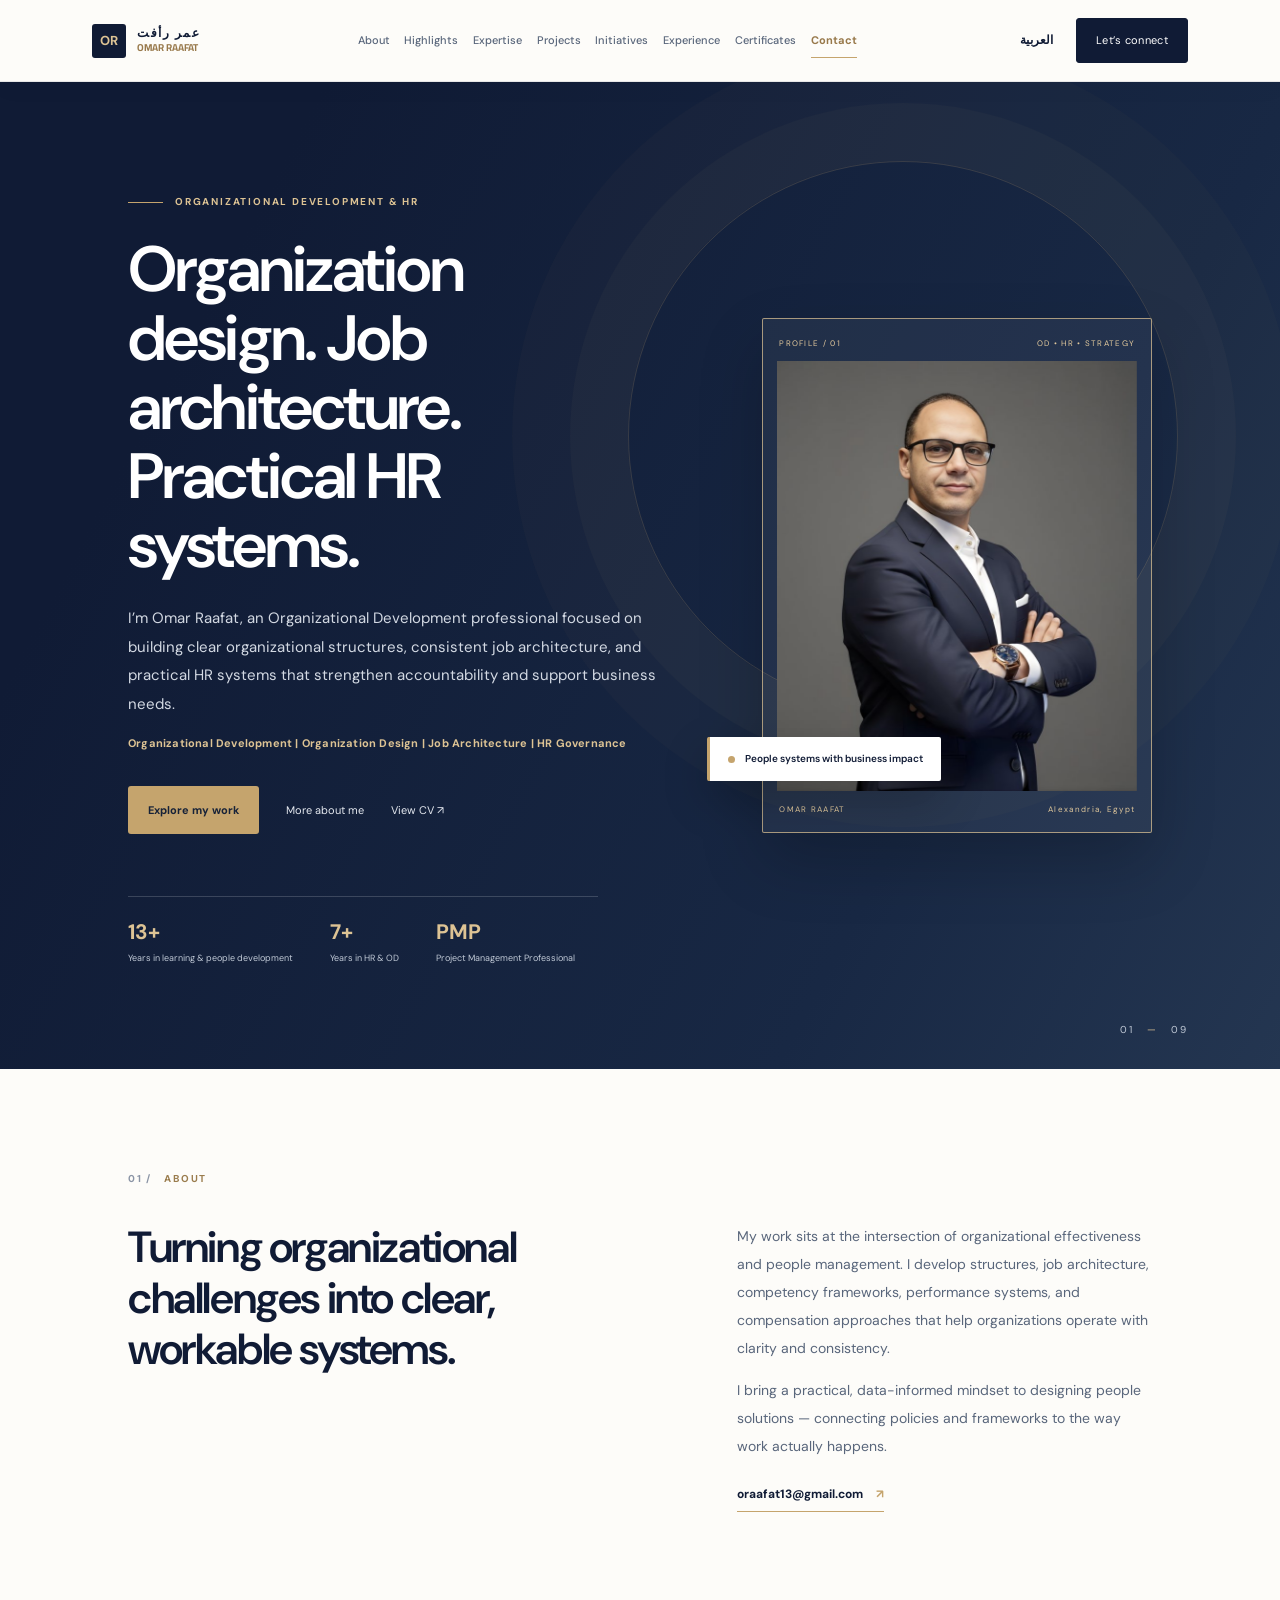
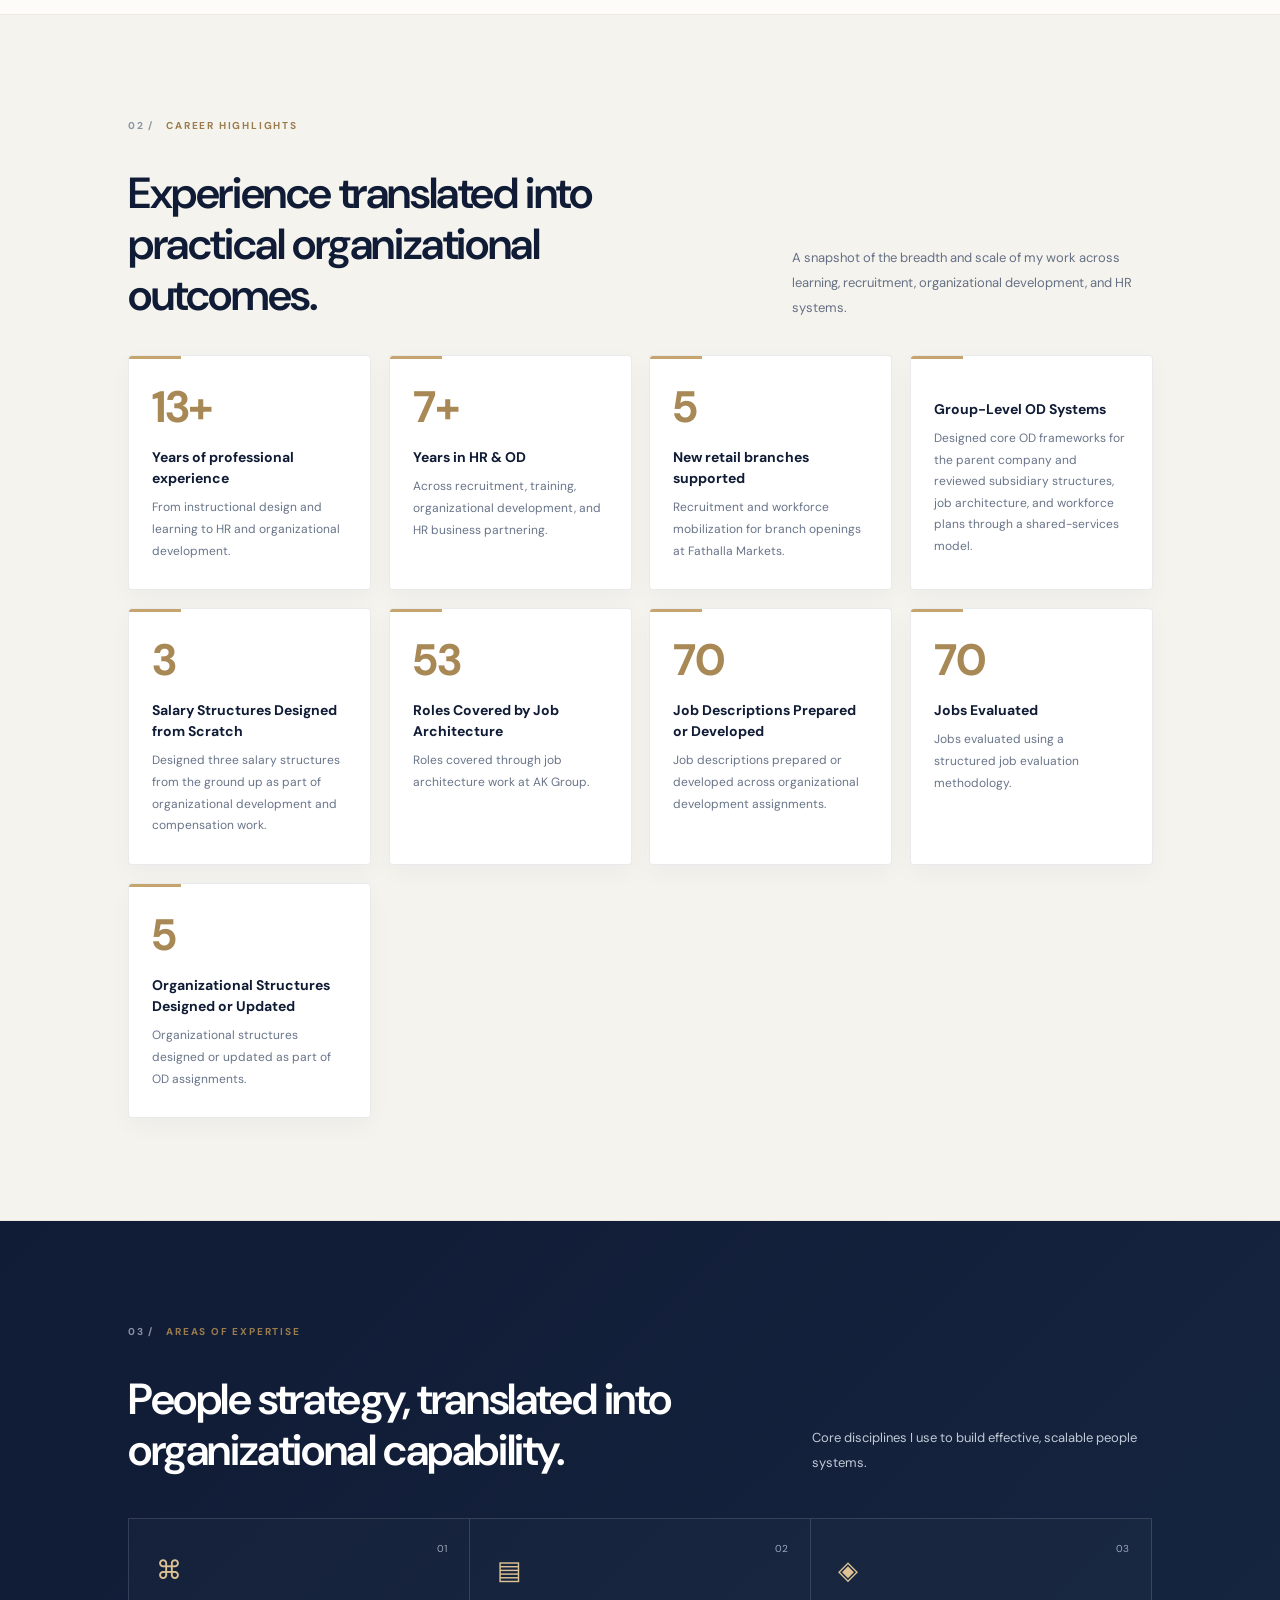
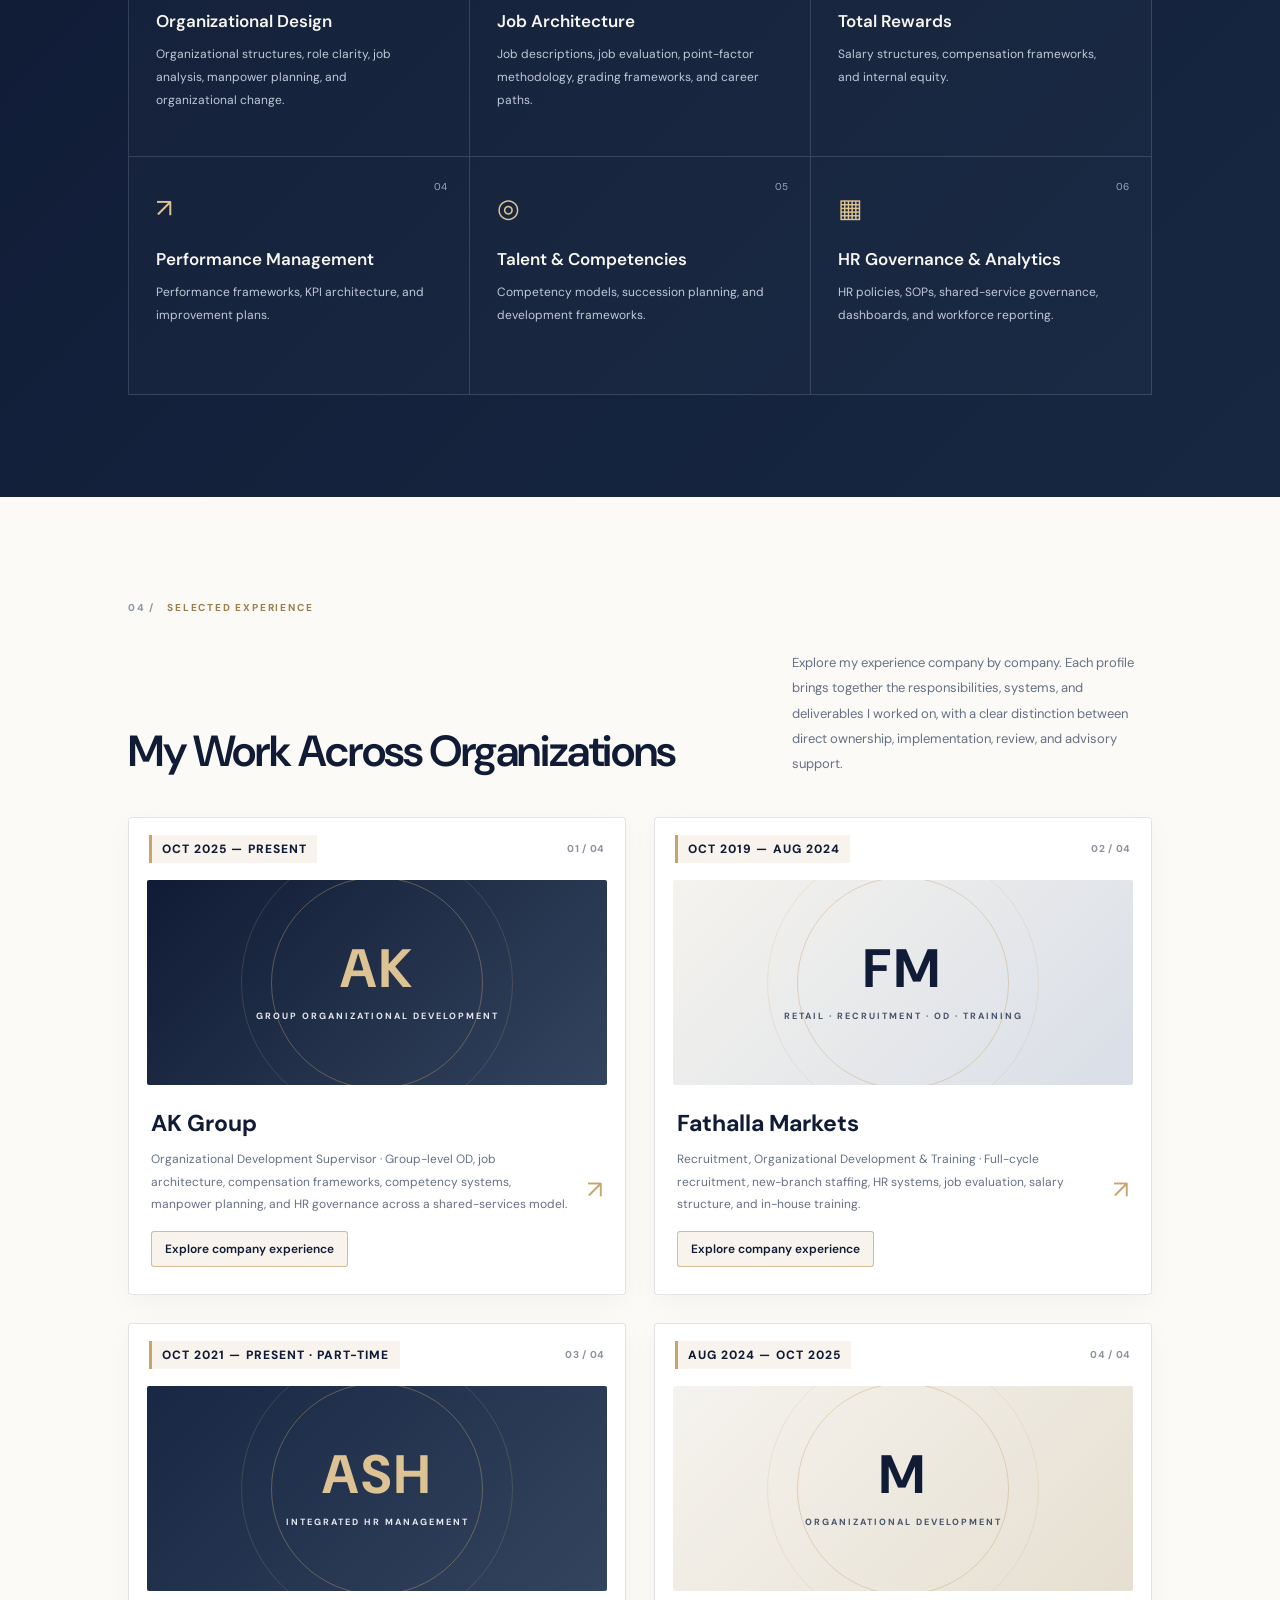
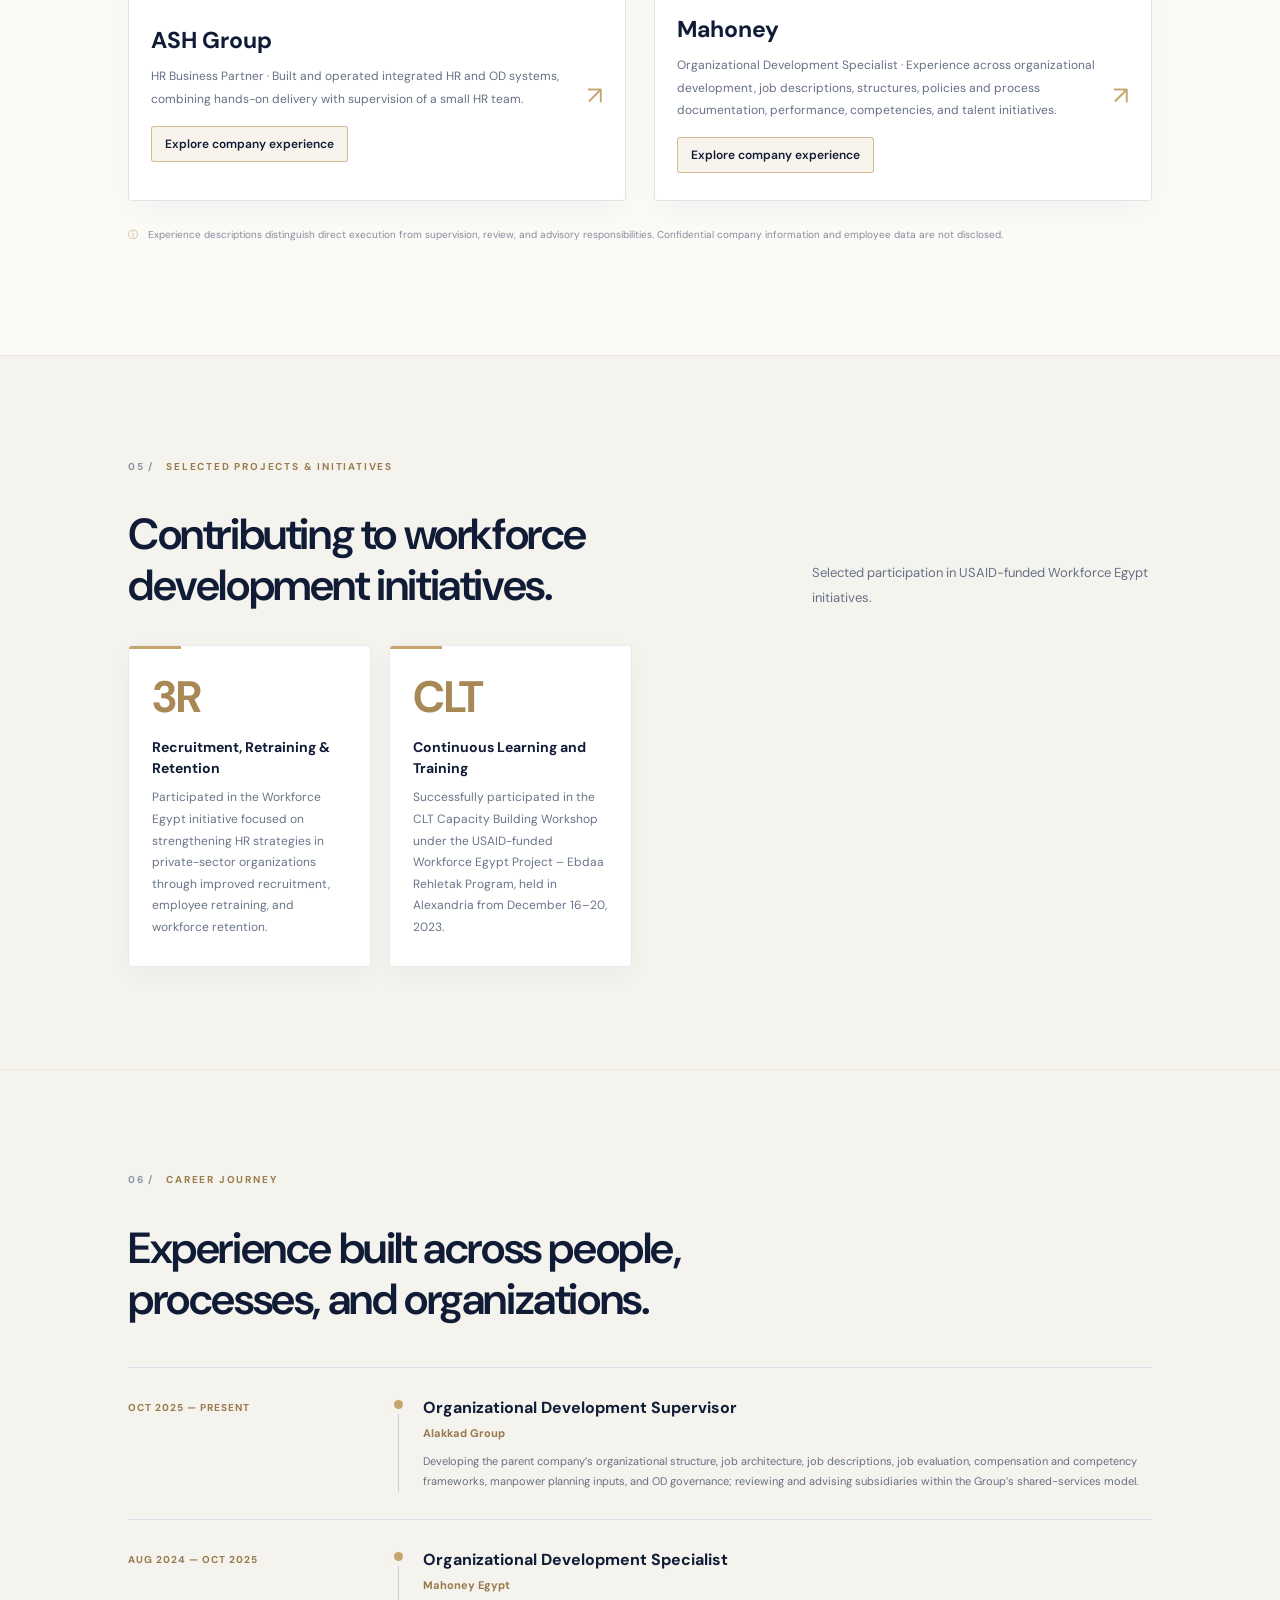
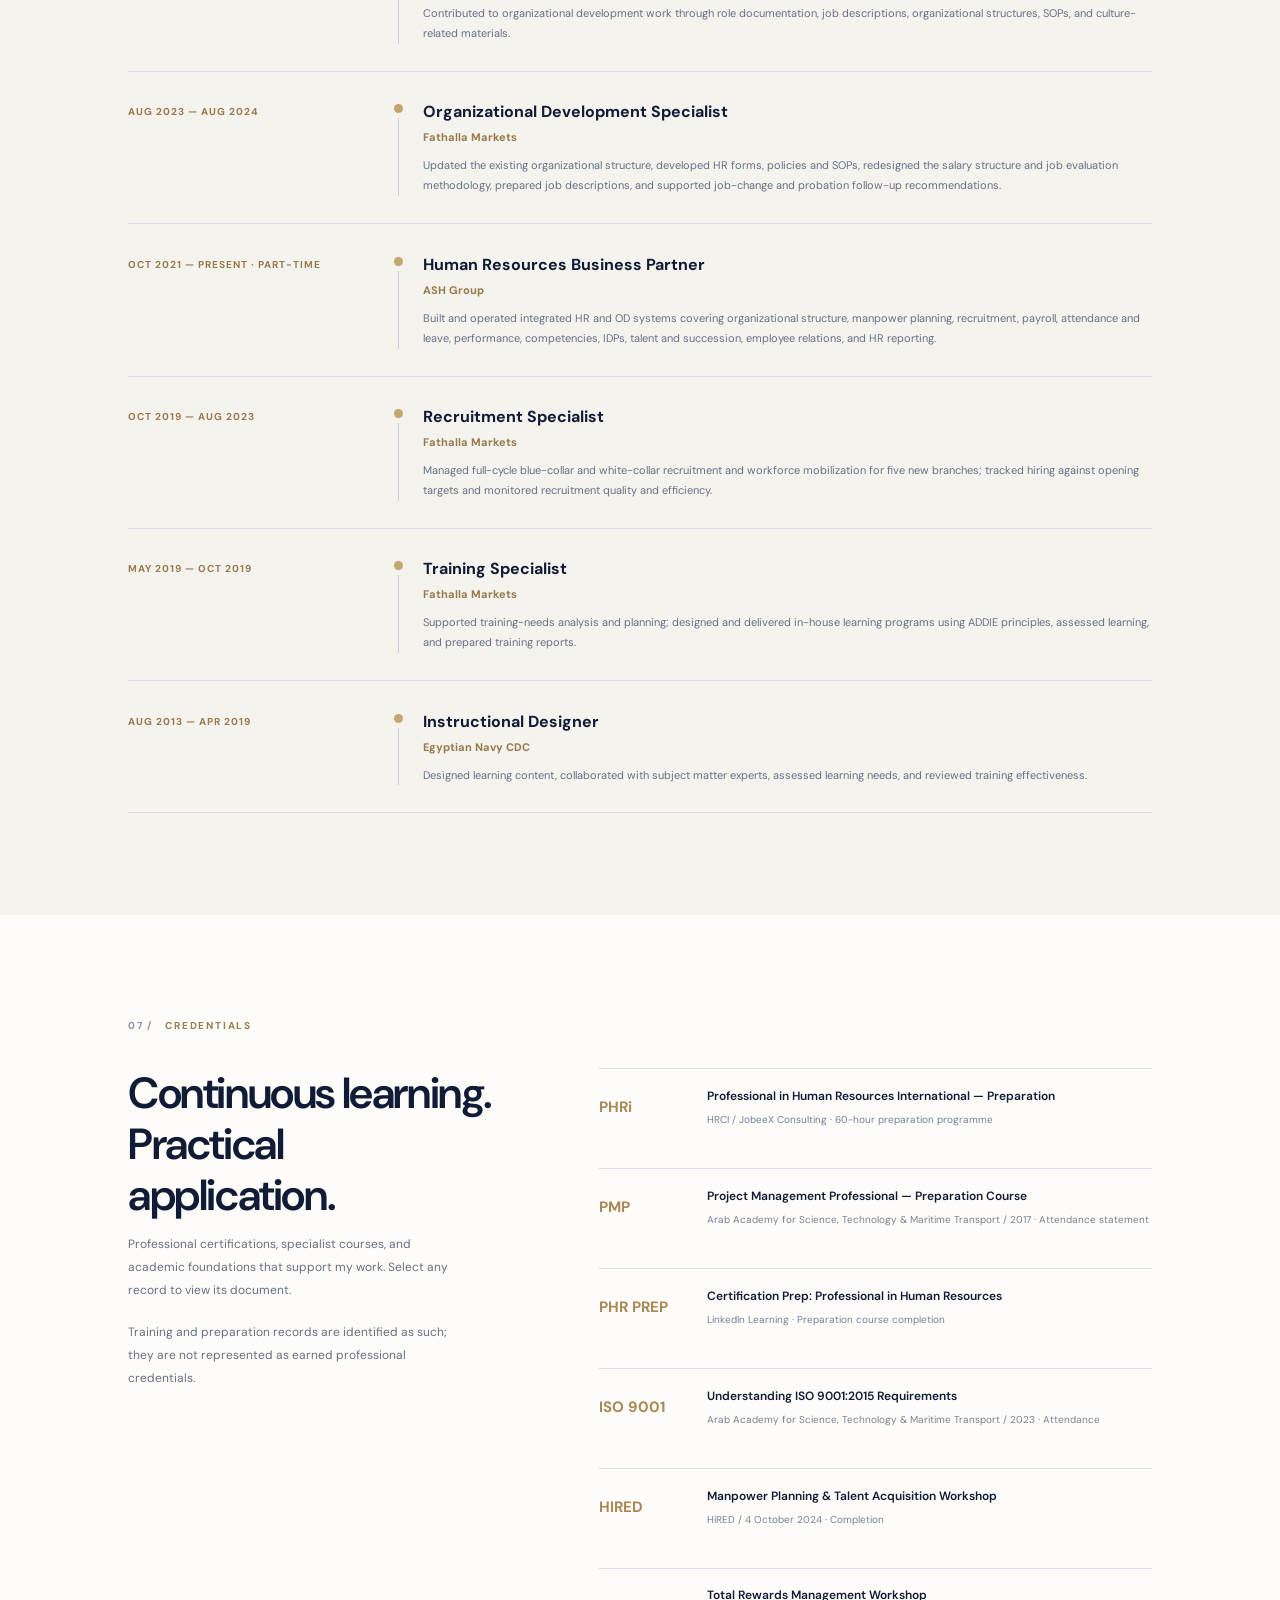
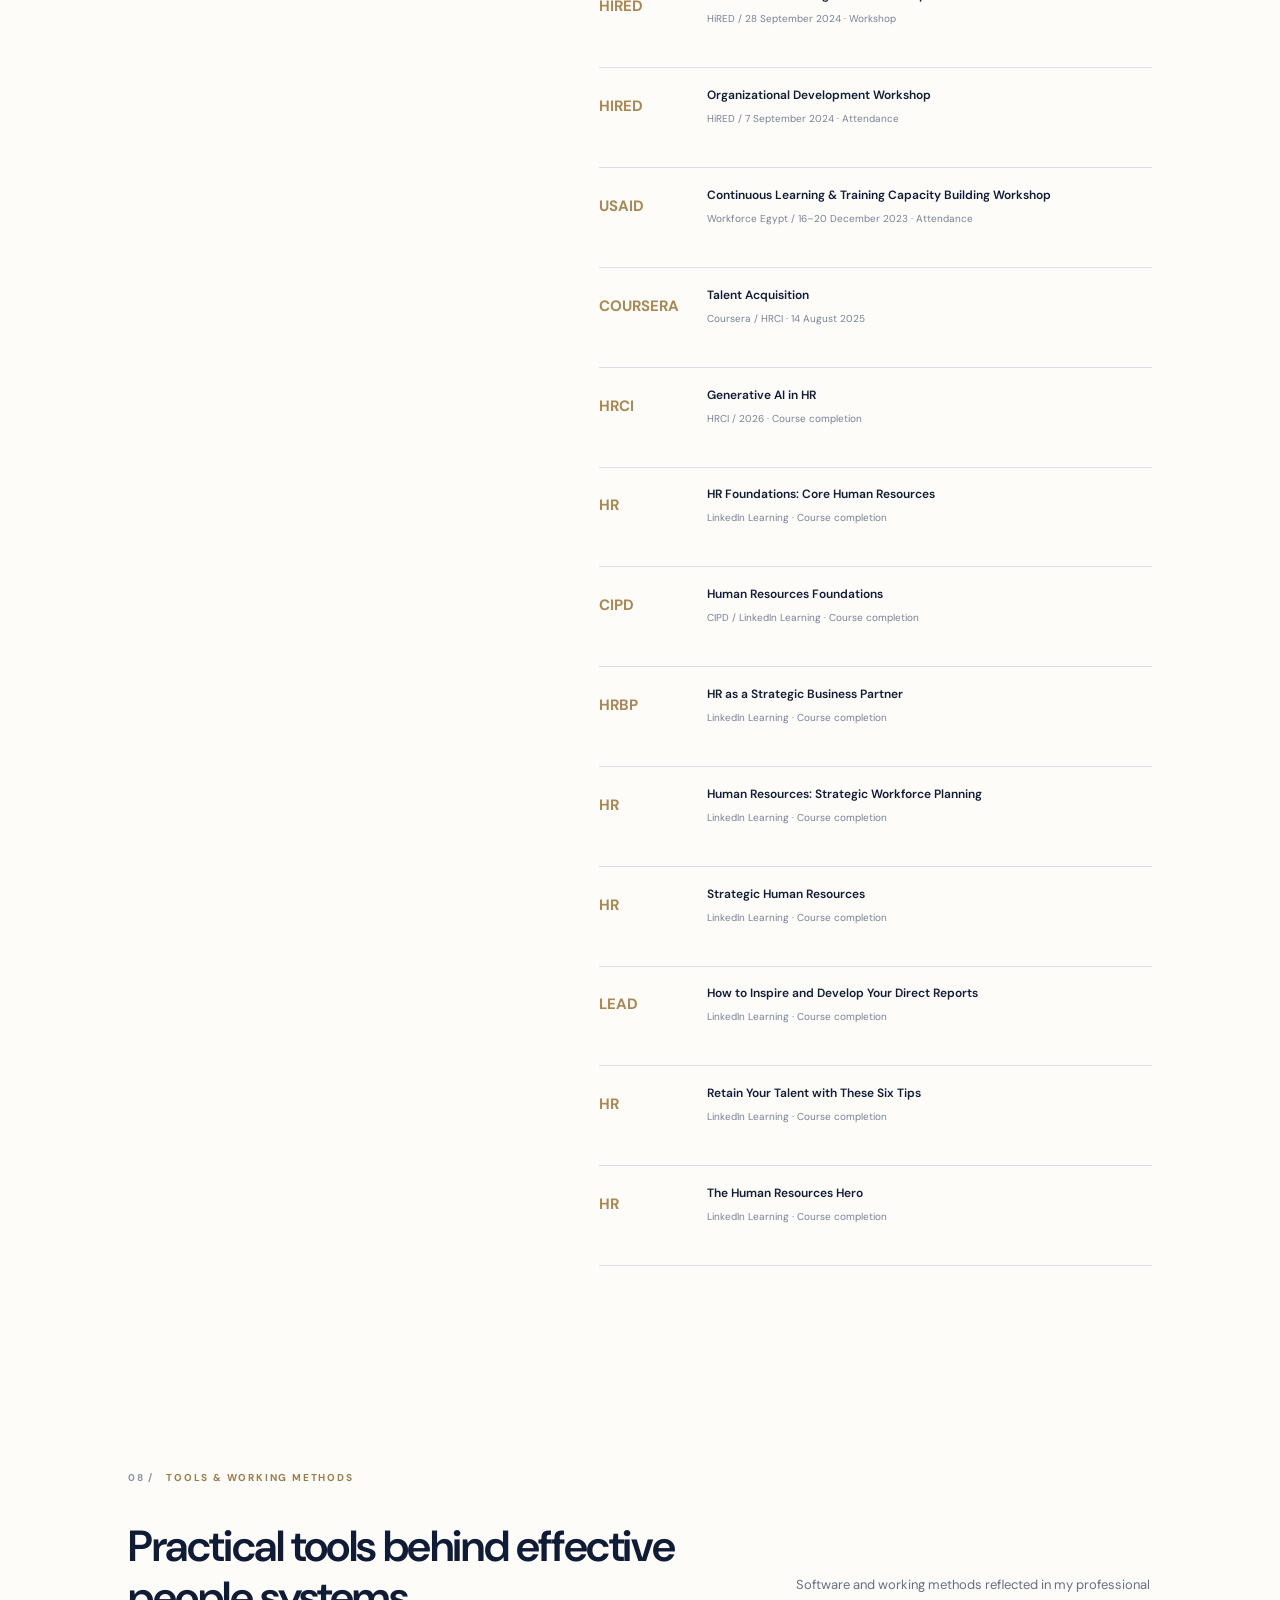
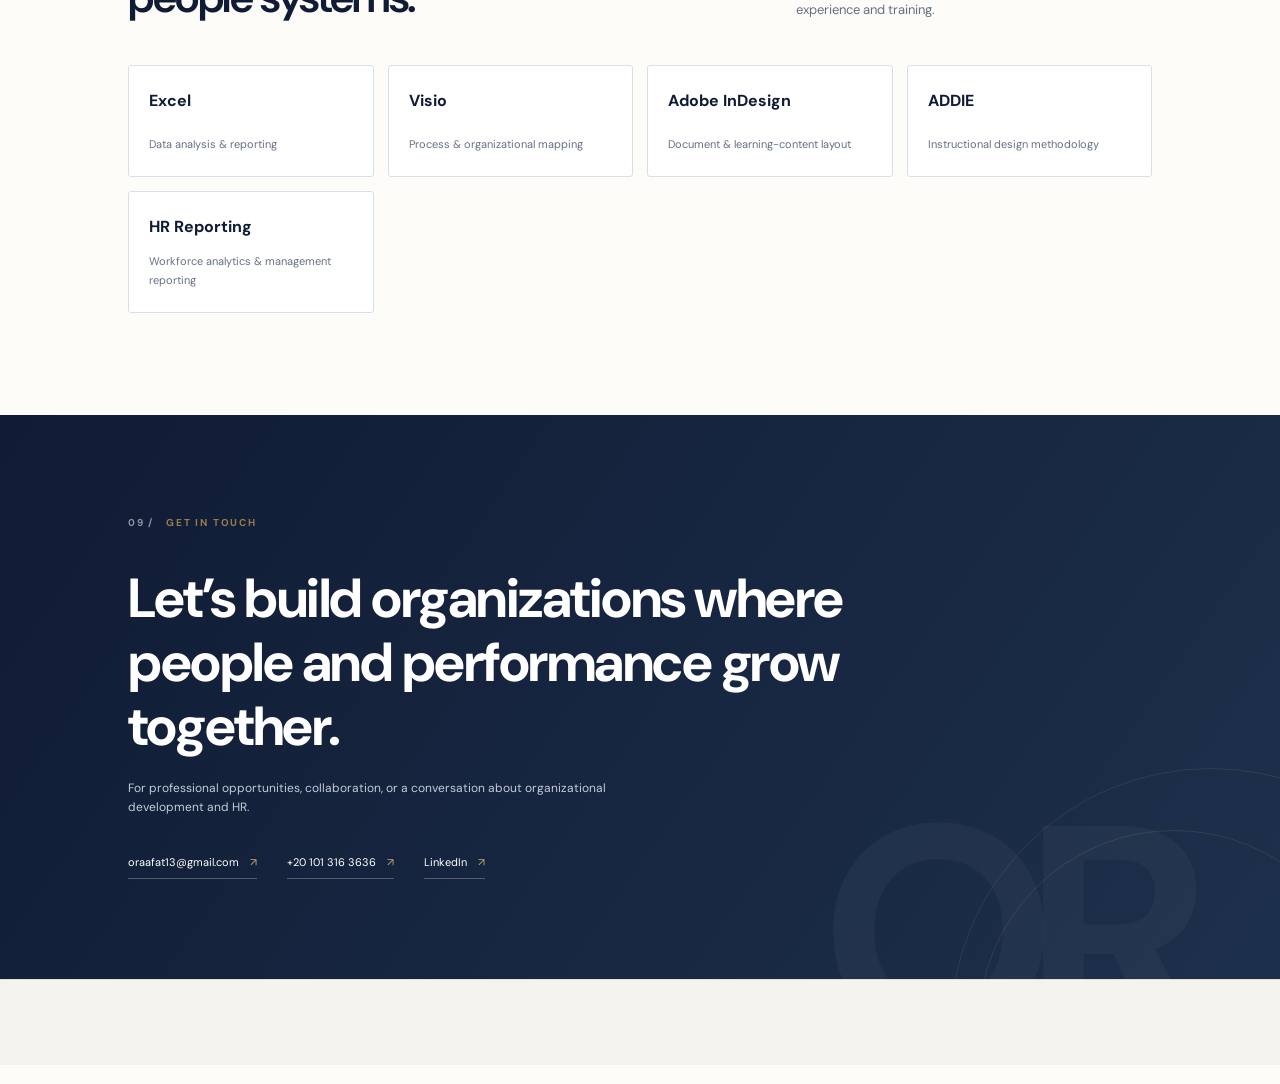
==== index.html @ c3005a19 "Remove GitHub link from contact section" ====
<!DOCTYPE html>
<html lang="en">
<head>
  <meta charset="UTF-8">
  <meta name="viewport" content="width=device-width, initial-scale=1.0">
  <meta name="description" content="Omar Raafat — Organizational Development Supervisor specializing in organization design, job architecture, compensation, workforce planning, and HR governance.">
  <meta name="theme-color" content="#101b35">
  <meta property="og:type" content="website">
  <meta property="og:title" content="Omar Raafat | Organizational Development & HR">
  <meta property="og:description" content="Organizational Development, organization design, job architecture, and practical HR systems.">
  <meta property="og:url" content="https://omar-raafat13.github.io/">
  <meta property="og:image" content="https://omar-raafat13.github.io/omar-raafat.jpg">
  <meta name="twitter:card" content="summary_large_image">
  <title>عمر رأفت | Omar Raafat — OD & HR Portfolio</title>
  <script type="application/ld+json">
  {
    "@context": "https://schema.org",
    "@type": "Person",
    "name": "Omar Raafat",
    "jobTitle": "Organizational Development Supervisor",
    "url": "https://omar-raafat13.github.io/",
    "email": "mailto:oraafat13@gmail.com",
    "sameAs": [
      "https://www.linkedin.com/in/omar-raafat-41839686/",
      "https://github.com/oraafat13-sketch"
    ],
    "address": {
      "@type": "PostalAddress",
      "addressLocality": "Alexandria",
      "addressCountry": "EG"
    }
  }
  </script>
  <link rel="preconnect" href="https://fonts.googleapis.com">
  <link rel="preconnect" href="https://fonts.gstatic.com" crossorigin>
  <link href="https://fonts.googleapis.com/css2?family=DM+Sans:wght@400;500;600;700&family=Cairo:wght@400;500;600;700;800&display=swap" rel="stylesheet">
  <link rel="stylesheet" href="styles.css?v=portfolio-v21">
</head>
<body>
  <header class="site-header">
    <a class="brand" href="#home" aria-label="عمر رأفت | Omar Raafat home"><span>OR</span><b>عمر رأفت <small>OMAR RAAFAT</small></b></a>
    <nav class="desktop-nav" aria-label="Main navigation">
      <a href="#about" data-en="About" data-ar="نبذة عني">About</a>
      <a href="#highlights" data-en="Highlights" data-ar="أبرز الإنجازات">Highlights</a>
      <a href="#expertise" data-en="Expertise" data-ar="مجالات الخبرة">Expertise</a>
      <a href="#projects" data-en="Projects" data-ar="المشروعات">Projects</a><a href="#initiatives" data-en="Initiatives" data-ar="المبادرات">Initiatives</a>
      <a href="#experience" data-en="Experience" data-ar="الخبرات">Experience</a>
      <a href="#credentials" data-en="Certificates" data-ar="الشهادات">Certificates</a>
      <a href="#contact" data-en="Contact" data-ar="تواصل">Contact</a>
    </nav>
    <details class="mobile-nav"><summary aria-label="Open navigation"><span></span><span></span><span></span></summary><nav aria-label="Mobile navigation">
      <a href="#about" data-en="About" data-ar="نبذة عني">About</a><a href="#highlights" data-en="Highlights" data-ar="أبرز الإنجازات">Highlights</a><a href="#expertise" data-en="Expertise" data-ar="مجالات الخبرة">Expertise</a><a href="#projects" data-en="Projects" data-ar="المشروعات">Projects</a><a href="#initiatives" data-en="Initiatives" data-ar="المبادرات">Initiatives</a><a href="#experience" data-en="Experience" data-ar="الخبرات">Experience</a><a href="#credentials" data-en="Certificates" data-ar="الشهادات">Certificates</a><a href="#contact" data-en="Contact" data-ar="تواصل">Contact</a>
    </nav></details>
    <div class="header-actions">
      <button class="lang-toggle" id="langToggle" type="button" aria-label="Switch language">العربية</button>
      <a class="header-cta" href="#contact" data-en="Let’s connect" data-ar="لنتواصل">Let’s connect</a>
    </div>
  </header>

  <main>
    <section class="hero" id="home">
      <div class="hero-glow"></div>
      <div class="hero-copy">
        <p class="eyebrow"><span class="eyebrow-line"></span><span data-en="ORGANIZATIONAL DEVELOPMENT & HR" data-ar="التطوير المؤسسي والموارد البشرية">ORGANIZATIONAL DEVELOPMENT & HR</span></p>
        <h1 data-en="Organization design. Job architecture. Practical HR systems." data-ar="تصميم تنظيمي أوضح، وهندسة وظائف أدق، وأنظمة موارد بشرية عملية.">Building better organizations. Enabling people to perform.</h1>
        <p class="hero-lead" data-en="I’m Omar Raafat, an Organizational Development professional focused on building clear organizational structures, consistent job architecture, and practical HR systems that strengthen accountability and support business needs." data-ar="أنا عمر رأفت، متخصص في التطوير المؤسسي، أركز على بناء هياكل تنظيمية واضحة، وهندسة وظائف متسقة، وأنظمة موارد بشرية عملية تدعم احتياجات العمل وتعزز وضوح المسؤوليات.">I’m Omar Raafat, an Organizational Development professional focused on organizational design, people systems, and practical HR solutions that support business growth.</p><p class="hero-specialties" data-en="Organizational Development | Organization Design | Job Architecture | HR Governance" data-ar="التطوير المؤسسي | التصميم التنظيمي | هندسة الوظائف | حوكمة الموارد البشرية">Organizational Development | Organization Design | Job Architecture | HR Governance</p>
        <div class="hero-actions">
          <a class="button button-gold" href="#projects" data-en="Explore my work" data-ar="استكشف أعمالي">Explore my work <span>↗</span></a>
          <a class="text-link" href="#about" data-en="More about me" data-ar="المزيد عني">More about me <span>→</span></a>
          <a class="text-link cv-link" href="cv.html" target="_blank" rel="noopener" data-en="View CV ↗" data-ar="عرض السيرة الذاتية ↗">View CV ↗</a>
        </div>
        <div class="hero-proof">
          <div><strong>13+</strong><span data-en="Years in learning & people development" data-ar="سنوات في التعلم وتطوير الأفراد">Years in learning & people development</span></div>
          <div><strong>7+</strong><span data-en="Years in HR & OD" data-ar="سنوات في الموارد البشرية والتطوير المؤسسي">Years in HR & OD</span></div>
          <div><strong>PMP</strong><span data-en="Project Management Professional" data-ar="محترف إدارة المشروعات">Project Management Professional</span></div>
        </div>
      </div>
      <div class="hero-visual">
        <div class="portrait-frame">
          <div class="portrait-topline"><span>PROFILE / 01</span><span>OD • HR • STRATEGY</span></div>
          <img src="omar-raafat.jpg" alt="Omar Raafat, Organizational Development professional">
          <div class="portrait-caption"><span>OMAR RAAFAT</span><span>Alexandria, Egypt</span></div>
        </div>
        <div class="floating-note"><span class="note-dot"></span><span data-en="People systems with business impact" data-ar="أنظمة موارد بشرية تحقق أثرًا في الأعمال">People systems with business impact</span></div>
      </div>
      <div class="hero-index">01 <span>—</span> 09</div>
    </section>

    <section class="intro section" id="about">
      <div class="section-kicker"><span>01 /</span><span data-en="ABOUT" data-ar="نبذة عني">ABOUT</span></div>
      <div class="intro-content">
        <h2 data-en="Turning organizational challenges into clear, workable systems." data-ar="تحويل التحديات التنظيمية إلى أنظمة واضحة وقابلة للتطبيق.">Turning organizational challenges into clear, workable systems.</h2>
        <div class="intro-text">
          <p data-en="My work sits at the intersection of organizational effectiveness and people management. I develop structures, job architecture, competency frameworks, performance systems, and compensation approaches that help organizations operate with clarity and consistency." data-ar="يقع عملي عند تقاطع الفاعلية المؤسسية وإدارة الموارد البشرية. أعمل على تطوير الهياكل التنظيمية، وهندسة الوظائف، وأطر الجدارات، وأنظمة إدارة الأداء، ومنهجيات التعويضات بما يساعد المؤسسات على العمل بوضوح واتساق.">My work sits at the intersection of organizational effectiveness and people management. I develop structures, job architecture, competency frameworks, performance systems, and compensation approaches that help organizations operate with clarity and consistency.</p>
          <p data-en="I bring a practical, data-informed mindset to designing people solutions — connecting policies and frameworks to the way work actually happens." data-ar="أتبنى منهجًا عمليًا قائمًا على البيانات في تصميم حلول الموارد البشرية، مع ربط السياسات والأطر التنظيمية بطريقة تنفيذ العمل فعليًا.">I bring a practical, data-informed mindset to designing people solutions — connecting policies and frameworks to the way work actually happens.</p>
          <a class="inline-link" href="mailto:oraafat13@gmail.com">oraafat13@gmail.com <span>↗</span></a>
        </div>
      </div>
    </section>

    <section class="highlights section" id="highlights">
      <div class="section-kicker"><span>02 /</span><span data-en="CAREER HIGHLIGHTS" data-ar="أبرز المحطات المهنية">CAREER HIGHLIGHTS</span></div>
      <div class="section-heading">
        <h2 data-en="Experience translated into practical organizational outcomes." data-ar="خبرة تتحول إلى نتائج تنظيمية قابلة للتطبيق.">Experience translated into practical organizational outcomes.</h2>
        <p data-en="A snapshot of the breadth and scale of my work across learning, recruitment, organizational development, and HR systems." data-ar="لمحة عن نطاق وحجم عملي عبر التعلم والتوظيف والتطوير المؤسسي وأنظمة الموارد البشرية.">A snapshot of the breadth and scale of my work across learning, recruitment, organizational development, and HR systems.</p>
      </div>
      <div class="highlights-grid">
        <article class="highlight-card"><strong>13+</strong><h3 data-en="Years of professional experience" data-ar="سنوات من الخبرة المهنية">Years of professional experience</h3><p data-en="From instructional design and learning to HR and organizational development." data-ar="من التصميم التعليمي والتعلم إلى الموارد البشرية والتطوير المؤسسي.">From instructional design and learning to HR and organizational development.</p></article>
        <article class="highlight-card"><strong>7+</strong><h3 data-en="Years in HR & OD" data-ar="سنوات في الموارد البشرية والتطوير المؤسسي">Years in HR & OD</h3><p data-en="Across recruitment, training, organizational development, and HR business partnering." data-ar="في التوظيف والتدريب والتطوير المؤسسي وشراكة أعمال الموارد البشرية.">Across recruitment, training, organizational development, and HR business partnering.</p></article>
        <article class="highlight-card"><strong>5</strong><h3 data-en="New retail branches supported" data-ar="فروع جديدة تم دعم افتتاحها">New retail branches supported</h3><p data-en="Recruitment and workforce mobilization for branch openings at Fathalla Markets." data-ar="التوظيف وتجهيز القوى العاملة لافتتاح فروع جديدة في فتح الله ماركتس.">Recruitment and workforce mobilization for branch openings at Fathalla Markets.</p></article>
        <article class="highlight-card"><h3 data-en="Group-Level OD Systems" data-ar="أنظمة التطوير المؤسسي على مستوى المجموعة">Group-Level OD Systems</h3><p data-en="Designed core OD frameworks for the parent company and reviewed subsidiary structures, job architecture, and workforce plans through a shared-services model." data-ar="تصميم أطر التطوير المؤسسي الأساسية للشركة الأم، ومراجعة هياكل الشركات التابعة وهندسة الوظائف وخطط القوى العاملة ضمن نموذج الخدمات المشتركة.">Designed core OD frameworks for the parent company and reviewed subsidiary structures, job architecture, and workforce plans through a shared-services model.</p></article>
        <article class="highlight-card"><strong>3</strong><h3 data-en="Salary Structures Designed from Scratch" data-ar="هياكل أجور تم تصميمها من الصفر">Salary Structures Designed from Scratch</h3><p data-en="Designed three salary structures from the ground up as part of organizational development and compensation work." data-ar="تصميم ثلاثة هياكل أجور من الصفر ضمن أعمال التطوير المؤسسي والتعويضات.">Designed three salary structures from the ground up as part of organizational development and compensation work.</p></article>
        <article class="highlight-card"><strong>53</strong><h3 data-en="Roles Covered by Job Architecture" data-ar="وظيفة ضمن هندسة الوظائف">Roles Covered by Job Architecture</h3><p data-en="Roles covered through job architecture work at AK Group." data-ar="وظيفة تم العمل عليها ضمن مشروع هندسة الوظائف في مجموعة العقاد.">Roles covered through job architecture work at AK Group.</p></article>
        <article class="highlight-card"><strong>70</strong><h3 data-en="Job Descriptions Prepared or Developed" data-ar="وصفًا وظيفيًا تم إعدادها أو تطويرها">Job Descriptions Prepared or Developed</h3><p data-en="Job descriptions prepared or developed across organizational development assignments." data-ar="وصف وظيفي تم إعدادها أو تطويرها ضمن أعمال التطوير المؤسسي.">Job descriptions prepared or developed across organizational development assignments.</p></article>
        <article class="highlight-card"><strong>70</strong><h3 data-en="Jobs Evaluated" data-ar="وظيفة تم تقييمها">Jobs Evaluated</h3><p data-en="Jobs evaluated using a structured job evaluation methodology." data-ar="وظيفة تم تقييمها باستخدام منهجية منظمة لتقييم الوظائف.">Jobs evaluated using a structured job evaluation methodology.</p></article>
        <article class="highlight-card"><strong>5</strong><h3 data-en="Organizational Structures Designed or Updated" data-ar="هياكل تنظيمية تم تصميمها أو تحديثها">Organizational Structures Designed or Updated</h3><p data-en="Organizational structures designed or updated as part of OD assignments." data-ar="هياكل تنظيمية تم تصميمها أو تحديثها ضمن مهام التطوير المؤسسي.">Organizational structures designed or updated as part of OD assignments.</p></article>
      </div>
    </section>

    <section class="expertise section dark-section" id="expertise">
      <div class="section-kicker light"><span>03 /</span><span data-en="AREAS OF EXPERTISE" data-ar="مجالات الخبرة">AREAS OF EXPERTISE</span></div>
      <div class="section-heading">
        <h2 data-en="People strategy, translated into organizational capability." data-ar="استراتيجية الموارد البشرية تتحول إلى قدرات مؤسسية.">People strategy, translated into organizational capability.</h2>
        <p data-en="Core disciplines I use to build effective, scalable people systems." data-ar="المجالات الأساسية التي أعمل من خلالها على بناء أنظمة موارد بشرية فعالة وقابلة للتوسع.">Core disciplines I use to build effective, scalable people systems.</p>
      </div>
      <div class="expertise-grid">
        <article class="expertise-card"><span>01</span><div class="card-icon">⌘</div><h3 data-en="Organizational Design" data-ar="التصميم التنظيمي">Organizational Design</h3><p data-en="Organizational structures, role clarity, job analysis, manpower planning, and organizational change." data-ar="الهياكل التنظيمية ووضوح الأدوار وتحليل الوظائف وتخطيط القوى العاملة والتغيير التنظيمي.">Organizational structures, role clarity, job analysis, and workforce planning.</p></article>
        <article class="expertise-card"><span>02</span><div class="card-icon">▤</div><h3 data-en="Job Architecture" data-ar="هندسة الوظائف">Job Architecture</h3><p data-en="Job descriptions, job evaluation, point-factor methodology, grading frameworks, and career paths." data-ar="الأوصاف الوظيفية وتقييم الوظائف ومنهجية العوامل والنقاط وأطر الدرجات والمسارات المهنية.">Job descriptions, job evaluation, grading frameworks, and career paths.</p></article>
        <article class="expertise-card"><span>03</span><div class="card-icon">◈</div><h3 data-en="Total Rewards" data-ar="إجمالي المكافآت">Total Rewards</h3><p data-en="Salary structures, compensation frameworks, and internal equity." data-ar="هياكل الرواتب، وأطر التعويضات، وتحقيق العدالة الداخلية.">Salary structures, compensation frameworks, and internal equity.</p></article>
        <article class="expertise-card"><span>04</span><div class="card-icon">↗</div><h3 data-en="Performance Management" data-ar="إدارة الأداء">Performance Management</h3><p data-en="Performance frameworks, KPI architecture, and improvement plans." data-ar="أطر إدارة الأداء، وهندسة مؤشرات الأداء، وخطط التحسين.">Performance frameworks, KPI architecture, and improvement plans.</p></article>
        <article class="expertise-card"><span>05</span><div class="card-icon">◎</div><h3 data-en="Talent & Competencies" data-ar="المواهب والجدارات">Talent & Competencies</h3><p data-en="Competency models, succession planning, and development frameworks." data-ar="نماذج الجدارات، وتخطيط التعاقب الوظيفي، وأطر التطوير.">Competency models, succession planning, and development frameworks.</p></article>
        <article class="expertise-card"><span>06</span><div class="card-icon">▦</div><h3 data-en="HR Governance & Analytics" data-ar="حوكمة الموارد البشرية وتحليل البيانات">HR Governance & Analytics</h3><p data-en="HR policies, SOPs, shared-service governance, dashboards, and workforce reporting." data-ar="سياسات الموارد البشرية وإجراءات التشغيل وحوكمة الخدمات المشتركة ولوحات المعلومات وتقارير القوى العاملة.">Policies, SOPs, dashboards, and workforce reporting.</p></article>
      </div>
    </section>

    <section class="projects section" id="projects">
      <div class="section-kicker"><span>04 /</span><span data-en="SELECTED EXPERIENCE" data-ar="الخبرات العملية">SELECTED EXPERIENCE</span></div>
      <div class="section-heading project-heading">
        <h2 data-en="My Work Across Organizations" data-ar="خبراتي ومساهماتي داخل الشركات">My Work Across Organizations</h2>
        <p data-en="Explore my experience company by company. Each profile brings together the responsibilities, systems, and deliverables I worked on, with a clear distinction between direct ownership, implementation, review, and advisory support." data-ar="استكشف خبراتي حسب كل شركة. يجمع كل ملف المسؤوليات والأنظمة والمخرجات التي عملت عليها، مع توضيح الفرق بين التنفيذ المباشر والملكية والمراجعة والدعم الاستشاري.">Explore my experience company by company. Each profile brings together the responsibilities, systems, and deliverables I worked on, with a clear distinction between direct ownership, implementation, review, and advisory support.</p>
      </div>
      <div class="project-grid company-grid">
        <article class="project-card company-card" data-company="0" tabindex="0" role="button" aria-haspopup="dialog">
          <div class="project-meta"><span>OCT 2025 — PRESENT</span><span>01 / 04</span></div>
          <div class="company-visual company-ak"><span class="company-monogram">AK</span><span class="company-sector">GROUP ORGANIZATIONAL DEVELOPMENT</span></div>
          <div class="project-info"><div><h3 data-en="AK Group" data-ar="مجموعة العقاد">AK Group</h3><p data-en="Organizational Development Supervisor · Group-level OD, job architecture, compensation frameworks, competency systems, manpower planning, and HR governance across a shared-services model." data-ar="مشرف التطوير المؤسسي · تطوير مؤسسي على مستوى المجموعة، وهندسة الوظائف، وأطر التعويضات، وأنظمة الجدارات، وتخطيط القوى العاملة، وحوكمة الموارد البشرية في نموذج الخدمات المشتركة.">Organizational Development Supervisor · Group-level OD, job architecture, compensation frameworks, competency systems, manpower planning, and HR governance across a shared-services model.</p><span class="project-open" data-en="Explore company experience" data-ar="استكشف الخبرة داخل الشركة">Explore company experience</span></div><span class="project-arrow">↗</span></div>
        </article>
        <article class="project-card company-card" data-company="1" tabindex="0" role="button" aria-haspopup="dialog">
          <div class="project-meta"><span>OCT 2019 — AUG 2024</span><span>02 / 04</span></div>
          <div class="company-visual company-fathalla"><span class="company-monogram">FM</span><span class="company-sector">RETAIL · RECRUITMENT · OD · TRAINING</span></div>
          <div class="project-info"><div><h3 data-en="Fathalla Markets" data-ar="فتح الله ماركتس">Fathalla Markets</h3><p data-en="Recruitment, Organizational Development & Training · Full-cycle recruitment, new-branch staffing, HR systems, job evaluation, salary structure, and in-house training." data-ar="التوظيف والتطوير المؤسسي والتدريب · دورة التوظيف الكاملة وتجهيز الفروع الجديدة وأنظمة الموارد البشرية وتقييم الوظائف وهيكل الرواتب والتدريب الداخلي.">Recruitment, Organizational Development & Training · Full-cycle recruitment, new-branch staffing, HR systems, job evaluation, salary structure, and in-house training.</p><span class="project-open" data-en="Explore company experience" data-ar="استكشف الخبرة داخل الشركة">Explore company experience</span></div><span class="project-arrow">↗</span></div>
        </article>
        <article class="project-card company-card" data-company="2" tabindex="0" role="button" aria-haspopup="dialog">
          <div class="project-meta"><span>OCT 2021 — PRESENT · PART-TIME</span><span>03 / 04</span></div>
          <div class="company-visual company-ash"><span class="company-monogram">ASH</span><span class="company-sector">INTEGRATED HR MANAGEMENT</span></div>
          <div class="project-info"><div><h3 data-en="ASH Group" data-ar="مجموعة ASH">ASH Group</h3><p data-en="HR Business Partner · Built and operated integrated HR and OD systems, combining hands-on delivery with supervision of a small HR team." data-ar="شريك أعمال الموارد البشرية · تصميم وتشغيل أنظمة متكاملة للموارد البشرية والتطوير المؤسسي، مع التنفيذ المباشر والإشراف على فريق موارد بشرية صغير.">HR Business Partner · Built and operated integrated HR and OD systems, combining hands-on delivery with supervision of a small HR team.</p><span class="project-open" data-en="Explore company experience" data-ar="استكشف الخبرة داخل الشركة">Explore company experience</span></div><span class="project-arrow">↗</span></div>
        </article>
        <article class="project-card company-card" data-company="3" tabindex="0" role="button" aria-haspopup="dialog">
          <div class="project-meta"><span>AUG 2024 — OCT 2025</span><span>04 / 04</span></div>
          <div class="company-visual company-mahoney"><span class="company-monogram">M</span><span class="company-sector">ORGANIZATIONAL DEVELOPMENT</span></div>
          <div class="project-info"><div><h3 data-en="Mahoney" data-ar="ماهوني">Mahoney</h3><p data-en="Organizational Development Specialist · Experience across organizational development, job descriptions, structures, policies and process documentation, performance, competencies, and talent initiatives." data-ar="أخصائي التطوير المؤسسي · خبرة في مجالات التطوير المؤسسي والأوصاف والهياكل التنظيمية والسياسات وتوثيق العمليات والأداء والجدارات ومبادرات إدارة المواهب.">Organizational Development Specialist · Experience across organizational development, job descriptions, structures, policies and process documentation, performance, competencies, and talent initiatives.</p><span class="project-open" data-en="Explore company experience" data-ar="استكشف الخبرة داخل الشركة">Explore company experience</span></div><span class="project-arrow">↗</span></div>
        </article>
      </div>
      <div class="project-modal" id="projectModal" aria-hidden="true">
        <div class="project-modal-backdrop" data-modal-close></div>
        <section class="project-modal-panel" role="dialog" aria-modal="true" aria-labelledby="projectModalTitle">
          <button class="project-modal-close" type="button" aria-label="Close details" data-modal-close>×</button>
          <p class="project-modal-kicker" id="projectModalKicker"></p>
          <h3 id="projectModalTitle"></h3>
          <div id="projectModalBody" class="project-modal-body"></div>
        </section>
      </div>
      <p class="confidential-note"><span>ⓘ</span><span data-en="Experience descriptions distinguish direct execution from supervision, review, and advisory responsibilities. Confidential company information and employee data are not disclosed." data-ar="توضح أوصاف الخبرات الفرق بين التنفيذ المباشر والإشراف والمراجعة والدور الاستشاري، دون الإفصاح عن معلومات الشركات السرية أو بيانات الموظفين.">Experience descriptions distinguish direct execution from supervision, review, and advisory responsibilities. Confidential company information and employee data are not disclosed.</span></p>
    </section>

    
    <section class="highlights section" id="initiatives">
      <div class="section-kicker"><span>05 /</span><span data-en="SELECTED PROJECTS & INITIATIVES" data-ar="مشروعات ومبادرات مختارة">SELECTED PROJECTS & INITIATIVES</span></div>
      <div class="section-heading">
        <h2 data-en="Contributing to workforce development initiatives." data-ar="المساهمة في مبادرات تطوير القوى العاملة.">Contributing to workforce development initiatives.</h2>
        <p data-en="Selected participation in USAID-funded Workforce Egypt initiatives." data-ar="مشاركة مختارة في مبادرات مشروع قوى عاملة مصر الممول من الوكالة الأمريكية للتنمية الدولية.">Selected participation in USAID-funded Workforce Egypt initiatives.</p>
      </div>
      <div class="highlights-grid">
        <article class="highlight-card">
          <strong>3R</strong>
          <h3 data-en="Recruitment, Retraining & Retention" data-ar="التوظيف وإعادة التدريب واستبقاء العمالة">Recruitment, Retraining & Retention</h3>
          <p data-en="Participated in the Workforce Egypt initiative focused on strengthening HR strategies in private-sector organizations through improved recruitment, employee retraining, and workforce retention." data-ar="المشاركة في مبادرة قوى عاملة مصر التي تستهدف تعزيز استراتيجيات الموارد البشرية في مؤسسات القطاع الخاص من خلال تحسين التوظيف وإعادة تدريب العاملين واستبقاء القوى العاملة.">Participated in the Workforce Egypt initiative focused on strengthening HR strategies in private-sector organizations through improved recruitment, employee retraining, and workforce retention.</p>
        </article>
        <article class="highlight-card">
          <strong>CLT</strong>
          <h3 data-en="Continuous Learning and Training" data-ar="التعلم والتدريب المستمر">Continuous Learning and Training</h3>
          <p data-en="Successfully participated in the CLT Capacity Building Workshop under the USAID-funded Workforce Egypt Project – Ebdaa Rehletak Program, held in Alexandria from December 16–20, 2023." data-ar="المشاركة بنجاح في ورشة بناء القدرات الخاصة ببرنامج التعلم والتدريب المستمر ضمن مشروع قوى عاملة مصر – برنامج ابدأ رحلتك، والممول من الوكالة الأمريكية للتنمية الدولية، بالإسكندرية من 16 إلى 20 ديسمبر 2023.">Successfully attended the CLT Capacity Building Workshop under the USAID-funded Workforce Egypt Project – Ebdaa Rehletak Program, held in Alexandria from December 16–20, 2023.</p>
        </article>
      </div>
    </section>

    <section class="experience section soft-section" id="experience">
      <div class="section-kicker"><span>06 /</span><span data-en="CAREER JOURNEY" data-ar="المسيرة المهنية">CAREER JOURNEY</span></div>
      <div class="section-heading"><h2 data-en="Experience built across people, processes, and organizations." data-ar="خبرة ممتدة عبر الأفراد والعمليات والمؤسسات.">Experience built across people, processes, and organizations.</h2></div>
      <div class="timeline">
        <article class="timeline-item"><div class="timeline-date">OCT 2025 — PRESENT</div><div class="timeline-body"><h3 data-en="Organizational Development Supervisor" data-ar="مشرف التطوير المؤسسي">Organizational Development Supervisor</h3><h4>Alakkad Group</h4><p data-en="Developing the parent company’s organizational structure, job architecture, job descriptions, job evaluation, compensation and competency frameworks, manpower planning inputs, and OD governance; reviewing and advising subsidiaries within the Group’s shared-services model." data-ar="تطوير الهيكل التنظيمي للشركة الأم وهندسة الوظائف والأوصاف الوظيفية وتقييم الوظائف وأطر التعويضات والجدارات ومدخلات تخطيط القوى العاملة وحوكمة التطوير المؤسسي، مع مراجعة وتوجيه الشركات التابعة ضمن نموذج الخدمات المشتركة.">Developing the parent company’s organizational structure, job architecture, job descriptions, job evaluation, compensation and competency frameworks, manpower planning inputs, and OD governance; reviewing and advising subsidiaries within the Group’s shared-services model.</p></div></article>
        <article class="timeline-item"><div class="timeline-date">AUG 2024 — OCT 2025</div><div class="timeline-body"><h3 data-en="Organizational Development Specialist" data-ar="أخصائي تطوير مؤسسي">Organizational Development Specialist</h3><h4>Mahoney Egypt</h4><p data-en="Contributed to organizational development work through role documentation, job descriptions, organizational structures, SOPs, and culture-related materials." data-ar="المساهمة في أعمال التطوير المؤسسي من خلال توثيق الأدوار والأوصاف الوظيفية والهياكل التنظيمية وإجراءات التشغيل والمواد المرتبطة بثقافة العمل.">Supported OD initiatives and HR projects, maintained job descriptions and organizational structures, developed policies and process documentation, and contributed to performance, competency, and talent initiatives.</p></div></article>
        <article class="timeline-item"><div class="timeline-date">AUG 2023 — AUG 2024</div><div class="timeline-body"><h3 data-en="Organizational Development Specialist" data-ar="أخصائي تطوير مؤسسي">Organizational Development Specialist</h3><h4>Fathalla Markets</h4><p data-en="Updated the existing organizational structure, developed HR forms, policies and SOPs, redesigned the salary structure and job evaluation methodology, prepared job descriptions, and supported job-change and probation follow-up recommendations." data-ar="تحديث الهيكل التنظيمي القائم، وتطوير نماذج الموارد البشرية والسياسات وإجراءات التشغيل، وإعادة تصميم هيكل الرواتب ومنهجية تقييم الوظائف، وإعداد الأوصاف الوظيفية، ودعم توصيات التغييرات الوظيفية ومتابعة فترة الاختبار.">Updated the existing organizational structure, developed HR forms, policies and SOPs, redesigned the salary structure and job evaluation methodology, prepared job descriptions, and supported job-change and probation follow-up recommendations.</p></div></article>
        <article class="timeline-item"><div class="timeline-date">OCT 2021 — PRESENT · PART-TIME</div><div class="timeline-body"><h3 data-en="Human Resources Business Partner" data-ar="شريك أعمال الموارد البشرية">Human Resources Business Partner</h3><h4>ASH Group</h4><p data-en="Built and operated integrated HR and OD systems covering organizational structure, manpower planning, recruitment, payroll, attendance and leave, performance, competencies, IDPs, talent and succession, employee relations, and HR reporting." data-ar="تصميم وتشغيل أنظمة متكاملة للموارد البشرية والتطوير المؤسسي تشمل الهيكل التنظيمي وتخطيط القوى العاملة والتوظيف والرواتب والحضور والإجازات والأداء والجدارات وخطط التطوير الفردية والمواهب والتعاقب الوظيفي وعلاقات الموظفين والتقارير.">Built and operated integrated HR and OD systems covering organizational structure, manpower planning, recruitment, payroll, attendance and leave, performance, competencies, IDPs, talent and succession, employee relations, and HR reporting.</p></div></article>
        <article class="timeline-item"><div class="timeline-date">OCT 2019 — AUG 2023</div><div class="timeline-body"><h3 data-en="Recruitment Specialist" data-ar="أخصائي توظيف">Recruitment Specialist</h3><h4>Fathalla Markets</h4><p data-en="Managed full-cycle blue-collar and white-collar recruitment and workforce mobilization for five new branches; tracked hiring against opening targets and monitored recruitment quality and efficiency." data-ar="إدارة دورة التوظيف الكاملة للوظائف التشغيلية والإدارية وتجهيز القوى العاملة لخمسة فروع جديدة، ومتابعة التعيينات مقابل مستهدفات الافتتاح وجودة وكفاءة التوظيف.">Managed full-cycle blue-collar and white-collar recruitment and workforce mobilization for five new branches; tracked hiring against opening targets and monitored recruitment quality and efficiency.</p></div></article>
        <article class="timeline-item"><div class="timeline-date">MAY 2019 — OCT 2019</div><div class="timeline-body"><h3 data-en="Training Specialist" data-ar="أخصائي تدريب">Training Specialist</h3><h4>Fathalla Markets</h4><p data-en="Supported training-needs analysis and planning; designed and delivered in-house learning programs using ADDIE principles, assessed learning, and prepared training reports." data-ar="دعم تحليل الاحتياجات التدريبية والتخطيط، وتصميم وتنفيذ برامج التعلم الداخلية وفق منهجية ADDIE، وتقييم التعلم وإعداد تقارير التدريب.">Supported training-needs analysis and planning; designed and delivered in-house learning programs using ADDIE principles, assessed learning, and prepared training reports.</p></div></article>
        <article class="timeline-item"><div class="timeline-date">AUG 2013 — APR 2019</div><div class="timeline-body"><h3 data-en="Instructional Designer" data-ar="مصمم تعليمي">Instructional Designer</h3><h4>Egyptian Navy CDC</h4><p data-en="Designed learning content, collaborated with subject matter experts, assessed learning needs, and reviewed training effectiveness." data-ar="تصميم المحتوى التعليمي، والتعاون مع الخبراء، وتقييم الاحتياجات التعليمية، ومراجعة فاعلية التدريب.">Designed learning content, collaborated with subject matter experts, assessed learning needs, and reviewed training effectiveness.</p></div></article>
      </div>
    </section>

    <section class="credentials section" id="credentials">
      <div class="section-kicker"><span>07 /</span><span data-en="CREDENTIALS" data-ar="المؤهلات والشهادات">CREDENTIALS</span></div>
      <div class="credentials-layout">
        <div><h2 data-en="Continuous learning. Practical application." data-ar="تعلم مستمر، وتطبيق عملي.">Continuous learning. Practical application.</h2><p data-en="Professional certifications, specialist courses, and academic foundations that support my work. Select any record to view its document." data-ar="شهادات مهنية ودورات تخصصية وأساس أكاديمي يدعم عملي. اختر أي شهادة لعرض المستند.">Professional certifications, specialist courses, and academic foundations that support my work. Select any record to view its document.</p><p class="credential-note" data-en="Training and preparation records are identified as such; they are not represented as earned professional credentials." data-ar="يتم توضيح الدورات التحضيرية وشهادات الحضور بصفتها، ولا تُعرض باعتبارها اعتمادات مهنية مكتسبة.">Training and preparation records are identified as such; they are not represented as earned professional credentials.</p></div>
        <div class="credential-list">
          <button class="credential credential-view" type="button" data-cert="PHRI.jpeg"><b>PHRi</b><span data-en="Professional in Human Resources International — Preparation" data-ar="التحضير لشهادة الموارد البشرية الدولية PHRi">Professional in Human Resources International — Preparation</span><small>HRCI / JobeeX Consulting · 60-hour preparation programme</small><em data-en="View document ↗" data-ar="عرض المستند ↗">View document ↗</em></button>
          <button class="credential credential-view" type="button" data-cert="PMP.jpeg"><b>PMP</b><span data-en="Project Management Professional — Preparation Course" data-ar="دورة تحضيرية لإدارة المشروعات PMP">Project Management Professional — Preparation Course</span><small>Arab Academy for Science, Technology & Maritime Transport / 2017 · Attendance statement</small><em data-en="View document ↗" data-ar="عرض المستند ↗">View document ↗</em></button>
          <button class="credential credential-view" type="button" data-cert="CertificateOfCompletion_Certification Prep Professional in Human Resources PHR 2018.pdf"><b>PHR PREP</b><span data-en="Certification Prep: Professional in Human Resources" data-ar="التحضير لشهادة Professional in Human Resources">Certification Prep: Professional in Human Resources</span><small>LinkedIn Learning · Preparation course completion</small><em data-en="View document ↗" data-ar="عرض المستند ↗">View document ↗</em></button>
          <button class="credential credential-view" type="button" data-cert="ISO.jpeg"><b>ISO 9001</b><span data-en="Understanding ISO 9001:2015 Requirements" data-ar="فهم متطلبات ISO 9001:2015">Understanding ISO 9001:2015 Requirements</span><small>Arab Academy for Science, Technology & Maritime Transport / 2023 · Attendance</small><em data-en="View document ↗" data-ar="عرض المستند ↗">View document ↗</em></button>
          <button class="credential credential-view" type="button" data-cert="Manpower Planning.jpeg"><b>HIRED</b><span data-en="Manpower Planning & Talent Acquisition Workshop" data-ar="ورشة تخطيط القوى العاملة واكتساب المواهب">Manpower Planning & Talent Acquisition Workshop</span><small>HiRED / 4 October 2024 · Completion</small><em data-en="View document ↗" data-ar="عرض المستند ↗">View document ↗</em></button>
          <button class="credential credential-view" type="button" data-cert="Total Rewards Management.jpeg"><b>HIRED</b><span data-en="Total Rewards Management Workshop" data-ar="ورشة إدارة إجمالي المكافآت">Total Rewards Management Workshop</span><small>HiRED / 28 September 2024 · Workshop</small><em data-en="View document ↗" data-ar="عرض المستند ↗">View document ↗</em></button>
          <button class="credential credential-view" type="button" data-cert="OD.jpeg"><b>HIRED</b><span data-en="Organizational Development Workshop" data-ar="ورشة التطوير المؤسسي">Organizational Development Workshop</span><small>HiRED / 7 September 2024 · Attendance</small><em data-en="View document ↗" data-ar="عرض المستند ↗">View document ↗</em></button>
          <button class="credential credential-view" type="button" data-cert="Workforce Egypt.jpeg"><b>USAID</b><span data-en="Continuous Learning & Training Capacity Building Workshop" data-ar="ورشة بناء القدرات في التعلم والتدريب المستمر">Continuous Learning & Training Capacity Building Workshop</span><small>Workforce Egypt / 16–20 December 2023 · Attendance</small><em data-en="View document ↗" data-ar="عرض المستند ↗">View document ↗</em></button>
          <button class="credential credential-view" type="button" data-cert="Talent Acquisitions.png"><b>COURSERA</b><span data-en="Talent Acquisition" data-ar="اكتساب المواهب">Talent Acquisition</span><small>Coursera / HRCI · 14 August 2025</small><em data-en="View document ↗" data-ar="عرض المستند ↗">View document ↗</em></button>
          <button class="credential credential-view" type="button" data-cert="CertificateOfCompletion_Generative AI in HR.pdf"><b>HRCI</b><span data-en="Generative AI in HR" data-ar="الذكاء الاصطناعي التوليدي في الموارد البشرية">Generative AI in HR</span><small>HRCI / 2026 · Course completion</small><em data-en="View document ↗" data-ar="عرض المستند ↗">View document ↗</em></button>
          <button class="credential credential-view" type="button" data-cert="CertificateOfCompletion_HR Foundations Core Human Resources.pdf"><b>HR</b><span data-en="HR Foundations: Core Human Resources" data-ar="أساسيات الموارد البشرية">HR Foundations: Core Human Resources</span><small>LinkedIn Learning · Course completion</small><em data-en="View document ↗" data-ar="عرض المستند ↗">View document ↗</em></button>
          <button class="credential credential-view" type="button" data-cert="CertificateOfCompletion_Human Resources Foundations by the Chartered Institute of Personnel and Development CIPD and LinkedIn.pdf"><b>CIPD</b><span data-en="Human Resources Foundations" data-ar="أساسيات الموارد البشرية">Human Resources Foundations</span><small>CIPD / LinkedIn Learning · Course completion</small><em data-en="View document ↗" data-ar="عرض المستند ↗">View document ↗</em></button>
          <button class="credential credential-view" type="button" data-cert="CertificateOfCompletion_HR as a Strategic Business Partner.pdf"><b>HRBP</b><span data-en="HR as a Strategic Business Partner" data-ar="الموارد البشرية كشريك أعمال استراتيجي">HR as a Strategic Business Partner</span><small>LinkedIn Learning · Course completion</small><em data-en="View document ↗" data-ar="عرض المستند ↗">View document ↗</em></button>
          <button class="credential credential-view" type="button" data-cert="CertificateOfCompletion_Human Resources Strategic Workforce Planning 2018.pdf"><b>HR</b><span data-en="Human Resources: Strategic Workforce Planning" data-ar="التخطيط الاستراتيجي للقوى العاملة">Human Resources: Strategic Workforce Planning</span><small>LinkedIn Learning · Course completion</small><em data-en="View document ↗" data-ar="عرض المستند ↗">View document ↗</em></button>
          <button class="credential credential-view" type="button" data-cert="CertificateOfCompletion_Strategic Human Resources.pdf"><b>HR</b><span data-en="Strategic Human Resources" data-ar="الموارد البشرية الاستراتيجية">Strategic Human Resources</span><small>LinkedIn Learning · Course completion</small><em data-en="View document ↗" data-ar="عرض المستند ↗">View document ↗</em></button>
          <button class="credential credential-view" type="button" data-cert="CertificateOfCompletion_How to Inspire and Develop Your Direct Reports.pdf"><b>LEAD</b><span data-en="How to Inspire and Develop Your Direct Reports" data-ar="كيفية إلهام وتطوير فريقك المباشر">How to Inspire and Develop Your Direct Reports</span><small>LinkedIn Learning · Course completion</small><em data-en="View document ↗" data-ar="عرض المستند ↗">View document ↗</em></button>
          <button class="credential credential-view" type="button" data-cert="CertificateOfCompletion_Retain Your Talent with These Six Tips.pdf"><b>HR</b><span data-en="Retain Your Talent with These Six Tips" data-ar="الاحتفاظ بالمواهب: ست نصائح">Retain Your Talent with These Six Tips</span><small>LinkedIn Learning · Course completion</small><em data-en="View document ↗" data-ar="عرض المستند ↗">View document ↗</em></button>
          <button class="credential credential-view" type="button" data-cert="CertificateOfCompletion_The Human Resources Hero.pdf"><b>HR</b><span data-en="The Human Resources Hero" data-ar="بطل الموارد البشرية">The Human Resources Hero</span><small>LinkedIn Learning · Course completion</small><em data-en="View document ↗" data-ar="عرض المستند ↗">View document ↗</em></button>
        </div>
      </div>
    </section>
    <div class="certificate-viewer" id="certificate-viewer" aria-hidden="true">
      <div class="certificate-viewer-backdrop" data-viewer-close></div>
      <div class="certificate-viewer-panel" role="dialog" aria-modal="true" aria-label="Certificate preview">
        <button class="certificate-viewer-close" type="button" data-viewer-close aria-label="Close certificate preview">×</button>
        <div class="certificate-viewer-content" id="certificate-viewer-content"></div>
      </div>
    </div>

    <section class="tools section" id="tools">
      <div class="section-kicker"><span>08 /</span><span data-en="TOOLS & WORKING METHODS" data-ar="الأدوات ومنهجيات العمل">TOOLS & WORKING METHODS</span></div>
      <div class="section-heading"><h2 data-en="Practical tools behind effective people systems." data-ar="أدوات عملية تدعم بناء أنظمة موارد بشرية فعالة.">Practical tools behind effective people systems.</h2><p data-en="Software and working methods reflected in my professional experience and training." data-ar="برامج ومنهجيات عمل مدعومة بخبرتي المهنية وتدريبي.">Software and working methods reflected in my professional experience and training.</p></div>
      <div class="tools-grid">
        <article class="tool-card"><b>Excel</b><span data-en="Data analysis & reporting" data-ar="تحليل البيانات وإعداد التقارير">Data analysis & reporting</span></article>
        <article class="tool-card"><b>Visio</b><span data-en="Process & organizational mapping" data-ar="رسم العمليات والخرائط التنظيمية">Process & organizational mapping</span></article>
        <article class="tool-card"><b>Adobe InDesign</b><span data-en="Document & learning-content layout" data-ar="تنسيق المستندات والمحتوى التعليمي">Document & learning-content layout</span></article>
        <article class="tool-card"><b>ADDIE</b><span data-en="Instructional design methodology" data-ar="منهجية التصميم التعليمي">Instructional design methodology</span></article>
        <article class="tool-card"><b>HR Reporting</b><span data-en="Workforce analytics & management reporting" data-ar="تحليلات القوى العاملة وتقارير الإدارة">Workforce analytics & management reporting</span></article>
      </div>
    </section>

    <section class="contact-section" id="contact">
      <div class="contact-inner">
        <div class="section-kicker light"><span>09 /</span><span data-en="GET IN TOUCH" data-ar="تواصل معي">GET IN TOUCH</span></div>
        <h2 data-en="Let’s build organizations where people and performance grow together." data-ar="لنبنِ مؤسسات ينمو فيها الأفراد والأداء معًا.">Let’s build organizations where people and performance grow together.</h2>
        <p data-en="For professional opportunities, collaboration, or a conversation about organizational development and HR." data-ar="للفرص المهنية أو التعاون أو مناقشة موضوعات التطوير المؤسسي والموارد البشرية.">For professional opportunities, collaboration, or a conversation about organizational development and HR.</p>
        <div class="contact-links"><a href="mailto:oraafat13@gmail.com">oraafat13@gmail.com <span>↗</span></a><a href="https://wa.me/201013163636" target="_blank" rel="noopener noreferrer">+20 101 316 3636 <span>↗</span></a><a href="https://www.linkedin.com/in/omar-raafat-41839686/" target="_blank" rel="noopener noreferrer">LinkedIn <span>↗</span></a></div>
      </div>
      <div class="contact-mark">OR</div>
    </section>
  </main>

  <footer class="site-footer"><a class="brand footer-brand" href="#home"><span>OR</span><b>عمر رأفت <small>OMAR RAAFAT</small></b></a><p>© <span id="year"></span> عمر رأفت | Omar Raafat. <span data-en="All rights reserved." data-ar="جميع الحقوق محفوظة.">All rights reserved.</span></p><a href="#home" class="back-top" data-en="Back to top ↑" data-ar="العودة للأعلى ↑">Back to top ↑</a></footer>
  <script>
(() => {
  const viewer = document.getElementById('certificate-viewer');
  const content = document.getElementById('certificate-viewer-content');
  if (!viewer || !content) return;
  const base = 'certificates/';
  const close = () => { viewer.classList.remove('is-open'); viewer.setAttribute('aria-hidden','true'); content.replaceChildren(); document.body.classList.remove('modal-open'); };
  document.querySelectorAll('.credential-view[data-cert]').forEach(button => {
    button.addEventListener('click', () => {
      const file = button.getAttribute('data-cert');
      const ext = file.split('.').pop().toLowerCase();
      const url = base + encodeURIComponent(file).replace(/%2F/g,'/');
      content.replaceChildren();
      if (ext === 'pdf') {
        const frame = document.createElement('iframe');
        frame.src = url + '#toolbar=0&navpanes=0&scrollbar=1';
        frame.title = button.querySelector('span')?.textContent || 'Certificate preview';
        frame.setAttribute('loading','lazy');
        content.appendChild(frame);
      } else {
        const img = document.createElement('img');
        img.src = url; img.alt = button.querySelector('span')?.textContent || 'Certificate';
        content.appendChild(img);
      }
      viewer.classList.add('is-open'); viewer.setAttribute('aria-hidden','false'); document.body.classList.add('modal-open');
    });
  });
  viewer.querySelectorAll('[data-viewer-close]').forEach(el => el.addEventListener('click', close));
  document.addEventListener('keydown', e => { if (e.key === 'Escape' && viewer.classList.contains('is-open')) close(); });
})();
</script>
<script src="script.js?v=portfolio-v19"></script>
</body>
</html>
---- styles.css ----
@import url('https://fonts.googleapis.com/css2?family=DM+Sans:wght@400;500;600;700&family=Cairo:wght@400;500;600;700;800&display=swap');
:root{--navy:#0c143d;--navy2:#111d4d;--gold:#c39350;--gold2:#e0b56d;--ink:#17213d;--muted:#697187;--line:#e7e9ef;--paper:#fff;--soft:#f5f6f9;--font:"DM Sans",sans-serif}
*{box-sizing:border-box}html{scroll-behavior:smooth;scroll-padding-top:90px}body{margin:0;color:var(--ink);font-family:var(--font);background:var(--paper);line-height:1.65}a{color:inherit;text-decoration:none}button{font:inherit}.site-header{height:82px;padding:0 7.2%;display:flex;align-items:center;justify-content:space-between;background:#fff;position:sticky;top:0;z-index:20;border-bottom:1px solid rgba(12,20,61,.08)}.brand{display:flex;align-items:center;gap:11px;color:var(--navy);font-size:12px;letter-spacing:2px}.brand>span{width:34px;height:34px;background:var(--navy);color:var(--gold2);display:grid;place-items:center;font-weight:700;letter-spacing:0;font-size:13px}.desktop-nav{display:flex;gap:30px}.desktop-nav a{font-size:12px;color:#5f6679;transition:.2s}.desktop-nav a:hover,.text-link:hover{color:var(--gold)}.header-actions{display:flex;align-items:center;gap:17px}.lang-toggle{border:0;background:transparent;color:var(--navy);font-weight:700;cursor:pointer;font-size:12px}.header-cta{background:var(--navy);color:#fff;padding:11px 17px;font-size:11px;letter-spacing:.3px}.hero{background:var(--navy);color:#fff;min-height:650px;padding:95px 10% 90px;display:grid;grid-template-columns:1.12fr .88fr;align-items:center;gap:7%;position:relative;overflow:hidden}.hero:before{content:"";position:absolute;inset:0;background:linear-gradient(115deg,rgba(12,20,61,1) 25%,rgba(17,29,77,.93) 100%);pointer-events:none}.hero-glow{position:absolute;width:550px;height:550px;border-radius:50%;border:1px solid rgba(195,147,80,.15);right:8%;top:8%;box-shadow:0 0 0 55px rgba(195,147,80,.025),0 0 0 110px rgba(195,147,80,.02)}.hero-copy,.hero-visual{position:relative;z-index:1}.eyebrow,.section-kicker{display:flex;align-items:center;gap:12px;color:var(--gold);font-size:10px;font-weight:700;letter-spacing:2px}.eyebrow-line{width:35px;height:1px;background:var(--gold)}h1{font-size:clamp(40px,5vw,66px);line-height:1.09;letter-spacing:-2.6px;font-weight:600;max-width:690px;margin:24px 0}.hero-lead{color:#c6cad7;font-size:15px;line-height:1.9;max-width:550px}.hero-actions{display:flex;align-items:center;gap:27px;margin-top:32px}.button{display:inline-flex;align-items:center;gap:24px;padding:15px 20px;font-size:11px;font-weight:700}.button-gold{background:var(--gold);color:#101735}.button-gold:hover{background:var(--gold2)}.text-link{font-size:11px;color:#fff}.hero-proof{display:flex;gap:37px;margin-top:62px;padding-top:23px;border-top:1px solid rgba(255,255,255,.16);max-width:470px}.hero-proof div{display:flex;flex-direction:column}.hero-proof strong{font-size:21px;color:var(--gold2);line-height:1.2}.hero-proof span{font-size:9px;color:#b9bfd0;margin-top:6px}.portrait-frame{padding:13px;border:1px solid rgba(224,181,109,.6);position:relative;max-width:390px;margin-left:auto;background:rgba(255,255,255,.04)}.portrait-topline,.portrait-caption{display:flex;justify-content:space-between;color:#e4c18c;font-size:8px;letter-spacing:1.3px;padding:4px 2px 11px}.portrait-frame img{display:block;width:100%;height:410px;object-fit:cover;object-position:center 22%;filter:saturate(.85)}.portrait-caption{padding:12px 2px 2px;color:#d5d8e2}.floating-note{position:absolute;bottom:52px;left:-42px;background:#fff;color:var(--navy);padding:14px 18px;box-shadow:0 15px 40px #050b2580;font-size:10px;font-weight:600;display:flex;align-items:center;gap:10px}.note-dot{width:7px;height:7px;border-radius:50%;background:var(--gold)}.hero-index{position:absolute;bottom:30px;right:7.2%;font-size:10px;color:#aab0c2;letter-spacing:2px}.hero-index span{color:var(--gold);padding:0 8px}.section{padding:105px 10%}.section-kicker{margin-bottom:45px}.section-kicker>span:first-child{color:#a3a9b7}.intro-content{display:grid;grid-template-columns:1.1fr .9fr;gap:10%;align-items:start}.intro h2,.section-heading h2,.credentials h2{font-size:clamp(30px,3.5vw,46px);line-height:1.2;letter-spacing:-1.5px;font-weight:600;margin:0}.intro-text{color:var(--muted);font-size:13px;line-height:1.95}.intro-text p:first-child{margin-top:0}.inline-link{display:inline-block;color:var(--navy);font-weight:700;font-size:12px;border-bottom:1px solid var(--gold);padding-bottom:5px;margin-top:8px}.inline-link span{color:var(--gold);padding-left:10px}.dark-section{background:var(--navy);color:#fff}.light{color:var(--gold2)}.section-heading{display:flex;align-items:end;justify-content:space-between;gap:50px;margin-bottom:45px}.section-heading h2{max-width:620px}.section-heading>p{max-width:360px;color:var(--muted);font-size:12px;line-height:1.9;margin:0}.dark-section .section-heading>p{color:#aeb5c9}.expertise-grid{display:grid;grid-template-columns:repeat(3,1fr);border-top:1px solid rgba(255,255,255,.16);border-left:1px solid rgba(255,255,255,.16)}.expertise-card{padding:28px 26px 30px;min-height:230px;border-right:1px solid rgba(255,255,255,.16);border-bottom:1px solid rgba(255,255,255,.16);position:relative}.expertise-card>span{position:absolute;right:22px;top:22px;color:#7e87a5;font-size:10px}.card-icon{color:var(--gold2);font-size:26px;height:45px}.expertise-card h3{font-size:16px;font-weight:600;margin:13px 0 8px}.expertise-card p{color:#aeb5c9;font-size:11px;line-height:1.8;max-width:270px;margin:0}.project-heading{margin-bottom:38px}.project-grid{display:grid;grid-template-columns:repeat(2,1fr);gap:24px}.project-card{border:1px solid var(--line);background:#fff;transition:.25s}.project-card:hover{transform:translateY(-4px);box-shadow:0 16px 40px rgba(12,20,61,.08)}.project-meta{display:flex;justify-content:space-between;padding:17px 19px;color:#9299a9;font-size:9px;letter-spacing:1.3px}.project-art{height:190px;margin:0 18px;background:#f2f3f7;position:relative;overflow:hidden;display:flex;align-items:center;justify-content:center}.project-info{padding:21px 20px 23px;display:flex;justify-content:space-between;gap:18px}.project-info h3{font-size:16px;margin:0 0 7px;color:var(--navy)}.project-info p{font-size:11px;line-height:1.8;color:var(--muted);margin:0;max-width:490px}.project-arrow{font-size:19px;color:var(--gold);padding-top:2px}.project-featured{grid-column:span 2}.project-featured .project-art{height:225px}.art-structure{background:linear-gradient(135deg,#f0f1f6,#e7eaf1)}.org-node{background:var(--navy);color:#fff;padding:12px 25px;font-size:10px;letter-spacing:1.5px;position:absolute;top:36px}.org-branches{position:absolute;top:83px;width:52%;height:42px;border-top:1px solid var(--gold);display:flex;justify-content:space-between}.org-branches i{height:42px;border-left:1px solid var(--gold)}.org-row{position:absolute;top:126px;width:68%;display:flex;justify-content:space-between;gap:12px}.org-row b{background:#fff;border:1px solid #d6d9e2;color:var(--navy);padding:12px 18px;font-size:9px;letter-spacing:1px}.art-pay{background:#111d4d;gap:25px;flex-direction:column}.pay-bars{display:flex;align-items:end;gap:12px;height:100px}.pay-bars i{display:block;width:30px;background:var(--gold);height:35%}.pay-bars i:nth-child(2){height:52%}.pay-bars i:nth-child(3){height:68%}.pay-bars i:nth-child(4){height:82%}.pay-bars i:nth-child(5){height:100%}.pay-label{color:#d9deeb;font-size:9px;letter-spacing:2px}.art-performance{background:#f2f3f7;flex-direction:column;gap:18px}.metric{display:flex;align-items:center;gap:15px;color:var(--navy)}.metric strong{font-size:35px;color:var(--gold)}.metric span{font-size:9px;letter-spacing:1.5px}.metric-line{width:55%;height:2px;background:linear-gradient(90deg,var(--gold) 70%,#d7dbe5 70%)}.metric-dots{display:flex;gap:26px}.metric-dots i{width:12px;height:12px;border:2px solid var(--gold);border-radius:50%;background:#fff}.art-governance{background:#f3f4f8}.doc-stack{position:relative;width:150px;height:125px;background:#fff;border:1px solid #dce0e9;box-shadow:12px 10px 0 #e0e3eb,24px 20px 0 #d3d8e4;display:flex;flex-direction:column;justify-content:center;padding:20px}.doc-stack i{height:3px;background:#d6dbe5;margin:5px 0;width:80%}.doc-stack b{font-size:13px;color:var(--navy);line-height:1.35;margin-top:8px}.art-workforce{background:#111d4d;flex-direction:column;gap:20px}.people-grid{font-size:22px;line-height:1.8;letter-spacing:10px;color:var(--gold2);text-align:center}.workforce-caption{font-size:9px;letter-spacing:2px;color:#d8ddeb}.art-analytics{background:#f2f3f7;flex-direction:column;gap:18px}.chart-head{font-size:10px;letter-spacing:2px;color:var(--navy)}.chart-columns{height:100px;display:flex;align-items:end;gap:12px}.chart-columns i{width:22px;background:var(--gold);height:40%}.chart-columns i:nth-child(2){height:60%}.chart-columns i:nth-child(3){height:50%}.chart-columns i:nth-child(4){height:80%}.chart-columns i:nth-child(5){height:68%}.chart-columns i:nth-child(6){height:95%}.chart-foot{display:flex;gap:25px;color:#777f93;font-size:8px;letter-spacing:1px}.confidential-note{display:flex;gap:10px;align-items:start;margin-top:25px;color:#858c9d;font-size:10px}.confidential-note span:first-child{color:var(--gold)}.soft-section{background:var(--soft)}.timeline{border-top:1px solid #dfe2e9}.timeline-item{display:grid;grid-template-columns:220px 1fr;gap:50px;padding:27px 0;border-bottom:1px solid #dfe2e9}.timeline-date{font-size:10px;letter-spacing:1px;color:var(--gold);font-weight:700;padding-top:5px}.timeline-body{position:relative;padding-left:24px;border-left:1px solid #cbd0dc}.timeline-body:before{content:"";position:absolute;left:-5px;top:5px;width:9px;height:9px;border-radius:50%;background:var(--gold);box-shadow:0 0 0 5px var(--soft)}.timeline-body h3{font-size:16px;margin:0;color:var(--navy)}.timeline-body h4{font-size:11px;color:var(--gold);margin:3px 0 8px}.timeline-body p{font-size:11px;color:var(--muted);line-height:1.9;margin:0;max-width:760px}.credentials-layout{display:grid;grid-template-columns:.8fr 1.2fr;gap:10%}.credentials-layout>div:first-child>p{font-size:12px;color:var(--muted);max-width:330px;line-height:1.9}.credential-list{border-top:1px solid var(--line)}.credential{display:grid;grid-template-columns:90px 1fr;gap:5px 18px;padding:18px 0;border-bottom:1px solid var(--line);align-items:center}.credential>b{grid-row:span 2;color:var(--gold);font-size:15px}.credential>span{font-size:12px;color:var(--navy);font-weight:600}.credential small{font-size:10px;color:#8a91a1}.contact-section{background:var(--navy);color:#fff;padding:85px 10%;position:relative;overflow:hidden}.contact-inner{position:relative;z-index:1;max-width:800px}.contact-inner h2{font-size:clamp(32px,4.5vw,55px);line-height:1.17;letter-spacing:-1.5px;max-width:780px;margin:0 0 20px}.contact-inner>p{color:#b9c0d2;font-size:12px;max-width:500px}.contact-links{display:flex;flex-wrap:wrap;gap:14px 30px;margin-top:35px}.contact-links a{font-size:11px;color:#fff;border-bottom:1px solid rgba(255,255,255,.25);padding-bottom:7px}.contact-links a span{color:var(--gold);padding-left:8px}.contact-mark{position:absolute;right:8%;bottom:-105px;font-size:300px;line-height:1;color:rgba(255,255,255,.035);font-weight:700;letter-spacing:-25px}.site-footer{padding:24px 7.2%;display:flex;justify-content:space-between;align-items:center}.footer-brand{font-size:10px}.footer-brand>span{width:28px;height:28px}.site-footer p,.back-top{font-size:10px;color:#81889a}.back-top:hover{color:var(--gold)}
body[dir=rtl]{font-family:"Cairo",sans-serif}body[dir=rtl] .desktop-nav,body[dir=rtl] .header-actions{direction:rtl}body[dir=rtl] .hero,body[dir=rtl] .section,body[dir=rtl] .contact-section{direction:rtl}body[dir=rtl] .hero-copy,body[dir=rtl] .intro-content,body[dir=rtl] .section-heading,body[dir=rtl] .project-grid,body[dir=rtl] .timeline,body[dir=rtl] .credentials-layout{direction:rtl}body[dir=rtl] .eyebrow,body[dir=rtl] .section-kicker{letter-spacing:0}body[dir=rtl] .floating-note{left:auto;right:-42px}body[dir=rtl] .timeline-body{padding-left:0;padding-right:24px;border-left:0;border-right:1px solid #cbd0dc}body[dir=rtl] .timeline-body:before{left:auto;right:-5px}body[dir=rtl] .credential{grid-template-columns:90px 1fr}body[dir=rtl] .project-arrow{transform:scaleX(-1)}body[dir=rtl] .hero-index{right:auto;left:7.2%}
@media(max-width:900px){.site-header{padding:0 5%;height:72px}.desktop-nav{gap:14px}.desktop-nav a{font-size:10px}.hero{padding:75px 7%;gap:5%}.section{padding:80px 7%}.hero-proof{gap:22px}.portrait-frame img{height:350px}.expertise-card{padding:23px 18px}.section-heading{align-items:start;flex-direction:column;gap:15px}.timeline-item{grid-template-columns:170px 1fr;gap:25px}}
@media(max-width:650px){.site-header{height:66px}.brand{font-size:10px}.brand>span{width:30px;height:30px}.desktop-nav{display:none}.header-actions{gap:10px}.header-cta{padding:9px 11px;font-size:10px}.hero{grid-template-columns:1fr;padding:65px 7% 75px;gap:45px}.hero h1{font-size:43px;letter-spacing:-1.7px}.hero-lead{font-size:13px}.hero-proof{margin-top:38px}.hero-proof strong{font-size:18px}.hero-proof span{font-size:8px}.hero-visual{max-width:350px;width:90%;margin:auto}.portrait-frame img{height:360px}.floating-note{left:-20px;bottom:48px;font-size:9px;padding:11px 12px}.hero-index{bottom:20px}.section{padding:68px 7%}.section-kicker{margin-bottom:30px}.intro-content,.credentials-layout{grid-template-columns:1fr;gap:22px}.intro h2,.section-heading h2,.credentials h2{font-size:34px}.intro-text{font-size:12px}.expertise-grid{grid-template-columns:1fr 1fr}.expertise-card{min-height:215px;padding:20px 15px}.expertise-card h3{font-size:14px}.expertise-card p{font-size:10px}.project-grid{grid-template-columns:1fr}.project-featured{grid-column:auto}.project-featured .project-art,.project-art{height:180px}.project-info h3{font-size:14px}.timeline-item{grid-template-columns:1fr;gap:10px;padding:22px 0}.timeline-date{padding-left:24px}.timeline-body p{font-size:10px}.credential{grid-template-columns:62px 1fr;gap:4px 12px}.credential>b{font-size:13px}.credential>span{font-size:11px}.contact-section{padding:70px 7%}.contact-inner h2{font-size:36px}.contact-links{gap:15px 20px}.site-footer{padding:20px 7%;flex-wrap:wrap;gap:12px}.site-footer p{order:3;width:100%;margin:0}body[dir=rtl] .floating-note{right:-20px;left:auto}body[dir=rtl] .timeline-date{padding-left:0;padding-right:24px}}


/* ===== Premium motion layer ===== */
:root{--motion-ease:cubic-bezier(.22,.68,0,1);--motion-fast:220ms;--motion-medium:650ms}
html{scroll-behavior:smooth}
.site-header{transition:box-shadow .3s ease,background-color .3s ease}
.site-header.is-scrolled{box-shadow:0 8px 28px rgba(12,20,61,.08);background:rgba(255,255,255,.96);backdrop-filter:blur(12px)}
.desktop-nav a{position:relative}
.desktop-nav a:after{content:"";position:absolute;left:0;right:0;bottom:-8px;height:1px;background:var(--gold);transform:scaleX(0);transform-origin:left;transition:transform .28s var(--motion-ease)}
.desktop-nav a:hover:after,.desktop-nav a.is-active:after{transform:scaleX(1)}
.hero-copy>*{animation:hero-rise .8s var(--motion-ease) both}
.hero-copy>.eyebrow{animation-delay:.08s}
.hero-copy>h1{animation-delay:.18s}
.hero-copy>.hero-lead{animation-delay:.28s}
.hero-copy>.hero-actions{animation-delay:.38s}
.hero-copy>.hero-proof{animation-delay:.48s}
.hero-visual{animation:hero-visual-in 1s .22s var(--motion-ease) both}
.hero-glow{animation:glow-breathe 12s ease-in-out infinite alternate}
.floating-note{animation:note-float 5s ease-in-out infinite}
.portrait-frame{transition:transform .6s var(--motion-ease),box-shadow .6s ease}
.portrait-frame:hover{transform:translateY(-5px);box-shadow:0 24px 60px rgba(0,0,0,.18)}
.button,.header-cta,.inline-link,.project-arrow{transition:transform .25s var(--motion-ease),background-color .25s ease,color .25s ease,box-shadow .25s ease}
.button:hover,.header-cta:hover{transform:translateY(-3px);box-shadow:0 10px 24px rgba(195,147,80,.2)}
.expertise-card,.project-card{will-change:transform}
.expertise-card{transition:background-color .35s ease,transform .35s var(--motion-ease),box-shadow .35s ease}
.expertise-card:hover{background:rgba(255,255,255,.045);transform:translateY(-5px)}
.expertise-card .card-icon{transition:transform .35s var(--motion-ease),color .35s ease}
.expertise-card:hover .card-icon{transform:translateY(-4px) scale(1.08);color:#f0c77e}
.project-card{transition:transform .35s var(--motion-ease),box-shadow .35s ease,border-color .35s ease}
.project-card:hover{transform:translateY(-7px);box-shadow:0 22px 48px rgba(12,20,61,.12);border-color:rgba(195,147,80,.5)}
.project-art>div,.project-art .doc-stack,.project-art .pay-bars i,.project-art .chart-columns i{transition:transform .5s var(--motion-ease)}
.project-card:hover .org-node,.project-card:hover .doc-stack{transform:translateY(-4px)}
.project-card:hover .pay-bars i,.project-card:hover .chart-columns i{transform:scaleY(1.06);transform-origin:bottom}
.timeline-body:before{transition:box-shadow .3s ease,transform .3s ease}
.timeline-item:hover .timeline-body:before{transform:scale(1.3);box-shadow:0 0 0 7px rgba(195,147,80,.13)}
.credential{transition:padding .3s var(--motion-ease),background-color .3s ease}
.credential:hover{padding-left:10px;background:rgba(195,147,80,.045)}
body[dir=rtl] .credential:hover{padding-left:0;padding-right:10px}
.back-top{transition:color .25s ease,transform .25s ease}
.back-top:hover{transform:translateY(-3px)}
.motion-progress{position:fixed;z-index:50;top:0;left:0;height:2px;width:100%;pointer-events:none;background:transparent}
.motion-progress span{display:block;width:100%;height:100%;background:var(--gold);transform:scaleX(0);transform-origin:left center}
body[dir=rtl] .motion-progress span{transform-origin:right center}
.motion-ready [data-reveal]{opacity:0;transform:translateY(24px);transition:opacity .72s var(--motion-ease),transform .72s var(--motion-ease);transition-delay:var(--reveal-delay,0ms)}
.motion-ready [data-reveal="left"]{transform:translateX(-28px)}
.motion-ready [data-reveal="right"]{transform:translateX(28px)}
.motion-ready [data-reveal].is-visible{opacity:1;transform:translate(0,0)}
@keyframes hero-rise{from{opacity:0;transform:translateY(22px)}to{opacity:1;transform:translateY(0)}}
@keyframes hero-visual-in{from{opacity:0;transform:translateY(20px) scale(.975)}to{opacity:1;transform:translateY(0) scale(1)}}
@keyframes glow-breathe{from{transform:scale(.96);opacity:.7}to{transform:scale(1.05);opacity:1}}
@keyframes note-float{0%,100%{transform:translateY(0)}50%{transform:translateY(-8px)}}
@media(prefers-reduced-motion:reduce){html{scroll-behavior:auto}*,*:before,*:after{animation-duration:.01ms!important;animation-iteration-count:1!important;transition-duration:.01ms!important;scroll-behavior:auto!important}.motion-ready [data-reveal]{opacity:1!important;transform:none!important}}


/* ===== Enhanced, more visible motion pass ===== */
:root{--reveal-distance:42px;--reveal-duration:900ms}
.motion-ready [data-reveal]{
  opacity:0;
  transform:translate3d(0,var(--reveal-distance),0) scale(.985);
  transition:opacity var(--reveal-duration) cubic-bezier(.16,1,.3,1),
             transform var(--reveal-duration) cubic-bezier(.16,1,.3,1);
  transition-delay:var(--reveal-delay,0ms);
  will-change:opacity,transform
}
.motion-ready [data-reveal="left"]{transform:translate3d(-48px,0,0) scale(.985)}
.motion-ready [data-reveal="right"]{transform:translate3d(48px,0,0) scale(.985)}
.motion-ready [data-reveal].is-visible{opacity:1;transform:translate3d(0,0,0) scale(1)}
.hero-visual{perspective:1000px}
.portrait-frame{transform-style:preserve-3d}
.portrait-frame img{animation:portrait-settle 1.4s .25s cubic-bezier(.16,1,.3,1) both}
.floating-note{animation:note-float 3.4s ease-in-out infinite;box-shadow:0 18px 45px rgba(5,11,37,.34)}
.hero-glow{animation:glow-breathe 6s ease-in-out infinite alternate}
.hero-proof strong{display:inline-block;transition:color .3s ease,transform .3s ease}
.hero-proof div:hover strong{color:#fff;transform:translateY(-4px) scale(1.08)}
.section-kicker>span:first-child{display:inline-block;transition:transform .4s ease,color .4s ease}
.section-kicker:hover>span:first-child{transform:translateX(6px);color:var(--gold)}
.expertise-card{transition:background-color .4s ease,transform .5s cubic-bezier(.16,1,.3,1),box-shadow .5s ease}
.expertise-card:hover{transform:translateY(-10px) scale(1.015);box-shadow:0 18px 38px rgba(0,0,0,.16)}
.project-card{overflow:hidden;transition:transform .55s cubic-bezier(.16,1,.3,1),box-shadow .55s ease,border-color .4s ease}
.project-card:hover{transform:translateY(-10px) scale(1.012)}
.project-art{transition:background-position .8s ease}
.project-card:hover .project-art{background-position:100% 100%}
.org-node{animation:node-bob 4s ease-in-out infinite}
.org-branches{animation:branch-glow 3s ease-in-out infinite alternate}
.pay-bars i{animation:bar-breathe 2.2s ease-in-out infinite alternate;transform-origin:bottom}
.pay-bars i:nth-child(2),.chart-columns i:nth-child(2){animation-delay:.18s}
.pay-bars i:nth-child(3),.chart-columns i:nth-child(3){animation-delay:.36s}
.pay-bars i:nth-child(4),.chart-columns i:nth-child(4){animation-delay:.54s}
.pay-bars i:nth-child(5),.chart-columns i:nth-child(5){animation-delay:.72s}
.chart-columns i{animation:bar-breathe 2.4s ease-in-out infinite alternate;transform-origin:bottom}
.metric-line{transform-origin:left center;animation:line-sweep 3.5s ease-in-out infinite}
.metric-dots i{animation:dot-pulse 2.4s ease-in-out infinite}
.metric-dots i:nth-child(2){animation-delay:.3s}.metric-dots i:nth-child(3){animation-delay:.6s}.metric-dots i:nth-child(4){animation-delay:.9s}
.doc-stack{animation:doc-hover 4s ease-in-out infinite}
.people-grid{animation:people-glow 3s ease-in-out infinite alternate}
.timeline-body:before{animation:timeline-pulse 3s ease-in-out infinite}
.contact-mark{animation:mark-drift 9s ease-in-out infinite alternate}
@keyframes portrait-settle{from{opacity:.45;transform:scale(1.055);filter:saturate(.5)}to{opacity:1;transform:scale(1);filter:saturate(.85)}}
@keyframes node-bob{0%,100%{transform:translateY(0)}50%{transform:translateY(-6px)}}
@keyframes branch-glow{from{filter:drop-shadow(0 0 0 rgba(195,147,80,0))}to{filter:drop-shadow(0 0 5px rgba(195,147,80,.55))}}
@keyframes bar-breathe{from{transform:scaleY(.82);opacity:.72}to{transform:scaleY(1);opacity:1}}
@keyframes line-sweep{0%,100%{transform:scaleX(.55);opacity:.55}50%{transform:scaleX(1);opacity:1}}
@keyframes dot-pulse{0%,100%{transform:scale(1);background:#fff}50%{transform:scale(1.28);background:#f0c77e}}
@keyframes doc-hover{0%,100%{transform:translateY(0) rotate(0)}50%{transform:translateY(-5px) rotate(-1deg)}}
@keyframes people-glow{from{filter:drop-shadow(0 0 0 rgba(195,147,80,0))}to{filter:drop-shadow(0 0 8px rgba(195,147,80,.45))}}
@keyframes timeline-pulse{0%,100%{box-shadow:0 0 0 5px var(--soft)}50%{box-shadow:0 0 0 9px rgba(195,147,80,.16)}}
@keyframes mark-drift{from{transform:translateY(0) rotate(-3deg)}to{transform:translateY(-18px) rotate(2deg)}}
@media(prefers-reduced-motion:reduce){.pay-bars i,.chart-columns i,.org-node,.org-branches,.metric-line,.metric-dots i,.doc-stack,.people-grid,.timeline-body:before,.contact-mark,.floating-note,.portrait-frame img{animation:none!important}}


/* ===== Global motion system ===== */
:root{--global-motion:cubic-bezier(.16,1,.3,1);--global-duration:780ms}
body{animation:site-enter .65s var(--global-motion) both}
.site-header{transition:height .45s var(--global-motion),padding .45s var(--global-motion),box-shadow .35s ease,background .35s ease}
.site-header.is-scrolled{height:68px}
.hero{isolation:isolate}
.hero:after{content:"";position:absolute;z-index:-1;inset:0;pointer-events:none;background:linear-gradient(115deg,transparent 35%,rgba(255,255,255,.035) 48%,transparent 61%);transform:translateX(-110%);animation:hero-sheen 1.5s .55s var(--global-motion) forwards}
.section{position:relative}
.section:not(.dark-section):not(.contact-section):before{content:"";position:absolute;top:0;left:10%;right:10%;height:1px;background:linear-gradient(90deg,transparent,rgba(195,147,80,.3),transparent);transform:scaleX(0);transform-origin:center;transition:transform 1.1s var(--global-motion)}
.section.motion-in-view:before{transform:scaleX(1)}
.section-kicker,.eyebrow{overflow:hidden}
.section-kicker>span,.eyebrow>span{display:inline-block}
.motion-ready .section-heading h2,.motion-ready .intro-content h2,.motion-ready .contact-inner h2{transition:letter-spacing .8s var(--global-motion)}
.motion-ready .section.motion-in-view .section-heading h2,.motion-ready .section.motion-in-view .intro-content h2{letter-spacing:-.025em}
.expertise-card,.project-card,.timeline-item,.credential{transition-delay:0ms}
.expertise-card.is-visible,.project-card.is-visible{transition-delay:var(--reveal-delay,0ms)}
.project-card .project-art:after{content:"";position:absolute;inset:0;pointer-events:none;background:linear-gradient(110deg,transparent 25%,rgba(255,255,255,.2) 48%,transparent 70%);transform:translateX(-130%);transition:transform 1s var(--global-motion)}
.project-card:hover .project-art:after{transform:translateX(130%)}
.project-art{position:relative;overflow:hidden}
.timeline-item .timeline-body{transition:transform .65s var(--global-motion)}
.timeline-item:hover .timeline-body{transform:translateX(5px)}
body[dir=rtl] .timeline-item:hover .timeline-body{transform:translateX(-5px)}
.contact-section:after{content:"";position:absolute;inset:auto -15% -55% auto;width:520px;height:520px;border:1px solid rgba(195,147,80,.13);border-radius:50%;pointer-events:none;animation:orbit-breathe 12s ease-in-out infinite alternate}
.contact-section:before{content:"";position:absolute;inset:auto -7% -43% auto;width:390px;height:390px;border:1px solid rgba(195,147,80,.1);border-radius:50%;pointer-events:none;animation:orbit-breathe 9s ease-in-out infinite alternate-reverse}
.motion-overlay{position:fixed;inset:0;z-index:1000;background:var(--navy);display:grid;place-items:center;pointer-events:none;opacity:0;visibility:hidden;transition:opacity .45s ease,visibility .45s ease}
.motion-overlay.is-active{opacity:1;visibility:visible}
.motion-overlay-mark{color:var(--gold);font-size:24px;letter-spacing:5px;font-weight:700;transform:translateY(14px);opacity:0;transition:transform .45s var(--global-motion),opacity .45s ease}
.motion-overlay.is-active .motion-overlay-mark{transform:translateY(0);opacity:1}
@keyframes site-enter{from{opacity:.75}to{opacity:1}}
@keyframes hero-sheen{to{transform:translateX(110%)}}
@keyframes orbit-breathe{from{transform:scale(.92) rotate(-8deg);opacity:.45}to{transform:scale(1.08) rotate(8deg);opacity:1}}
@media(max-width:650px){.site-header.is-scrolled{height:62px}.section:not(.dark-section):not(.contact-section):before{left:7%;right:7%}.contact-section:after{width:300px;height:300px}.contact-section:before{width:220px;height:220px}}
@media(prefers-reduced-motion:reduce){body{animation:none}.hero:after,.contact-section:before,.contact-section:after{animation:none!important}.section:before{transition:none!important;transform:scaleX(1)}}


/* Motion v3 — reliable global reveal and interaction layer */
.brand b{display:flex;flex-direction:column;gap:1px;line-height:1.25;letter-spacing:1.5px}
.brand b small{font-family:"Cairo",sans-serif;font-size:10px;letter-spacing:0;color:var(--gold);font-weight:700}
html.motion-enabled{scroll-behavior:smooth}
html.motion-enabled .motion-reveal,html.motion-enabled .motion-hero-item{opacity:0;transform:translate3d(0,46px,0) scale(.985);transition:opacity .85s cubic-bezier(.16,1,.3,1),transform .85s cubic-bezier(.16,1,.3,1);transition-delay:var(--motion-delay,0ms);will-change:opacity,transform}
html.motion-enabled .motion-hero-item{transform:translate3d(0,30px,0)}
html.motion-enabled .motion-visible{opacity:1;transform:translate3d(0,0,0) scale(1)}
html.motion-enabled .motion-section-visible:after{animation:section-glow-in 1.1s ease both}
.hero-copy .motion-hero-item:nth-child(2){transition-delay:180ms}
.hero-copy .motion-hero-item:nth-child(3){transition-delay:300ms}
.hero-copy .motion-hero-item:nth-child(4){transition-delay:420ms}
.hero-copy .motion-hero-item:nth-child(5){transition-delay:540ms}
.hero-visual.motion-hero-item{transition-delay:380ms}
.project-card:hover,.expertise-card:hover{transition:transform .4s cubic-bezier(.16,1,.3,1),box-shadow .4s ease;transform:translateY(-12px)}
.desktop-nav a.is-active{color:var(--gold);font-weight:700}
.motion-progress{position:fixed;top:0;left:0;right:0;height:3px;z-index:1000;pointer-events:none;background:transparent}
.motion-progress span{display:block;width:100%;height:100%;background:linear-gradient(90deg,var(--gold),var(--gold2));transform:scaleX(0);transform-origin:left;box-shadow:0 0 10px rgba(195,147,80,.5)}
body[dir=rtl] .motion-progress span{transform-origin:right}
@keyframes section-glow-in{0%{filter:brightness(.92)}100%{filter:brightness(1)}}
@media(prefers-reduced-motion:reduce){html.motion-enabled .motion-reveal,html.motion-enabled .motion-hero-item{opacity:1!important;transform:none!important;transition:none!important}.motion-progress{display:none}}


/* Project case-study cards and bilingual detail dialog */
.project-card{cursor:default}
.project-symbol{font-size:54px;line-height:1;color:var(--gold);font-weight:700;letter-spacing:2px}
.project-open{display:inline-flex;align-items:center;gap:8px;margin-top:14px;padding:9px 13px;border:1px solid rgba(195,147,80,.55);border-radius:3px;background:transparent;color:var(--navy);font:600 12px "DM Sans",sans-serif;cursor:pointer;transition:background .25s ease,color .25s ease,transform .25s ease}
.project-open:hover{background:var(--navy);color:#fff;transform:translateY(-2px)}
body[dir=rtl] .project-open{font-family:"Cairo",sans-serif}
.project-modal{position:fixed;inset:0;z-index:2000;display:flex;align-items:center;justify-content:center;padding:24px;opacity:0;visibility:hidden;transition:opacity .28s ease,visibility .28s ease}
.project-modal.is-open{opacity:1;visibility:visible}
.project-modal-backdrop{position:absolute;inset:0;background:rgba(5,10,31,.78);backdrop-filter:blur(7px)}
.project-modal-panel{position:relative;width:min(860px,100%);max-height:min(84vh,900px);overflow:auto;background:#fff;color:var(--navy);padding:clamp(24px,4vw,46px);border-top:4px solid var(--gold);box-shadow:0 30px 90px rgba(0,0,0,.3);transform:translateY(18px) scale(.985);transition:transform .35s cubic-bezier(.16,1,.3,1)}
.project-modal.is-open .project-modal-panel{transform:translateY(0) scale(1)}
.project-modal-close{position:sticky;float:right;top:0;width:38px;height:38px;border:1px solid rgba(12,20,61,.16);background:#fff;color:var(--navy);font-size:26px;line-height:1;cursor:pointer;z-index:2}
body[dir=rtl] .project-modal-close{float:left}
.project-modal-kicker{margin:0 48px 12px 0;color:#a87935;font-size:11px;font-weight:700;letter-spacing:1.4px;text-transform:uppercase}
body[dir=rtl] .project-modal-kicker{margin:0 0 12px 48px;letter-spacing:0;font-family:"Cairo",sans-serif}
.project-modal-panel h3{margin:0 0 26px;font-size:clamp(23px,3vw,34px);line-height:1.25;color:var(--navy)}
.project-modal-body{display:grid;grid-template-columns:1fr 1fr;gap:22px 30px}
.project-detail-group{padding-top:16px;border-top:1px solid rgba(12,20,61,.13)}
.project-detail-group h4{margin:0 0 12px;color:var(--navy);font-size:15px}
.project-detail-group ul{margin:0;padding-left:19px}
body[dir=rtl] .project-detail-group ul{padding-left:0;padding-right:19px}
.project-detail-group li{margin:0 0 10px;color:#4d5367;font-size:13px;line-height:1.75}
body[dir=rtl] .project-modal-panel{font-family:"Cairo",sans-serif}
body[dir=rtl] .project-modal-panel h3{line-height:1.5}
body.modal-open{overflow:hidden}
@media(max-width:680px){.project-modal{padding:10px}.project-modal-panel{max-height:92vh;padding:22px 18px}.project-modal-body{grid-template-columns:1fr;gap:16px}.project-modal-panel h3{font-size:23px}.project-open{font-size:11px}}
@media(prefers-reduced-motion:reduce){.project-modal,.project-modal-panel,.project-open{transition:none!important}}


/* Project card labels — stronger visual hierarchy */
.project-meta{
  align-items:center;
  gap:12px;
  padding:16px 19px 13px;
  color:#7a8295;
  font-size:10px;
  letter-spacing:1px;
}
.project-meta span:first-child{
  display:inline-flex;
  align-items:center;
  min-height:28px;
  padding:5px 10px;
  border-left:3px solid var(--gold);
  background:rgba(195,147,80,.11);
  color:var(--navy);
  font-size:12px;
  line-height:1.35;
  font-weight:800;
  letter-spacing:1.05px;
}
.project-meta span:last-child{
  flex:0 0 auto;
  color:#8b91a0;
  font-size:10px;
  font-weight:700;
  letter-spacing:.7px;
}
.project-info h3{
  font-size:18px;
  line-height:1.4;
  font-weight:700;
}
body[dir="rtl"] .project-meta span:first-child{
  border-left:0;
  border-right:3px solid var(--gold);
  font-family:"Cairo",sans-serif;
  letter-spacing:0;
  font-size:13px;
}
body[dir="rtl"] .project-meta span:last-child{
  font-family:"DM Sans",sans-serif;
}
@media(max-width:650px){
  .project-meta{padding:14px 15px 11px;gap:8px}
  .project-meta span:first-child{font-size:11px;min-height:27px;padding:5px 8px;letter-spacing:.65px}
  body[dir="rtl"] .project-meta span:first-child{font-size:12px;letter-spacing:0}
  .project-meta span:last-child{font-size:9px}
  .project-info h3{font-size:16px;line-height:1.45}
}


/* Company-based portfolio cards */
.company-grid{grid-template-columns:repeat(2,minmax(0,1fr));gap:28px}
.company-card{cursor:pointer;border-color:rgba(12,20,61,.12);display:flex;flex-direction:column;min-height:100%}
.company-card:focus-visible{outline:3px solid var(--gold);outline-offset:4px}
.company-visual{height:205px;margin:0 18px;position:relative;overflow:hidden;display:flex;align-items:center;justify-content:center;flex-direction:column;gap:13px}
.company-visual:before,.company-visual:after{content:"";position:absolute;border:1px solid rgba(195,147,80,.35);border-radius:50%;width:210px;height:210px}
.company-visual:after{width:270px;height:270px;opacity:.5}
.company-ak{background:linear-gradient(135deg,#0c143d,#19295f)}
.company-fathalla{background:linear-gradient(135deg,#f0f1f6,#dfe4ee)}
.company-ash{background:linear-gradient(135deg,#111d4d,#293968)}
.company-mahoney{background:linear-gradient(135deg,#f3f1ed,#e5dfd5)}
.company-monogram{position:relative;z-index:1;font-size:54px;line-height:1;font-weight:700;letter-spacing:3px;color:var(--gold)}
.company-fathalla .company-monogram,.company-mahoney .company-monogram{color:var(--navy)}
.company-sector{position:relative;z-index:1;color:#d9deeb;font-size:9px;letter-spacing:2px;font-weight:700;text-align:center}
.company-fathalla .company-sector,.company-mahoney .company-sector{color:#4f5870}
.company-card .project-info{flex:1;align-items:center;padding:24px 22px 27px}
.company-card .project-info h3{font-size:23px;font-weight:700;line-height:1.3;margin-bottom:9px}
.company-card .project-info p{font-size:12px;line-height:1.9}
.company-card .project-open{margin-top:15px}
.company-card .project-arrow{font-size:25px}
.company-card .project-meta{padding:17px 20px}
@media(max-width:650px){.company-grid{grid-template-columns:1fr;gap:20px}.company-visual{height:175px}.company-card .project-info{padding:20px 17px}.company-card .project-info h3{font-size:20px}.company-card .project-info p{font-size:11px}.company-sector{font-size:8px;letter-spacing:1.2px}}


/* Career highlights and responsive navigation */
.highlights{background:#f7f7f9}
.highlights .section-heading{margin-bottom:34px}
.highlights-grid{display:grid;grid-template-columns:repeat(4,minmax(0,1fr));gap:16px}
.highlight-card{background:#fff;border:1px solid rgba(12,20,61,.1);padding:25px 21px 23px;min-height:205px;position:relative;overflow:hidden;transition:transform .3s ease,box-shadow .3s ease}
.highlight-card:before{content:"";position:absolute;top:0;left:0;width:42px;height:3px;background:var(--gold)}
.highlight-card:hover{transform:translateY(-6px);box-shadow:0 16px 35px rgba(12,20,61,.08)}
.highlight-card>strong{display:block;color:var(--gold);font-size:clamp(32px,3.5vw,44px);line-height:1.1;font-weight:700;letter-spacing:-1.5px}
.highlight-card h3{font-size:14px;line-height:1.5;color:var(--navy);margin:16px 0 8px}
.highlight-card p{font-size:11px;line-height:1.8;color:var(--muted);margin:0}
body[dir=rtl] .highlight-card:before{left:auto;right:0}
.mobile-nav{display:none;position:relative}
.mobile-nav summary{list-style:none;width:38px;height:38px;display:flex;flex-direction:column;align-items:center;justify-content:center;gap:5px;border:1px solid rgba(12,20,61,.15);cursor:pointer}
.mobile-nav summary::-webkit-details-marker{display:none}
.mobile-nav summary span{display:block;width:16px;height:1.5px;background:var(--navy)}
.mobile-nav nav{position:absolute;top:48px;right:0;min-width:205px;background:#fff;border:1px solid rgba(12,20,61,.12);box-shadow:0 18px 38px rgba(12,20,61,.14);padding:9px;display:flex;flex-direction:column;z-index:30}
.mobile-nav nav a{padding:10px 12px;font-size:12px;color:var(--navy);border-bottom:1px solid rgba(12,20,61,.07)}
.mobile-nav nav a:last-child{border-bottom:0}
body[dir=rtl] .mobile-nav nav{right:auto;left:0}
@media(max-width:900px){.highlights-grid{grid-template-columns:repeat(2,minmax(0,1fr))}}
@media(max-width:650px){.mobile-nav{display:block}.desktop-nav{display:none}.highlights-grid{grid-template-columns:1fr 1fr;gap:10px}.highlight-card{padding:19px 15px;min-height:190px}.highlight-card>strong{font-size:34px}.highlight-card h3{font-size:12px}.highlight-card p{font-size:10px}}
@media(max-width:380px){.highlights-grid{grid-template-columns:1fr}.highlight-card{min-height:0}}

.hero-specialties{margin:12px 0 0;color:#e0bd86;font-size:10px;font-weight:700;letter-spacing:.35px;line-height:1.8;max-width:570px}.tools-grid{display:grid;grid-template-columns:repeat(4,1fr);gap:14px}.tool-card{border:1px solid var(--line);padding:22px 20px;min-height:112px;background:#fff;display:flex;flex-direction:column;justify-content:space-between;gap:12px}.tool-card b{color:var(--navy);font-size:16px}.tool-card span{color:var(--muted);font-size:11px;line-height:1.7}.tools-grid .tool-card{transition:transform .25s ease,border-color .25s ease}.tools-grid .tool-card:hover{transform:translateY(-4px);border-color:var(--gold)}body[dir=rtl] .hero-specialties{letter-spacing:0}body[dir=rtl] .tool-card{text-align:right}@media(max-width:900px){.tools-grid{grid-template-columns:repeat(2,1fr)}}@media(max-width:560px){.tools-grid{grid-template-columns:1fr}.hero-specialties{font-size:9px}}

/* Accessibility and layout refinements */
.company-card .project-open{cursor:pointer;user-select:none}
.company-card:focus-visible .project-open{background:var(--navy);color:#fff}
#selected-projects .credential-row{align-items:flex-start;break-inside:avoid}
#selected-projects .credential-row b{flex:0 0 42%;line-height:1.5}
#selected-projects .credential-row span{flex:1;line-height:1.6}
@media(max-width:700px){
  #selected-projects .credential-row{flex-direction:column;gap:3px}
  #selected-projects .credential-row b,#selected-projects .credential-row span{max-width:100%;text-align:left}
  body[dir=rtl] #selected-projects .credential-row b,
  body[dir=rtl] #selected-projects .credential-row span{text-align:right}
}
@media print{
  #selected-projects .credential-row{break-inside:avoid}
}


/* ===== Executive Navy & Champagne redesign =====
   Visual-only layer. Company card markup, data attributes, event handling,
   project detail content, and modal behavior remain untouched.
*/
:root{
  --navy:#101b35;
  --navy2:#34445e;
  --gold:#c5a46d;
  --gold2:#ddc394;
  --ink:#18243a;
  --muted:#657084;
  --line:#d9dee7;
  --paper:#fdfcf9;
  --soft:#f5f3ee;
  --font:"DM Sans",sans-serif;
  --champagne-wash:rgba(197,164,109,.13);
}
html{scroll-padding-top:82px}
body{background:var(--paper);color:var(--ink);font-size:15px}
.site-header{
  min-height:82px;background:rgba(253,252,249,.96);
  border-bottom:1px solid rgba(16,27,53,.09);
  box-shadow:0 5px 24px rgba(16,27,53,.035);
  backdrop-filter:blur(14px)
}
.brand{color:var(--navy);letter-spacing:1.6px}
.brand>span{background:var(--navy);color:var(--gold2);border-radius:3px}
.brand b small{color:#98794b}
.desktop-nav{gap:clamp(15px,2.1vw,30px)}
.desktop-nav a{color:#59667b;font-weight:500}
.desktop-nav a:hover,.desktop-nav a.is-active,.text-link:hover{color:#98794b}
.header-cta{background:var(--navy);border:1px solid var(--navy);border-radius:3px;padding:12px 19px;transition:background .25s ease,color .25s ease}
.header-cta:hover{background:transparent;color:var(--navy)}
.lang-toggle{color:var(--navy)}
.hero{
  min-height:690px;
  padding:clamp(76px,8vw,112px) 10% clamp(78px,8vw,105px);
  background:var(--navy);
  grid-template-columns:minmax(0,1.08fr) minmax(300px,.82fr);
  gap:clamp(42px,7vw,100px)
}
.hero:before{background:linear-gradient(118deg,#101b35 18%,#182844 72%,#243651 100%)}
.hero-glow{border-color:rgba(197,164,109,.2);box-shadow:0 0 0 58px rgba(197,164,109,.035),0 0 0 116px rgba(197,164,109,.022)}
.eyebrow,.section-kicker{color:var(--gold2);letter-spacing:1.8px}
.eyebrow-line{background:var(--gold)}
h1{font-size:clamp(42px,5vw,68px);line-height:1.08;letter-spacing:-2.2px;font-weight:600}
.hero-lead{color:#d3d9e3;font-size:15px;max-width:570px}
.hero-specialties{color:var(--gold2);font-size:11px;letter-spacing:.2px}
.button-gold{background:var(--gold);color:#172238;border-radius:3px}
.button-gold:hover{background:var(--gold2)}
.text-link{color:#e4e8ef}
.hero-proof{border-top-color:rgba(217,222,231,.2)}
.hero-proof strong{color:var(--gold2)}
.hero-proof span{color:#c0c9d6}
.portrait-frame{border:1px solid rgba(221,195,148,.72);background:rgba(255,255,255,.055);padding:14px;border-radius:2px;box-shadow:0 28px 65px rgba(0,0,0,.2)}
.portrait-frame img{filter:saturate(.9);height:430px}
.portrait-topline,.portrait-caption{color:#e2c99d}
.floating-note{border-left:3px solid var(--gold);border-radius:2px;color:var(--navy);box-shadow:0 18px 45px rgba(0,0,0,.22)}
.note-dot{background:var(--gold)}
.hero-index{color:#c0c9d6}
.hero-index span{color:var(--gold2)}
.section{padding:clamp(76px,8vw,112px) 10%}
.section-kicker{margin-bottom:34px;color:#9a7c4d}
.section-kicker>span:first-child{color:#8a94a5}
.intro,.projects,.credentials,.tools-section{background:var(--paper)}
.intro-content{gap:clamp(40px,8vw,112px)}
.intro h2,.section-heading h2,.credentials h2{color:var(--navy);font-size:clamp(30px,3.4vw,45px);line-height:1.17;letter-spacing:-1.4px}
.intro-text{color:#59667b;font-size:14px;line-height:2}
.inline-link{color:var(--navy);border-bottom-color:var(--gold)}
.highlights{background:var(--soft);border-top:1px solid #ece8df;border-bottom:1px solid #ece8df}
.section-heading{gap:clamp(28px,5vw,70px);margin-bottom:42px}
.section-heading>p{color:#657084;line-height:1.95;font-size:13px}
.highlights-grid{gap:18px}
.highlight-card{background:#fff;border:1px solid rgba(16,27,53,.09);border-radius:4px;padding:27px 23px;box-shadow:0 8px 25px rgba(16,27,53,.035)}
.highlight-card:before{background:var(--gold);width:52px;height:3px}
.highlight-card>strong{color:#a88956}
.highlight-card h3{color:var(--navy);font-size:14px}
.highlight-card p{color:#687488;font-size:12px}
.dark-section{background:linear-gradient(135deg,#101b35 0%,#172742 100%);color:#fff}
.dark-section .section-heading h2{color:#fff}
.dark-section .section-heading>p{color:#c1cad7}
.expertise-grid{border-color:rgba(217,222,231,.17)}
.expertise-card{background:rgba(255,255,255,.018);border-color:rgba(217,222,231,.17);padding:30px 27px;min-height:238px}
.expertise-card>span{color:#9ca9bc}
.card-icon{color:var(--gold2)}
.expertise-card h3{color:#f7f5ef;font-size:17px}
.expertise-card p{color:#c1cad7;font-size:12px;line-height:1.9}
.expertise-card:hover{background:rgba(197,164,109,.075)}
.projects{background:#fbfaf7}
.project-heading{margin-bottom:40px}
.project-grid{gap:25px}
.project-card{border:1px solid rgba(16,27,53,.11);border-radius:4px;background:#fff;box-shadow:0 8px 28px rgba(16,27,53,.035)}
.project-card:hover{border-color:rgba(197,164,109,.65);box-shadow:0 20px 42px rgba(16,27,53,.09)}
.project-meta{color:#7d8797}
.project-meta span:first-child{border-color:var(--gold);background:var(--champagne-wash);color:var(--navy)}
.project-info h3{color:var(--navy)}
.project-info p{color:#657084}
.project-open{border-color:rgba(197,164,109,.75);color:var(--navy);border-radius:3px}
.project-open:hover{background:var(--navy);color:#fff}
.company-grid{gap:28px}
.company-card{border-color:rgba(16,27,53,.12);background:#fff}
.company-visual{border-radius:2px}
.company-ak{background:linear-gradient(135deg,#101b35,#34445e)}
.company-fathalla{background:linear-gradient(135deg,#f5f3ee,#d9dee7)}
.company-ash{background:linear-gradient(135deg,#182844,#34445e)}
.company-mahoney{background:linear-gradient(135deg,#f5f3ee,#e6dfd1)}
.company-visual:before,.company-visual:after{border-color:rgba(197,164,109,.4)}
.company-monogram{color:var(--gold2)}
.company-fathalla .company-monogram,.company-mahoney .company-monogram{color:var(--navy)}
.company-sector{color:#e4e9f0}
.company-fathalla .company-sector,.company-mahoney .company-sector{color:#46536a}
.company-card .project-info h3{color:var(--navy)}
.company-card .project-info p{color:#657084}
.company-card .project-open{background:var(--champagne-wash);border-color:rgba(197,164,109,.7);color:var(--navy)}
.company-card .project-open:hover{background:var(--navy);color:#fff}
.company-card:focus-visible{outline-color:var(--gold);outline-offset:5px}
.soft-section{background:var(--soft)}
.timeline{border-top-color:var(--line)}
.timeline-item{border-bottom-color:var(--line)}
.timeline-date{color:#98794b}
.timeline-body{border-left-color:#c7ced9}
.timeline-body:before{background:var(--gold);box-shadow:0 0 0 5px var(--soft)}
.timeline-body h3{color:var(--navy)}
.timeline-body h4{color:#98794b}
.timeline-body p{color:#657084}
.credentials-layout>div:first-child>p{color:#657084}
.credential-list{border-top-color:var(--line)}
.credential{border-bottom-color:var(--line)}
.credential>b{color:#a88956}
.credential>span{color:var(--navy)}
.credential small{color:#778296}
.tool-card{background:#fff;border-color:var(--line);border-radius:3px}
.tool-card b{color:var(--navy)}
.tool-card span{color:#657084}
.tool-card:hover{border-color:var(--gold)}
.contact-section{background:linear-gradient(125deg,#101b35,#1d304b);padding:clamp(72px,8vw,100px) 10%}
.contact-inner h2{color:#fff}
.contact-inner>p{color:#c4ccd8}
.contact-links a{border-bottom-color:rgba(217,222,231,.3)}
.contact-links a:hover{color:var(--gold2)}
.contact-mark{color:rgba(255,255,255,.035)}
.site-footer{background:#f5f3ee;border-top:1px solid #e5e0d6}
.site-footer p,.back-top{color:#687488}
.back-top:hover{color:#98794b}
.project-modal{background:rgba(16,27,53,.08)}
.project-modal-backdrop{background:rgba(9,17,34,.82)}
.project-modal-panel{border-top-color:var(--gold);box-shadow:0 30px 90px rgba(0,0,0,.34)}
.project-modal-kicker{color:#98794b}
.project-detail-group{border-top-color:rgba(16,27,53,.14)}
.project-detail-group h4{color:var(--navy)}
.project-detail-group li{color:#566277}
.project-modal-close{border-color:var(--line);color:var(--navy)}
.motion-progress span{background:linear-gradient(90deg,#c5a46d,#ddc394);box-shadow:0 0 10px rgba(197,164,109,.35)}
.section:not(.dark-section):not(.contact-section):before{background:linear-gradient(90deg,transparent,rgba(197,164,109,.36),transparent)}
.contact-section:after,.contact-section:before{border-color:rgba(197,164,109,.14)}
.hero-specialties{line-height:1.9}
@media(max-width:900px){
  .hero{min-height:0;gap:42px;padding-top:78px;padding-bottom:82px}
  .section{padding-top:78px;padding-bottom:78px}
  .desktop-nav{gap:14px}
}
@media(max-width:650px){
  .site-header{padding-left:5%;padding-right:5%;min-height:70px}
  .hero{grid-template-columns:1fr;padding:66px 7% 72px;gap:38px}
  .hero-copy{order:1}
  .hero-visual{order:2;max-width:390px;width:100%;margin:0 auto}
  .portrait-frame{margin:0 auto;max-width:340px}
  .portrait-frame img{height:360px}
  .floating-note{left:-8px;bottom:48px}
  .hero-proof{gap:20px;margin-top:42px}
  .section{padding:68px 7%}
  .section-heading{align-items:flex-start;flex-direction:column;gap:15px}
  .intro-content{grid-template-columns:1fr;gap:22px}
  .expertise-grid{grid-template-columns:1fr}
  .expertise-card{min-height:0}
  .company-grid{grid-template-columns:1fr;gap:20px}
  .company-visual{height:175px}
  .highlights-grid{grid-template-columns:repeat(2,minmax(0,1fr))}
  .contact-section{padding:68px 7%}
}
@media(max-width:390px){
  .hero-proof{gap:13px}
  .hero-proof strong{font-size:19px}
  .hero-proof span{font-size:8px}
  .highlights-grid{grid-template-columns:1fr}
}
@media(prefers-reduced-motion:reduce){
  .project-card,.expertise-card,.highlight-card,.tool-card{transition:none!important}
}

/* Certificate gallery and in-page preview */
.credential-view{width:100%;font:inherit;text-align:left;color:inherit;background:transparent;border:0;border-bottom:1px solid var(--line);cursor:pointer;position:relative;transition:padding .25s ease,background-color .25s ease}
.credential-view:hover,.credential-view:focus-visible{padding-left:10px;background:rgba(195,147,80,.055);outline:none}
.credential-view em{grid-column:2;font-size:10px;font-style:normal;font-weight:700;color:#98794b;opacity:0;transition:opacity .2s ease}
.credential-view:hover em,.credential-view:focus-visible em{opacity:1}
.credential-note{font-size:10px;line-height:1.8;color:#8a91a1;max-width:350px;margin-top:20px}
.certificate-viewer{position:fixed;inset:0;z-index:3000;display:flex;align-items:center;justify-content:center;padding:22px;opacity:0;visibility:hidden;transition:opacity .25s ease,visibility .25s ease}
.certificate-viewer.is-open{opacity:1;visibility:visible}
.certificate-viewer-backdrop{position:absolute;inset:0;background:rgba(5,10,25,.86);backdrop-filter:blur(8px)}
.certificate-viewer-panel{position:relative;width:min(1040px,100%);height:min(88vh,900px);background:#111a2f;border:1px solid rgba(255,255,255,.15);box-shadow:0 30px 100px rgba(0,0,0,.4);padding:52px 18px 18px;overflow:hidden}
.certificate-viewer-close{position:absolute;right:12px;top:10px;width:36px;height:36px;border:1px solid rgba(255,255,255,.25);background:transparent;color:white;font-size:27px;line-height:1;cursor:pointer;z-index:2}
.certificate-viewer-content{width:100%;height:100%;display:flex;align-items:center;justify-content:center;overflow:auto}
.certificate-viewer-content img{display:block;max-width:100%;max-height:100%;object-fit:contain}
.certificate-viewer-content iframe{width:100%;height:100%;border:0;background:white}
body[dir=rtl] .credential-view{text-align:right}
body[dir=rtl] .credential-view:hover,body[dir=rtl] .credential-view:focus-visible{padding-left:0;padding-right:10px}
body[dir=rtl] .credential-view em{font-family:"Cairo",sans-serif}
@media(max-width:680px){.certificate-viewer{padding:8px}.certificate-viewer-panel{height:90vh;padding:48px 8px 8px}.credential-view em{opacity:1}}
@media(prefers-reduced-motion:reduce){.certificate-viewer,.credential-view,.credential-view em{transition:none!important}}


/* Navigation spacing after adding the Certificates tab */
@media(min-width:901px){
  .desktop-nav{gap:clamp(10px,1.15vw,18px)}
  .desktop-nav a{font-size:11px;white-space:nowrap}
}
#credentials{scroll-margin-top:96px}
.credential-view{display:grid;grid-template-columns:90px minmax(0,1fr);gap:5px 18px;align-items:center}
.credential-view>b{grid-row:span 2}
.credential-view>em{grid-column:2}
@media(max-width:650px){
  .credentials-layout{grid-template-columns:1fr;gap:28px}
  .credential-view{grid-template-columns:72px minmax(0,1fr);gap:5px 12px}
}
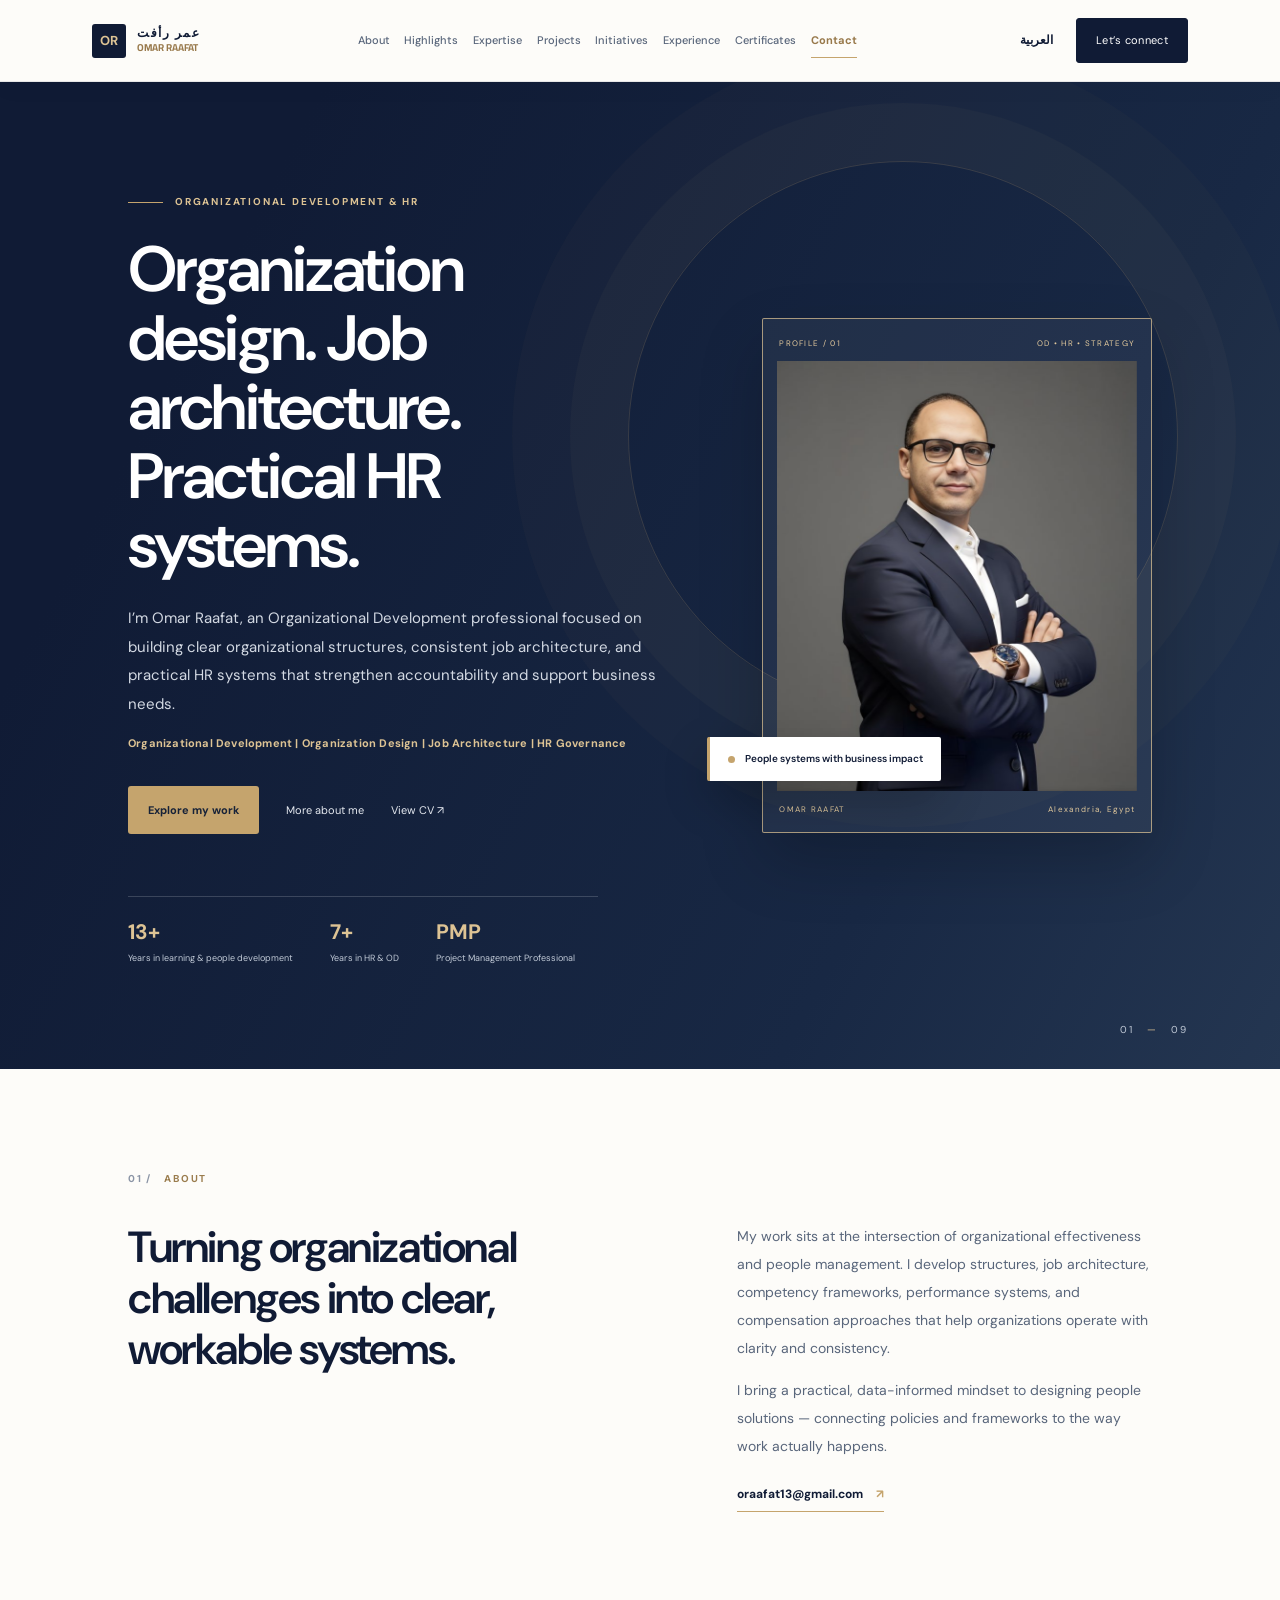
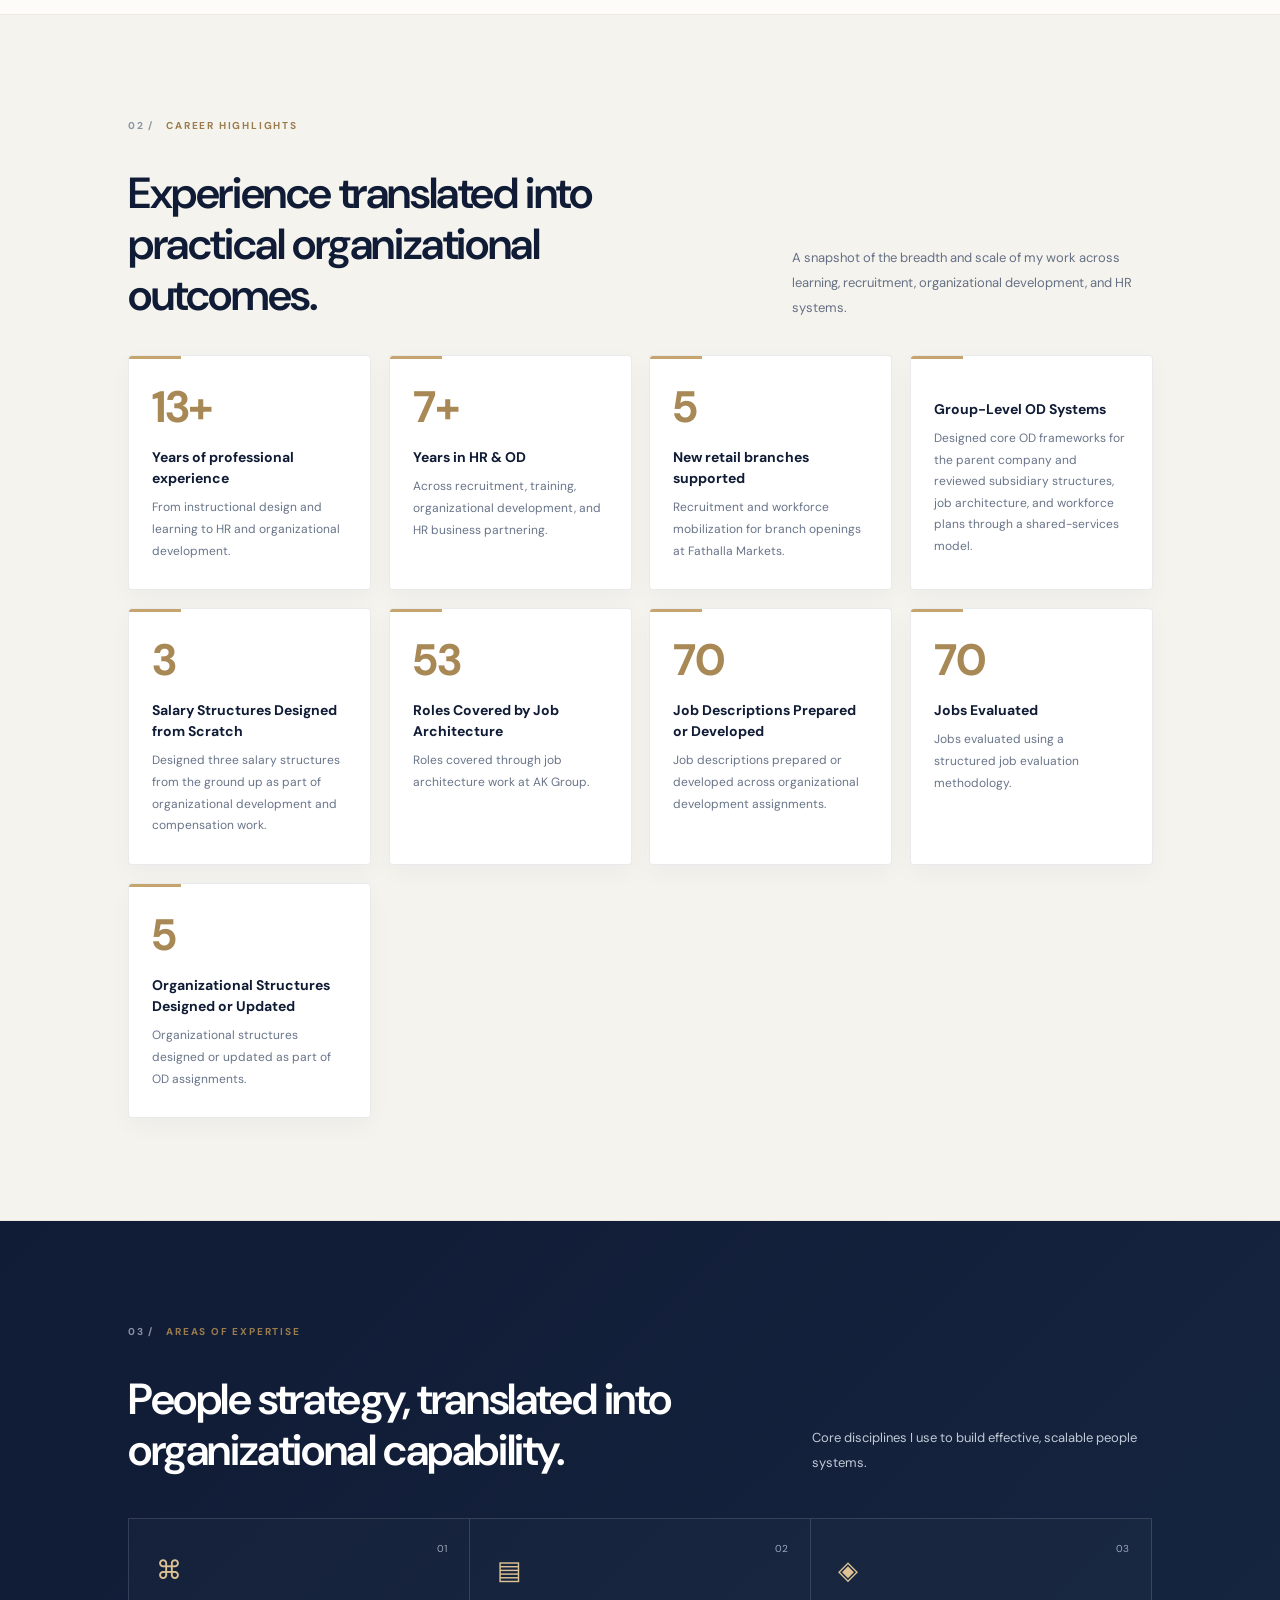
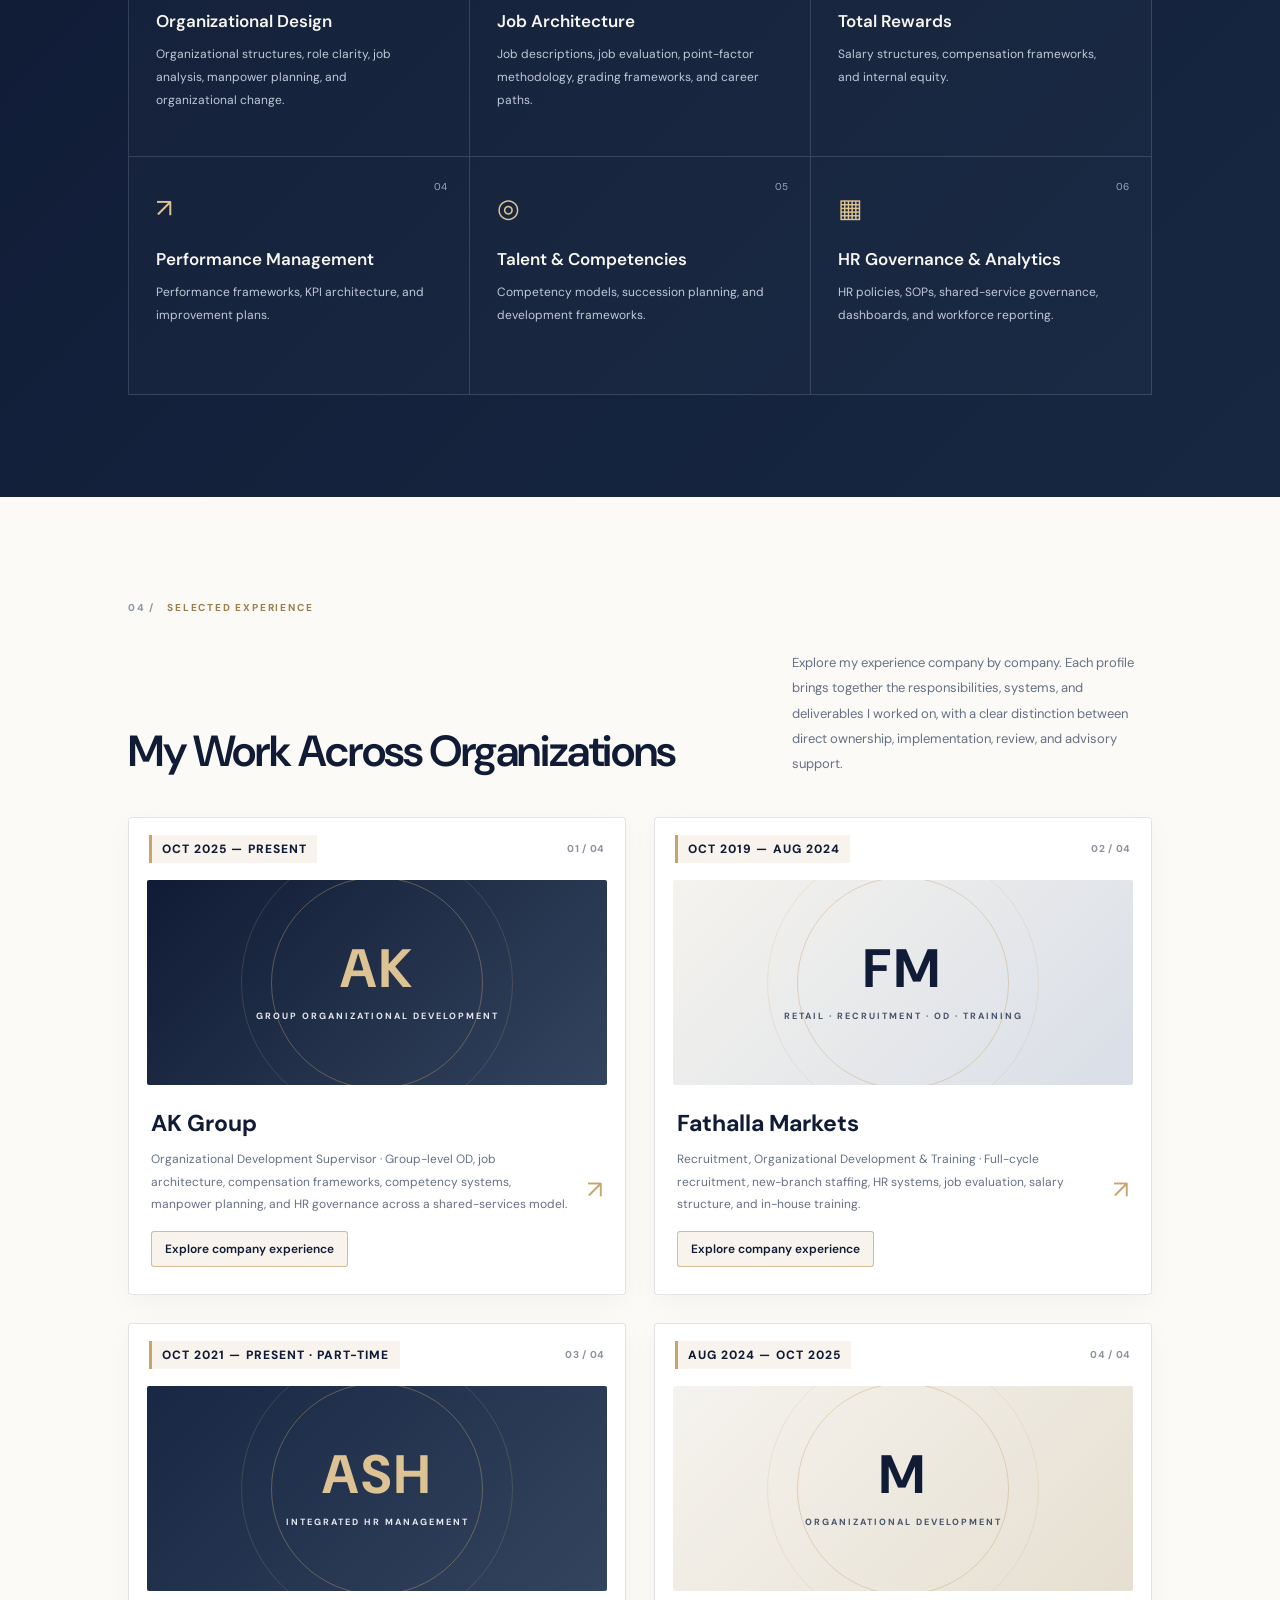
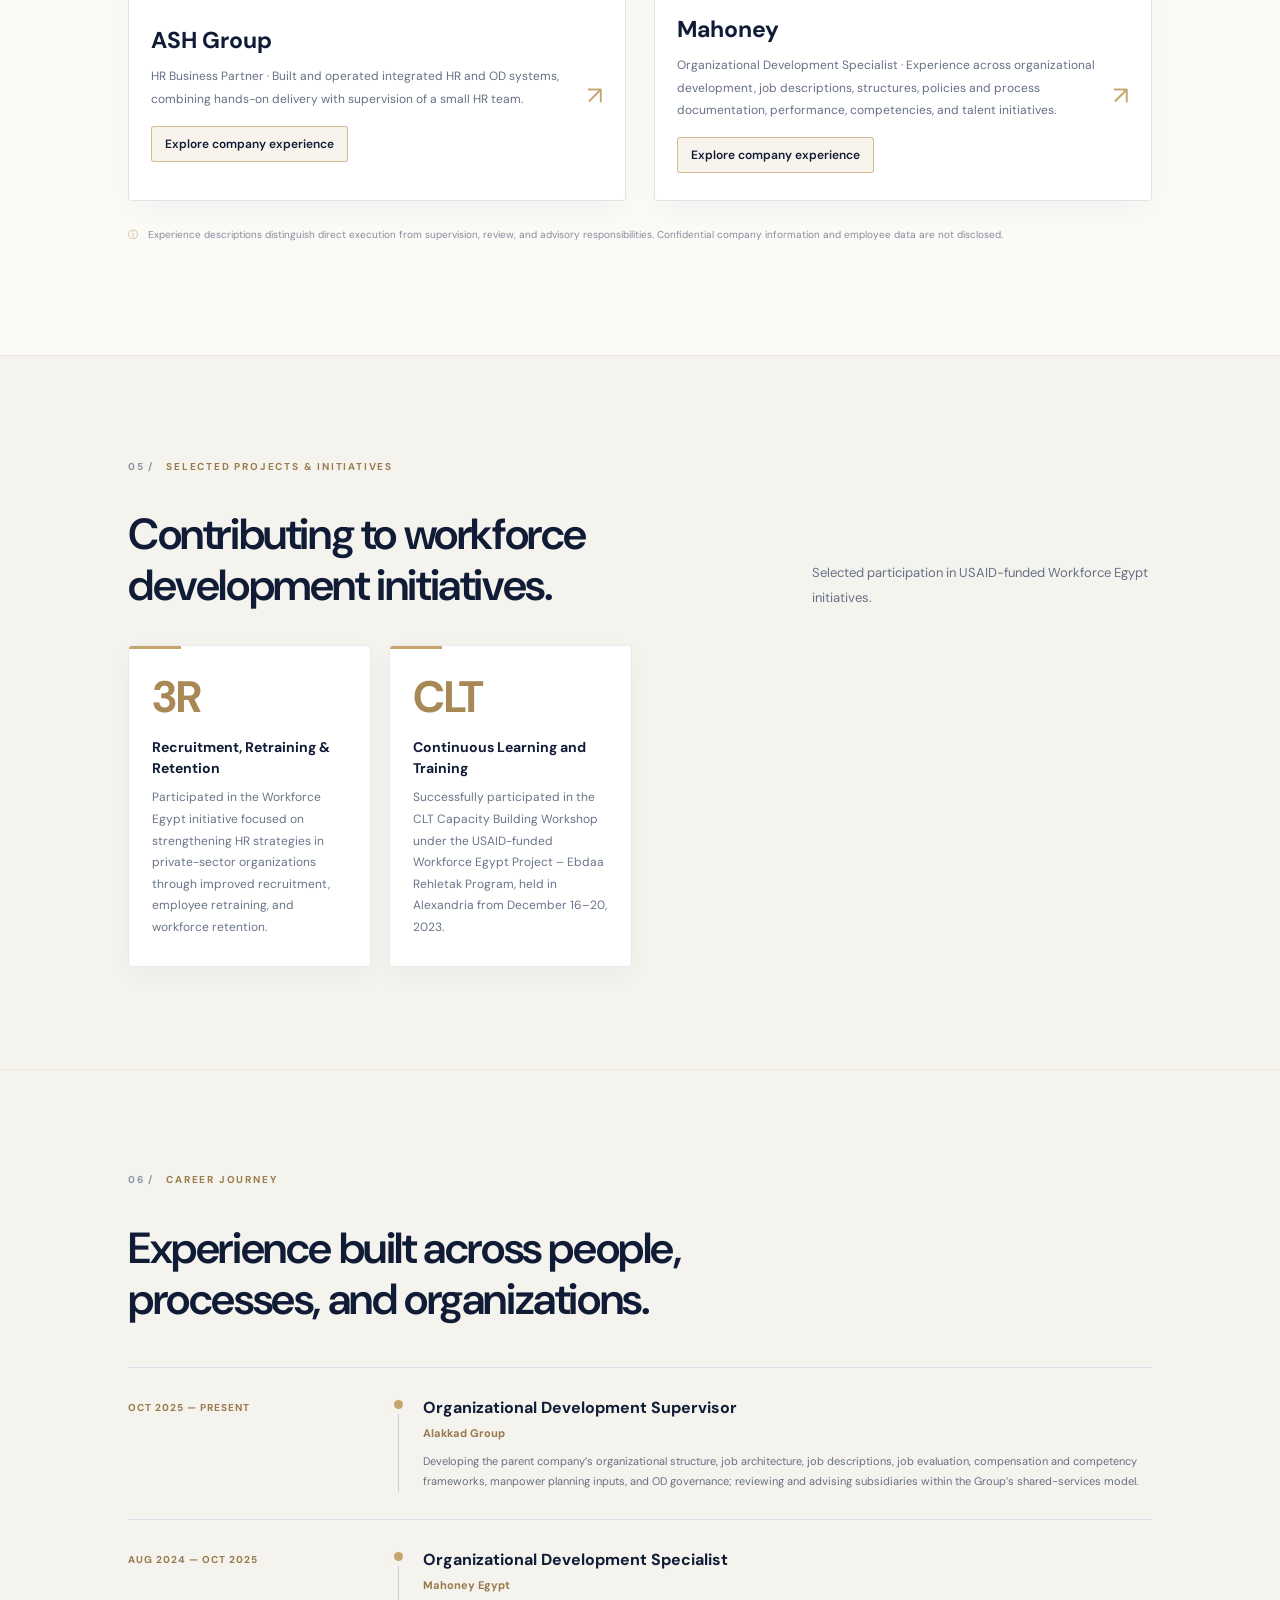
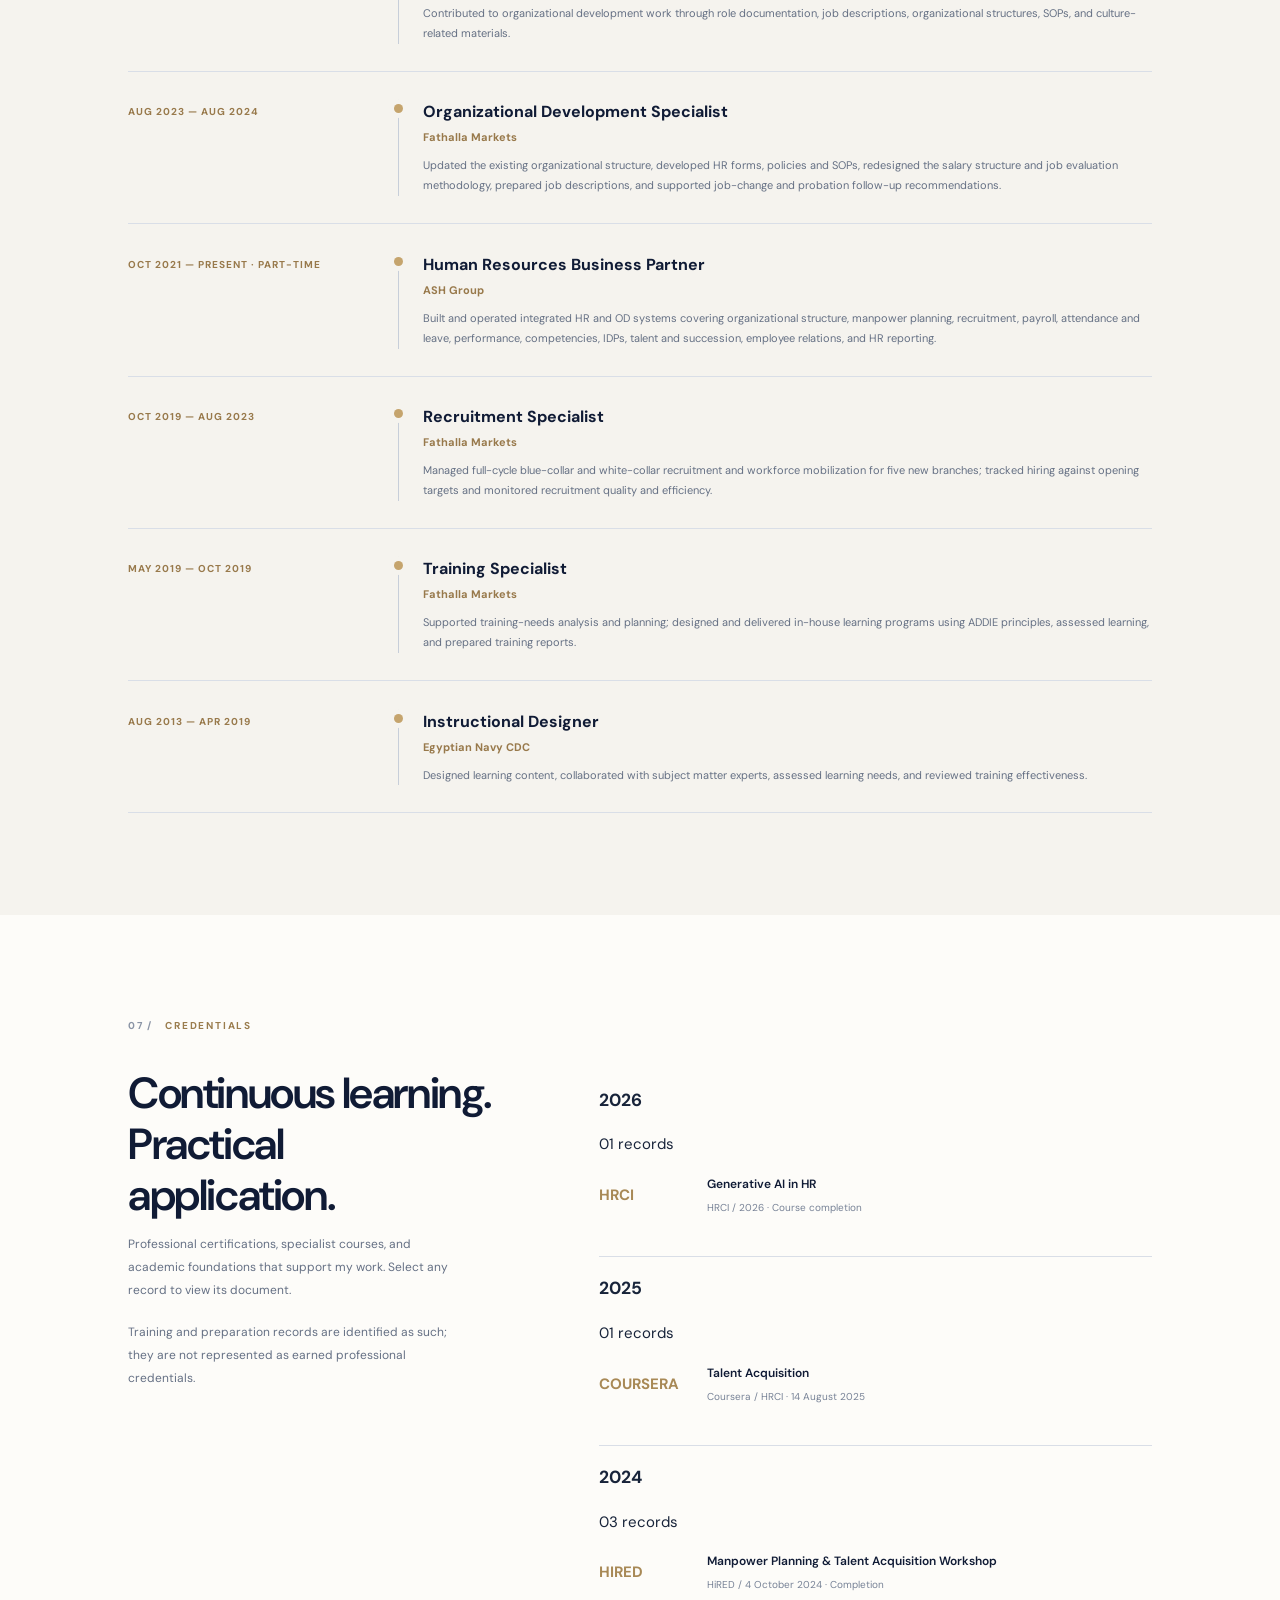
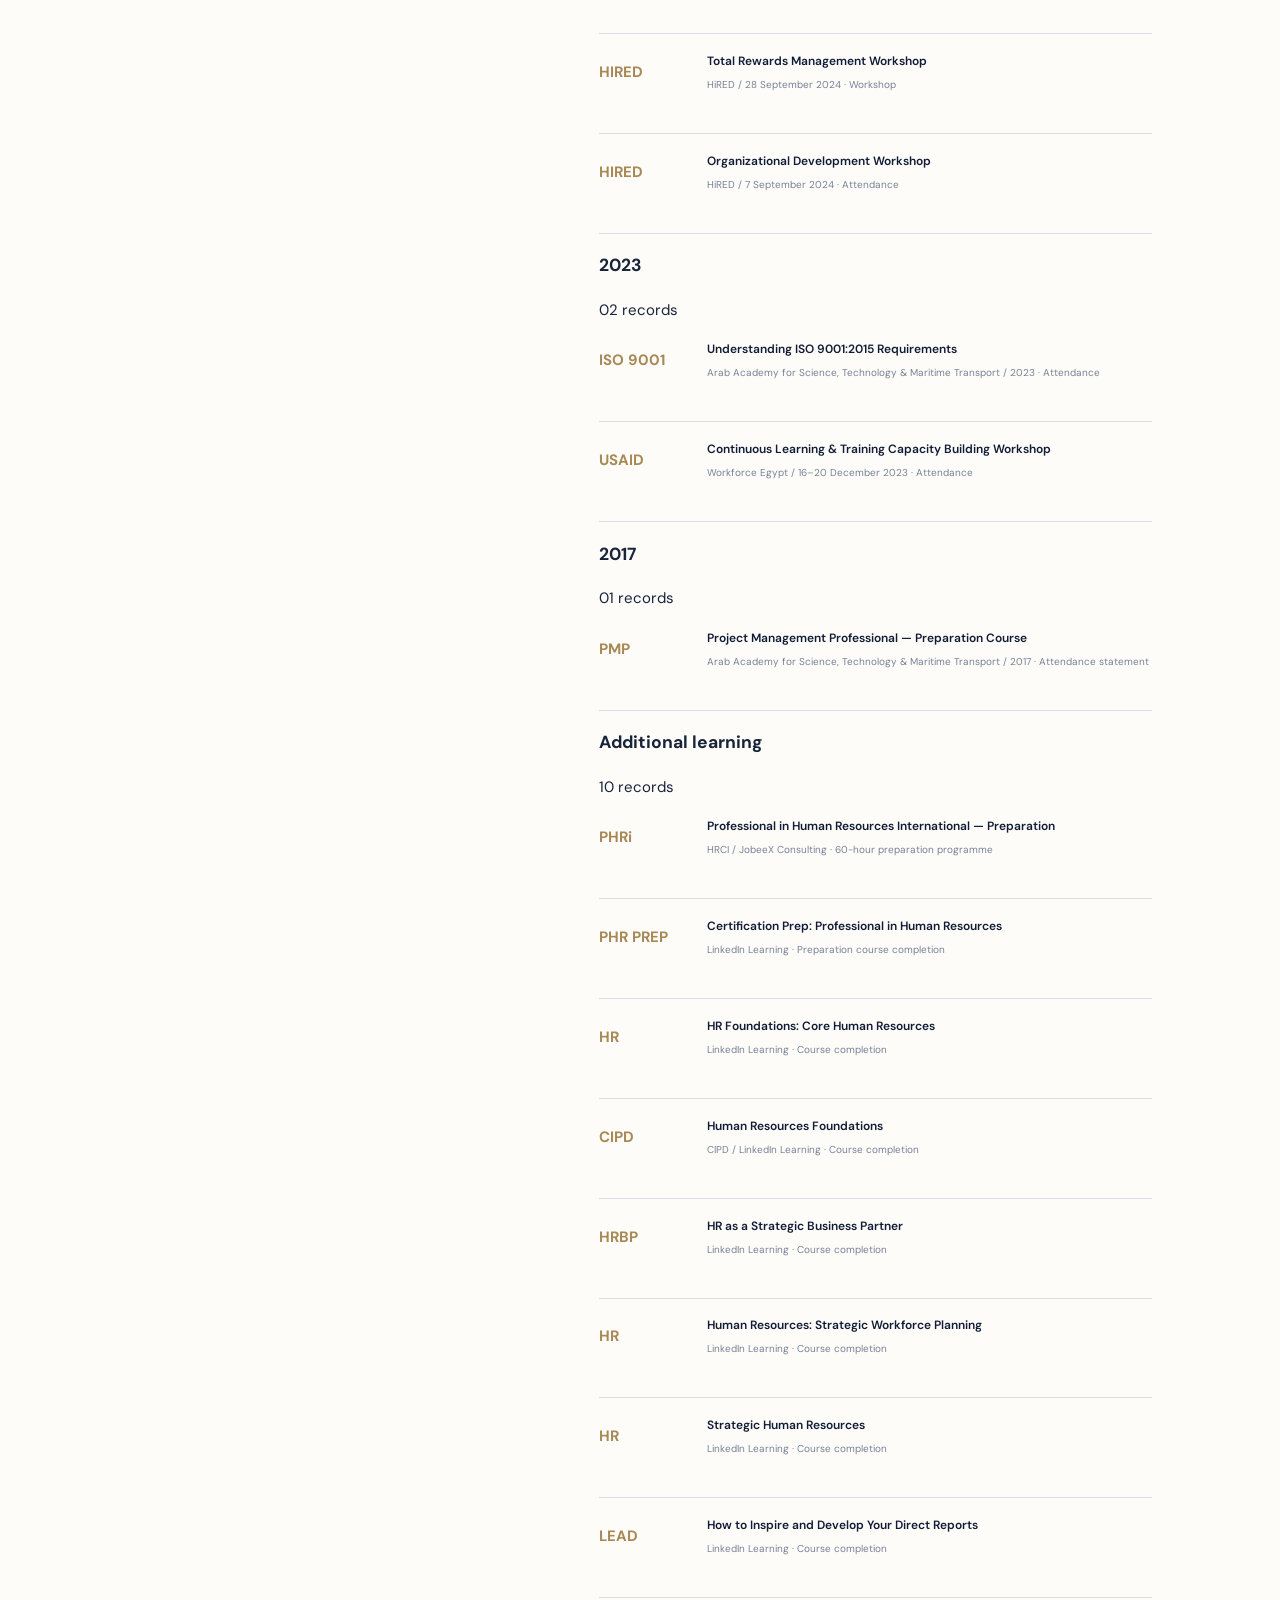
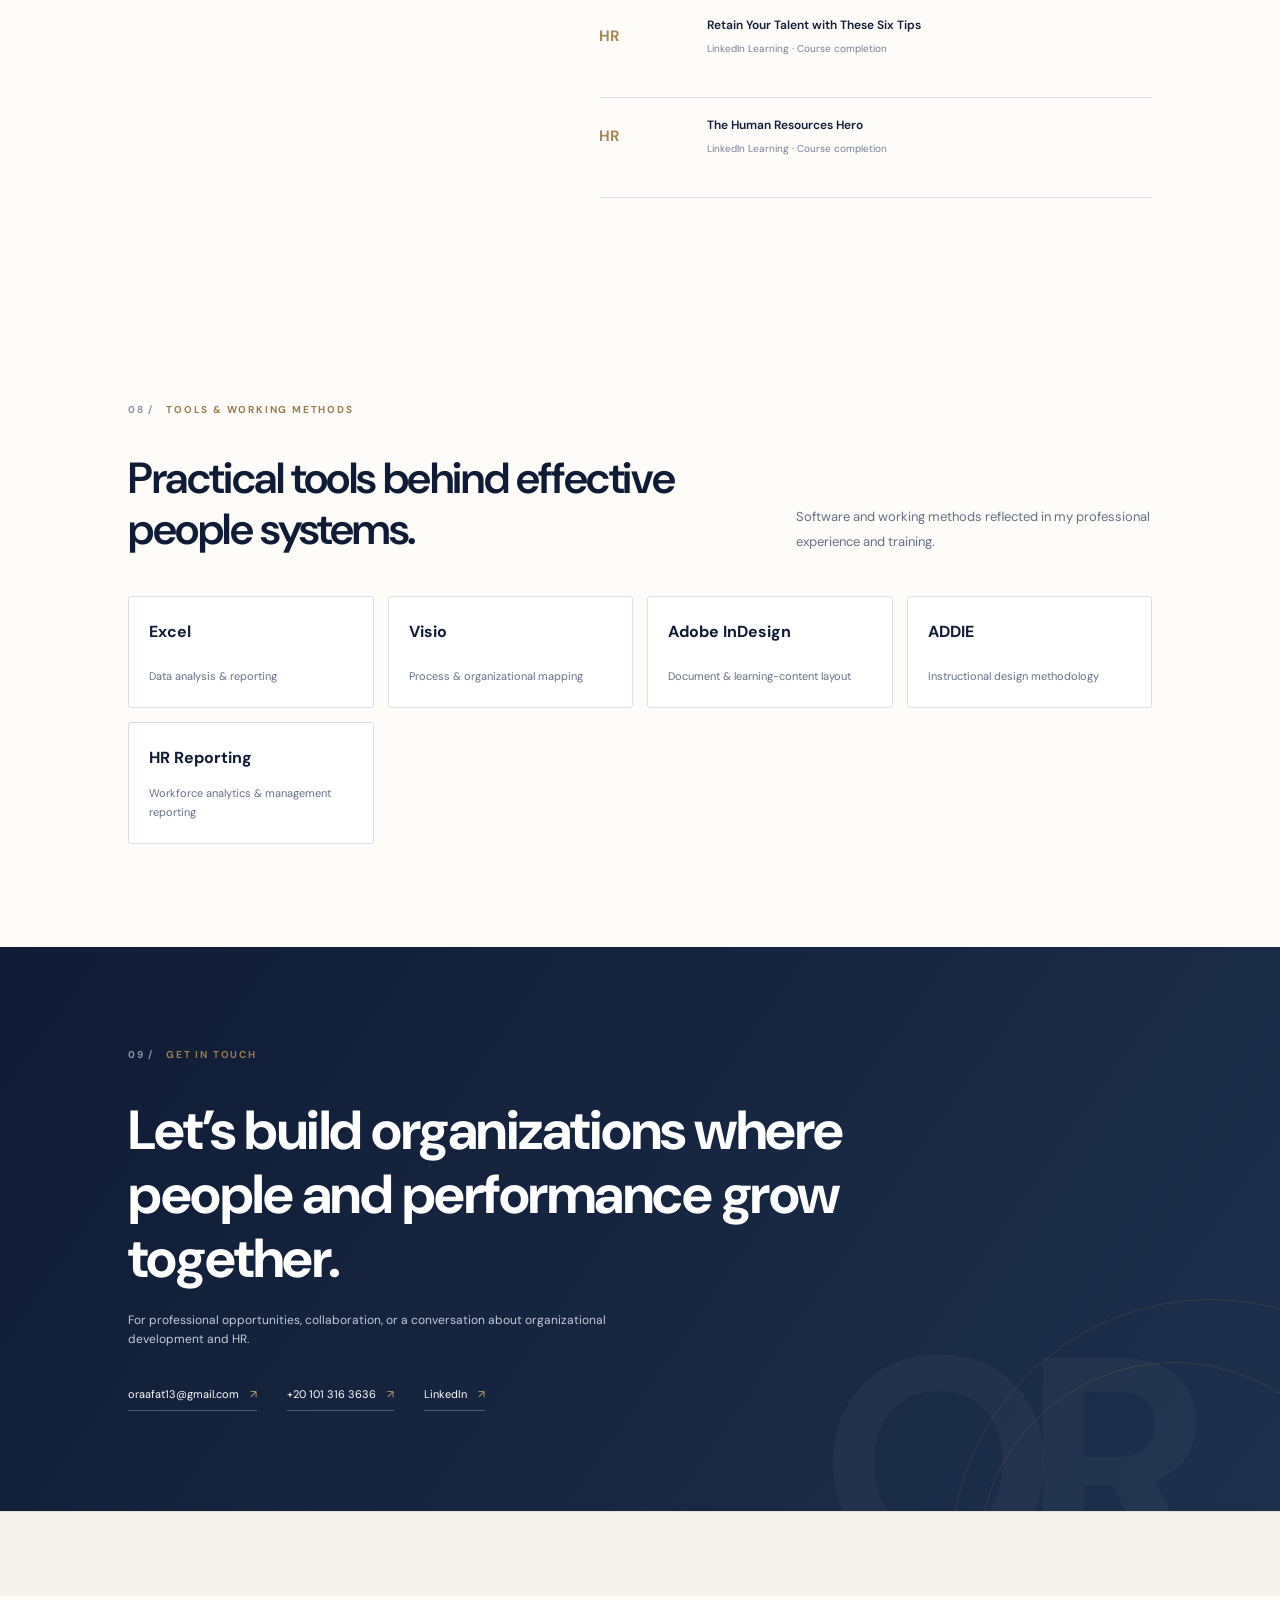
==== commit 0df34ac5: "Group credentials by year" ====
--- a/index.html
+++ b/index.html
@@ -212,25 +212,55 @@
       <div class="section-kicker"><span>07 /</span><span data-en="CREDENTIALS" data-ar="المؤهلات والشهادات">CREDENTIALS</span></div>
       <div class="credentials-layout">
         <div><h2 data-en="Continuous learning. Practical application." data-ar="تعلم مستمر، وتطبيق عملي.">Continuous learning. Practical application.</h2><p data-en="Professional certifications, specialist courses, and academic foundations that support my work. Select any record to view its document." data-ar="شهادات مهنية ودورات تخصصية وأساس أكاديمي يدعم عملي. اختر أي شهادة لعرض المستند.">Professional certifications, specialist courses, and academic foundations that support my work. Select any record to view its document.</p><p class="credential-note" data-en="Training and preparation records are identified as such; they are not represented as earned professional credentials." data-ar="يتم توضيح الدورات التحضيرية وشهادات الحضور بصفتها، ولا تُعرض باعتبارها اعتمادات مهنية مكتسبة.">Training and preparation records are identified as such; they are not represented as earned professional credentials.</p></div>
-        <div class="credential-list">
-          <button class="credential credential-view" type="button" data-cert="PHRI.jpeg"><b>PHRi</b><span data-en="Professional in Human Resources International — Preparation" data-ar="التحضير لشهادة الموارد البشرية الدولية PHRi">Professional in Human Resources International — Preparation</span><small>HRCI / JobeeX Consulting · 60-hour preparation programme</small><em data-en="View document ↗" data-ar="عرض المستند ↗">View document ↗</em></button>
-          <button class="credential credential-view" type="button" data-cert="PMP.jpeg"><b>PMP</b><span data-en="Project Management Professional — Preparation Course" data-ar="دورة تحضيرية لإدارة المشروعات PMP">Project Management Professional — Preparation Course</span><small>Arab Academy for Science, Technology & Maritime Transport / 2017 · Attendance statement</small><em data-en="View document ↗" data-ar="عرض المستند ↗">View document ↗</em></button>
-          <button class="credential credential-view" type="button" data-cert="CertificateOfCompletion_Certification Prep Professional in Human Resources PHR 2018.pdf"><b>PHR PREP</b><span data-en="Certification Prep: Professional in Human Resources" data-ar="التحضير لشهادة Professional in Human Resources">Certification Prep: Professional in Human Resources</span><small>LinkedIn Learning · Preparation course completion</small><em data-en="View document ↗" data-ar="عرض المستند ↗">View document ↗</em></button>
-          <button class="credential credential-view" type="button" data-cert="ISO.jpeg"><b>ISO 9001</b><span data-en="Understanding ISO 9001:2015 Requirements" data-ar="فهم متطلبات ISO 9001:2015">Understanding ISO 9001:2015 Requirements</span><small>Arab Academy for Science, Technology & Maritime Transport / 2023 · Attendance</small><em data-en="View document ↗" data-ar="عرض المستند ↗">View document ↗</em></button>
-          <button class="credential credential-view" type="button" data-cert="Manpower Planning.jpeg"><b>HIRED</b><span data-en="Manpower Planning & Talent Acquisition Workshop" data-ar="ورشة تخطيط القوى العاملة واكتساب المواهب">Manpower Planning & Talent Acquisition Workshop</span><small>HiRED / 4 October 2024 · Completion</small><em data-en="View document ↗" data-ar="عرض المستند ↗">View document ↗</em></button>
-          <button class="credential credential-view" type="button" data-cert="Total Rewards Management.jpeg"><b>HIRED</b><span data-en="Total Rewards Management Workshop" data-ar="ورشة إدارة إجمالي المكافآت">Total Rewards Management Workshop</span><small>HiRED / 28 September 2024 · Workshop</small><em data-en="View document ↗" data-ar="عرض المستند ↗">View document ↗</em></button>
-          <button class="credential credential-view" type="button" data-cert="OD.jpeg"><b>HIRED</b><span data-en="Organizational Development Workshop" data-ar="ورشة التطوير المؤسسي">Organizational Development Workshop</span><small>HiRED / 7 September 2024 · Attendance</small><em data-en="View document ↗" data-ar="عرض المستند ↗">View document ↗</em></button>
-          <button class="credential credential-view" type="button" data-cert="Workforce Egypt.jpeg"><b>USAID</b><span data-en="Continuous Learning & Training Capacity Building Workshop" data-ar="ورشة بناء القدرات في التعلم والتدريب المستمر">Continuous Learning & Training Capacity Building Workshop</span><small>Workforce Egypt / 16–20 December 2023 · Attendance</small><em data-en="View document ↗" data-ar="عرض المستند ↗">View document ↗</em></button>
-          <button class="credential credential-view" type="button" data-cert="Talent Acquisitions.png"><b>COURSERA</b><span data-en="Talent Acquisition" data-ar="اكتساب المواهب">Talent Acquisition</span><small>Coursera / HRCI · 14 August 2025</small><em data-en="View document ↗" data-ar="عرض المستند ↗">View document ↗</em></button>
-          <button class="credential credential-view" type="button" data-cert="CertificateOfCompletion_Generative AI in HR.pdf"><b>HRCI</b><span data-en="Generative AI in HR" data-ar="الذكاء الاصطناعي التوليدي في الموارد البشرية">Generative AI in HR</span><small>HRCI / 2026 · Course completion</small><em data-en="View document ↗" data-ar="عرض المستند ↗">View document ↗</em></button>
-          <button class="credential credential-view" type="button" data-cert="CertificateOfCompletion_HR Foundations Core Human Resources.pdf"><b>HR</b><span data-en="HR Foundations: Core Human Resources" data-ar="أساسيات الموارد البشرية">HR Foundations: Core Human Resources</span><small>LinkedIn Learning · Course completion</small><em data-en="View document ↗" data-ar="عرض المستند ↗">View document ↗</em></button>
-          <button class="credential credential-view" type="button" data-cert="CertificateOfCompletion_Human Resources Foundations by the Chartered Institute of Personnel and Development CIPD and LinkedIn.pdf"><b>CIPD</b><span data-en="Human Resources Foundations" data-ar="أساسيات الموارد البشرية">Human Resources Foundations</span><small>CIPD / LinkedIn Learning · Course completion</small><em data-en="View document ↗" data-ar="عرض المستند ↗">View document ↗</em></button>
-          <button class="credential credential-view" type="button" data-cert="CertificateOfCompletion_HR as a Strategic Business Partner.pdf"><b>HRBP</b><span data-en="HR as a Strategic Business Partner" data-ar="الموارد البشرية كشريك أعمال استراتيجي">HR as a Strategic Business Partner</span><small>LinkedIn Learning · Course completion</small><em data-en="View document ↗" data-ar="عرض المستند ↗">View document ↗</em></button>
-          <button class="credential credential-view" type="button" data-cert="CertificateOfCompletion_Human Resources Strategic Workforce Planning 2018.pdf"><b>HR</b><span data-en="Human Resources: Strategic Workforce Planning" data-ar="التخطيط الاستراتيجي للقوى العاملة">Human Resources: Strategic Workforce Planning</span><small>LinkedIn Learning · Course completion</small><em data-en="View document ↗" data-ar="عرض المستند ↗">View document ↗</em></button>
-          <button class="credential credential-view" type="button" data-cert="CertificateOfCompletion_Strategic Human Resources.pdf"><b>HR</b><span data-en="Strategic Human Resources" data-ar="الموارد البشرية الاستراتيجية">Strategic Human Resources</span><small>LinkedIn Learning · Course completion</small><em data-en="View document ↗" data-ar="عرض المستند ↗">View document ↗</em></button>
-          <button class="credential credential-view" type="button" data-cert="CertificateOfCompletion_How to Inspire and Develop Your Direct Reports.pdf"><b>LEAD</b><span data-en="How to Inspire and Develop Your Direct Reports" data-ar="كيفية إلهام وتطوير فريقك المباشر">How to Inspire and Develop Your Direct Reports</span><small>LinkedIn Learning · Course completion</small><em data-en="View document ↗" data-ar="عرض المستند ↗">View document ↗</em></button>
-          <button class="credential credential-view" type="button" data-cert="CertificateOfCompletion_Retain Your Talent with These Six Tips.pdf"><b>HR</b><span data-en="Retain Your Talent with These Six Tips" data-ar="الاحتفاظ بالمواهب: ست نصائح">Retain Your Talent with These Six Tips</span><small>LinkedIn Learning · Course completion</small><em data-en="View document ↗" data-ar="عرض المستند ↗">View document ↗</em></button>
-          <button class="credential credential-view" type="button" data-cert="CertificateOfCompletion_The Human Resources Hero.pdf"><b>HR</b><span data-en="The Human Resources Hero" data-ar="بطل الموارد البشرية">The Human Resources Hero</span><small>LinkedIn Learning · Course completion</small><em data-en="View document ↗" data-ar="عرض المستند ↗">View document ↗</em></button>
+        <div class="credential-years">
+          <div class="credential-year-group">
+            <div class="credential-year-heading"><h3>2026</h3><span>01 <span data-en="records" data-ar="سجلات">records</span></span></div>
+            <div class="credential-grid">
+              <button class="credential credential-view" type="button" data-cert="CertificateOfCompletion_Generative AI in HR.pdf"><b>HRCI</b><span data-en="Generative AI in HR" data-ar="الذكاء الاصطناعي التوليدي في الموارد البشرية">Generative AI in HR</span><small>HRCI / 2026 · Course completion</small><em data-en="View document ↗" data-ar="عرض المستند ↗">View document ↗</em></button>
+            </div>
+          </div>
+          <div class="credential-year-group">
+            <div class="credential-year-heading"><h3>2025</h3><span>01 <span data-en="records" data-ar="سجلات">records</span></span></div>
+            <div class="credential-grid">
+              <button class="credential credential-view" type="button" data-cert="Talent Acquisitions.png"><b>COURSERA</b><span data-en="Talent Acquisition" data-ar="اكتساب المواهب">Talent Acquisition</span><small>Coursera / HRCI · 14 August 2025</small><em data-en="View document ↗" data-ar="عرض المستند ↗">View document ↗</em></button>
+            </div>
+          </div>
+          <div class="credential-year-group">
+            <div class="credential-year-heading"><h3>2024</h3><span>03 <span data-en="records" data-ar="سجلات">records</span></span></div>
+            <div class="credential-grid">
+              <button class="credential credential-view" type="button" data-cert="Manpower Planning.jpeg"><b>HIRED</b><span data-en="Manpower Planning & Talent Acquisition Workshop" data-ar="ورشة تخطيط القوى العاملة واكتساب المواهب">Manpower Planning & Talent Acquisition Workshop</span><small>HiRED / 4 October 2024 · Completion</small><em data-en="View document ↗" data-ar="عرض المستند ↗">View document ↗</em></button>
+              <button class="credential credential-view" type="button" data-cert="Total Rewards Management.jpeg"><b>HIRED</b><span data-en="Total Rewards Management Workshop" data-ar="ورشة إدارة إجمالي المكافآت">Total Rewards Management Workshop</span><small>HiRED / 28 September 2024 · Workshop</small><em data-en="View document ↗" data-ar="عرض المستند ↗">View document ↗</em></button>
+              <button class="credential credential-view" type="button" data-cert="OD.jpeg"><b>HIRED</b><span data-en="Organizational Development Workshop" data-ar="ورشة التطوير المؤسسي">Organizational Development Workshop</span><small>HiRED / 7 September 2024 · Attendance</small><em data-en="View document ↗" data-ar="عرض المستند ↗">View document ↗</em></button>
+            </div>
+          </div>
+          <div class="credential-year-group">
+            <div class="credential-year-heading"><h3>2023</h3><span>02 <span data-en="records" data-ar="سجلات">records</span></span></div>
+            <div class="credential-grid">
+              <button class="credential credential-view" type="button" data-cert="ISO.jpeg"><b>ISO 9001</b><span data-en="Understanding ISO 9001:2015 Requirements" data-ar="فهم متطلبات ISO 9001:2015">Understanding ISO 9001:2015 Requirements</span><small>Arab Academy for Science, Technology & Maritime Transport / 2023 · Attendance</small><em data-en="View document ↗" data-ar="عرض المستند ↗">View document ↗</em></button>
+              <button class="credential credential-view" type="button" data-cert="Workforce Egypt.jpeg"><b>USAID</b><span data-en="Continuous Learning & Training Capacity Building Workshop" data-ar="ورشة بناء القدرات في التعلم والتدريب المستمر">Continuous Learning & Training Capacity Building Workshop</span><small>Workforce Egypt / 16–20 December 2023 · Attendance</small><em data-en="View document ↗" data-ar="عرض المستند ↗">View document ↗</em></button>
+            </div>
+          </div>
+          <div class="credential-year-group">
+            <div class="credential-year-heading"><h3>2017</h3><span>01 <span data-en="records" data-ar="سجلات">records</span></span></div>
+            <div class="credential-grid">
+              <button class="credential credential-view" type="button" data-cert="PMP.jpeg"><b>PMP</b><span data-en="Project Management Professional — Preparation Course" data-ar="دورة تحضيرية لإدارة المشروعات PMP">Project Management Professional — Preparation Course</span><small>Arab Academy for Science, Technology & Maritime Transport / 2017 · Attendance statement</small><em data-en="View document ↗" data-ar="عرض المستند ↗">View document ↗</em></button>
+            </div>
+          </div>
+          <div class="credential-year-group">
+            <div class="credential-year-heading"><h3><span data-en="Additional learning" data-ar="تعلم إضافي">Additional learning</span></h3><span>10 <span data-en="records" data-ar="سجلات">records</span></span></div>
+            <div class="credential-grid">
+              <button class="credential credential-view" type="button" data-cert="PHRI.jpeg"><b>PHRi</b><span data-en="Professional in Human Resources International — Preparation" data-ar="التحضير لشهادة الموارد البشرية الدولية PHRi">Professional in Human Resources International — Preparation</span><small>HRCI / JobeeX Consulting · 60-hour preparation programme</small><em data-en="View document ↗" data-ar="عرض المستند ↗">View document ↗</em></button>
+              <button class="credential credential-view" type="button" data-cert="CertificateOfCompletion_Certification Prep Professional in Human Resources PHR 2018.pdf"><b>PHR PREP</b><span data-en="Certification Prep: Professional in Human Resources" data-ar="التحضير لشهادة Professional in Human Resources">Certification Prep: Professional in Human Resources</span><small>LinkedIn Learning · Preparation course completion</small><em data-en="View document ↗" data-ar="عرض المستند ↗">View document ↗</em></button>
+              <button class="credential credential-view" type="button" data-cert="CertificateOfCompletion_HR Foundations Core Human Resources.pdf"><b>HR</b><span data-en="HR Foundations: Core Human Resources" data-ar="أساسيات الموارد البشرية">HR Foundations: Core Human Resources</span><small>LinkedIn Learning · Course completion</small><em data-en="View document ↗" data-ar="عرض المستند ↗">View document ↗</em></button>
+              <button class="credential credential-view" type="button" data-cert="CertificateOfCompletion_Human Resources Foundations by the Chartered Institute of Personnel and Development CIPD and LinkedIn.pdf"><b>CIPD</b><span data-en="Human Resources Foundations" data-ar="أساسيات الموارد البشرية">Human Resources Foundations</span><small>CIPD / LinkedIn Learning · Course completion</small><em data-en="View document ↗" data-ar="عرض المستند ↗">View document ↗</em></button>
+              <button class="credential credential-view" type="button" data-cert="CertificateOfCompletion_HR as a Strategic Business Partner.pdf"><b>HRBP</b><span data-en="HR as a Strategic Business Partner" data-ar="الموارد البشرية كشريك أعمال استراتيجي">HR as a Strategic Business Partner</span><small>LinkedIn Learning · Course completion</small><em data-en="View document ↗" data-ar="عرض المستند ↗">View document ↗</em></button>
+              <button class="credential credential-view" type="button" data-cert="CertificateOfCompletion_Human Resources Strategic Workforce Planning 2018.pdf"><b>HR</b><span data-en="Human Resources: Strategic Workforce Planning" data-ar="التخطيط الاستراتيجي للقوى العاملة">Human Resources: Strategic Workforce Planning</span><small>LinkedIn Learning · Course completion</small><em data-en="View document ↗" data-ar="عرض المستند ↗">View document ↗</em></button>
+              <button class="credential credential-view" type="button" data-cert="CertificateOfCompletion_Strategic Human Resources.pdf"><b>HR</b><span data-en="Strategic Human Resources" data-ar="الموارد البشرية الاستراتيجية">Strategic Human Resources</span><small>LinkedIn Learning · Course completion</small><em data-en="View document ↗" data-ar="عرض المستند ↗">View document ↗</em></button>
+              <button class="credential credential-view" type="button" data-cert="CertificateOfCompletion_How to Inspire and Develop Your Direct Reports.pdf"><b>LEAD</b><span data-en="How to Inspire and Develop Your Direct Reports" data-ar="كيفية إلهام وتطوير فريقك المباشر">How to Inspire and Develop Your Direct Reports</span><small>LinkedIn Learning · Course completion</small><em data-en="View document ↗" data-ar="عرض المستند ↗">View document ↗</em></button>
+              <button class="credential credential-view" type="button" data-cert="CertificateOfCompletion_Retain Your Talent with These Six Tips.pdf"><b>HR</b><span data-en="Retain Your Talent with These Six Tips" data-ar="الاحتفاظ بالمواهب: ست نصائح">Retain Your Talent with These Six Tips</span><small>LinkedIn Learning · Course completion</small><em data-en="View document ↗" data-ar="عرض المستند ↗">View document ↗</em></button>
+              <button class="credential credential-view" type="button" data-cert="CertificateOfCompletion_The Human Resources Hero.pdf"><b>HR</b><span data-en="The Human Resources Hero" data-ar="بطل الموارد البشرية">The Human Resources Hero</span><small>LinkedIn Learning · Course completion</small><em data-en="View document ↗" data-ar="عرض المستند ↗">View document ↗</em></button>
+            </div>
+          </div>
         </div>
       </div>
     </section>
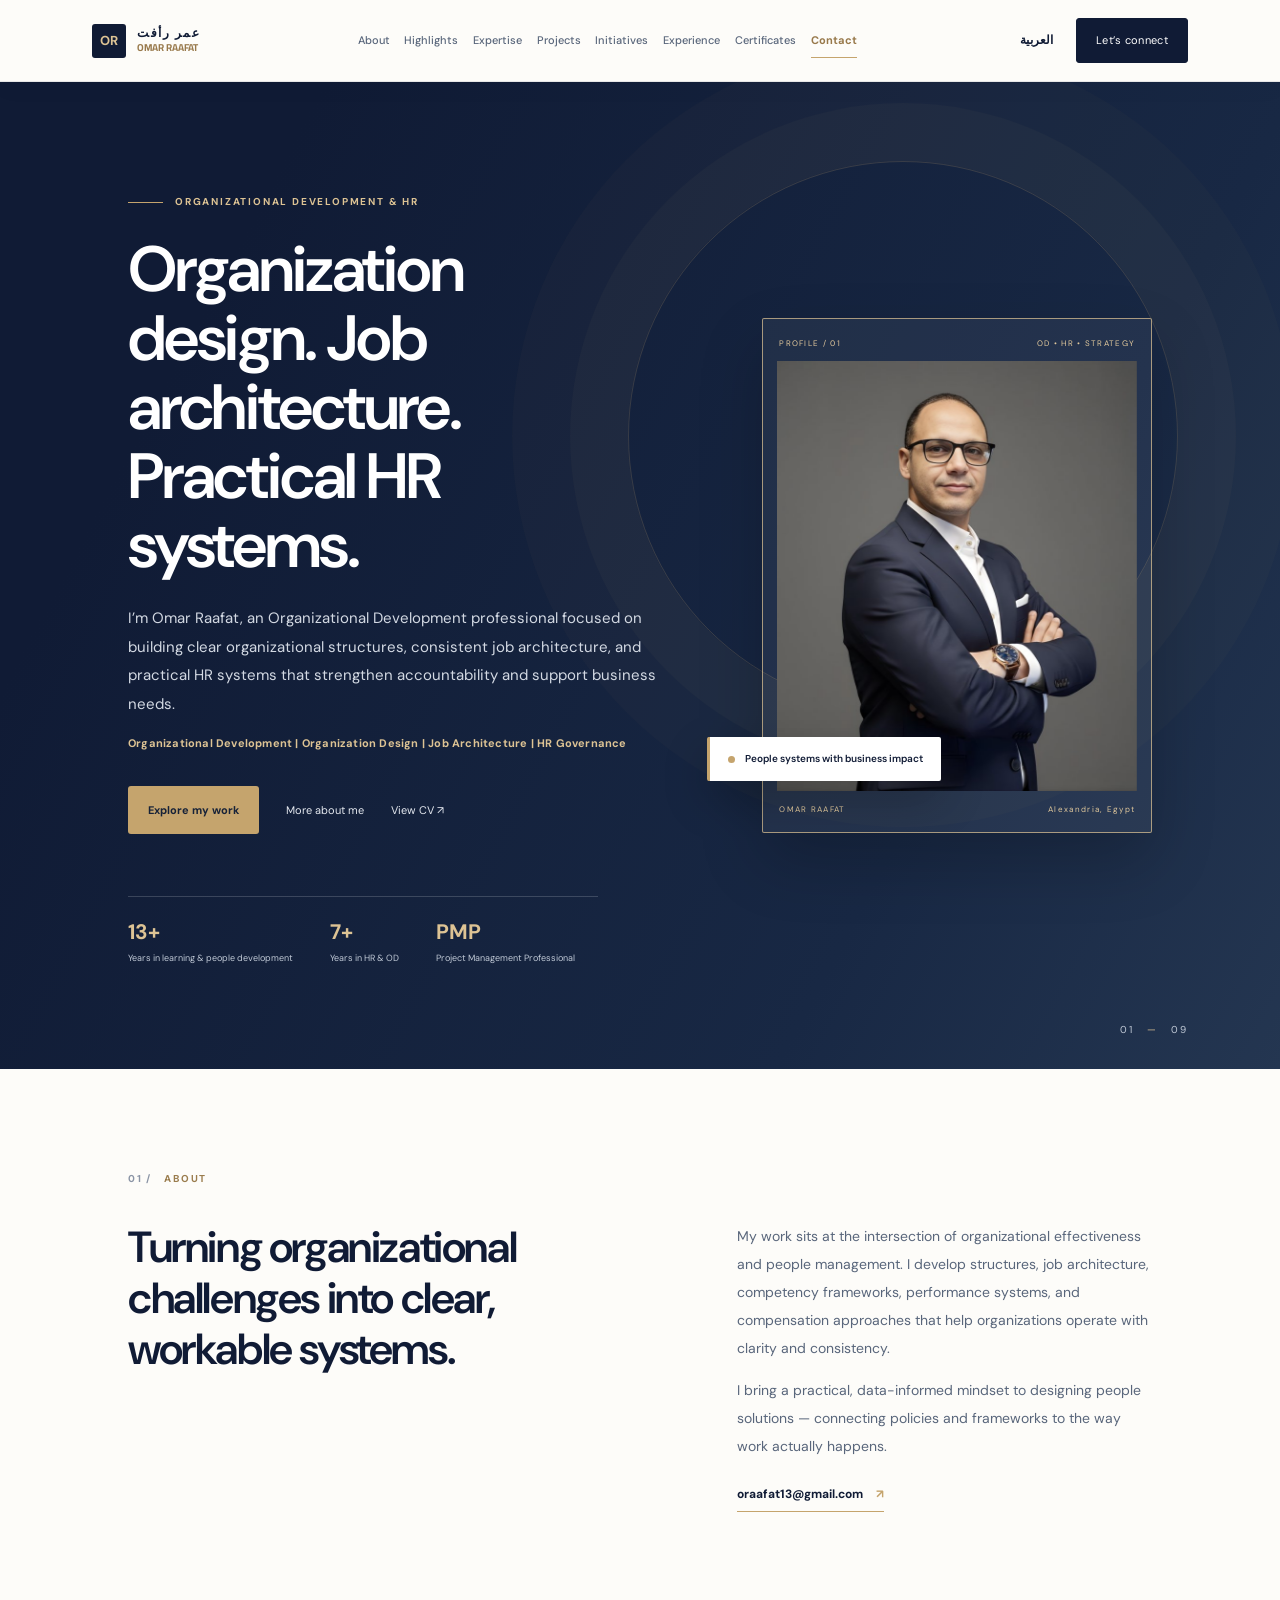
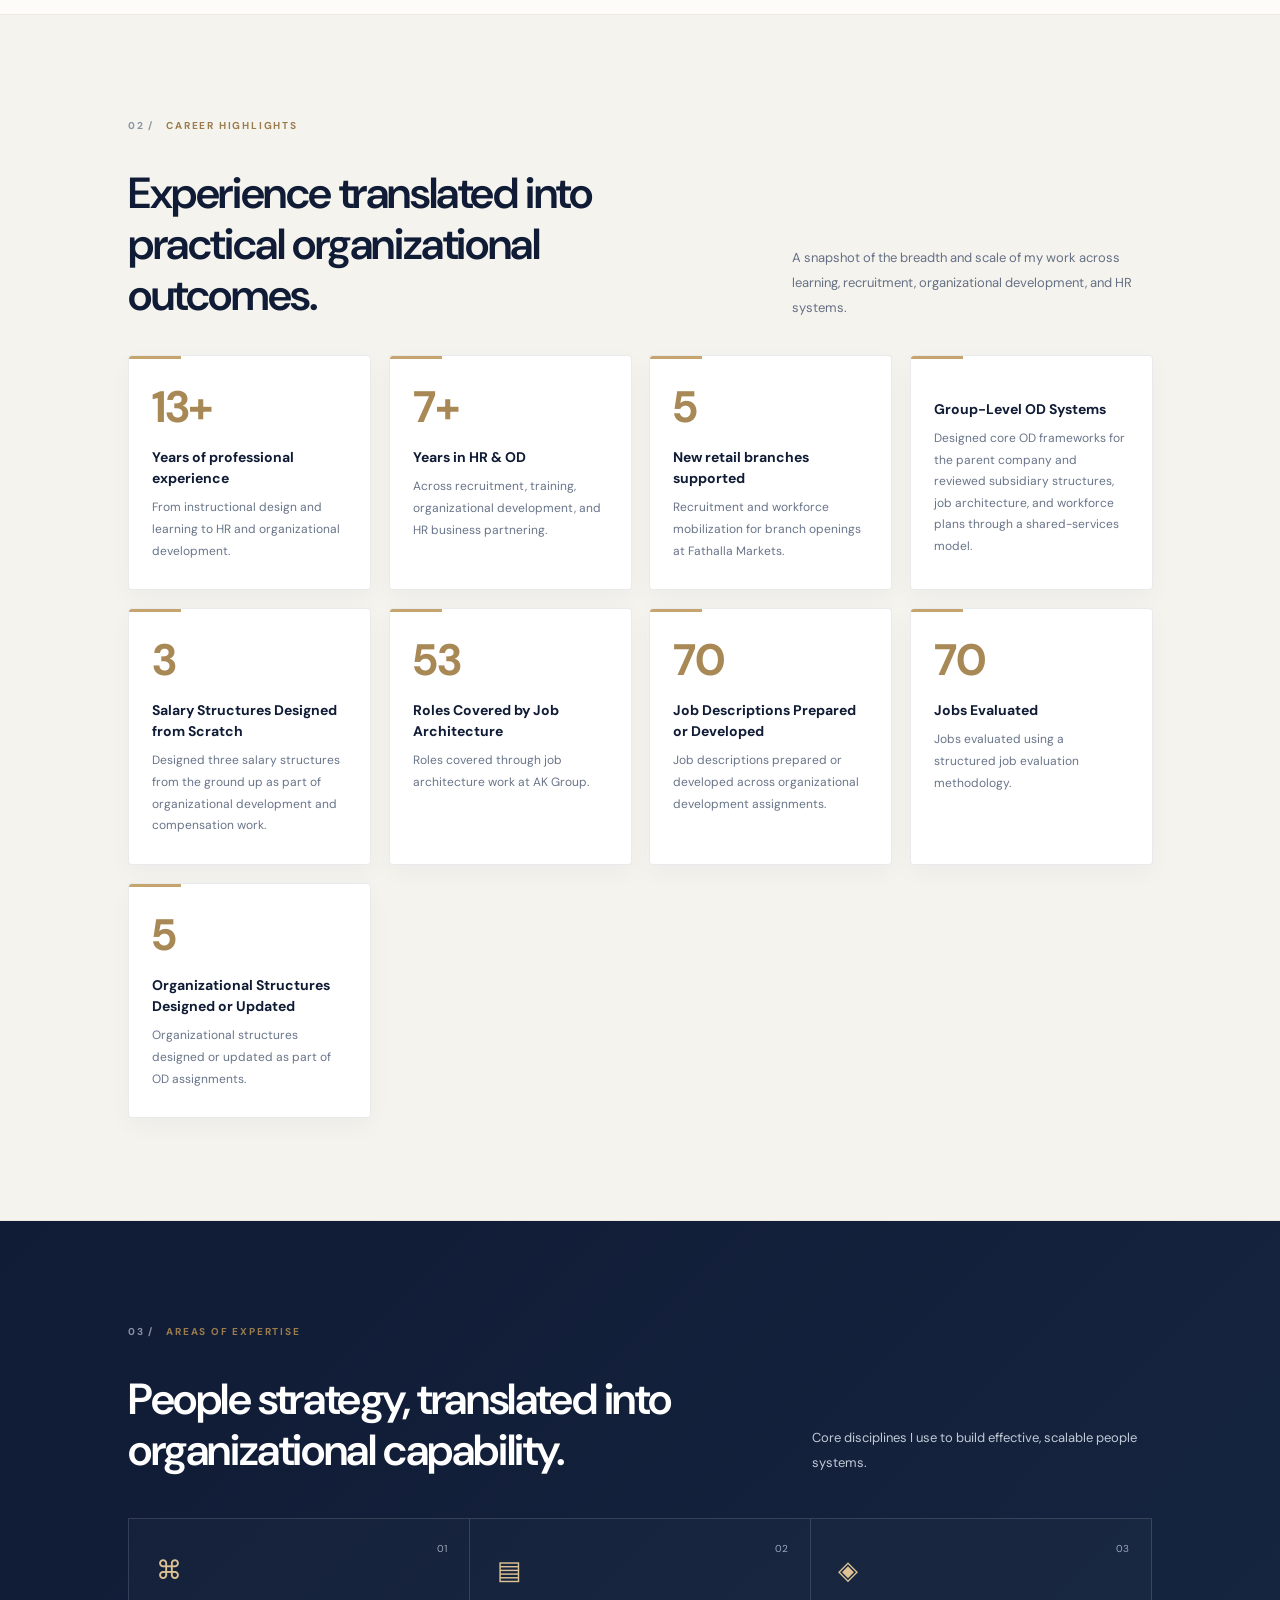
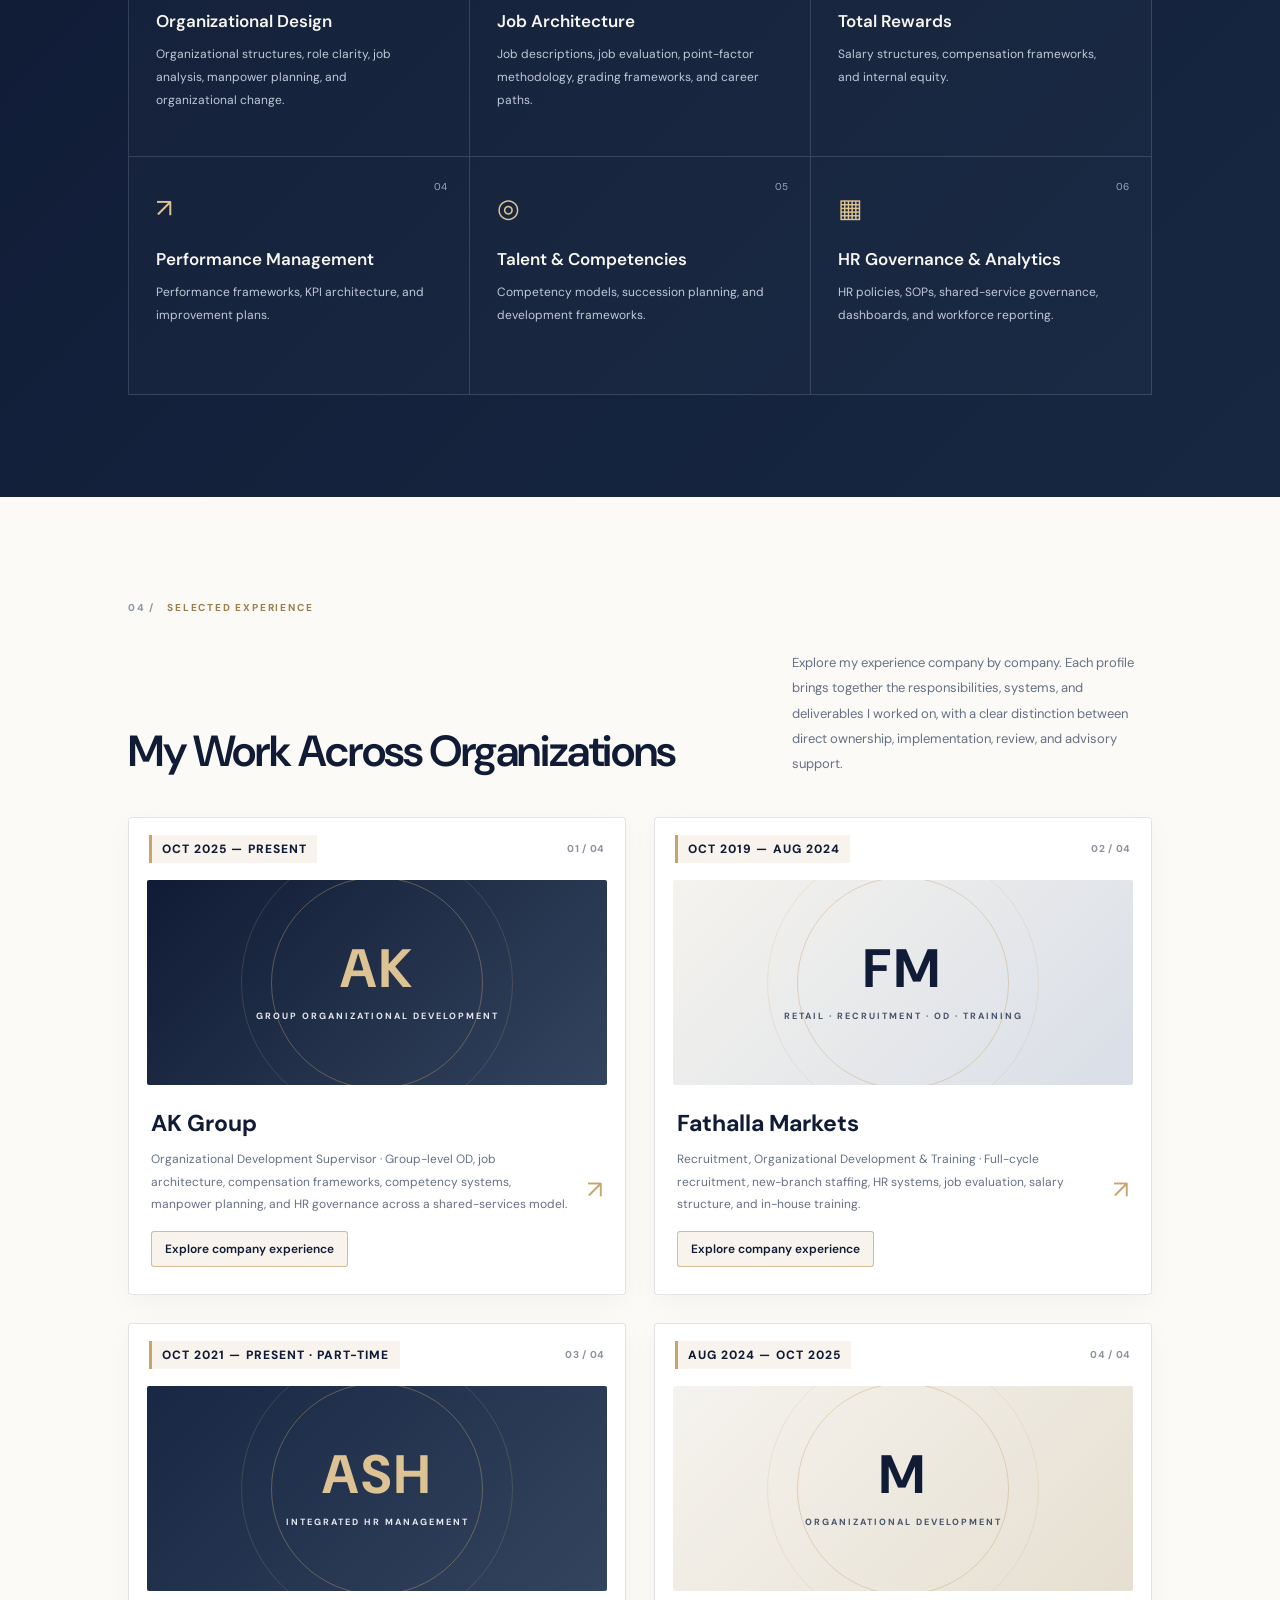
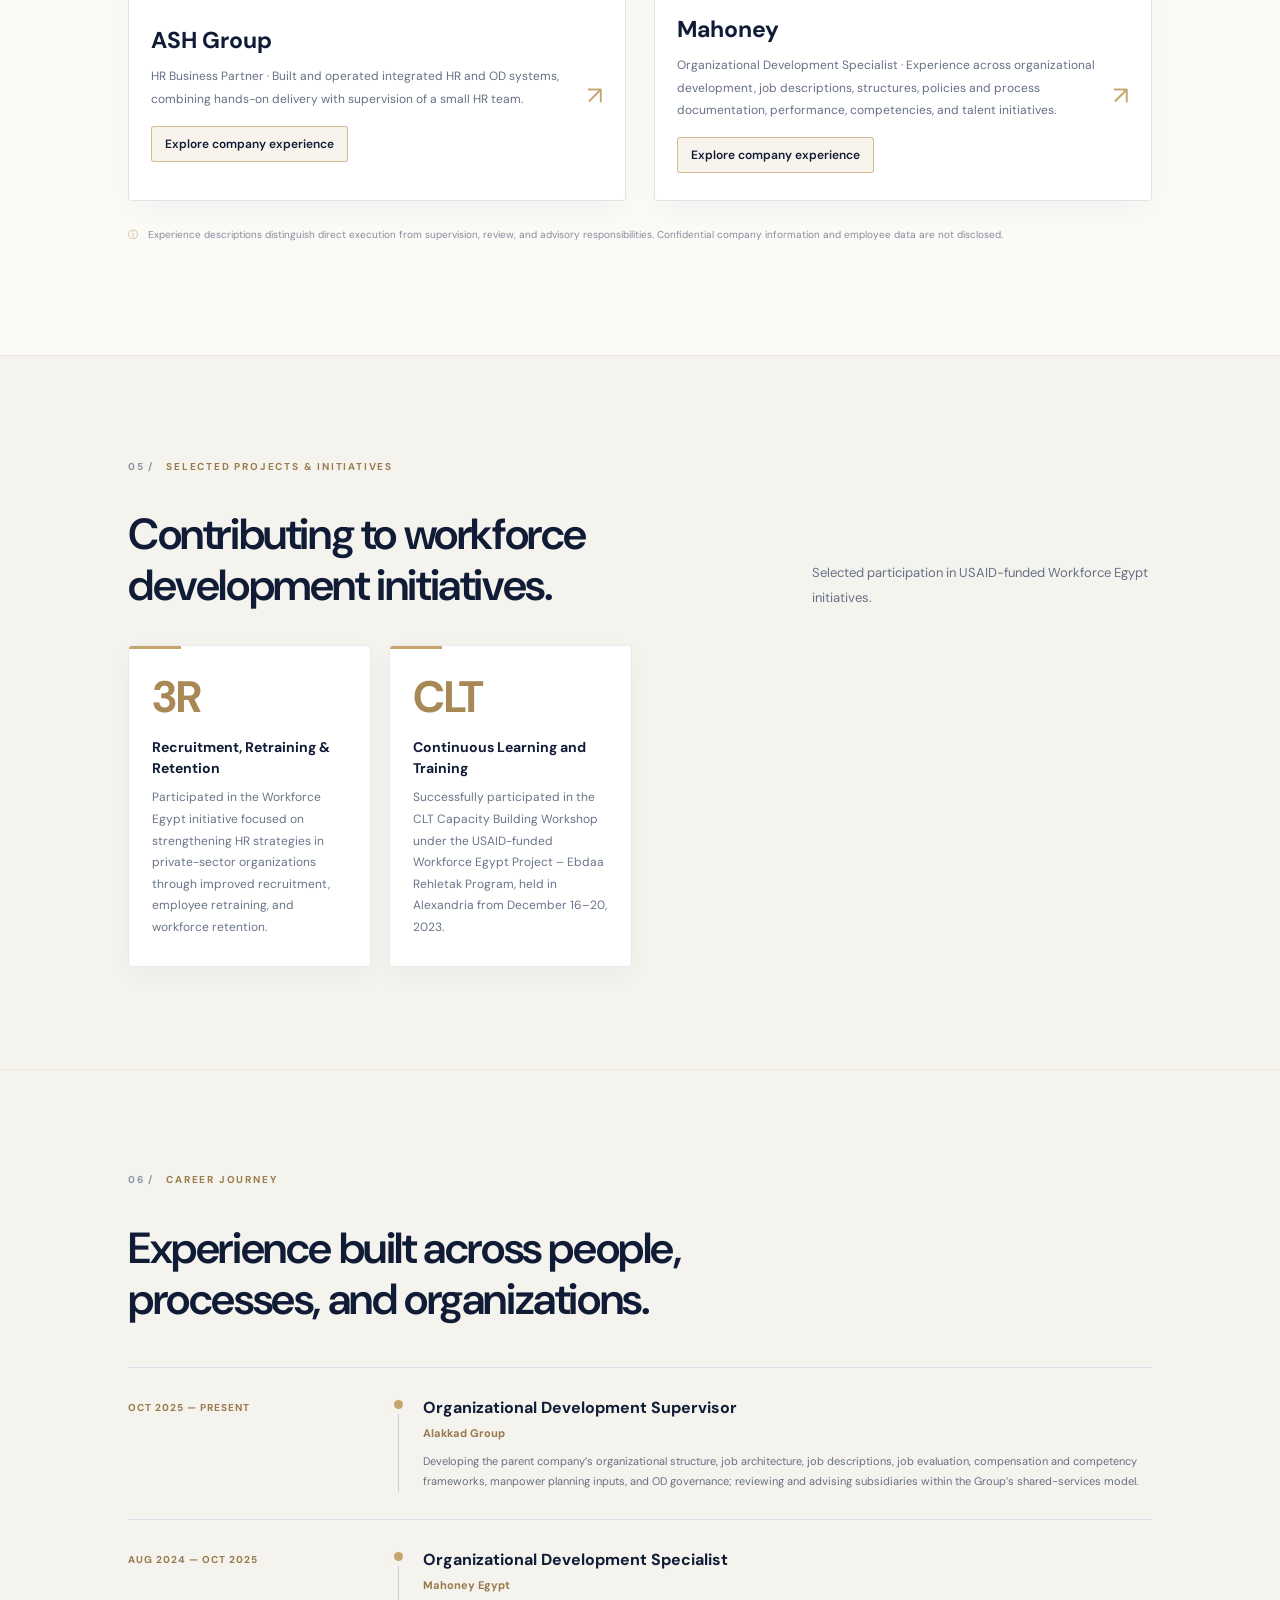
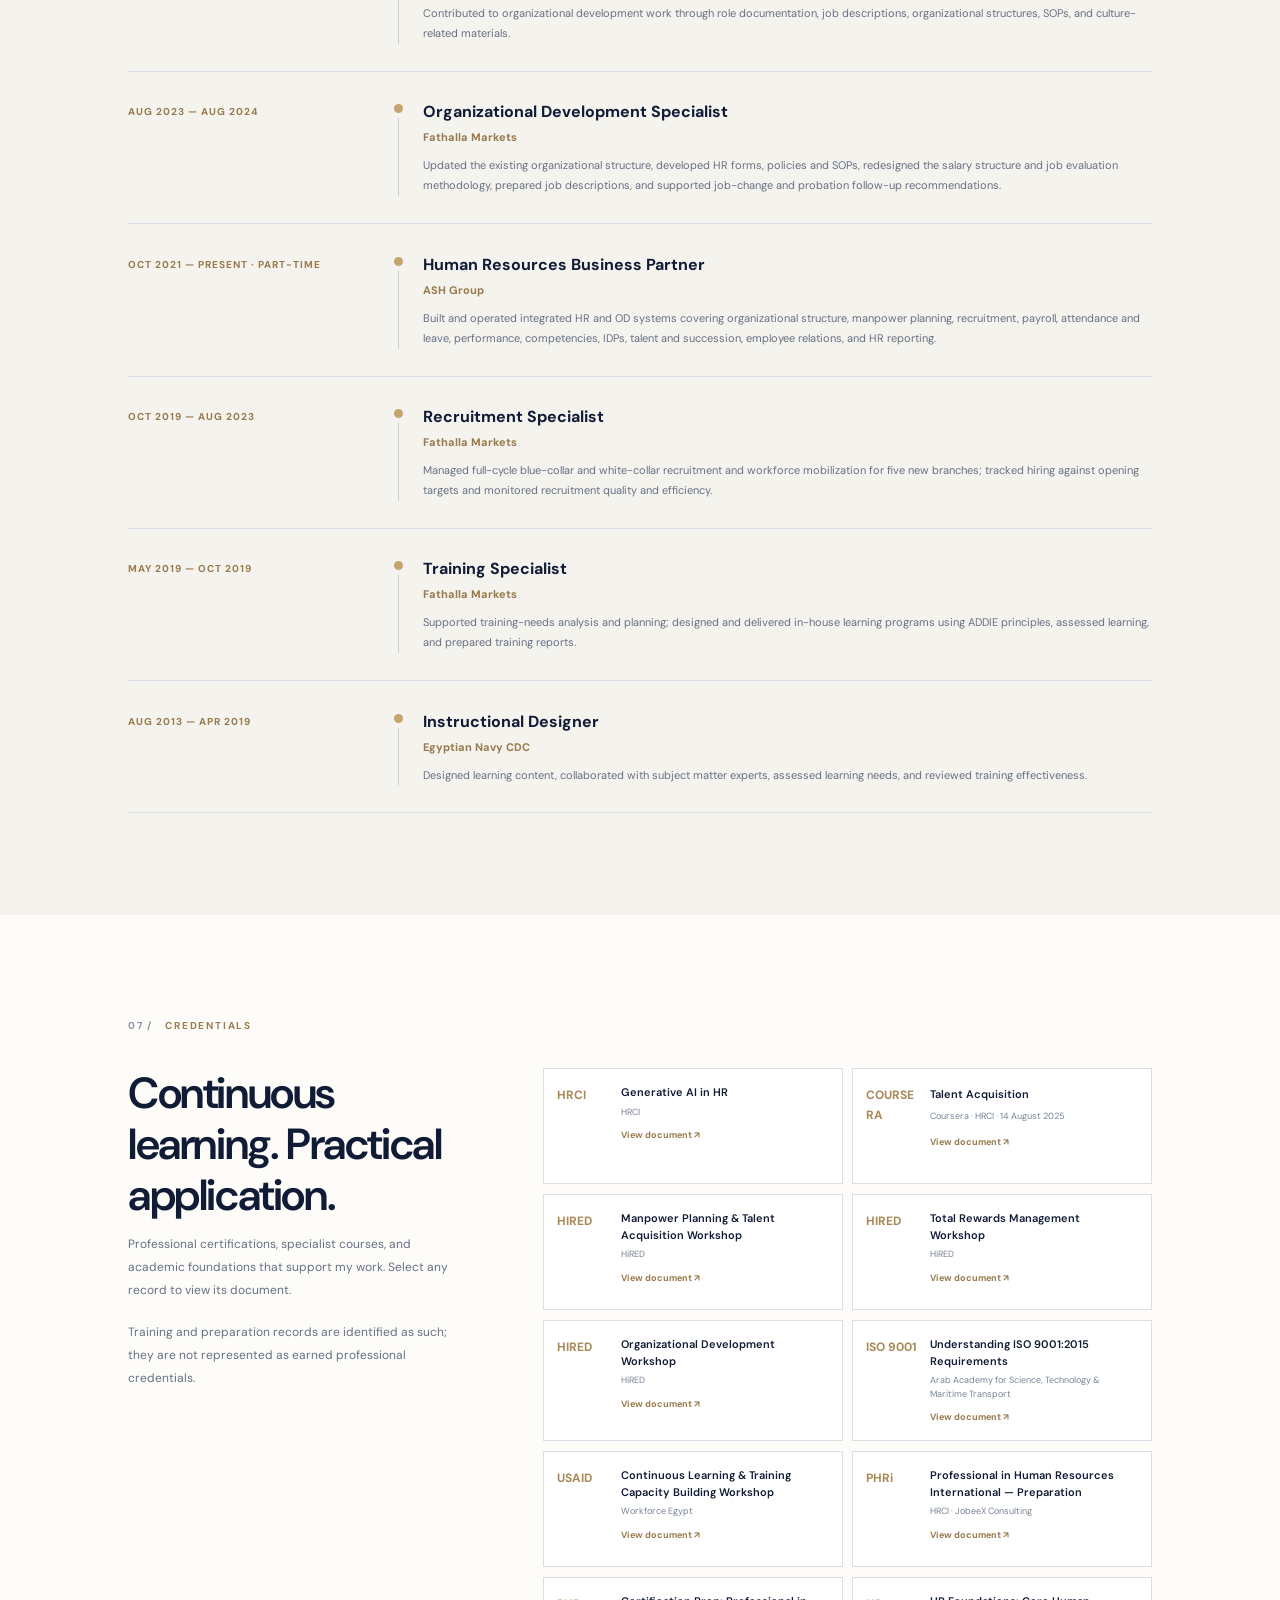
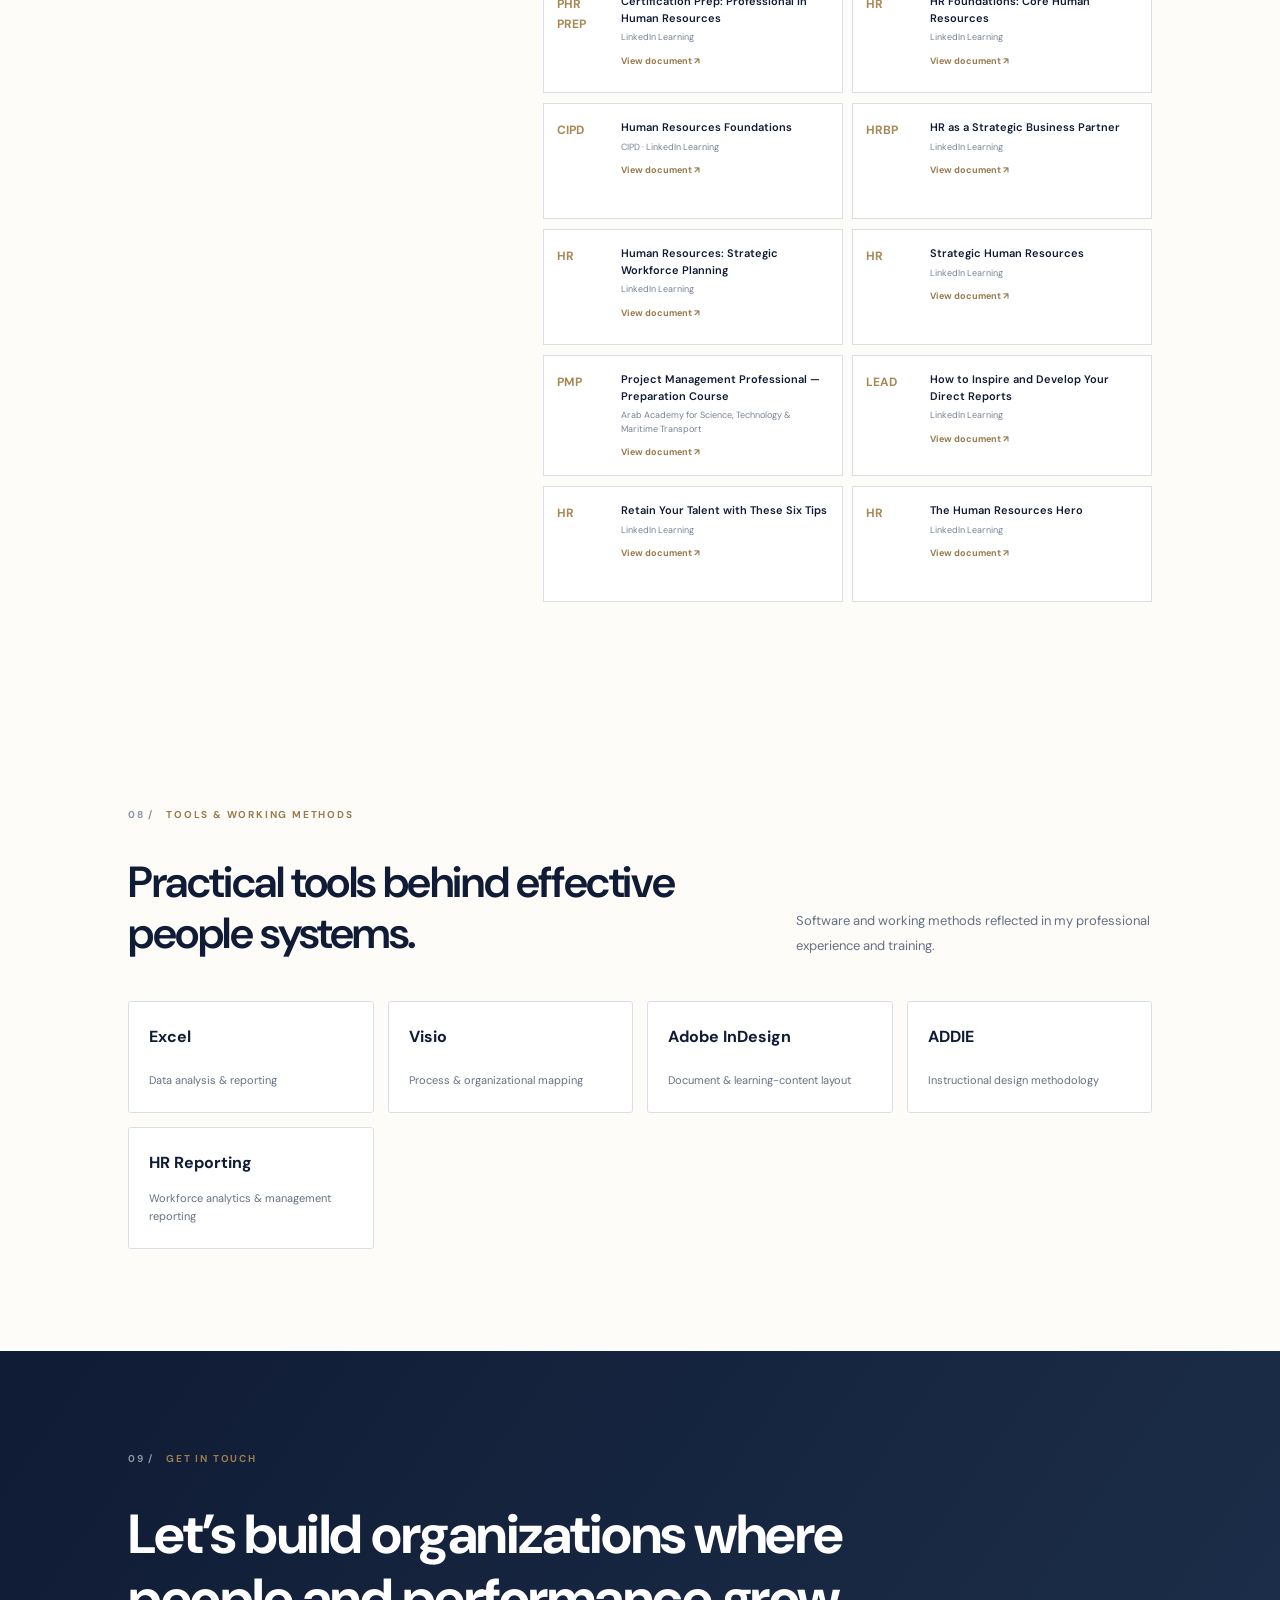
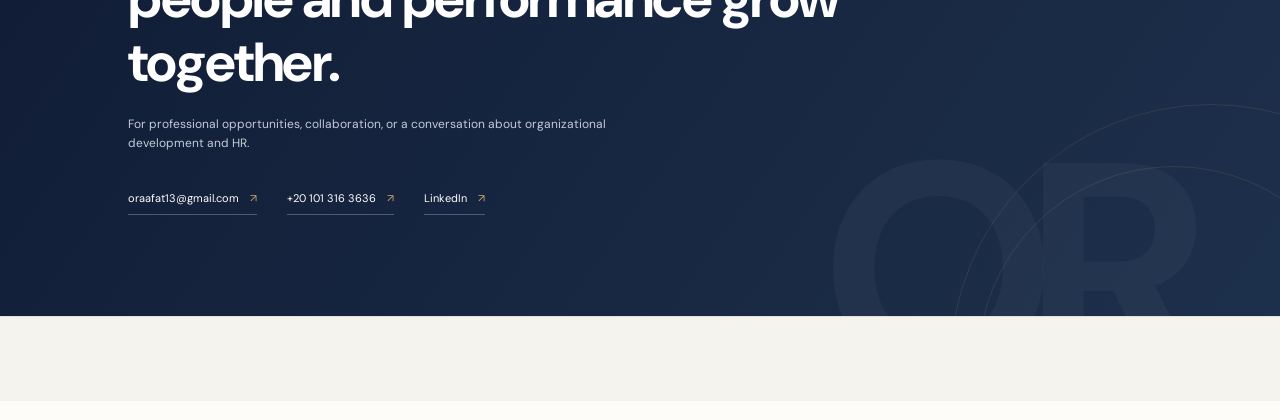
==== commit 989491b2: "Replace credential timeline with unified grid" ====
--- a/index.html
+++ b/index.html
@@ -212,55 +212,25 @@
       <div class="section-kicker"><span>07 /</span><span data-en="CREDENTIALS" data-ar="المؤهلات والشهادات">CREDENTIALS</span></div>
       <div class="credentials-layout">
         <div><h2 data-en="Continuous learning. Practical application." data-ar="تعلم مستمر، وتطبيق عملي.">Continuous learning. Practical application.</h2><p data-en="Professional certifications, specialist courses, and academic foundations that support my work. Select any record to view its document." data-ar="شهادات مهنية ودورات تخصصية وأساس أكاديمي يدعم عملي. اختر أي شهادة لعرض المستند.">Professional certifications, specialist courses, and academic foundations that support my work. Select any record to view its document.</p><p class="credential-note" data-en="Training and preparation records are identified as such; they are not represented as earned professional credentials." data-ar="يتم توضيح الدورات التحضيرية وشهادات الحضور بصفتها، ولا تُعرض باعتبارها اعتمادات مهنية مكتسبة.">Training and preparation records are identified as such; they are not represented as earned professional credentials.</p></div>
-        <div class="credential-years">
-          <div class="credential-year-group">
-            <div class="credential-year-heading"><h3>2026</h3><span>01 <span data-en="records" data-ar="سجلات">records</span></span></div>
-            <div class="credential-grid">
-              <button class="credential credential-view" type="button" data-cert="CertificateOfCompletion_Generative AI in HR.pdf"><b>HRCI</b><span data-en="Generative AI in HR" data-ar="الذكاء الاصطناعي التوليدي في الموارد البشرية">Generative AI in HR</span><small>HRCI / 2026 · Course completion</small><em data-en="View document ↗" data-ar="عرض المستند ↗">View document ↗</em></button>
-            </div>
-          </div>
-          <div class="credential-year-group">
-            <div class="credential-year-heading"><h3>2025</h3><span>01 <span data-en="records" data-ar="سجلات">records</span></span></div>
-            <div class="credential-grid">
-              <button class="credential credential-view" type="button" data-cert="Talent Acquisitions.png"><b>COURSERA</b><span data-en="Talent Acquisition" data-ar="اكتساب المواهب">Talent Acquisition</span><small>Coursera / HRCI · 14 August 2025</small><em data-en="View document ↗" data-ar="عرض المستند ↗">View document ↗</em></button>
-            </div>
-          </div>
-          <div class="credential-year-group">
-            <div class="credential-year-heading"><h3>2024</h3><span>03 <span data-en="records" data-ar="سجلات">records</span></span></div>
-            <div class="credential-grid">
-              <button class="credential credential-view" type="button" data-cert="Manpower Planning.jpeg"><b>HIRED</b><span data-en="Manpower Planning & Talent Acquisition Workshop" data-ar="ورشة تخطيط القوى العاملة واكتساب المواهب">Manpower Planning & Talent Acquisition Workshop</span><small>HiRED / 4 October 2024 · Completion</small><em data-en="View document ↗" data-ar="عرض المستند ↗">View document ↗</em></button>
-              <button class="credential credential-view" type="button" data-cert="Total Rewards Management.jpeg"><b>HIRED</b><span data-en="Total Rewards Management Workshop" data-ar="ورشة إدارة إجمالي المكافآت">Total Rewards Management Workshop</span><small>HiRED / 28 September 2024 · Workshop</small><em data-en="View document ↗" data-ar="عرض المستند ↗">View document ↗</em></button>
-              <button class="credential credential-view" type="button" data-cert="OD.jpeg"><b>HIRED</b><span data-en="Organizational Development Workshop" data-ar="ورشة التطوير المؤسسي">Organizational Development Workshop</span><small>HiRED / 7 September 2024 · Attendance</small><em data-en="View document ↗" data-ar="عرض المستند ↗">View document ↗</em></button>
-            </div>
-          </div>
-          <div class="credential-year-group">
-            <div class="credential-year-heading"><h3>2023</h3><span>02 <span data-en="records" data-ar="سجلات">records</span></span></div>
-            <div class="credential-grid">
-              <button class="credential credential-view" type="button" data-cert="ISO.jpeg"><b>ISO 9001</b><span data-en="Understanding ISO 9001:2015 Requirements" data-ar="فهم متطلبات ISO 9001:2015">Understanding ISO 9001:2015 Requirements</span><small>Arab Academy for Science, Technology & Maritime Transport / 2023 · Attendance</small><em data-en="View document ↗" data-ar="عرض المستند ↗">View document ↗</em></button>
-              <button class="credential credential-view" type="button" data-cert="Workforce Egypt.jpeg"><b>USAID</b><span data-en="Continuous Learning & Training Capacity Building Workshop" data-ar="ورشة بناء القدرات في التعلم والتدريب المستمر">Continuous Learning & Training Capacity Building Workshop</span><small>Workforce Egypt / 16–20 December 2023 · Attendance</small><em data-en="View document ↗" data-ar="عرض المستند ↗">View document ↗</em></button>
-            </div>
-          </div>
-          <div class="credential-year-group">
-            <div class="credential-year-heading"><h3>2017</h3><span>01 <span data-en="records" data-ar="سجلات">records</span></span></div>
-            <div class="credential-grid">
-              <button class="credential credential-view" type="button" data-cert="PMP.jpeg"><b>PMP</b><span data-en="Project Management Professional — Preparation Course" data-ar="دورة تحضيرية لإدارة المشروعات PMP">Project Management Professional — Preparation Course</span><small>Arab Academy for Science, Technology & Maritime Transport / 2017 · Attendance statement</small><em data-en="View document ↗" data-ar="عرض المستند ↗">View document ↗</em></button>
-            </div>
-          </div>
-          <div class="credential-year-group">
-            <div class="credential-year-heading"><h3><span data-en="Additional learning" data-ar="تعلم إضافي">Additional learning</span></h3><span>10 <span data-en="records" data-ar="سجلات">records</span></span></div>
-            <div class="credential-grid">
-              <button class="credential credential-view" type="button" data-cert="PHRI.jpeg"><b>PHRi</b><span data-en="Professional in Human Resources International — Preparation" data-ar="التحضير لشهادة الموارد البشرية الدولية PHRi">Professional in Human Resources International — Preparation</span><small>HRCI / JobeeX Consulting · 60-hour preparation programme</small><em data-en="View document ↗" data-ar="عرض المستند ↗">View document ↗</em></button>
-              <button class="credential credential-view" type="button" data-cert="CertificateOfCompletion_Certification Prep Professional in Human Resources PHR 2018.pdf"><b>PHR PREP</b><span data-en="Certification Prep: Professional in Human Resources" data-ar="التحضير لشهادة Professional in Human Resources">Certification Prep: Professional in Human Resources</span><small>LinkedIn Learning · Preparation course completion</small><em data-en="View document ↗" data-ar="عرض المستند ↗">View document ↗</em></button>
-              <button class="credential credential-view" type="button" data-cert="CertificateOfCompletion_HR Foundations Core Human Resources.pdf"><b>HR</b><span data-en="HR Foundations: Core Human Resources" data-ar="أساسيات الموارد البشرية">HR Foundations: Core Human Resources</span><small>LinkedIn Learning · Course completion</small><em data-en="View document ↗" data-ar="عرض المستند ↗">View document ↗</em></button>
-              <button class="credential credential-view" type="button" data-cert="CertificateOfCompletion_Human Resources Foundations by the Chartered Institute of Personnel and Development CIPD and LinkedIn.pdf"><b>CIPD</b><span data-en="Human Resources Foundations" data-ar="أساسيات الموارد البشرية">Human Resources Foundations</span><small>CIPD / LinkedIn Learning · Course completion</small><em data-en="View document ↗" data-ar="عرض المستند ↗">View document ↗</em></button>
-              <button class="credential credential-view" type="button" data-cert="CertificateOfCompletion_HR as a Strategic Business Partner.pdf"><b>HRBP</b><span data-en="HR as a Strategic Business Partner" data-ar="الموارد البشرية كشريك أعمال استراتيجي">HR as a Strategic Business Partner</span><small>LinkedIn Learning · Course completion</small><em data-en="View document ↗" data-ar="عرض المستند ↗">View document ↗</em></button>
-              <button class="credential credential-view" type="button" data-cert="CertificateOfCompletion_Human Resources Strategic Workforce Planning 2018.pdf"><b>HR</b><span data-en="Human Resources: Strategic Workforce Planning" data-ar="التخطيط الاستراتيجي للقوى العاملة">Human Resources: Strategic Workforce Planning</span><small>LinkedIn Learning · Course completion</small><em data-en="View document ↗" data-ar="عرض المستند ↗">View document ↗</em></button>
-              <button class="credential credential-view" type="button" data-cert="CertificateOfCompletion_Strategic Human Resources.pdf"><b>HR</b><span data-en="Strategic Human Resources" data-ar="الموارد البشرية الاستراتيجية">Strategic Human Resources</span><small>LinkedIn Learning · Course completion</small><em data-en="View document ↗" data-ar="عرض المستند ↗">View document ↗</em></button>
-              <button class="credential credential-view" type="button" data-cert="CertificateOfCompletion_How to Inspire and Develop Your Direct Reports.pdf"><b>LEAD</b><span data-en="How to Inspire and Develop Your Direct Reports" data-ar="كيفية إلهام وتطوير فريقك المباشر">How to Inspire and Develop Your Direct Reports</span><small>LinkedIn Learning · Course completion</small><em data-en="View document ↗" data-ar="عرض المستند ↗">View document ↗</em></button>
-              <button class="credential credential-view" type="button" data-cert="CertificateOfCompletion_Retain Your Talent with These Six Tips.pdf"><b>HR</b><span data-en="Retain Your Talent with These Six Tips" data-ar="الاحتفاظ بالمواهب: ست نصائح">Retain Your Talent with These Six Tips</span><small>LinkedIn Learning · Course completion</small><em data-en="View document ↗" data-ar="عرض المستند ↗">View document ↗</em></button>
-              <button class="credential credential-view" type="button" data-cert="CertificateOfCompletion_The Human Resources Hero.pdf"><b>HR</b><span data-en="The Human Resources Hero" data-ar="بطل الموارد البشرية">The Human Resources Hero</span><small>LinkedIn Learning · Course completion</small><em data-en="View document ↗" data-ar="عرض المستند ↗">View document ↗</em></button>
-            </div>
-          </div>
+        <div class="credential-grid credential-grid-all">
+          <button class="credential credential-view" type="button" data-cert="CertificateOfCompletion_Generative AI in HR.pdf"><b>HRCI</b><span data-en="Generative AI in HR" data-ar="الذكاء الاصطناعي التوليدي في الموارد البشرية">Generative AI in HR</span><small>HRCI</small><em data-en="View document ↗" data-ar="عرض المستند ↗">View document ↗</em></button>
+          <button class="credential credential-view" type="button" data-cert="Talent Acquisitions.png"><b>COURSERA</b><span data-en="Talent Acquisition" data-ar="اكتساب المواهب">Talent Acquisition</span><small>Coursera · HRCI · 14 August 2025</small><em data-en="View document ↗" data-ar="عرض المستند ↗">View document ↗</em></button>
+          <button class="credential credential-view" type="button" data-cert="Manpower Planning.jpeg"><b>HIRED</b><span data-en="Manpower Planning & Talent Acquisition Workshop" data-ar="ورشة تخطيط القوى العاملة واكتساب المواهب">Manpower Planning & Talent Acquisition Workshop</span><small>HiRED</small><em data-en="View document ↗" data-ar="عرض المستند ↗">View document ↗</em></button>
+          <button class="credential credential-view" type="button" data-cert="Total Rewards Management.jpeg"><b>HIRED</b><span data-en="Total Rewards Management Workshop" data-ar="ورشة إدارة إجمالي المكافآت">Total Rewards Management Workshop</span><small>HiRED</small><em data-en="View document ↗" data-ar="عرض المستند ↗">View document ↗</em></button>
+          <button class="credential credential-view" type="button" data-cert="OD.jpeg"><b>HIRED</b><span data-en="Organizational Development Workshop" data-ar="ورشة التطوير المؤسسي">Organizational Development Workshop</span><small>HiRED</small><em data-en="View document ↗" data-ar="عرض المستند ↗">View document ↗</em></button>
+          <button class="credential credential-view" type="button" data-cert="ISO.jpeg"><b>ISO 9001</b><span data-en="Understanding ISO 9001:2015 Requirements" data-ar="فهم متطلبات ISO 9001:2015">Understanding ISO 9001:2015 Requirements</span><small>Arab Academy for Science, Technology & Maritime Transport</small><em data-en="View document ↗" data-ar="عرض المستند ↗">View document ↗</em></button>
+          <button class="credential credential-view" type="button" data-cert="Workforce Egypt.jpeg"><b>USAID</b><span data-en="Continuous Learning & Training Capacity Building Workshop" data-ar="ورشة بناء القدرات في التعلم والتدريب المستمر">Continuous Learning & Training Capacity Building Workshop</span><small>Workforce Egypt</small><em data-en="View document ↗" data-ar="عرض المستند ↗">View document ↗</em></button>
+          <button class="credential credential-view" type="button" data-cert="PHRI.jpeg"><b>PHRi</b><span data-en="Professional in Human Resources International — Preparation" data-ar="التحضير لشهادة الموارد البشرية الدولية PHRi">Professional in Human Resources International — Preparation</span><small>HRCI · JobeeX Consulting</small><em data-en="View document ↗" data-ar="عرض المستند ↗">View document ↗</em></button>
+          <button class="credential credential-view" type="button" data-cert="CertificateOfCompletion_Certification Prep Professional in Human Resources PHR 2018.pdf"><b>PHR PREP</b><span data-en="Certification Prep: Professional in Human Resources" data-ar="التحضير لشهادة Professional in Human Resources">Certification Prep: Professional in Human Resources</span><small>LinkedIn Learning</small><em data-en="View document ↗" data-ar="عرض المستند ↗">View document ↗</em></button>
+          <button class="credential credential-view" type="button" data-cert="CertificateOfCompletion_HR Foundations Core Human Resources.pdf"><b>HR</b><span data-en="HR Foundations: Core Human Resources" data-ar="أساسيات الموارد البشرية">HR Foundations: Core Human Resources</span><small>LinkedIn Learning</small><em data-en="View document ↗" data-ar="عرض المستند ↗">View document ↗</em></button>
+          <button class="credential credential-view" type="button" data-cert="CertificateOfCompletion_Human Resources Foundations by the Chartered Institute of Personnel and Development CIPD and LinkedIn.pdf"><b>CIPD</b><span data-en="Human Resources Foundations" data-ar="أساسيات الموارد البشرية">Human Resources Foundations</span><small>CIPD · LinkedIn Learning</small><em data-en="View document ↗" data-ar="عرض المستند ↗">View document ↗</em></button>
+          <button class="credential credential-view" type="button" data-cert="CertificateOfCompletion_HR as a Strategic Business Partner.pdf"><b>HRBP</b><span data-en="HR as a Strategic Business Partner" data-ar="الموارد البشرية كشريك أعمال استراتيجي">HR as a Strategic Business Partner</span><small>LinkedIn Learning</small><em data-en="View document ↗" data-ar="عرض المستند ↗">View document ↗</em></button>
+          <button class="credential credential-view" type="button" data-cert="CertificateOfCompletion_Human Resources Strategic Workforce Planning 2018.pdf"><b>HR</b><span data-en="Human Resources: Strategic Workforce Planning" data-ar="التخطيط الاستراتيجي للقوى العاملة">Human Resources: Strategic Workforce Planning</span><small>LinkedIn Learning</small><em data-en="View document ↗" data-ar="عرض المستند ↗">View document ↗</em></button>
+          <button class="credential credential-view" type="button" data-cert="CertificateOfCompletion_Strategic Human Resources.pdf"><b>HR</b><span data-en="Strategic Human Resources" data-ar="الموارد البشرية الاستراتيجية">Strategic Human Resources</span><small>LinkedIn Learning</small><em data-en="View document ↗" data-ar="عرض المستند ↗">View document ↗</em></button>
+          <button class="credential credential-view" type="button" data-cert="PMP.jpeg"><b>PMP</b><span data-en="Project Management Professional — Preparation Course" data-ar="دورة تحضيرية لإدارة المشروعات PMP">Project Management Professional — Preparation Course</span><small>Arab Academy for Science, Technology & Maritime Transport</small><em data-en="View document ↗" data-ar="عرض المستند ↗">View document ↗</em></button>
+          <button class="credential credential-view" type="button" data-cert="CertificateOfCompletion_How to Inspire and Develop Your Direct Reports.pdf"><b>LEAD</b><span data-en="How to Inspire and Develop Your Direct Reports" data-ar="كيفية إلهام وتطوير فريقك المباشر">How to Inspire and Develop Your Direct Reports</span><small>LinkedIn Learning</small><em data-en="View document ↗" data-ar="عرض المستند ↗">View document ↗</em></button>
+          <button class="credential credential-view" type="button" data-cert="CertificateOfCompletion_Retain Your Talent with These Six Tips.pdf"><b>HR</b><span data-en="Retain Your Talent with These Six Tips" data-ar="الاحتفاظ بالمواهب: ست نصائح">Retain Your Talent with These Six Tips</span><small>LinkedIn Learning</small><em data-en="View document ↗" data-ar="عرض المستند ↗">View document ↗</em></button>
+          <button class="credential credential-view" type="button" data-cert="CertificateOfCompletion_The Human Resources Hero.pdf"><b>HR</b><span data-en="The Human Resources Hero" data-ar="بطل الموارد البشرية">The Human Resources Hero</span><small>LinkedIn Learning</small><em data-en="View document ↗" data-ar="عرض المستند ↗">View document ↗</em></button>
         </div>
       </div>
     </section>
--- a/styles.css
+++ b/styles.css
@@ -543,3 +543,22 @@
   .credentials-layout{grid-template-columns:1fr;gap:28px}
   .credential-view{grid-template-columns:72px minmax(0,1fr);gap:5px 12px}
 }
+
+
+/* Credentials: chronological year groups and compact certificate cards */
+.credentials-layout{grid-template-columns:.72fr 1.28fr;gap:7%}
+.credential-years{display:flex;flex-direction:column;gap:28px;min-width:0}
+.credential-year-group{min-width:0}
+.credential-year-heading{display:flex;align-items:center;justify-content:space-between;gap:16px;margin:0 0 12px;padding-bottom:9px;border-bottom:1px solid var(--line)}
+.credential-year-heading h3{margin:0;color:var(--navy);font-size:18px;font-weight:600;letter-spacing:-.3px}
+.credential-year-heading>span{color:#9299a9;font-size:9px;letter-spacing:1px;text-transform:uppercase}
+.credential-grid{display:grid;grid-template-columns:repeat(2,minmax(0,1fr));gap:10px}
+.credential-grid .credential{display:grid;grid-template-columns:52px minmax(0,1fr);gap:5px 12px;align-content:start;min-height:116px;padding:15px 13px;border:1px solid var(--line);background:#fff;transition:transform .2s ease,border-color .2s ease,box-shadow .2s ease}
+.credential-grid .credential>b{grid-row:1 / span 2;align-self:start;padding-top:2px;font-size:12px;overflow-wrap:anywhere}
+.credential-grid .credential>span{font-size:11px;line-height:1.5}
+.credential-grid .credential small{grid-column:2;font-size:9px;line-height:1.5}
+.credential-grid .credential em{grid-column:2;opacity:1;font-size:9px;margin-top:4px}
+.credential-grid .credential:hover,.credential-grid .credential:focus-visible{padding-left:13px;transform:translateY(-2px);border-color:rgba(195,147,80,.65);box-shadow:0 8px 22px rgba(12,20,61,.06);background:#fff}
+body[dir=rtl] .credential-grid .credential:hover,body[dir=rtl] .credential-grid .credential:focus-visible{padding-left:13px;padding-right:13px}
+@media(max-width:900px){.credentials-layout{grid-template-columns:1fr;gap:30px}.credentials-layout>div:first-child>p{max-width:600px}}
+@media(max-width:560px){.credential-grid{grid-template-columns:1fr}.credential-grid .credential{min-height:0}.credential-years{gap:23px}}
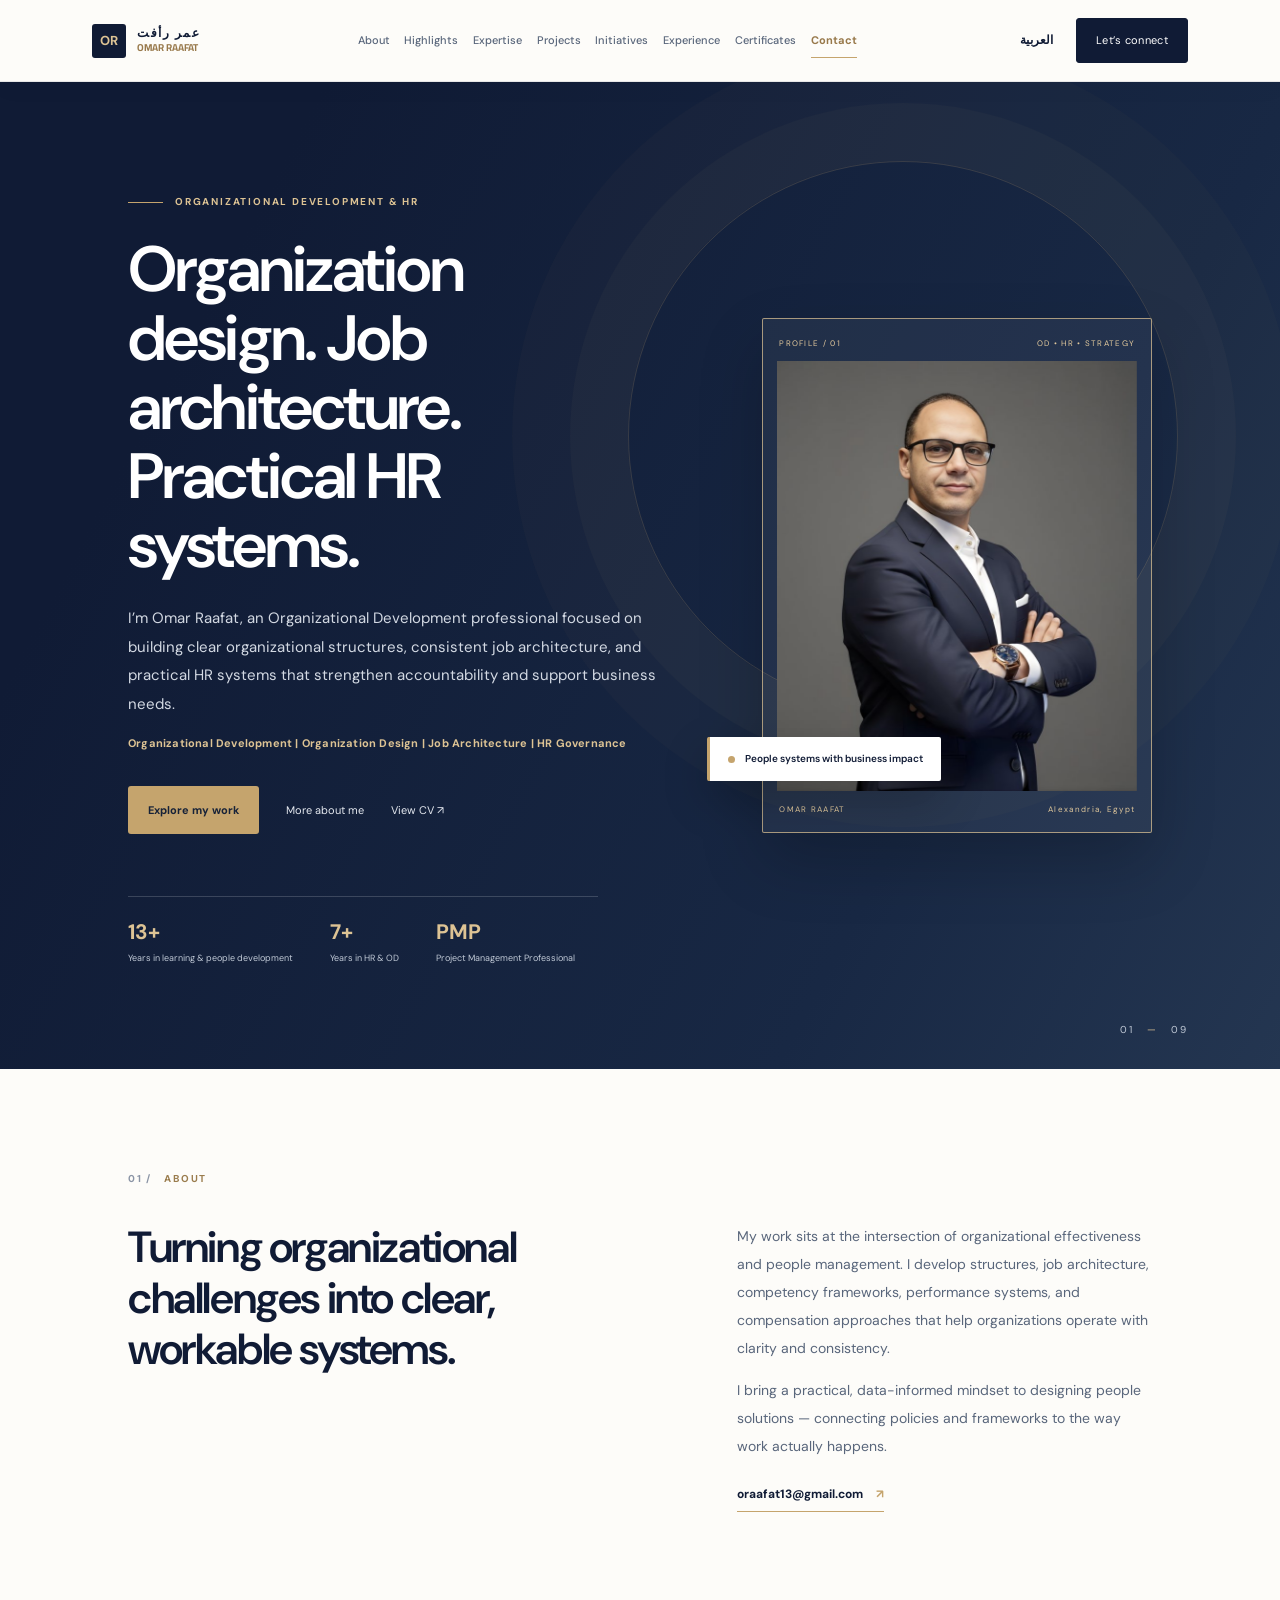
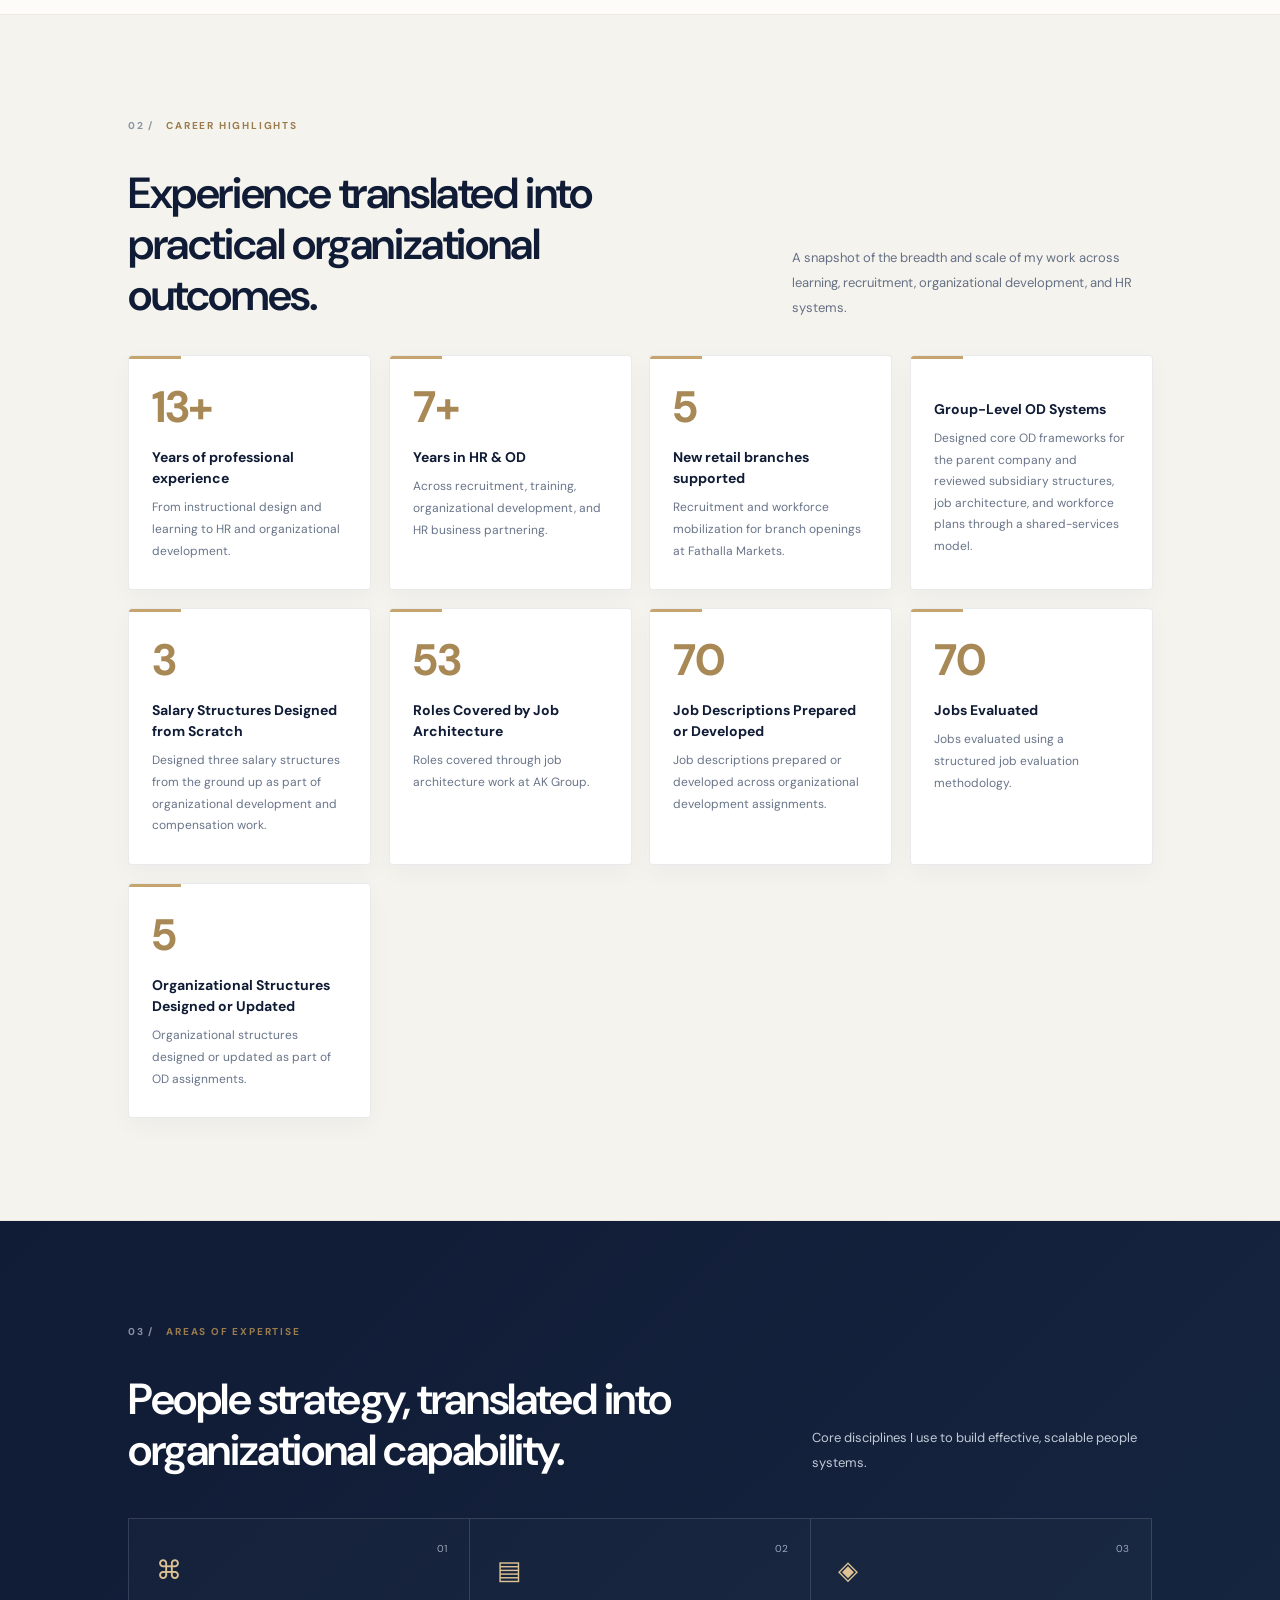
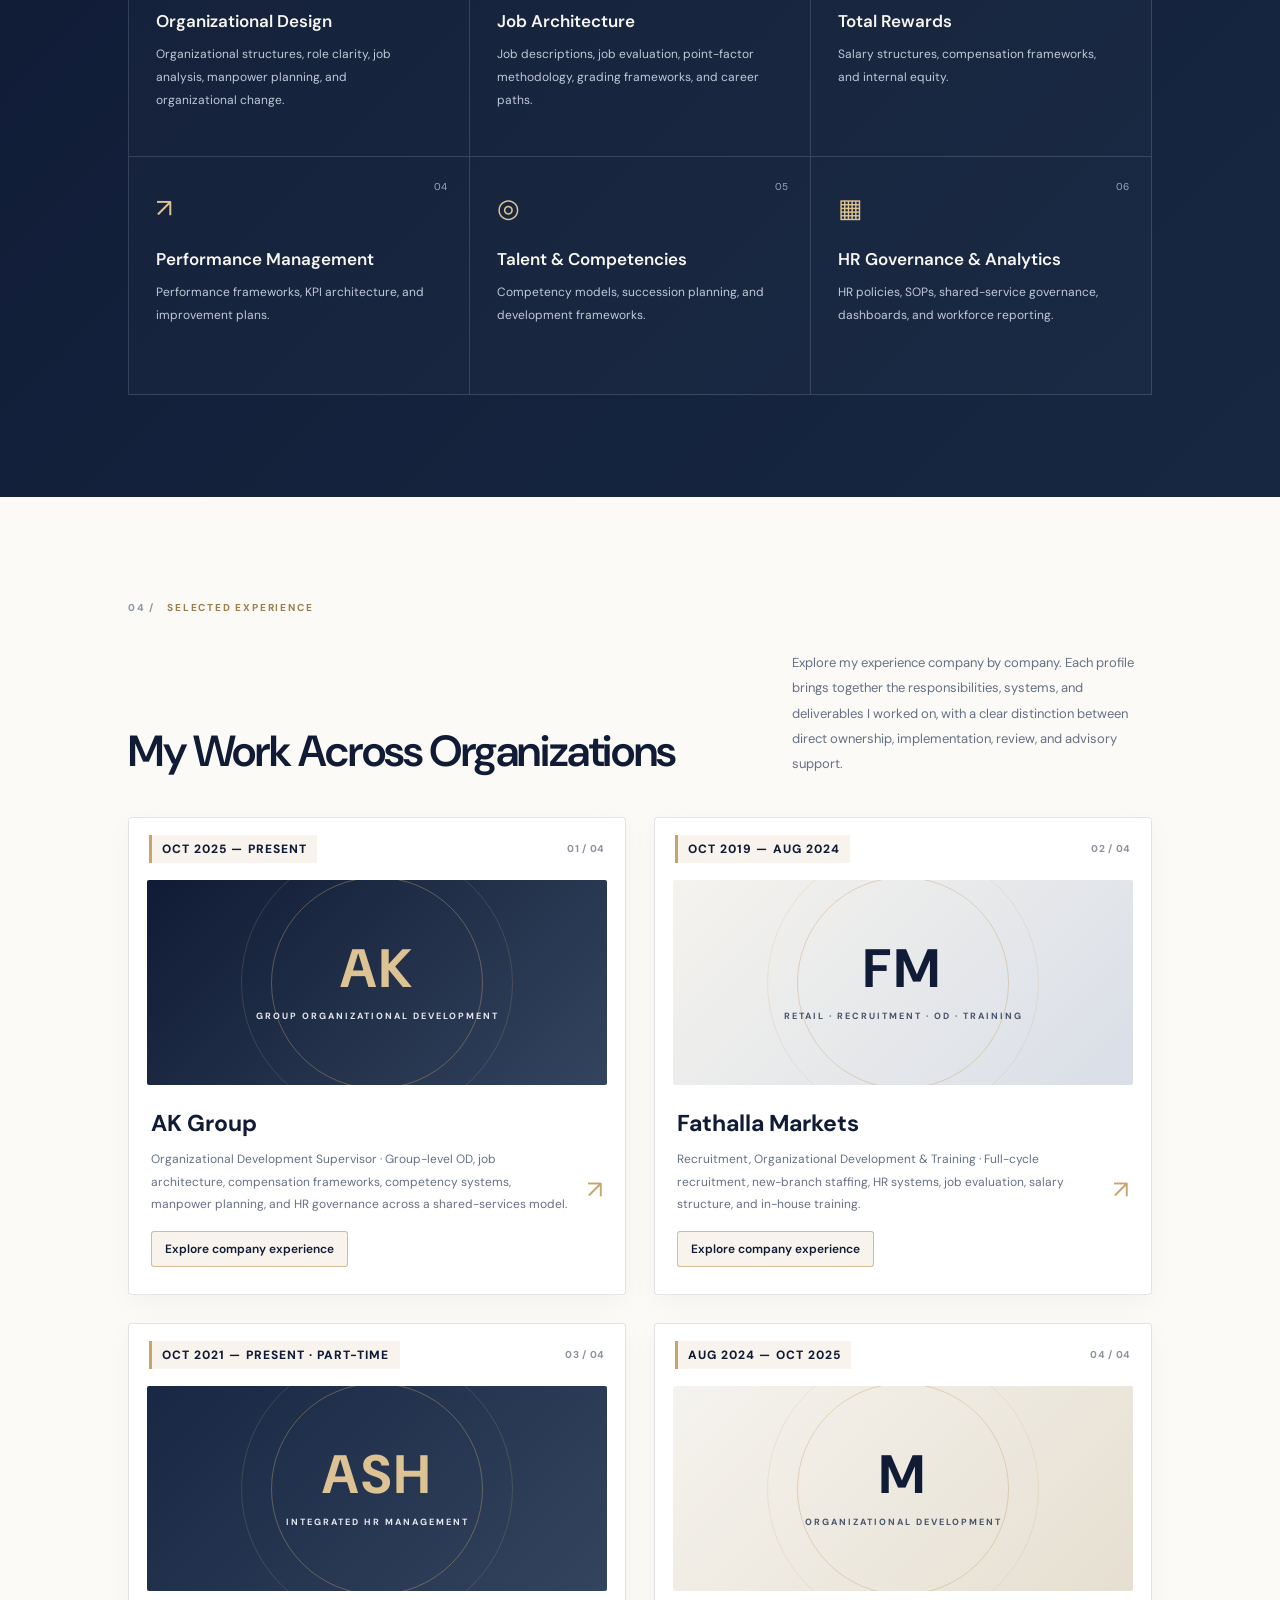
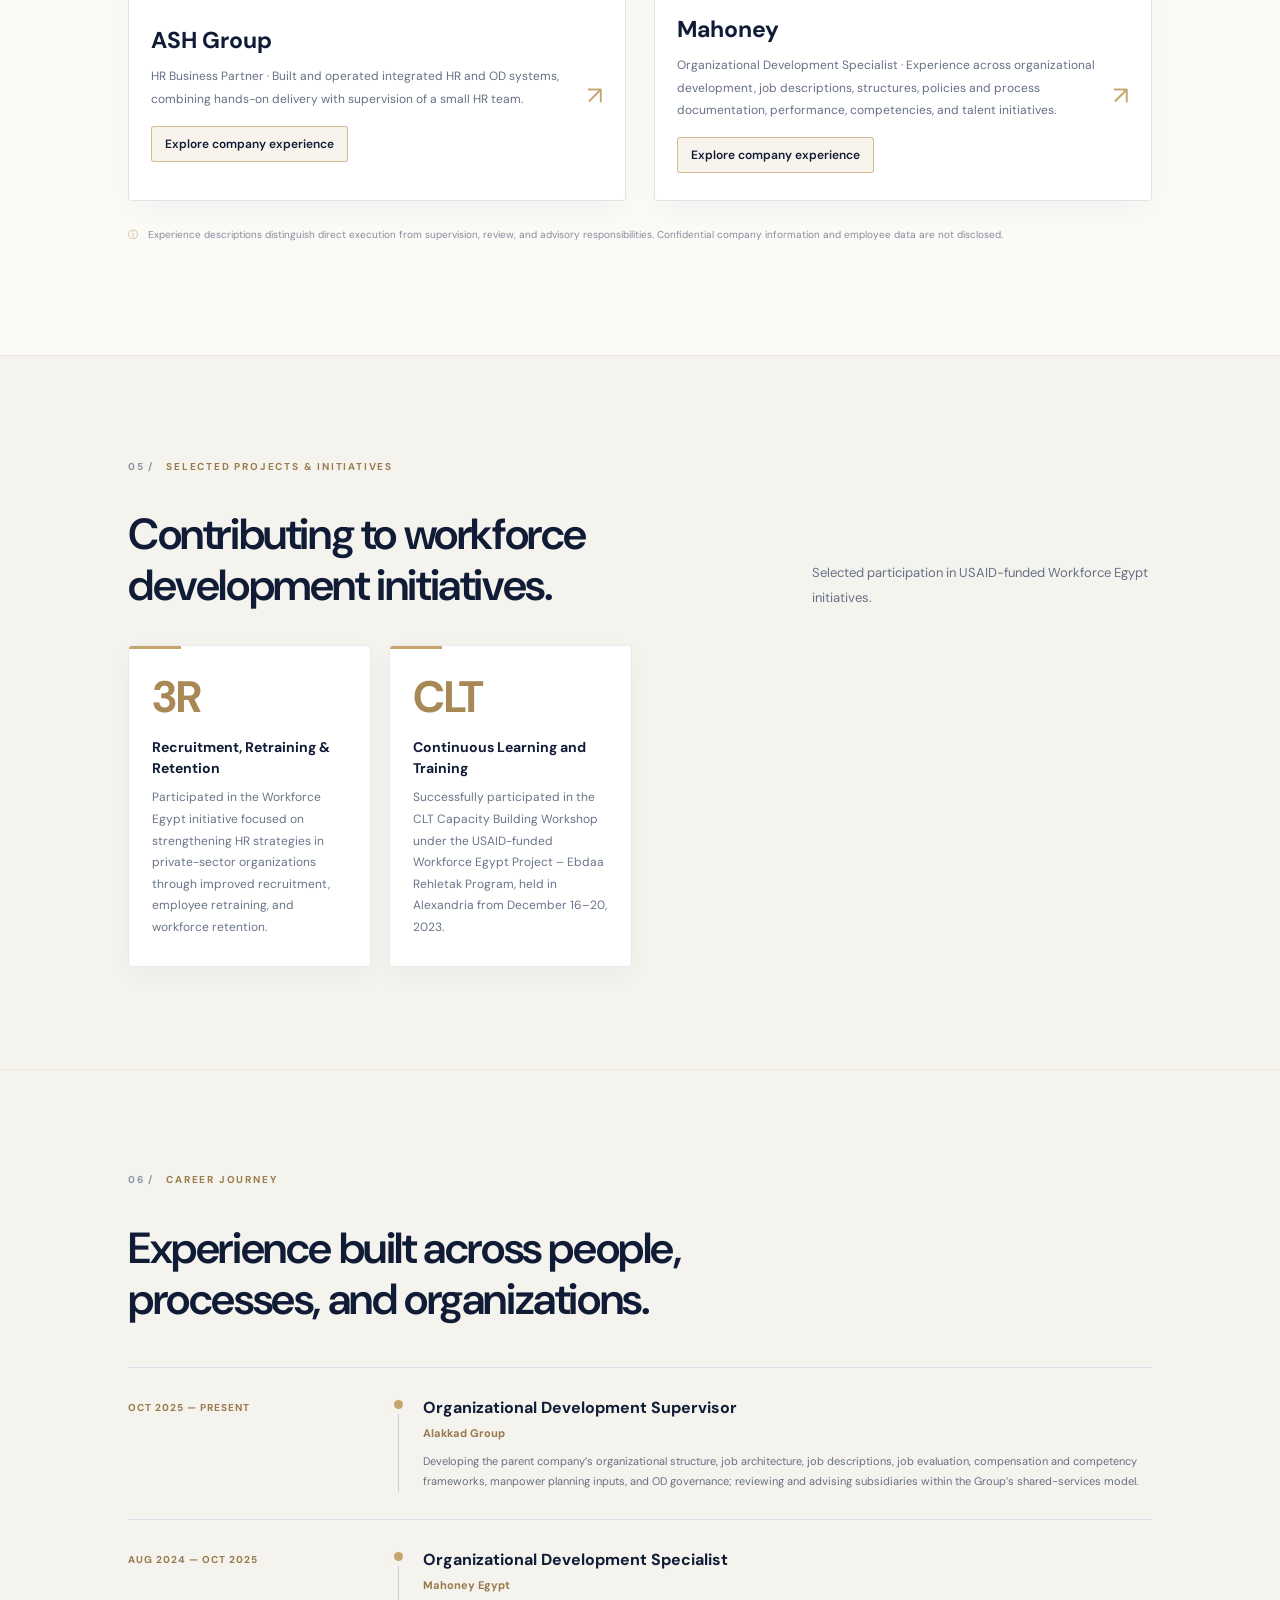
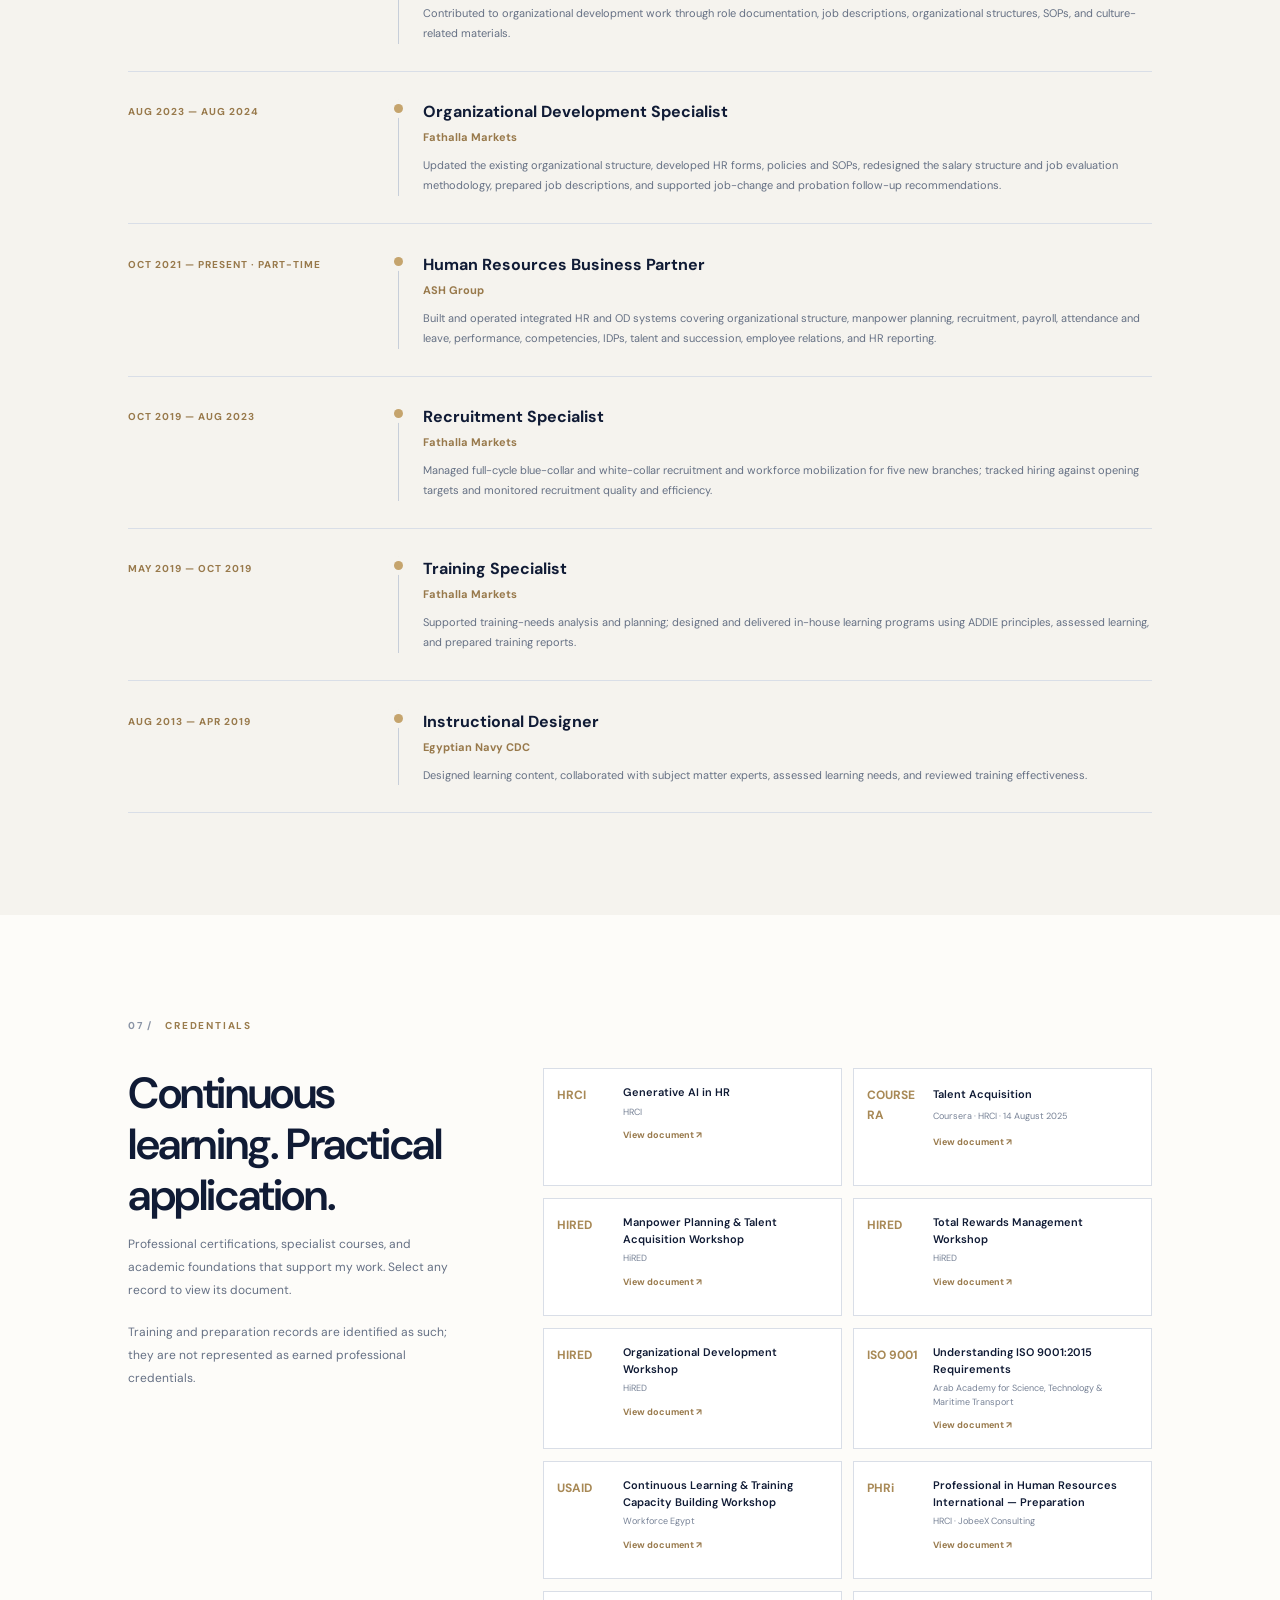
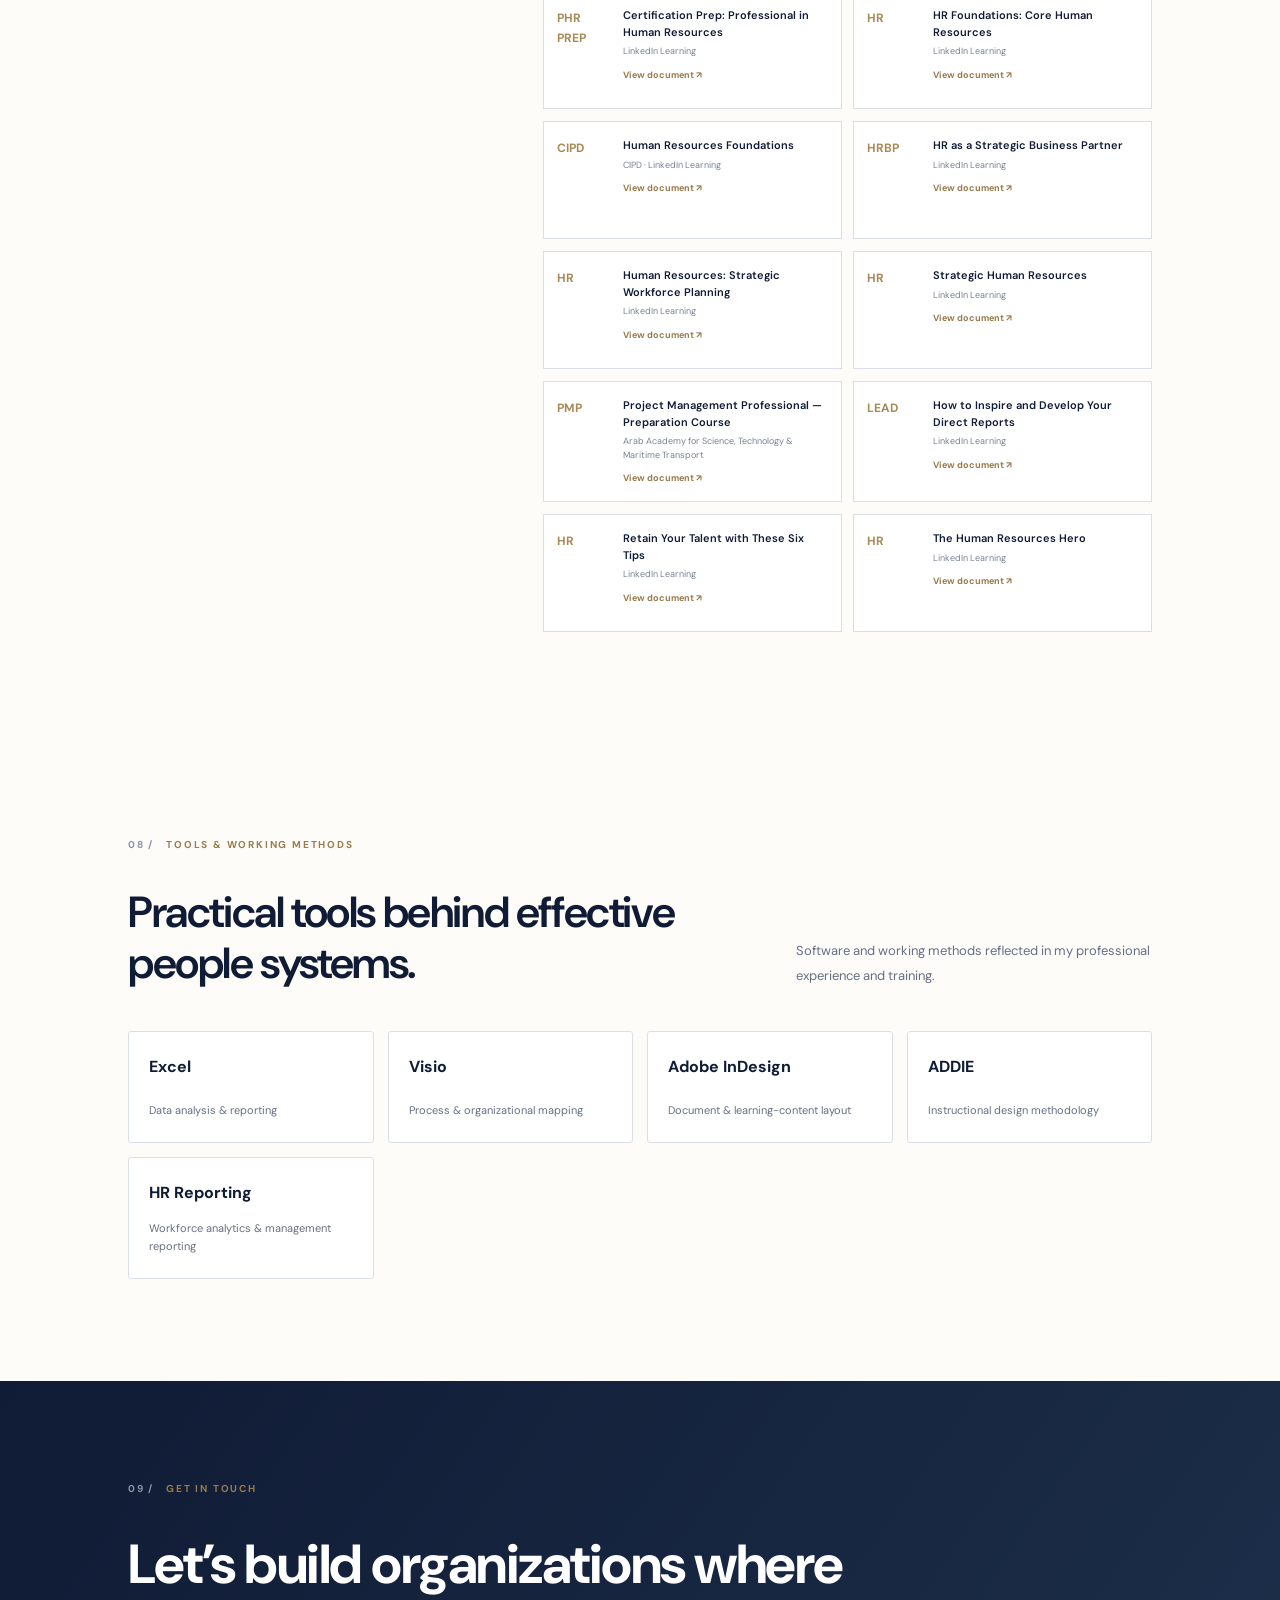
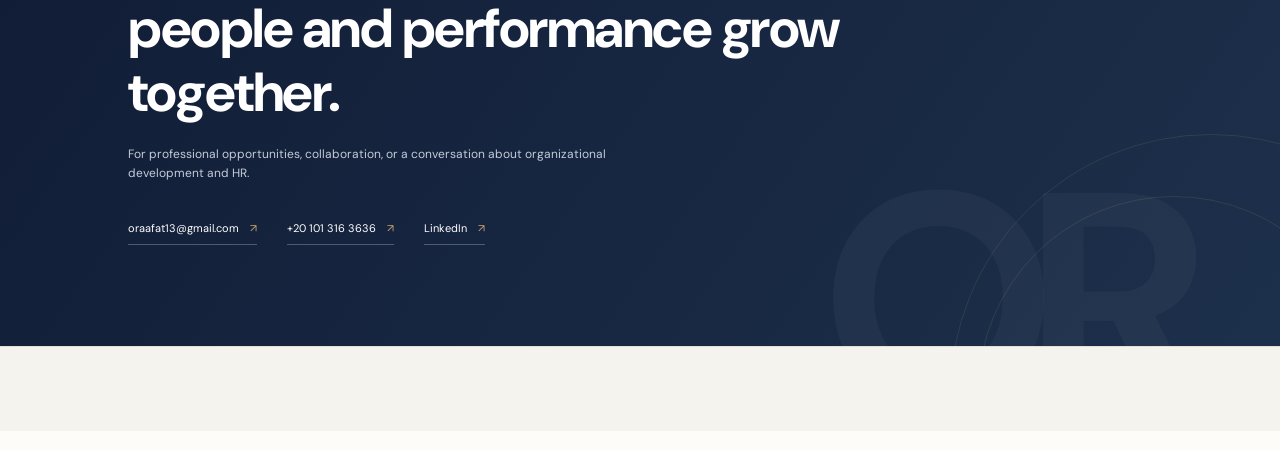
==== commit ccd6e000: "Refresh portfolio stylesheet cache" ====
--- a/index.html
+++ b/index.html
@@ -34,7 +34,7 @@
   <link rel="preconnect" href="https://fonts.googleapis.com">
   <link rel="preconnect" href="https://fonts.gstatic.com" crossorigin>
   <link href="https://fonts.googleapis.com/css2?family=DM+Sans:wght@400;500;600;700&family=Cairo:wght@400;500;600;700;800&display=swap" rel="stylesheet">
-  <link rel="stylesheet" href="styles.css?v=portfolio-v21">
+  <link rel="stylesheet" href="styles.css?v=portfolio-v22">
 </head>
 <body>
   <header class="site-header">
--- a/styles.css
+++ b/styles.css
@@ -562,3 +562,17 @@
 body[dir=rtl] .credential-grid .credential:hover,body[dir=rtl] .credential-grid .credential:focus-visible{padding-left:13px;padding-right:13px}
 @media(max-width:900px){.credentials-layout{grid-template-columns:1fr;gap:30px}.credentials-layout>div:first-child>p{max-width:600px}}
 @media(max-width:560px){.credential-grid{grid-template-columns:1fr}.credential-grid .credential{min-height:0}.credential-years{gap:23px}}
+
+
+/* Credentials: unified skills-focused grid, without timeline or year groupings */
+.credentials-layout{grid-template-columns:.72fr 1.28fr;gap:7%}
+.credential-grid-all{display:grid;grid-template-columns:repeat(2,minmax(0,1fr));gap:12px;align-content:start;min-width:0}
+.credential-grid-all .credential{display:grid;grid-template-columns:54px minmax(0,1fr);gap:5px 12px;align-content:start;min-height:118px;padding:15px 13px;border:1px solid var(--line);background:#fff;transition:transform .2s ease,border-color .2s ease,box-shadow .2s ease}
+.credential-grid-all .credential>b{grid-row:1 / span 2;align-self:start;padding-top:2px;font-size:12px;overflow-wrap:anywhere}
+.credential-grid-all .credential>span{font-size:11px;line-height:1.5}
+.credential-grid-all .credential small{grid-column:2;font-size:9px;line-height:1.5}
+.credential-grid-all .credential em{grid-column:2;opacity:1;font-size:9px;margin-top:4px}
+.credential-grid-all .credential:hover,.credential-grid-all .credential:focus-visible{padding-left:13px;transform:translateY(-2px);border-color:rgba(195,147,80,.65);box-shadow:0 8px 22px rgba(12,20,61,.06);background:#fff}
+body[dir=rtl] .credential-grid-all .credential:hover,body[dir=rtl] .credential-grid-all .credential:focus-visible{padding-left:13px;padding-right:13px}
+@media(max-width:900px){.credentials-layout{grid-template-columns:1fr;gap:30px}.credentials-layout>div:first-child>p{max-width:600px}}
+@media(max-width:560px){.credential-grid-all{grid-template-columns:1fr}.credential-grid-all .credential{min-height:0}}
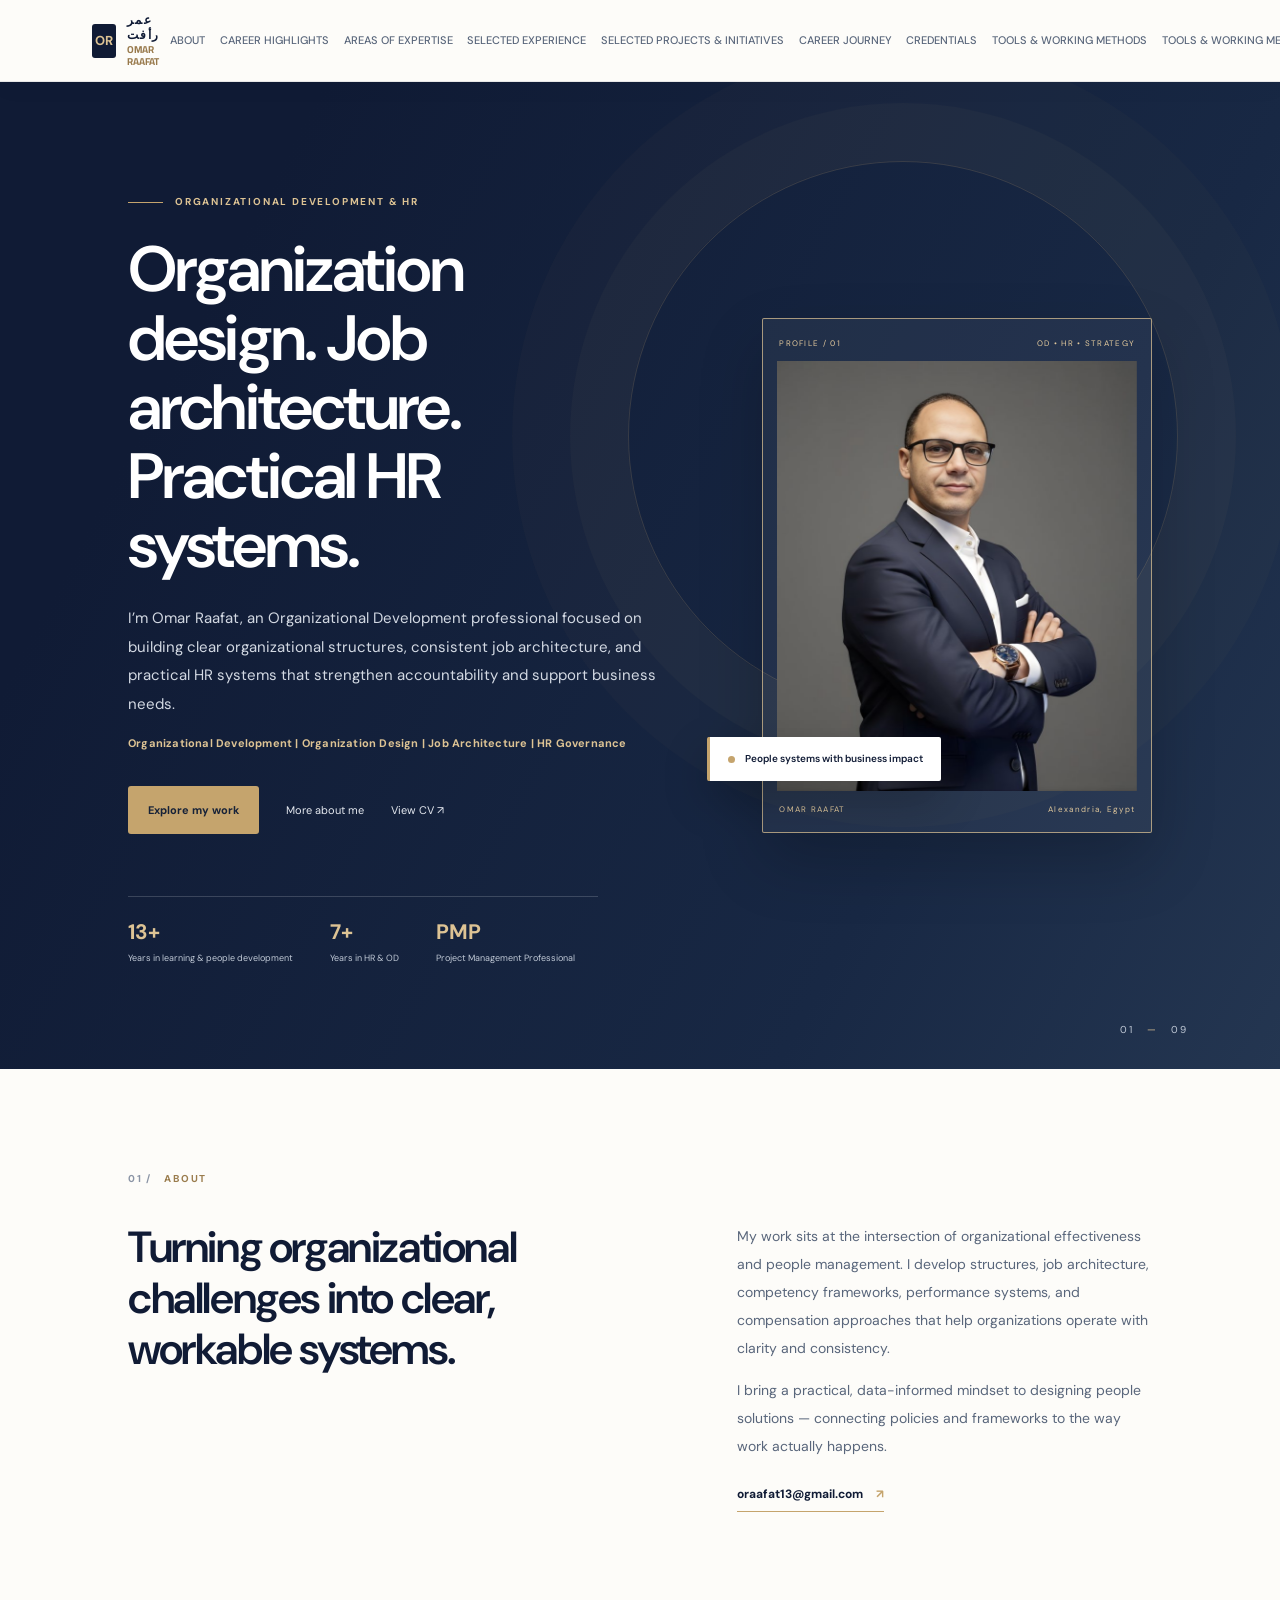
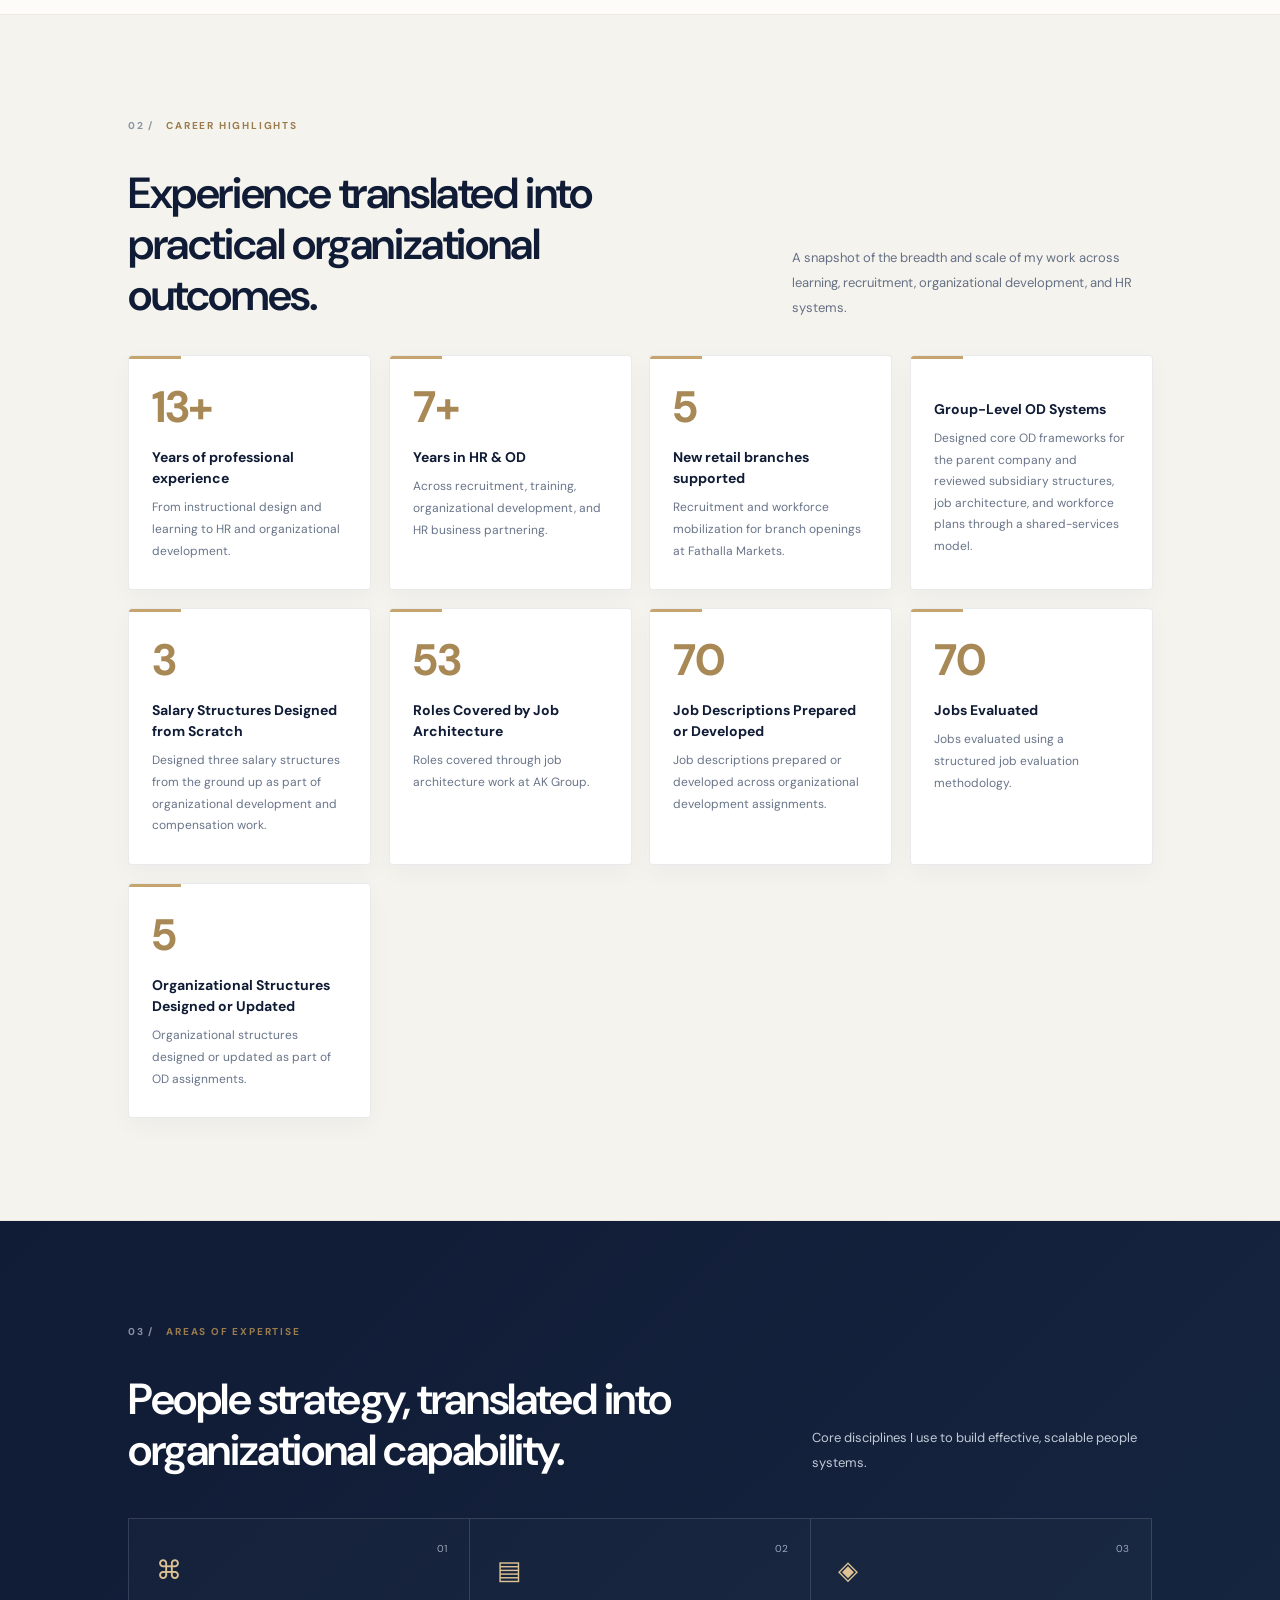
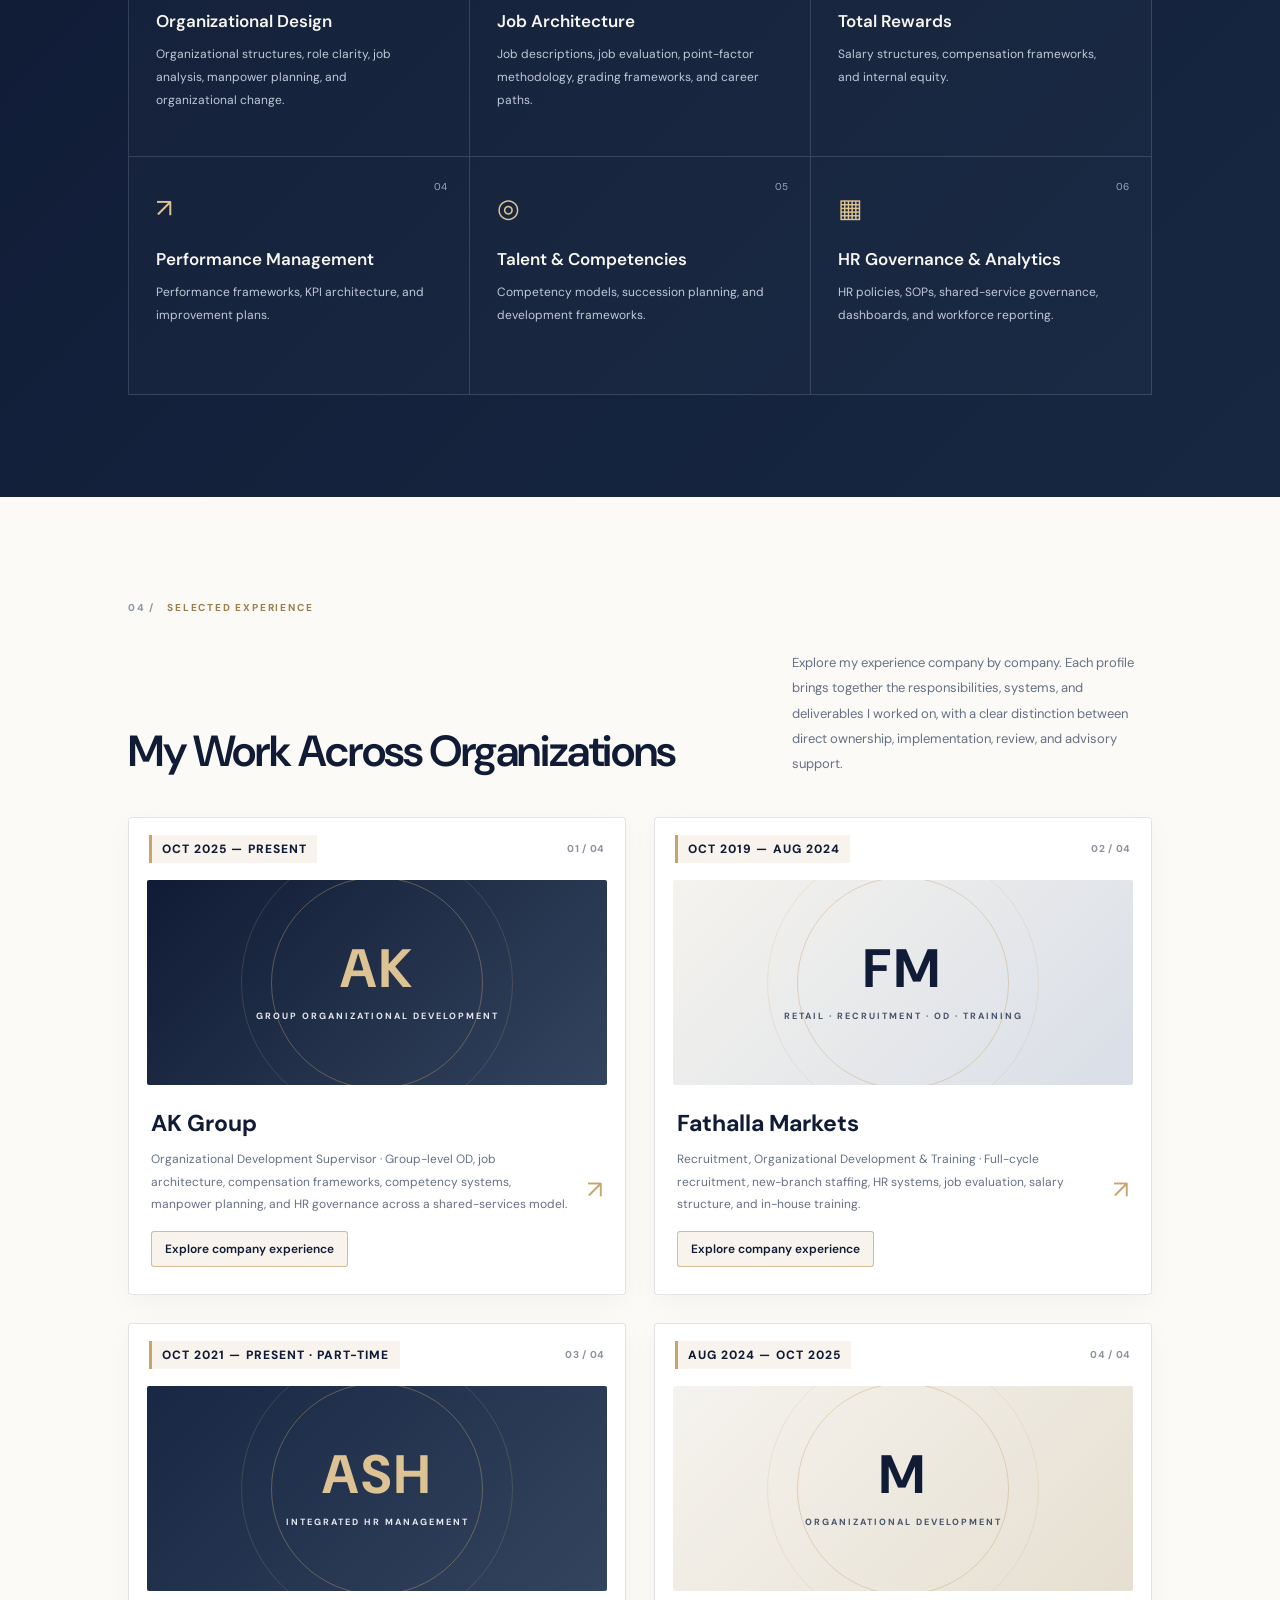
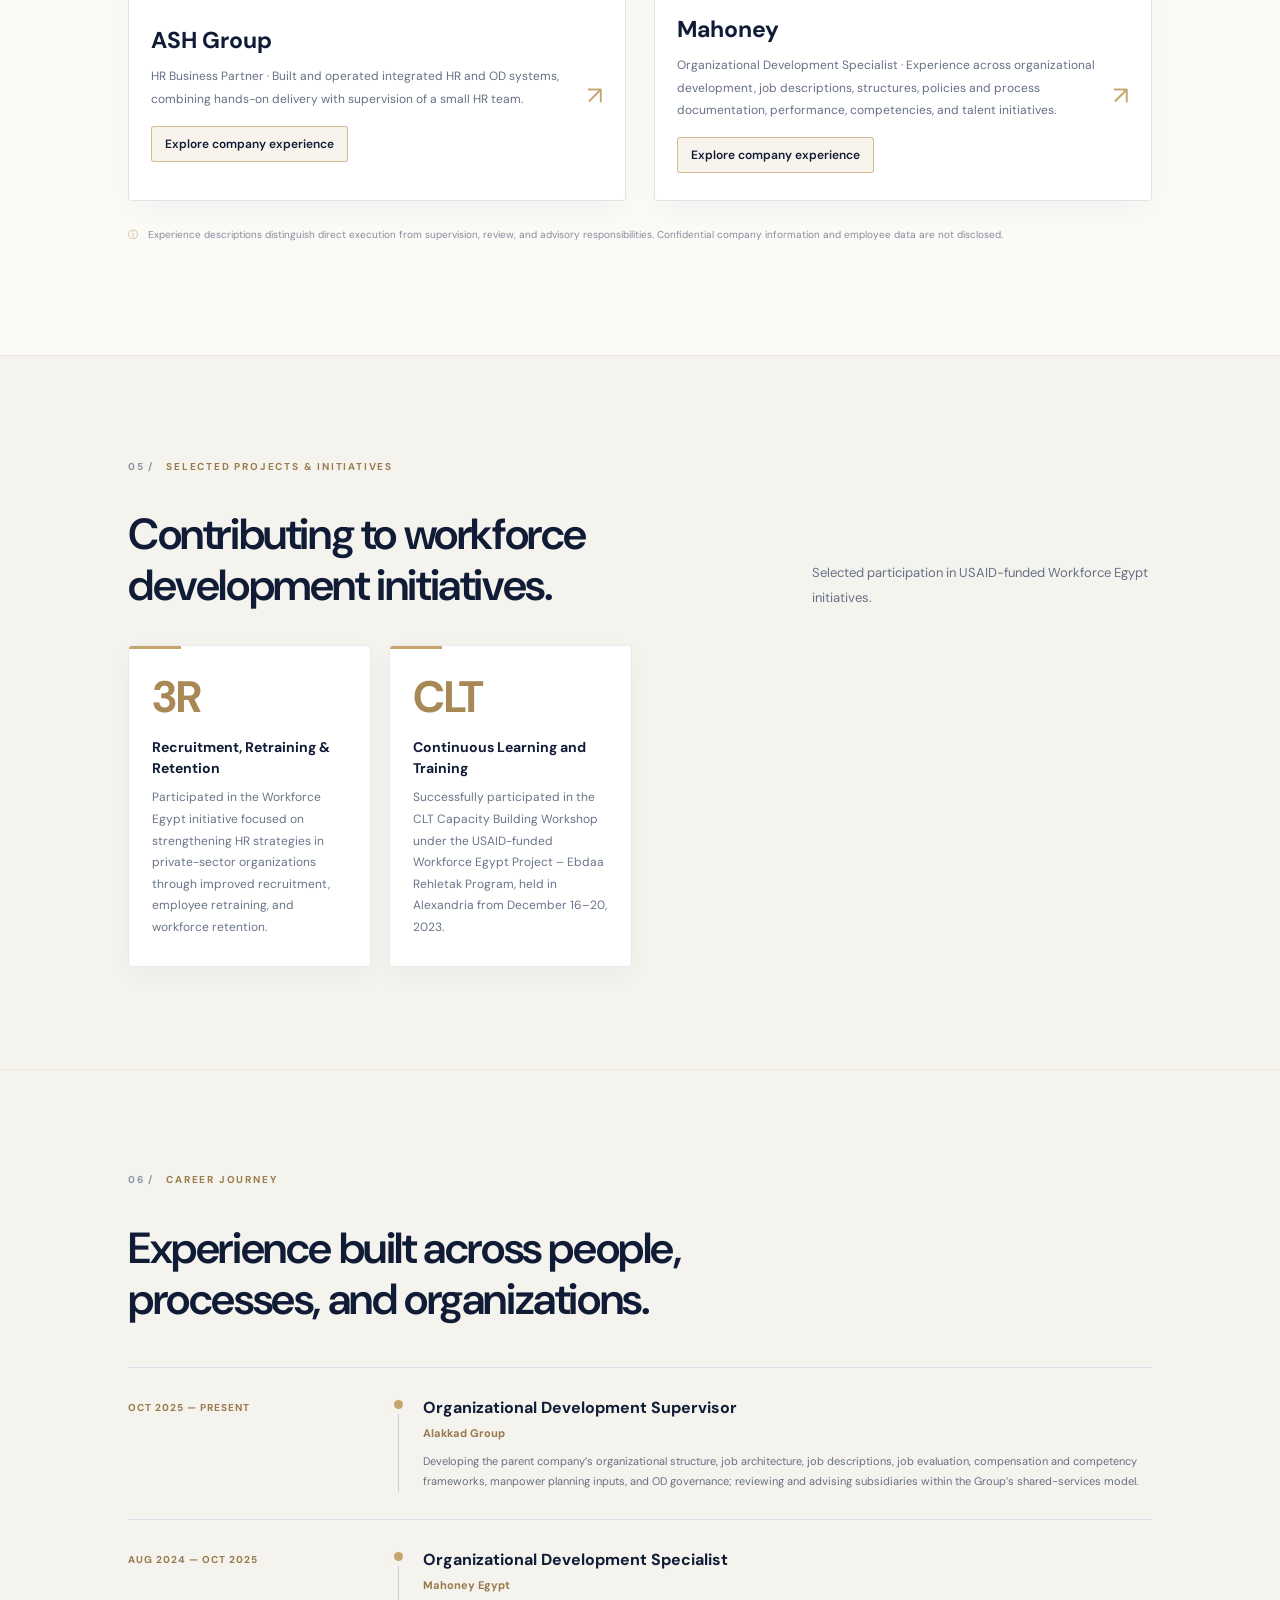
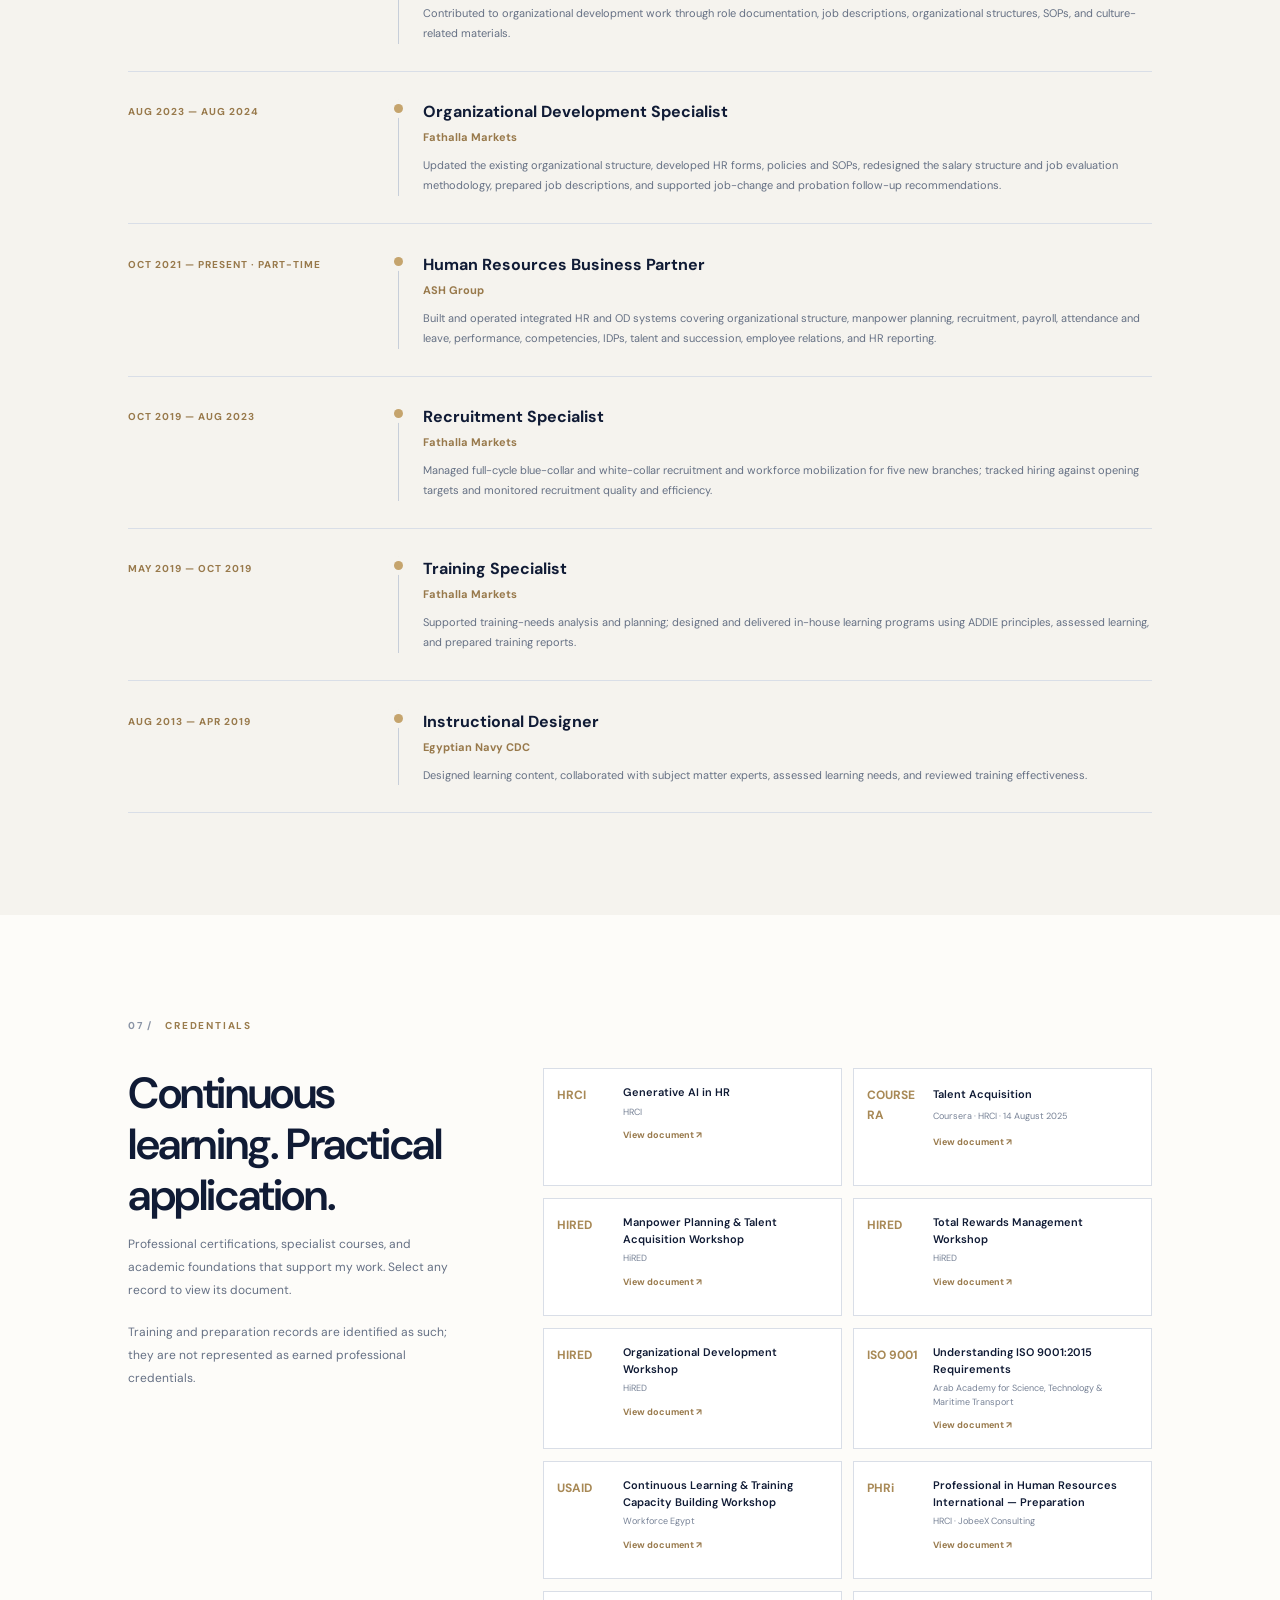
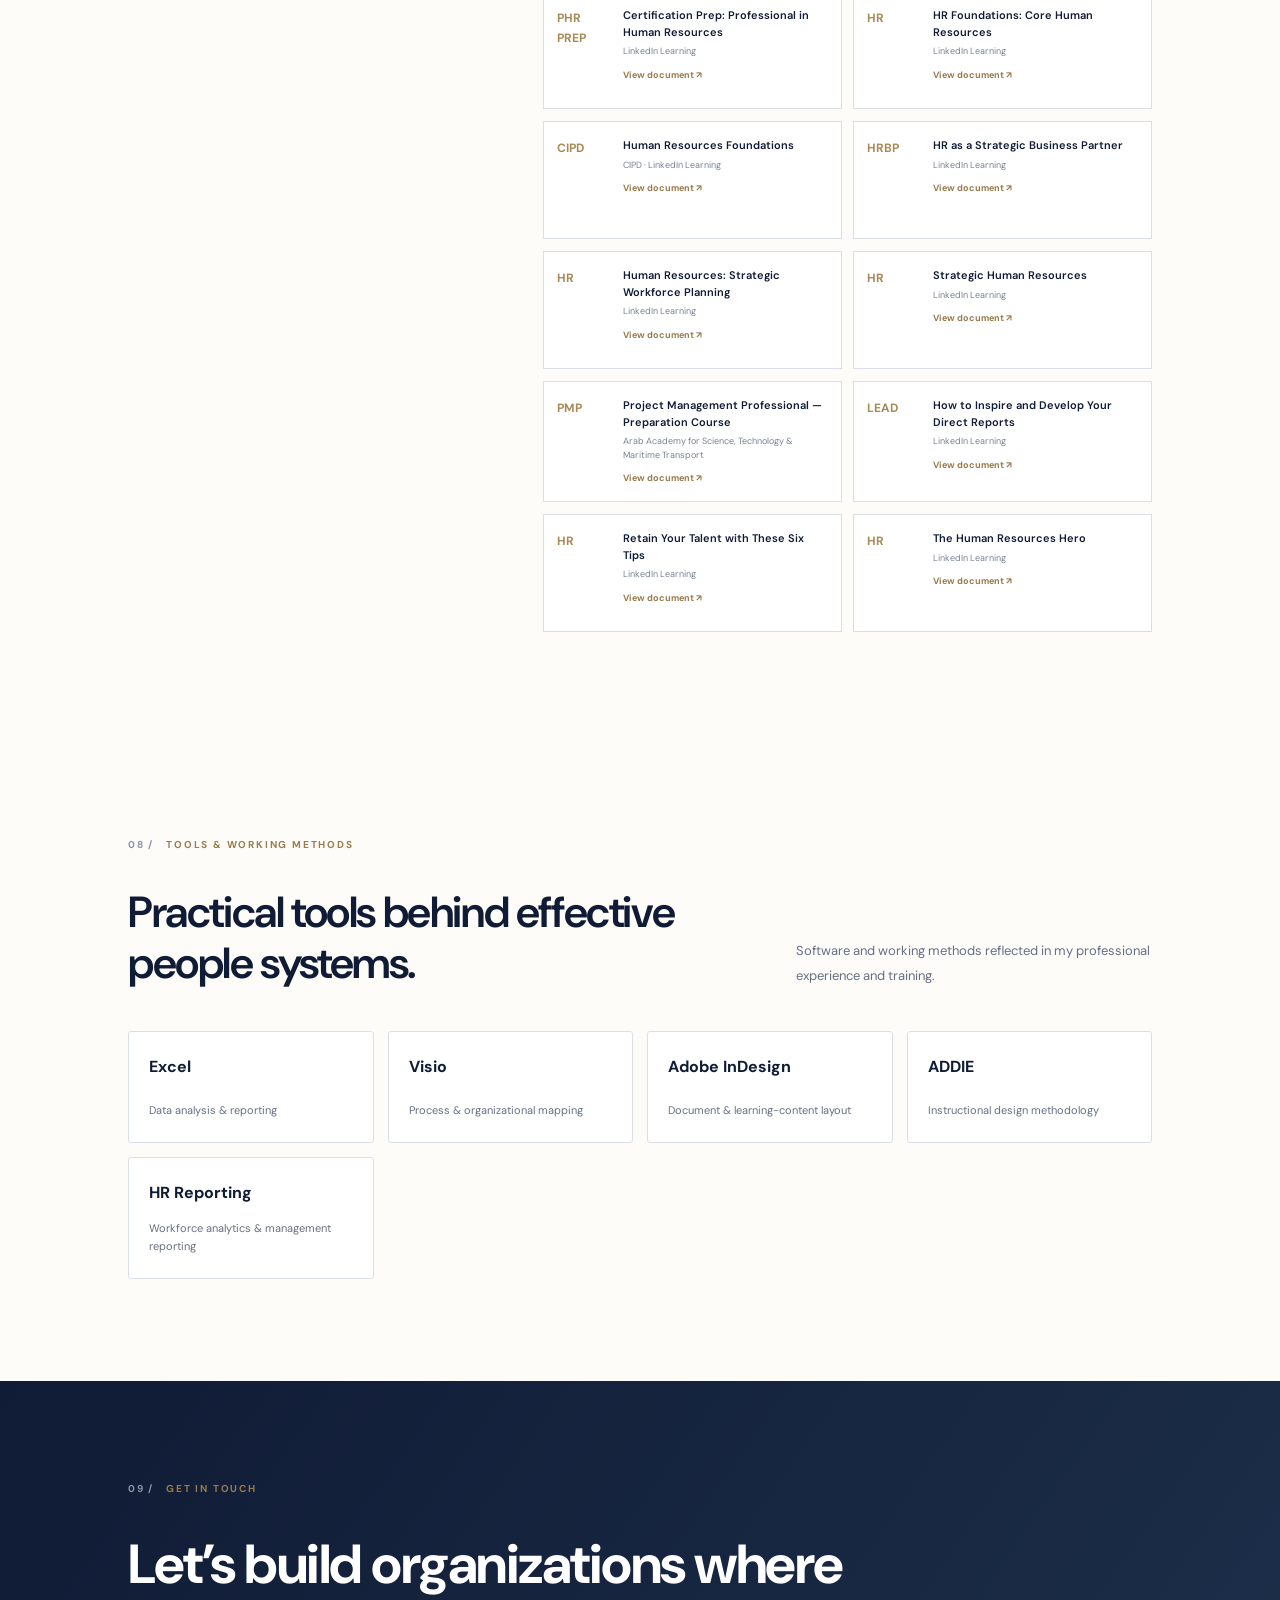
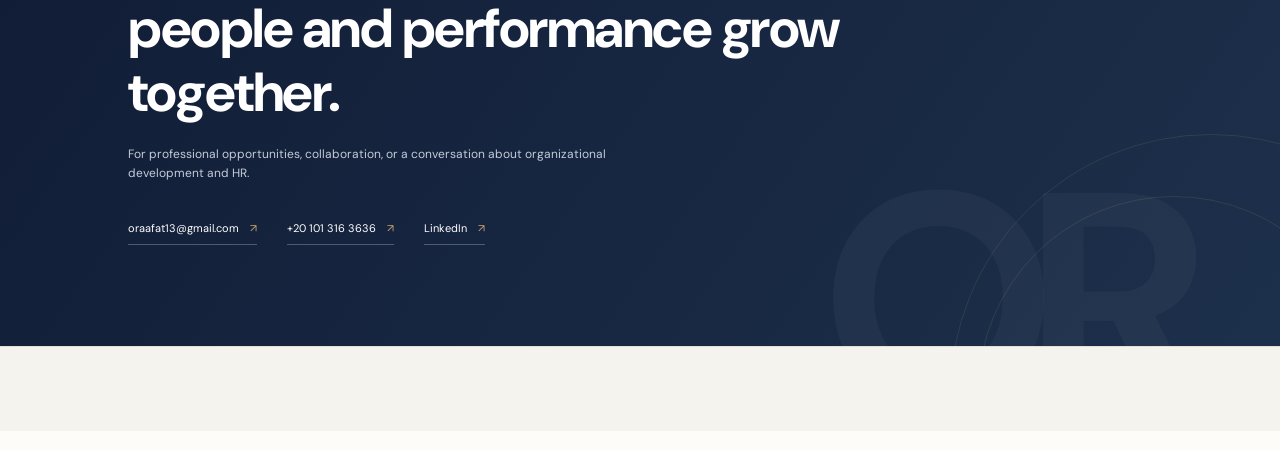
==== commit 9eee7fbe: "Align navigation labels with section headings" ====
--- a/index.html
+++ b/index.html
@@ -34,22 +34,24 @@
   <link rel="preconnect" href="https://fonts.googleapis.com">
   <link rel="preconnect" href="https://fonts.gstatic.com" crossorigin>
   <link href="https://fonts.googleapis.com/css2?family=DM+Sans:wght@400;500;600;700&family=Cairo:wght@400;500;600;700;800&display=swap" rel="stylesheet">
-  <link rel="stylesheet" href="styles.css?v=portfolio-v22">
+  <link rel="stylesheet" href="styles.css?v=portfolio-v23">
 </head>
 <body>
   <header class="site-header">
     <a class="brand" href="#home" aria-label="عمر رأفت | Omar Raafat home"><span>OR</span><b>عمر رأفت <small>OMAR RAAFAT</small></b></a>
     <nav class="desktop-nav" aria-label="Main navigation">
-      <a href="#about" data-en="About" data-ar="نبذة عني">About</a>
-      <a href="#highlights" data-en="Highlights" data-ar="أبرز الإنجازات">Highlights</a>
-      <a href="#expertise" data-en="Expertise" data-ar="مجالات الخبرة">Expertise</a>
-      <a href="#projects" data-en="Projects" data-ar="المشروعات">Projects</a><a href="#initiatives" data-en="Initiatives" data-ar="المبادرات">Initiatives</a>
-      <a href="#experience" data-en="Experience" data-ar="الخبرات">Experience</a>
-      <a href="#credentials" data-en="Certificates" data-ar="الشهادات">Certificates</a>
-      <a href="#contact" data-en="Contact" data-ar="تواصل">Contact</a>
+      <a href="#about" data-en="ABOUT" data-ar="نبذة عني">ABOUT</a>
+      <a href="#highlights" data-en="CAREER HIGHLIGHTS" data-ar="أبرز الإنجازات">CAREER HIGHLIGHTS</a>
+      <a href="#expertise" data-en="AREAS OF EXPERTISE" data-ar="مجالات الخبرة">AREAS OF EXPERTISE</a>
+      <a href="#projects" data-en="SELECTED EXPERIENCE" data-ar="الخبرات العملية">SELECTED EXPERIENCE</a><a href="#initiatives" data-en="SELECTED PROJECTS & INITIATIVES" data-ar="مشروعات ومبادرات مختارة">SELECTED PROJECTS & INITIATIVES</a>
+      <a href="#experience" data-en="CAREER JOURNEY" data-ar="المسار المهني">CAREER JOURNEY</a>
+      <a href="#credentials" data-en="CREDENTIALS" data-ar="المؤهلات والشهادات">CREDENTIALS</a><a href="#tools" data-en="TOOLS & WORKING METHODS" data-ar="الأدوات ومنهجيات العمل">TOOLS & WORKING METHODS</a>
+      <a href="#tools" data-en="TOOLS & WORKING METHODS" data-ar="الأدوات ومنهجيات العمل">TOOLS & WORKING METHODS</a>
+      <a href="#contact" data-en="GET IN TOUCH" data-ar="تواصل معي">GET IN TOUCH</a>
     </nav>
     <details class="mobile-nav"><summary aria-label="Open navigation"><span></span><span></span><span></span></summary><nav aria-label="Mobile navigation">
-      <a href="#about" data-en="About" data-ar="نبذة عني">About</a><a href="#highlights" data-en="Highlights" data-ar="أبرز الإنجازات">Highlights</a><a href="#expertise" data-en="Expertise" data-ar="مجالات الخبرة">Expertise</a><a href="#projects" data-en="Projects" data-ar="المشروعات">Projects</a><a href="#initiatives" data-en="Initiatives" data-ar="المبادرات">Initiatives</a><a href="#experience" data-en="Experience" data-ar="الخبرات">Experience</a><a href="#credentials" data-en="Certificates" data-ar="الشهادات">Certificates</a><a href="#contact" data-en="Contact" data-ar="تواصل">Contact</a>
+      <a href="#about" data-en="ABOUT" data-ar="نبذة عني">ABOUT</a><a href="#highlights" data-en="CAREER HIGHLIGHTS" data-ar="أبرز الإنجازات">CAREER HIGHLIGHTS</a><a href="#expertise" data-en="AREAS OF EXPERTISE" data-ar="مجالات الخبرة">AREAS OF EXPERTISE</a><a href="#projects" data-en="SELECTED EXPERIENCE" data-ar="الخبرات العملية">SELECTED EXPERIENCE</a><a href="#initiatives" data-en="SELECTED PROJECTS & INITIATIVES" data-ar="مشروعات ومبادرات مختارة">SELECTED PROJECTS & INITIATIVES</a><a href="#experience" data-en="CAREER JOURNEY" data-ar="المسار المهني">CAREER JOURNEY</a><a href="#credentials" data-en="CREDENTIALS" data-ar="المؤهلات والشهادات">CREDENTIALS</a><a href="#tools" data-en="TOOLS & WORKING METHODS" data-ar="الأدوات ومنهجيات العمل">TOOLS & WORKING METHODS</a>
+      <a href="#tools" data-en="TOOLS & WORKING METHODS" data-ar="الأدوات ومنهجيات العمل">TOOLS & WORKING METHODS</a><a href="#contact" data-en="GET IN TOUCH" data-ar="تواصل معي">GET IN TOUCH</a>
     </nav></details>
     <div class="header-actions">
       <button class="lang-toggle" id="langToggle" type="button" aria-label="Switch language">العربية</button>
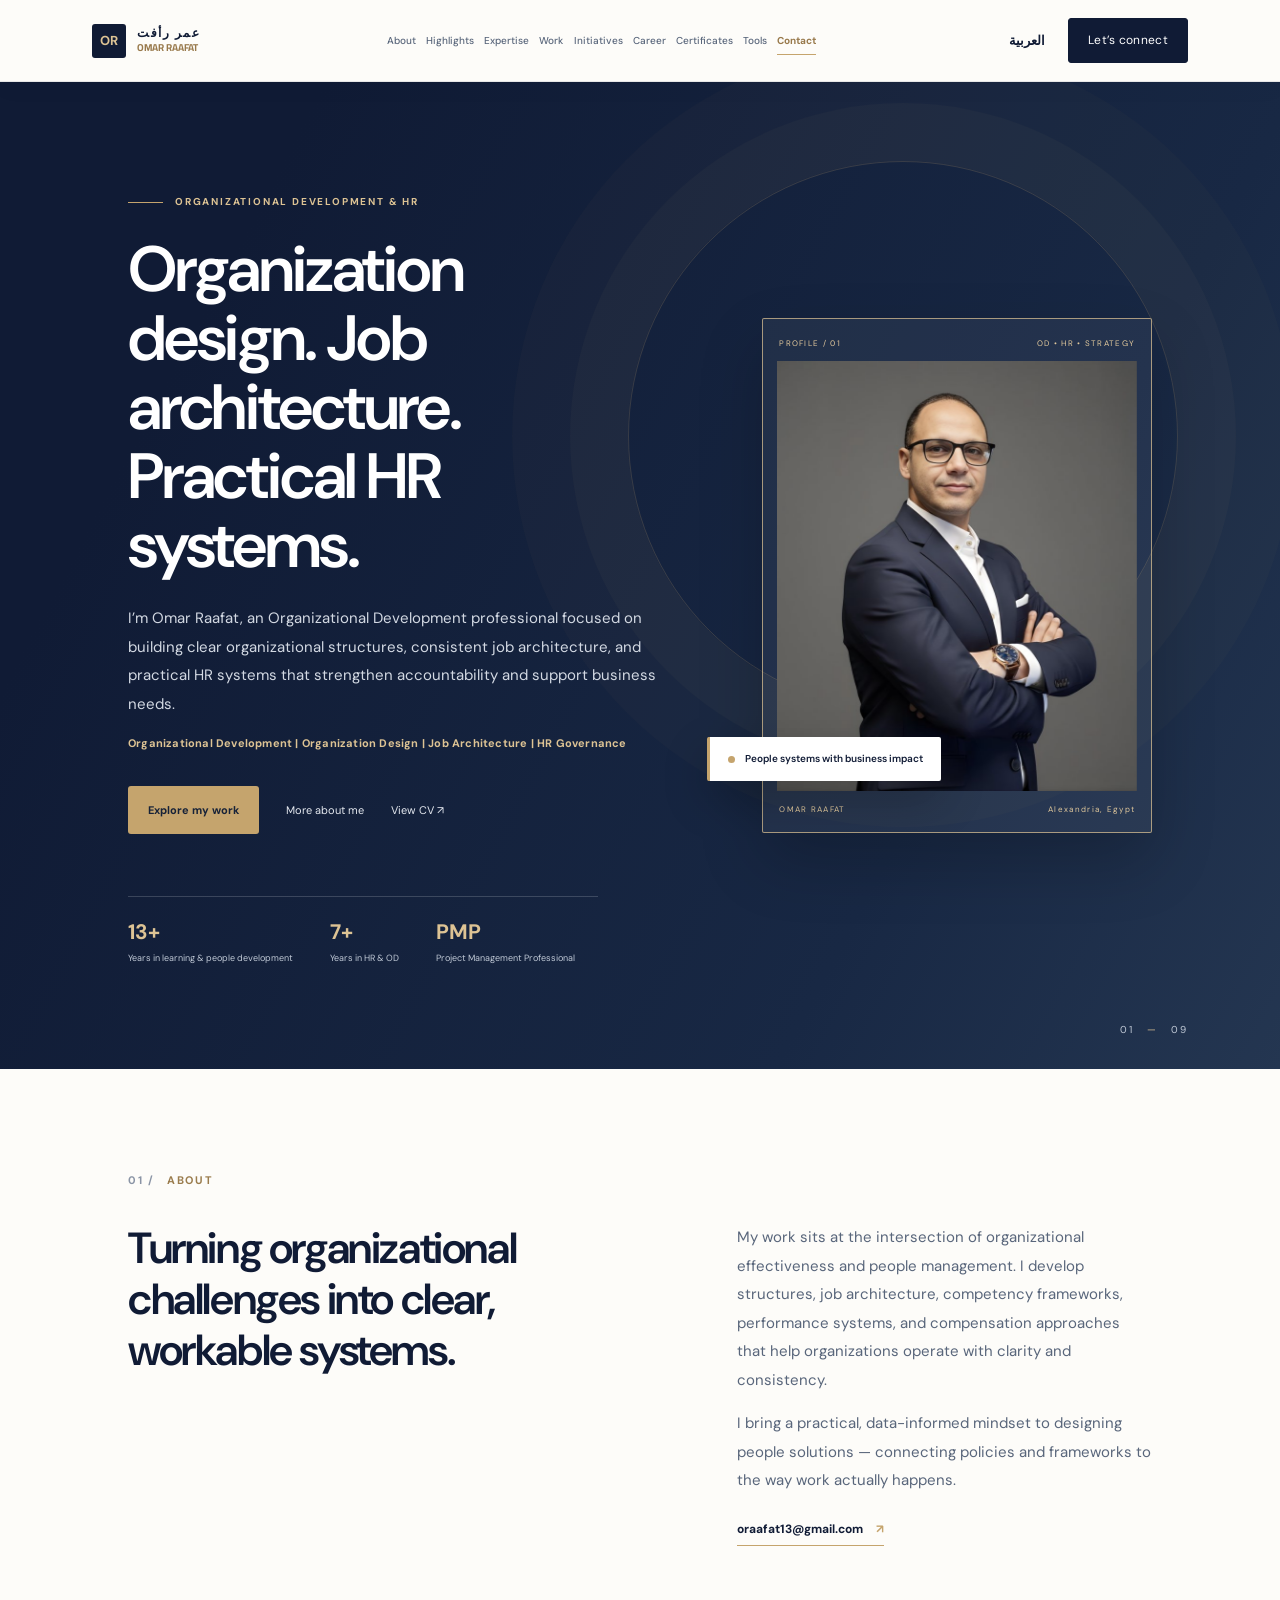
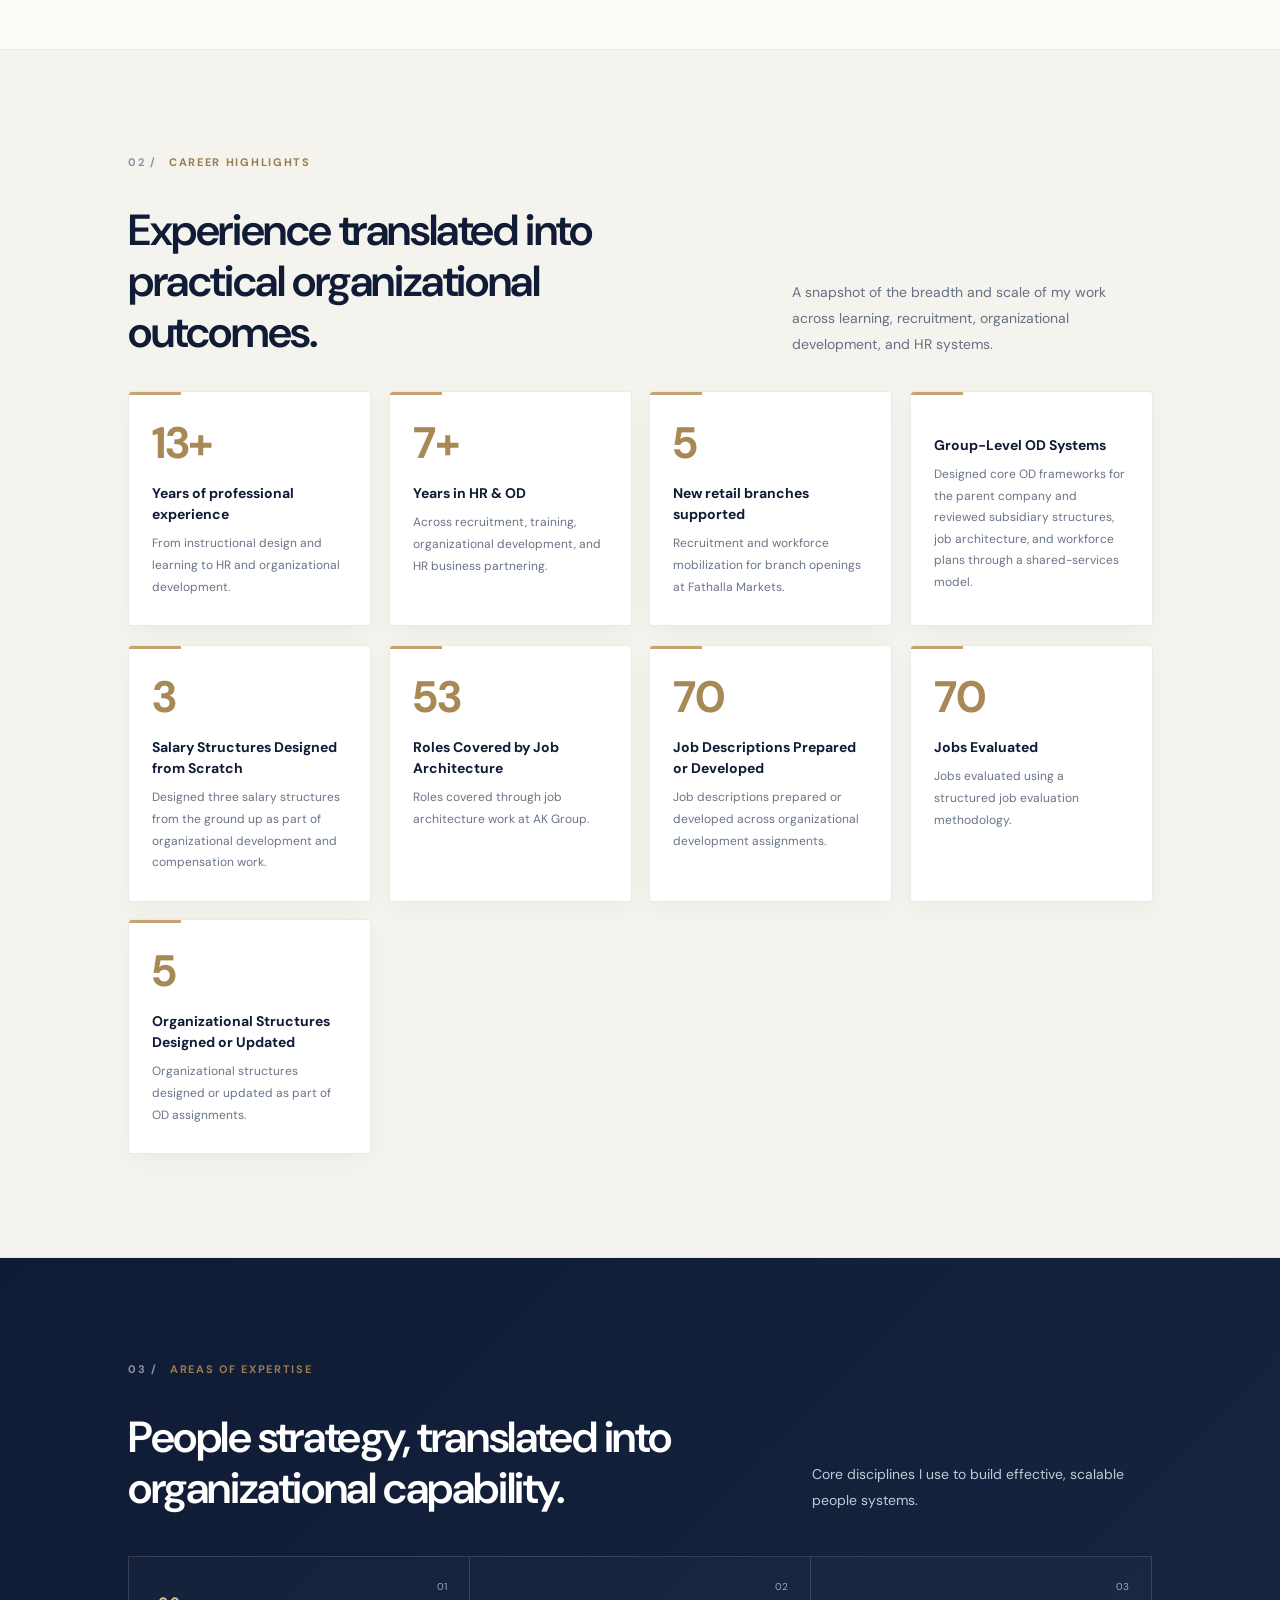
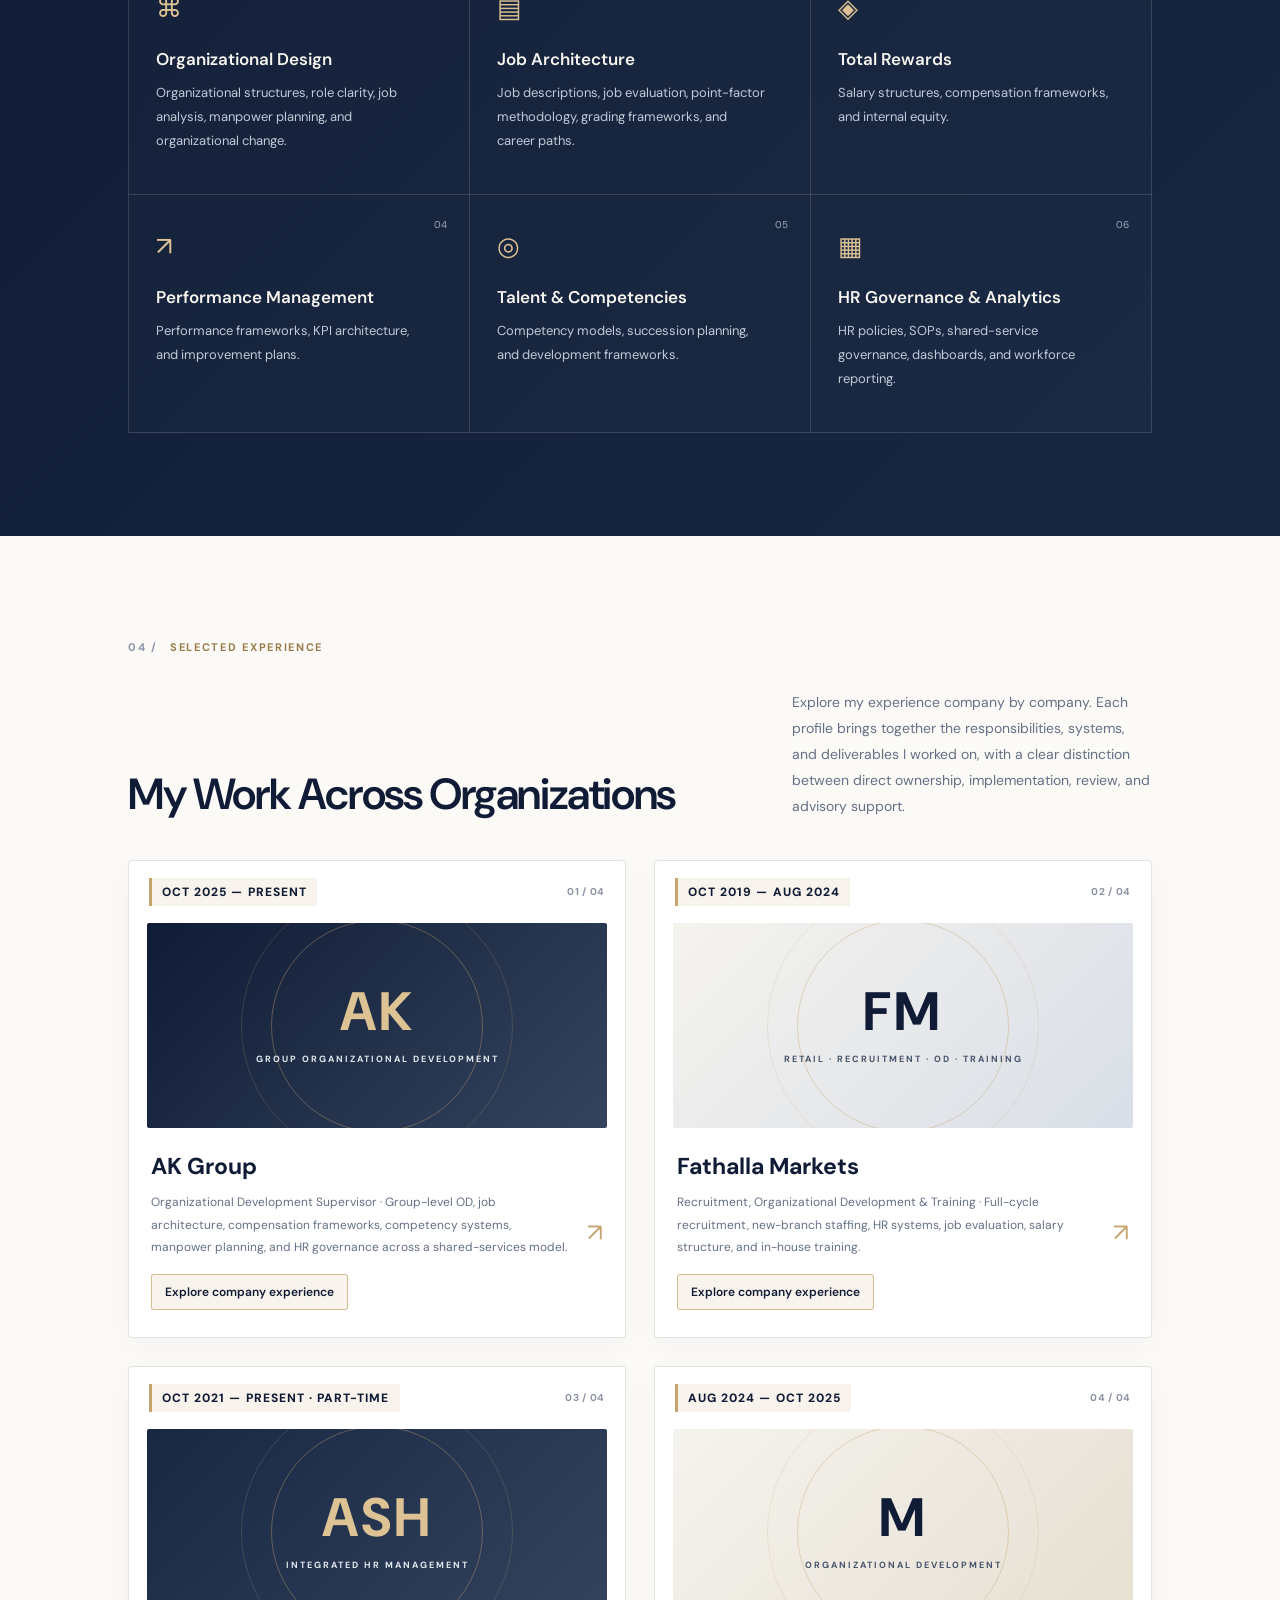
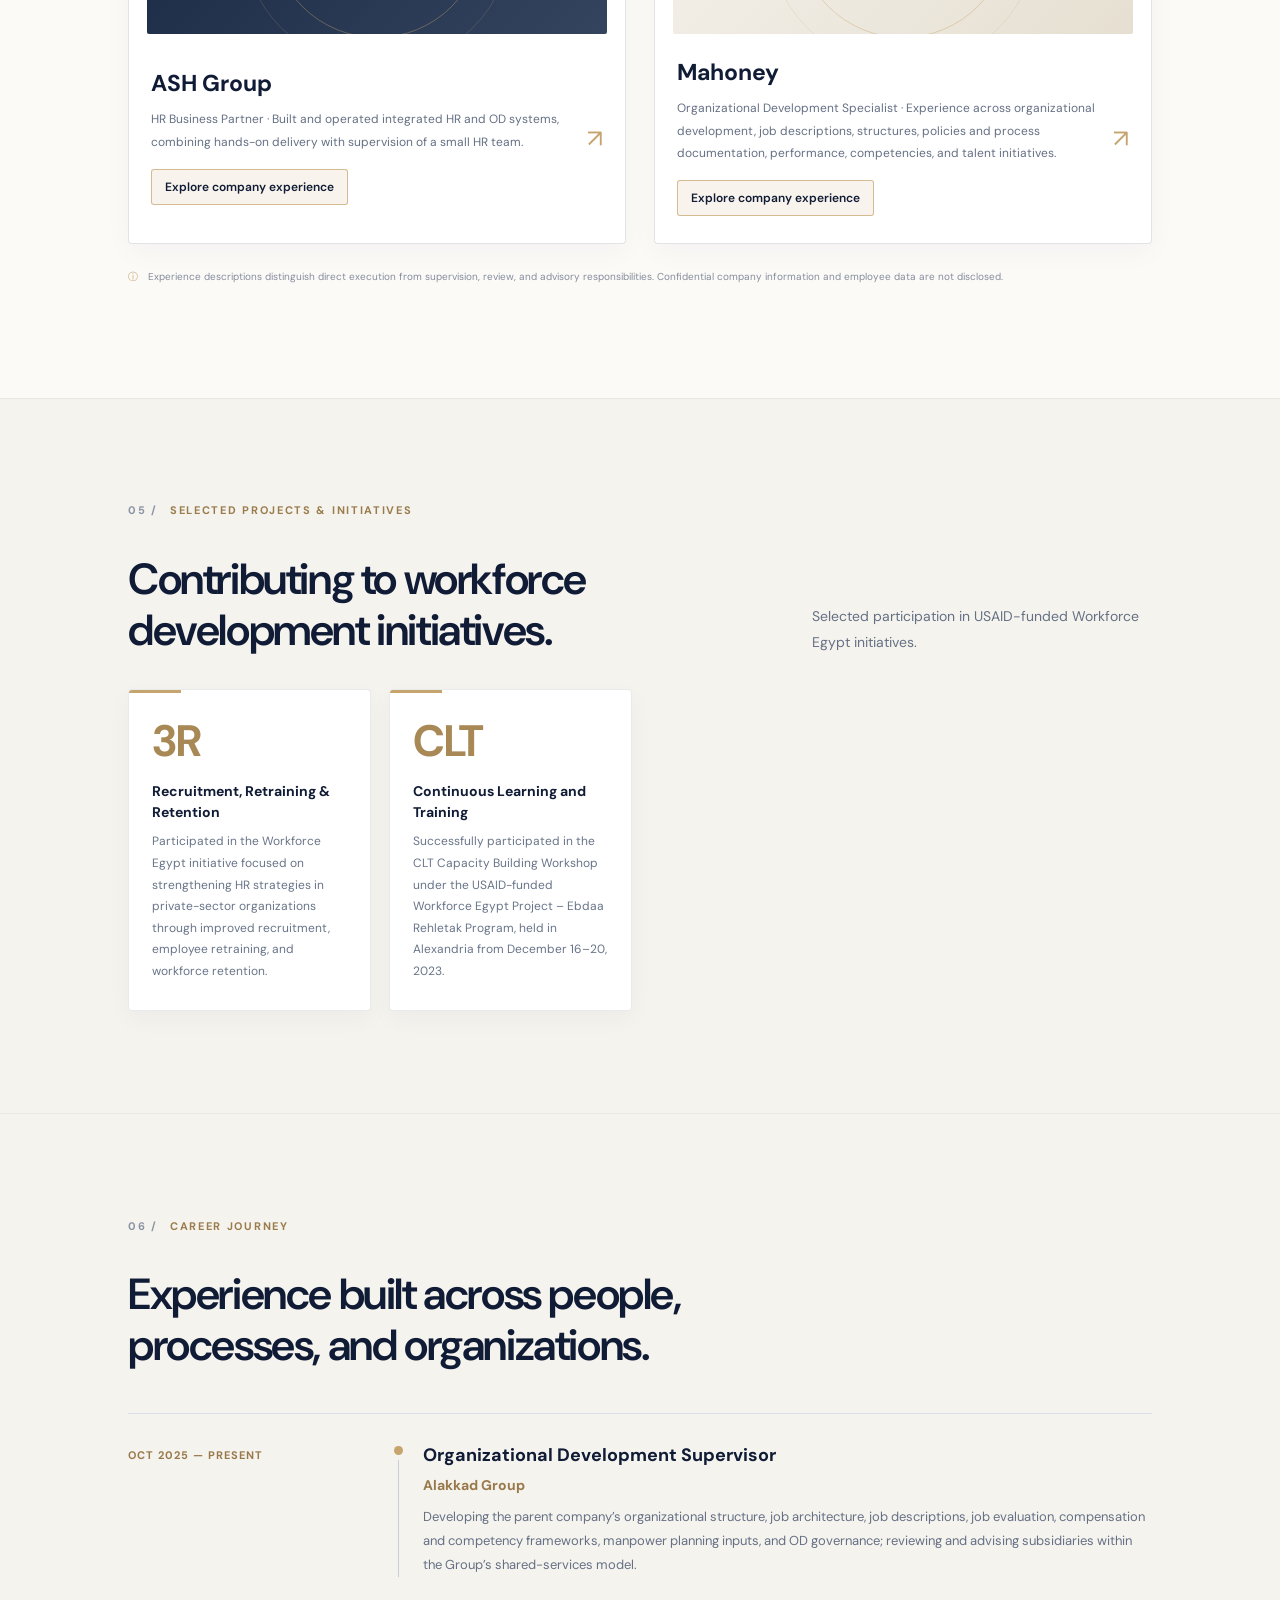
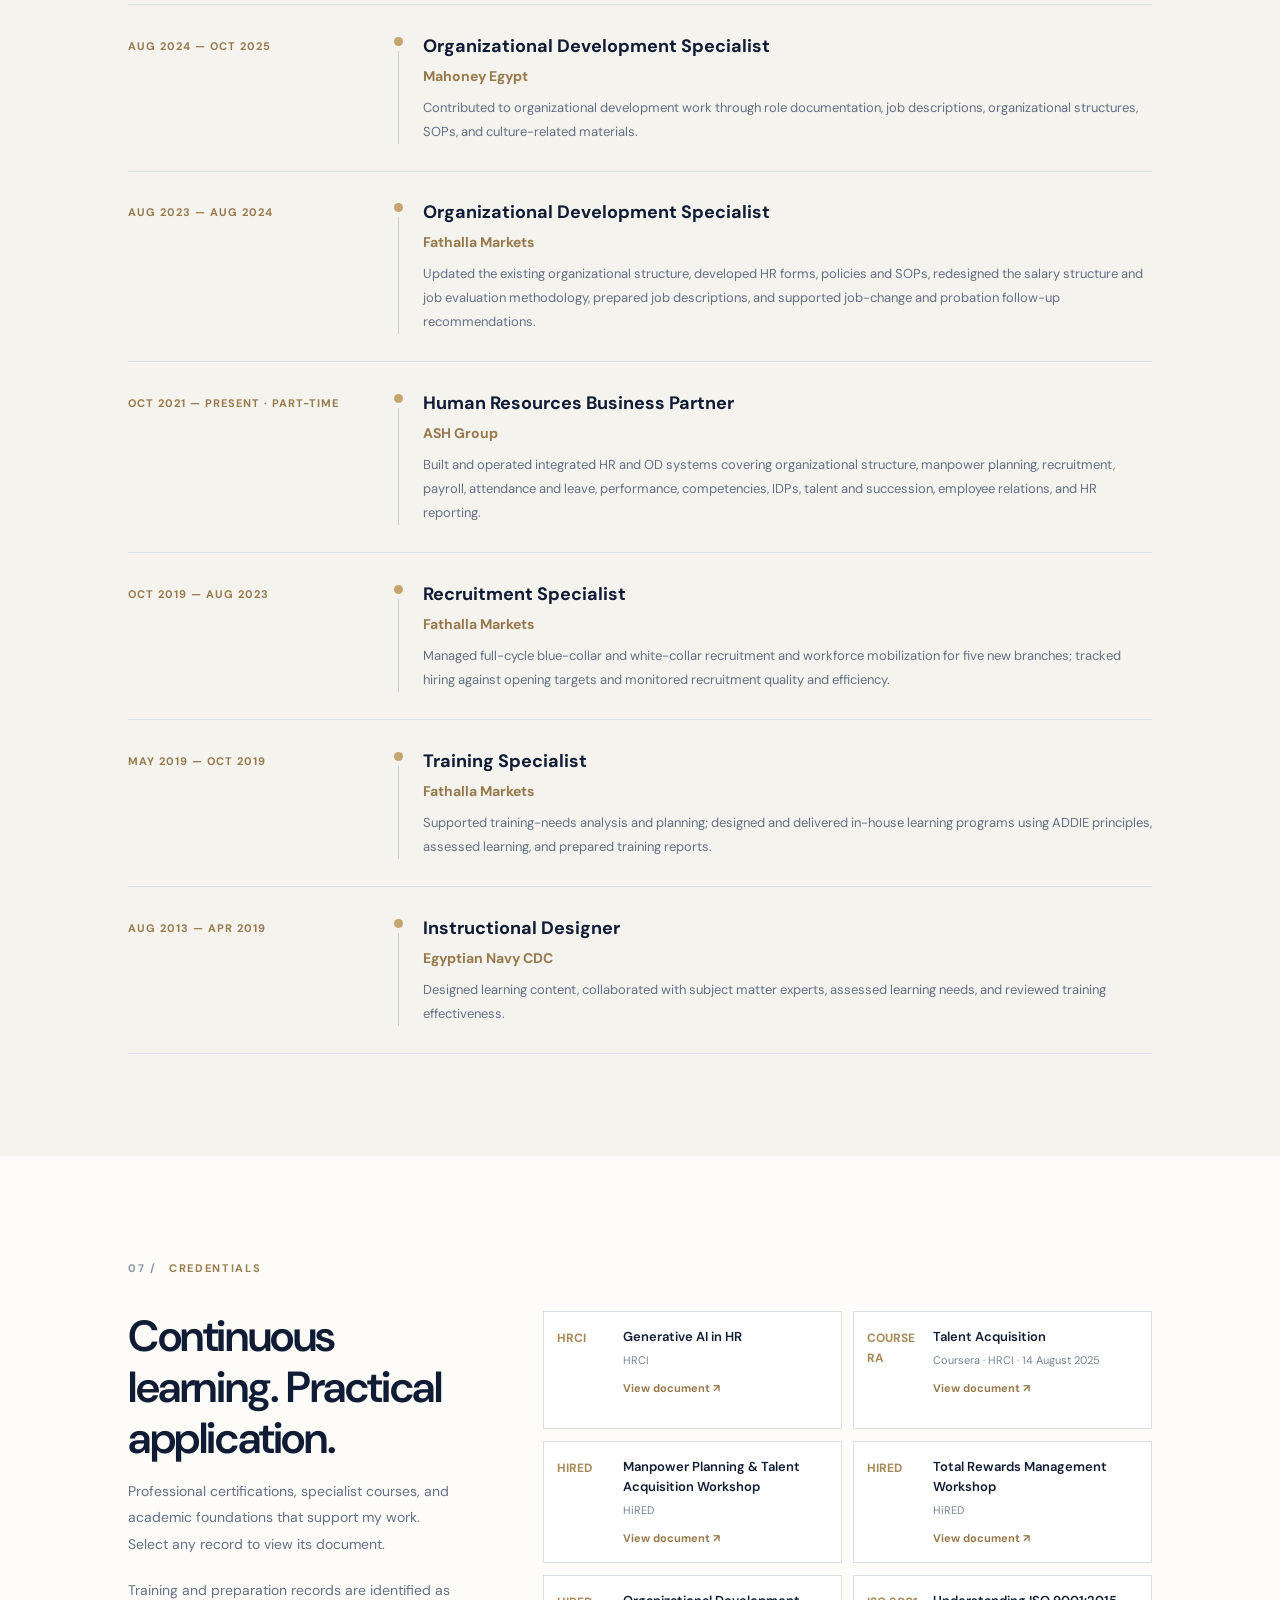
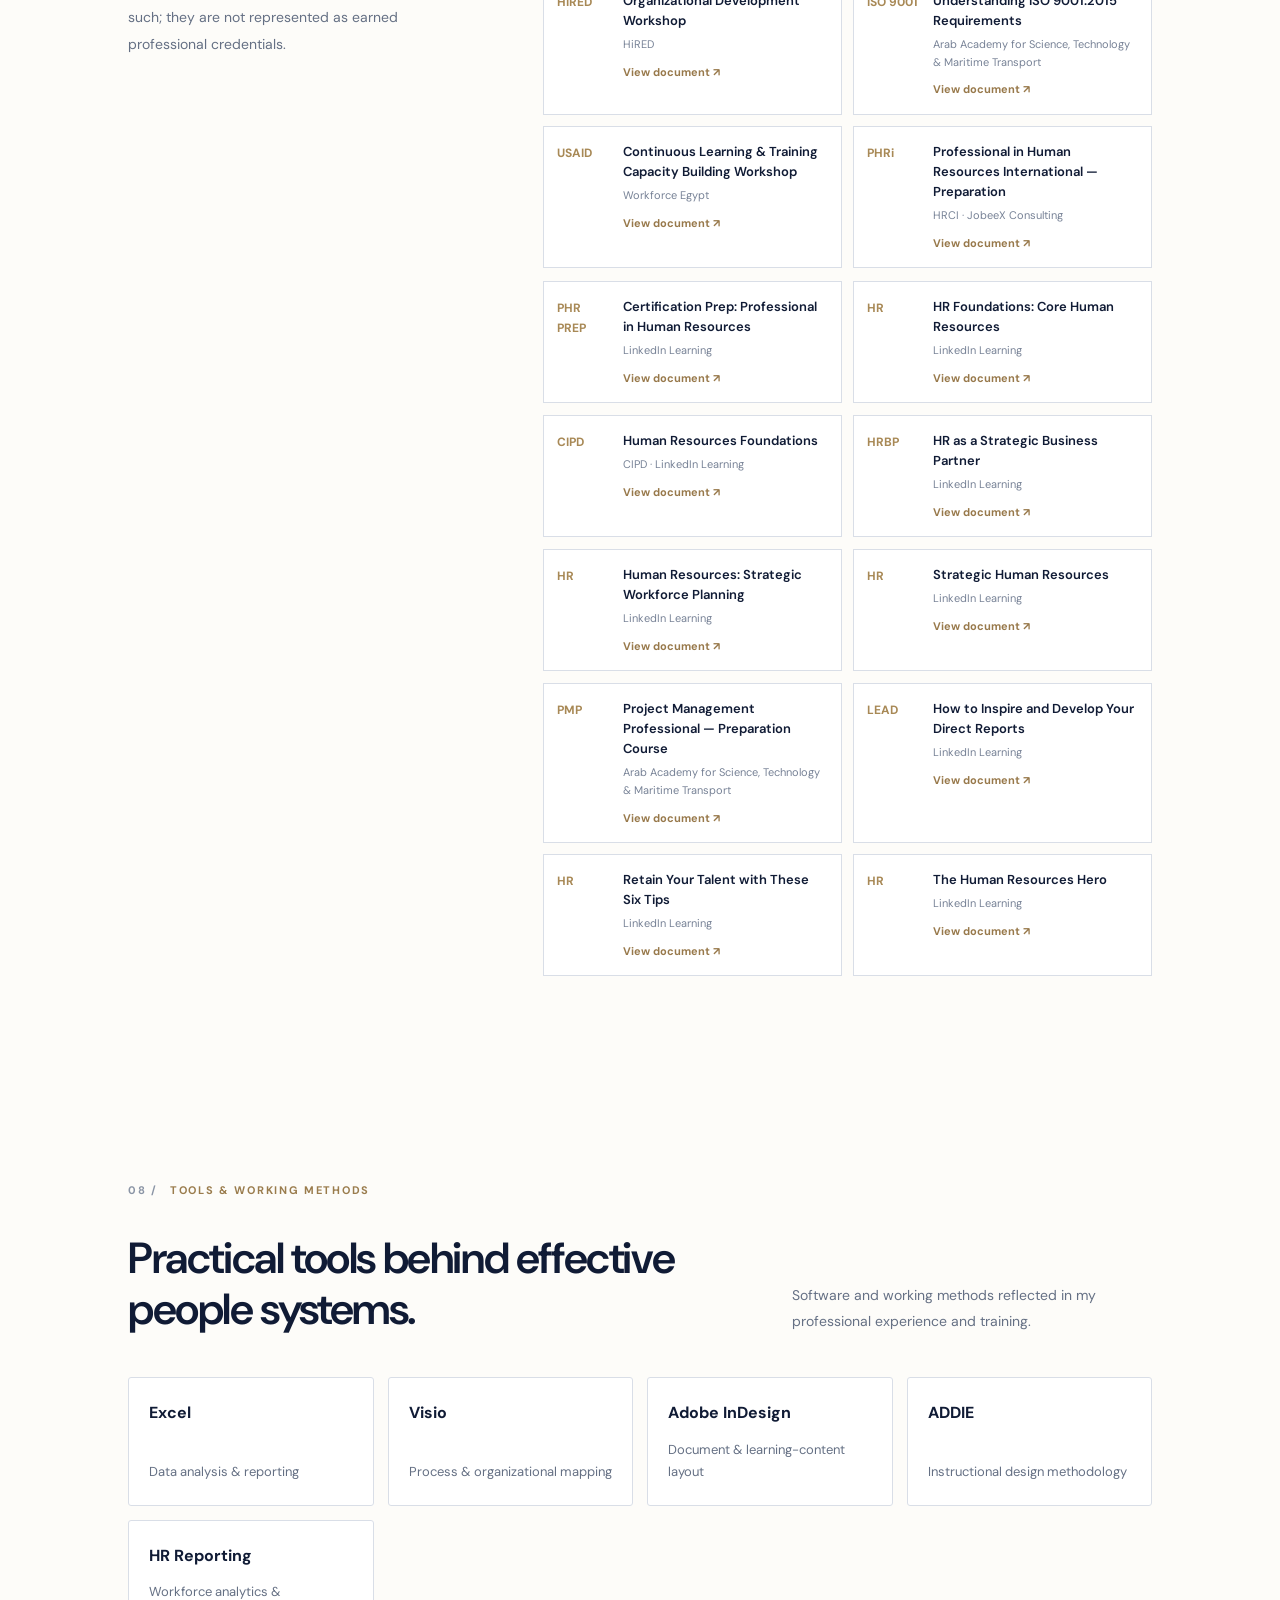
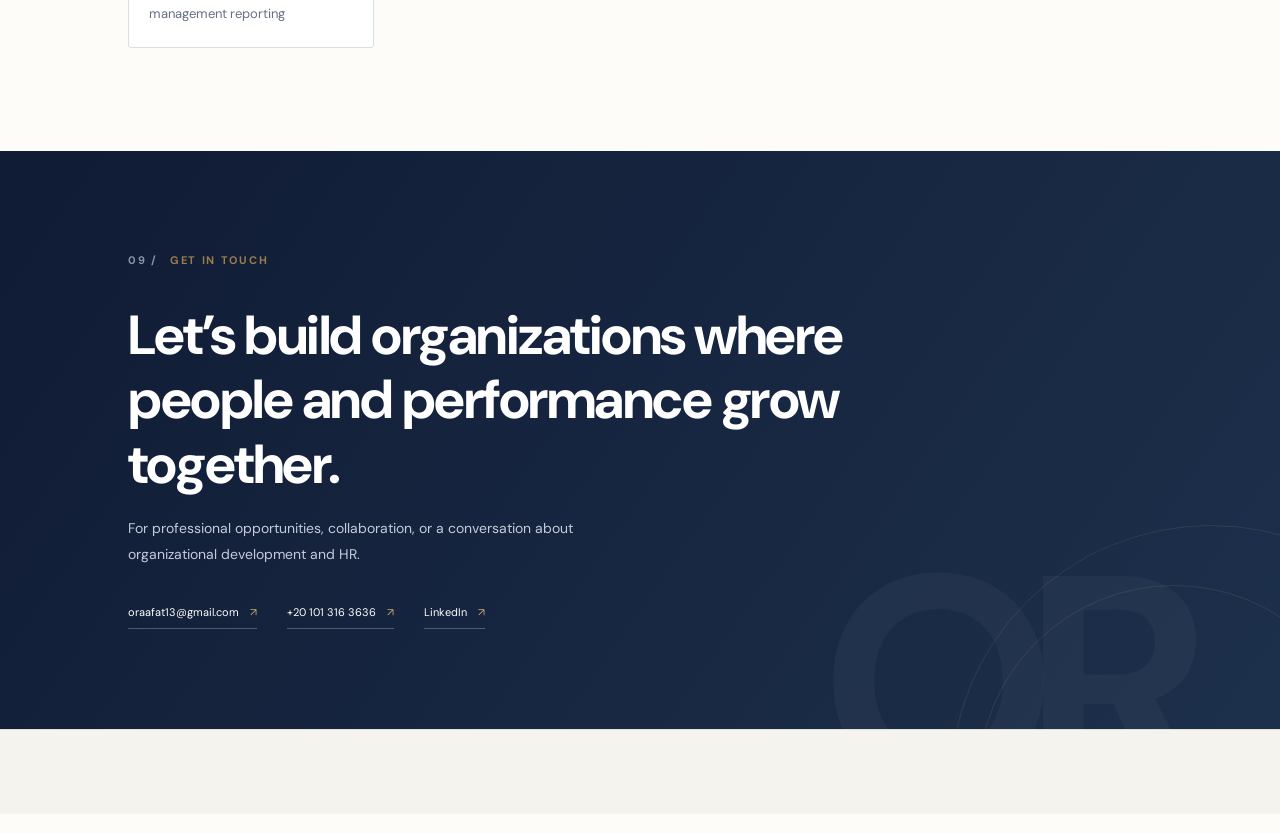
==== commit 9cb6b387: "Shorten portfolio navigation labels" ====
--- a/index.html
+++ b/index.html
@@ -40,18 +40,16 @@
   <header class="site-header">
     <a class="brand" href="#home" aria-label="عمر رأفت | Omar Raafat home"><span>OR</span><b>عمر رأفت <small>OMAR RAAFAT</small></b></a>
     <nav class="desktop-nav" aria-label="Main navigation">
-      <a href="#about" data-en="ABOUT" data-ar="نبذة عني">ABOUT</a>
-      <a href="#highlights" data-en="CAREER HIGHLIGHTS" data-ar="أبرز الإنجازات">CAREER HIGHLIGHTS</a>
-      <a href="#expertise" data-en="AREAS OF EXPERTISE" data-ar="مجالات الخبرة">AREAS OF EXPERTISE</a>
-      <a href="#projects" data-en="SELECTED EXPERIENCE" data-ar="الخبرات العملية">SELECTED EXPERIENCE</a><a href="#initiatives" data-en="SELECTED PROJECTS & INITIATIVES" data-ar="مشروعات ومبادرات مختارة">SELECTED PROJECTS & INITIATIVES</a>
-      <a href="#experience" data-en="CAREER JOURNEY" data-ar="المسار المهني">CAREER JOURNEY</a>
-      <a href="#credentials" data-en="CREDENTIALS" data-ar="المؤهلات والشهادات">CREDENTIALS</a><a href="#tools" data-en="TOOLS & WORKING METHODS" data-ar="الأدوات ومنهجيات العمل">TOOLS & WORKING METHODS</a>
-      <a href="#tools" data-en="TOOLS & WORKING METHODS" data-ar="الأدوات ومنهجيات العمل">TOOLS & WORKING METHODS</a>
-      <a href="#contact" data-en="GET IN TOUCH" data-ar="تواصل معي">GET IN TOUCH</a>
+      <a href="#about" data-en="About" data-ar="نبذة">About</a>
+      <a href="#highlights" data-en="Highlights" data-ar="إنجازات">Highlights</a>
+      <a href="#expertise" data-en="Expertise" data-ar="خبرات">Expertise</a>
+      <a href="#projects" data-en="Work" data-ar="أعمال">Work</a><a href="#initiatives" data-en="Initiatives" data-ar="مبادرات">Initiatives</a>
+      <a href="#experience" data-en="Career" data-ar="مسيرة">Career</a>
+      <a href="#credentials" data-en="Certificates" data-ar="شهادات">Certificates</a><a href="#tools" data-en="Tools" data-ar="أدوات">Tools</a>
+      <a href="#contact" data-en="Contact" data-ar="تواصل">Contact</a>
     </nav>
     <details class="mobile-nav"><summary aria-label="Open navigation"><span></span><span></span><span></span></summary><nav aria-label="Mobile navigation">
-      <a href="#about" data-en="ABOUT" data-ar="نبذة عني">ABOUT</a><a href="#highlights" data-en="CAREER HIGHLIGHTS" data-ar="أبرز الإنجازات">CAREER HIGHLIGHTS</a><a href="#expertise" data-en="AREAS OF EXPERTISE" data-ar="مجالات الخبرة">AREAS OF EXPERTISE</a><a href="#projects" data-en="SELECTED EXPERIENCE" data-ar="الخبرات العملية">SELECTED EXPERIENCE</a><a href="#initiatives" data-en="SELECTED PROJECTS & INITIATIVES" data-ar="مشروعات ومبادرات مختارة">SELECTED PROJECTS & INITIATIVES</a><a href="#experience" data-en="CAREER JOURNEY" data-ar="المسار المهني">CAREER JOURNEY</a><a href="#credentials" data-en="CREDENTIALS" data-ar="المؤهلات والشهادات">CREDENTIALS</a><a href="#tools" data-en="TOOLS & WORKING METHODS" data-ar="الأدوات ومنهجيات العمل">TOOLS & WORKING METHODS</a>
-      <a href="#tools" data-en="TOOLS & WORKING METHODS" data-ar="الأدوات ومنهجيات العمل">TOOLS & WORKING METHODS</a><a href="#contact" data-en="GET IN TOUCH" data-ar="تواصل معي">GET IN TOUCH</a>
+      <a href="#about" data-en="About" data-ar="نبذة">About</a><a href="#highlights" data-en="Highlights" data-ar="إنجازات">Highlights</a><a href="#expertise" data-en="Expertise" data-ar="خبرات">Expertise</a><a href="#projects" data-en="Work" data-ar="أعمال">Work</a><a href="#initiatives" data-en="Initiatives" data-ar="مبادرات">Initiatives</a><a href="#experience" data-en="Career" data-ar="مسيرة">Career</a><a href="#credentials" data-en="Certificates" data-ar="شهادات">Certificates</a><a href="#tools" data-en="Tools" data-ar="أدوات">Tools</a><a href="#contact" data-en="Contact" data-ar="تواصل">Contact</a>
     </nav></details>
     <div class="header-actions">
       <button class="lang-toggle" id="langToggle" type="button" aria-label="Switch language">العربية</button>
--- a/styles.css
+++ b/styles.css
@@ -576,3 +576,44 @@
 body[dir=rtl] .credential-grid-all .credential:hover,body[dir=rtl] .credential-grid-all .credential:focus-visible{padding-left:13px;padding-right:13px}
 @media(max-width:900px){.credentials-layout{grid-template-columns:1fr;gap:30px}.credentials-layout>div:first-child>p{max-width:600px}}
 @media(max-width:560px){.credential-grid-all{grid-template-columns:1fr}.credential-grid-all .credential{min-height:0}}
+
+
+/* Readability pass: increase body copy and align navigation with section labels */
+.section-kicker{font-size:11px;letter-spacing:1.7px}
+.desktop-nav{gap:clamp(7px,.8vw,13px)}
+.desktop-nav a{font-size:10px;line-height:1.3}
+.lang-toggle{font-size:13px}
+.header-cta{font-size:12px}
+.intro-text{font-size:15px;line-height:1.9}
+.section-heading>p{font-size:14px;line-height:1.85}
+.expertise-card h3{font-size:17px}
+.expertise-card p{font-size:13px;line-height:1.85}
+.project-info h3{font-size:17px}
+.project-info p{font-size:13px;line-height:1.85}
+.timeline-date{font-size:11px}
+.timeline-body h3{font-size:18px}
+.timeline-body h4{font-size:14px}
+.timeline-body p{font-size:13px;line-height:1.85}
+.credentials-layout>div:first-child>p{font-size:14px;line-height:1.9}
+.credential-grid-all .credential>span{font-size:13px;line-height:1.55}
+.credential-grid-all .credential small{font-size:11px;line-height:1.6}
+.credential-grid-all .credential em{font-size:11px}
+.tool-card span,.tool-card p{font-size:13px}
+.contact-inner>p{font-size:14px;line-height:1.85}
+@media(max-width:1100px){
+ .desktop-nav{gap:7px}
+ .desktop-nav a{font-size:9px}
+ .site-header{padding-left:4%;padding-right:4%}
+ .brand{font-size:10px;letter-spacing:1px}
+ .header-actions{gap:10px}
+ .header-cta{padding:9px 11px;font-size:10px}
+}
+@media(max-width:900px){
+ .desktop-nav{display:none}
+ .mobile-nav{display:block}
+}
+@media(max-width:560px){
+ .section{padding:76px 7%}
+ .section-kicker{font-size:10px}
+ .intro-text,.section-heading>p,.project-info p,.timeline-body p,.credentials-layout>div:first-child>p{font-size:14px}
+}
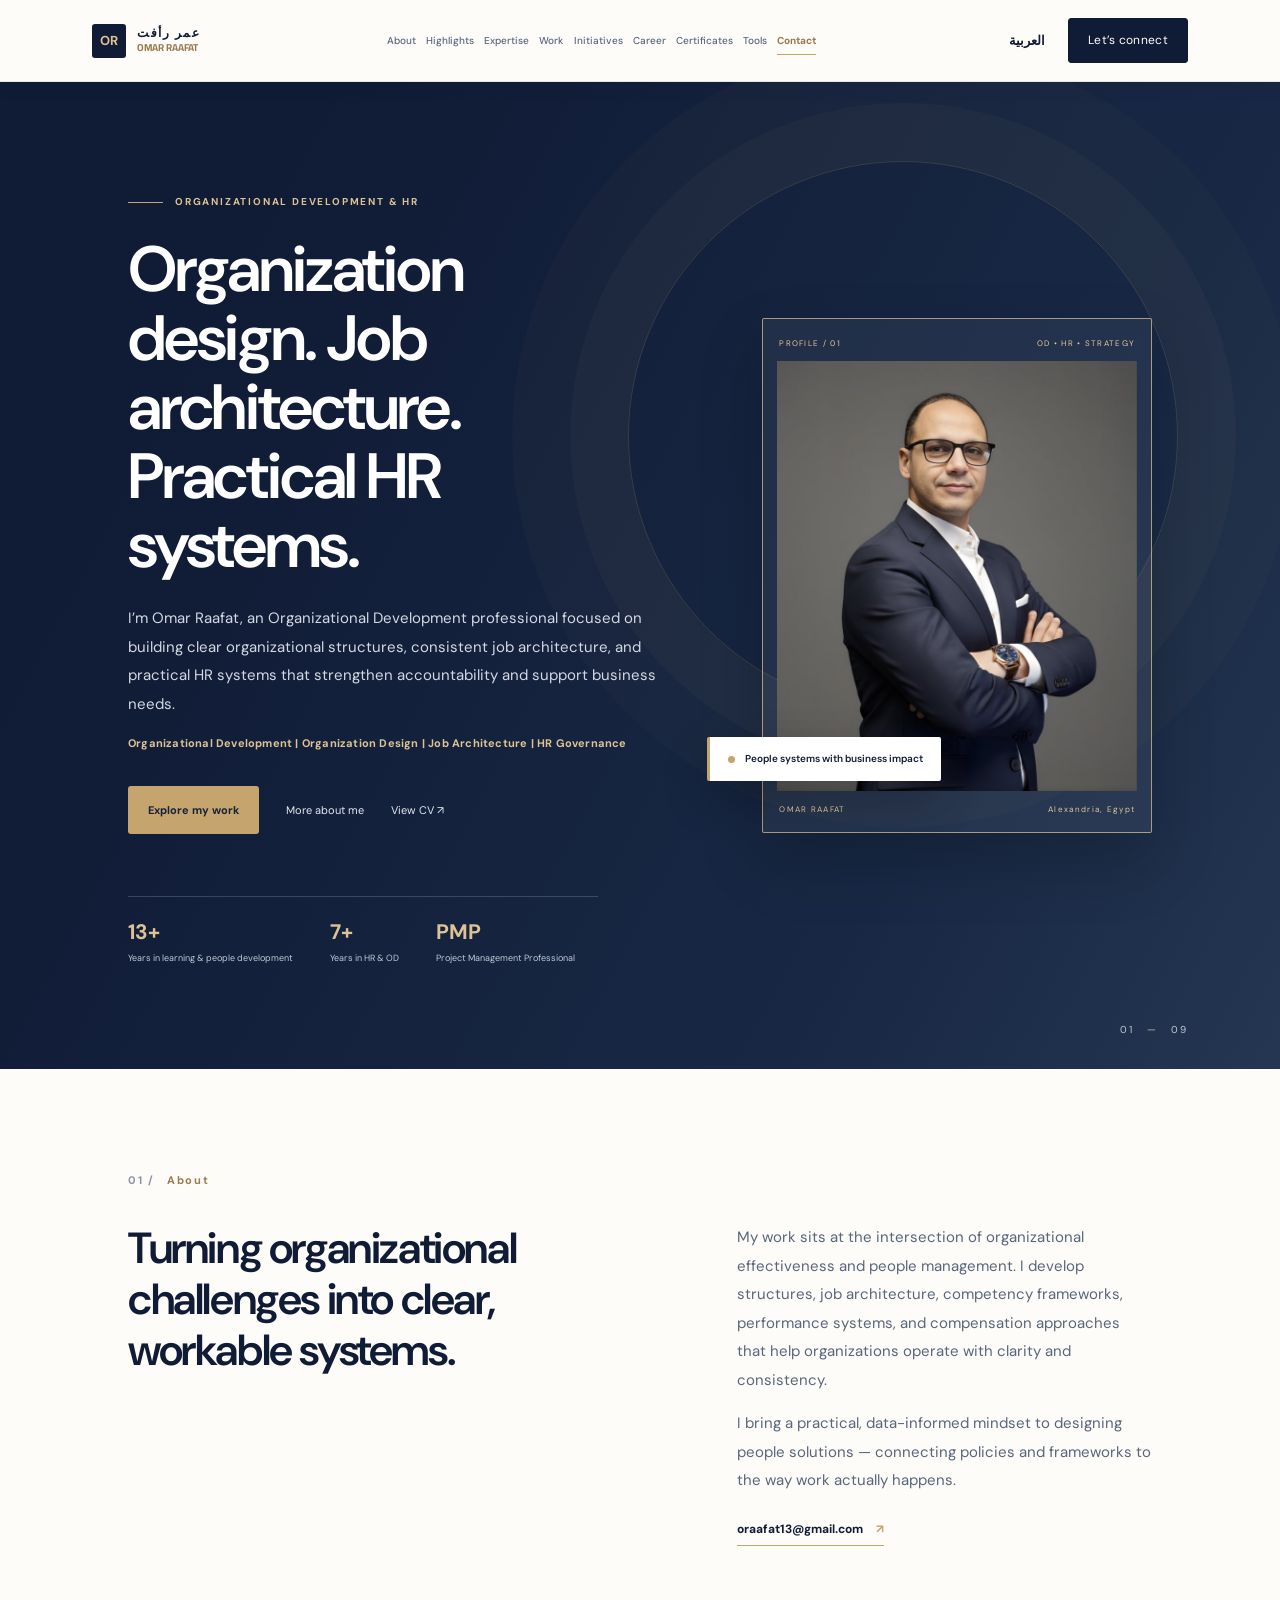
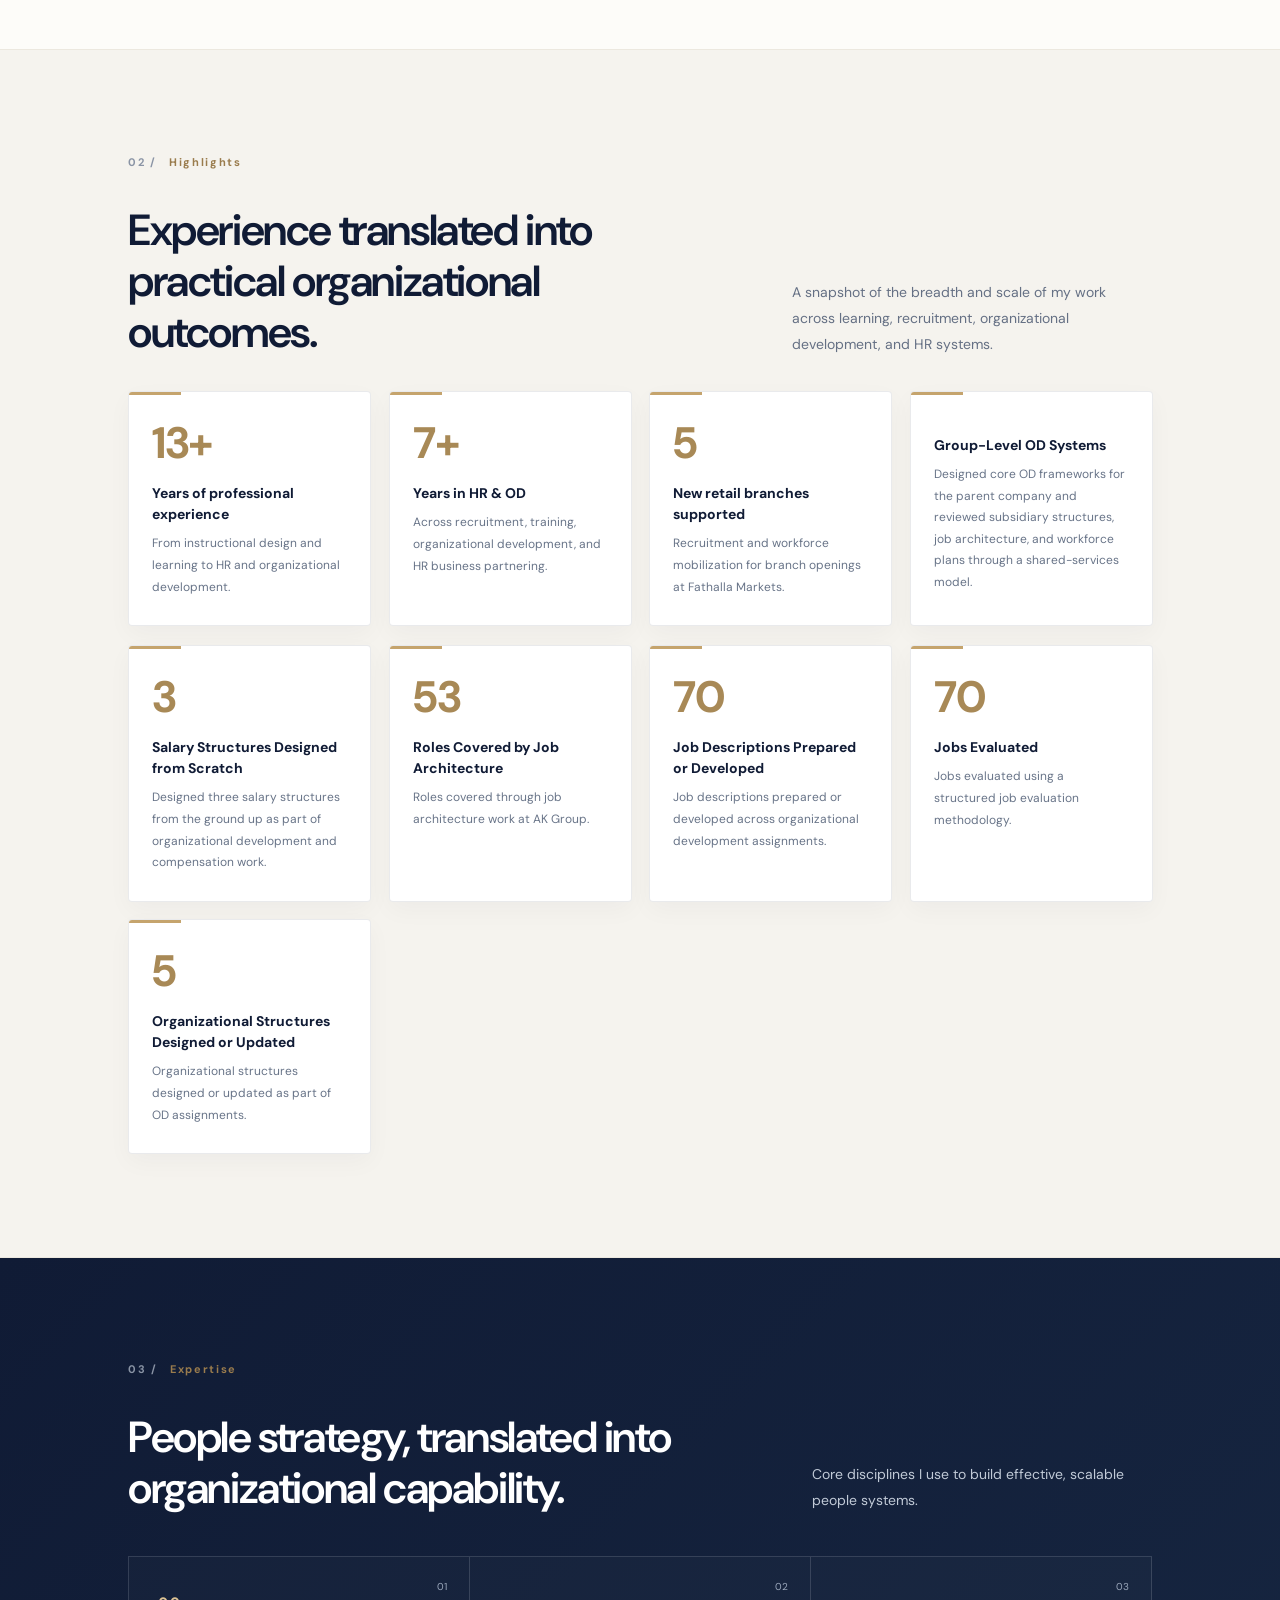
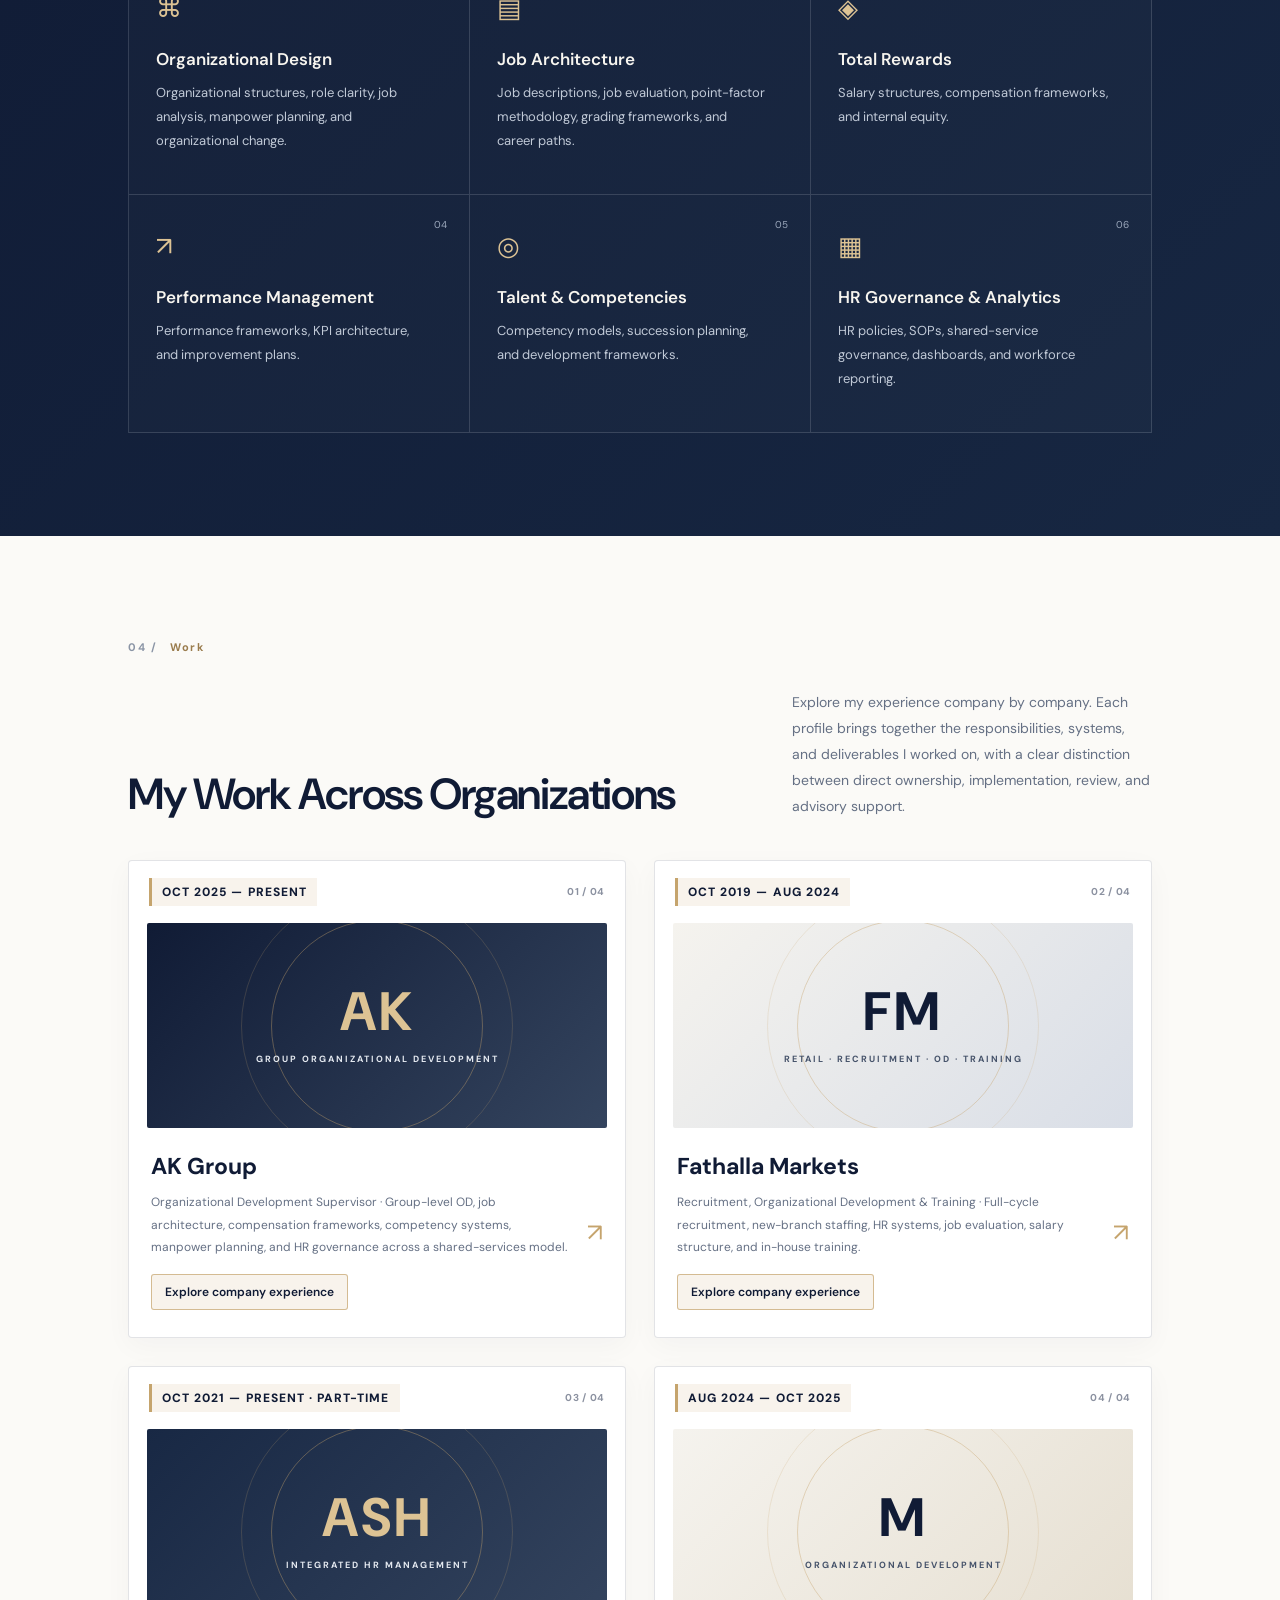
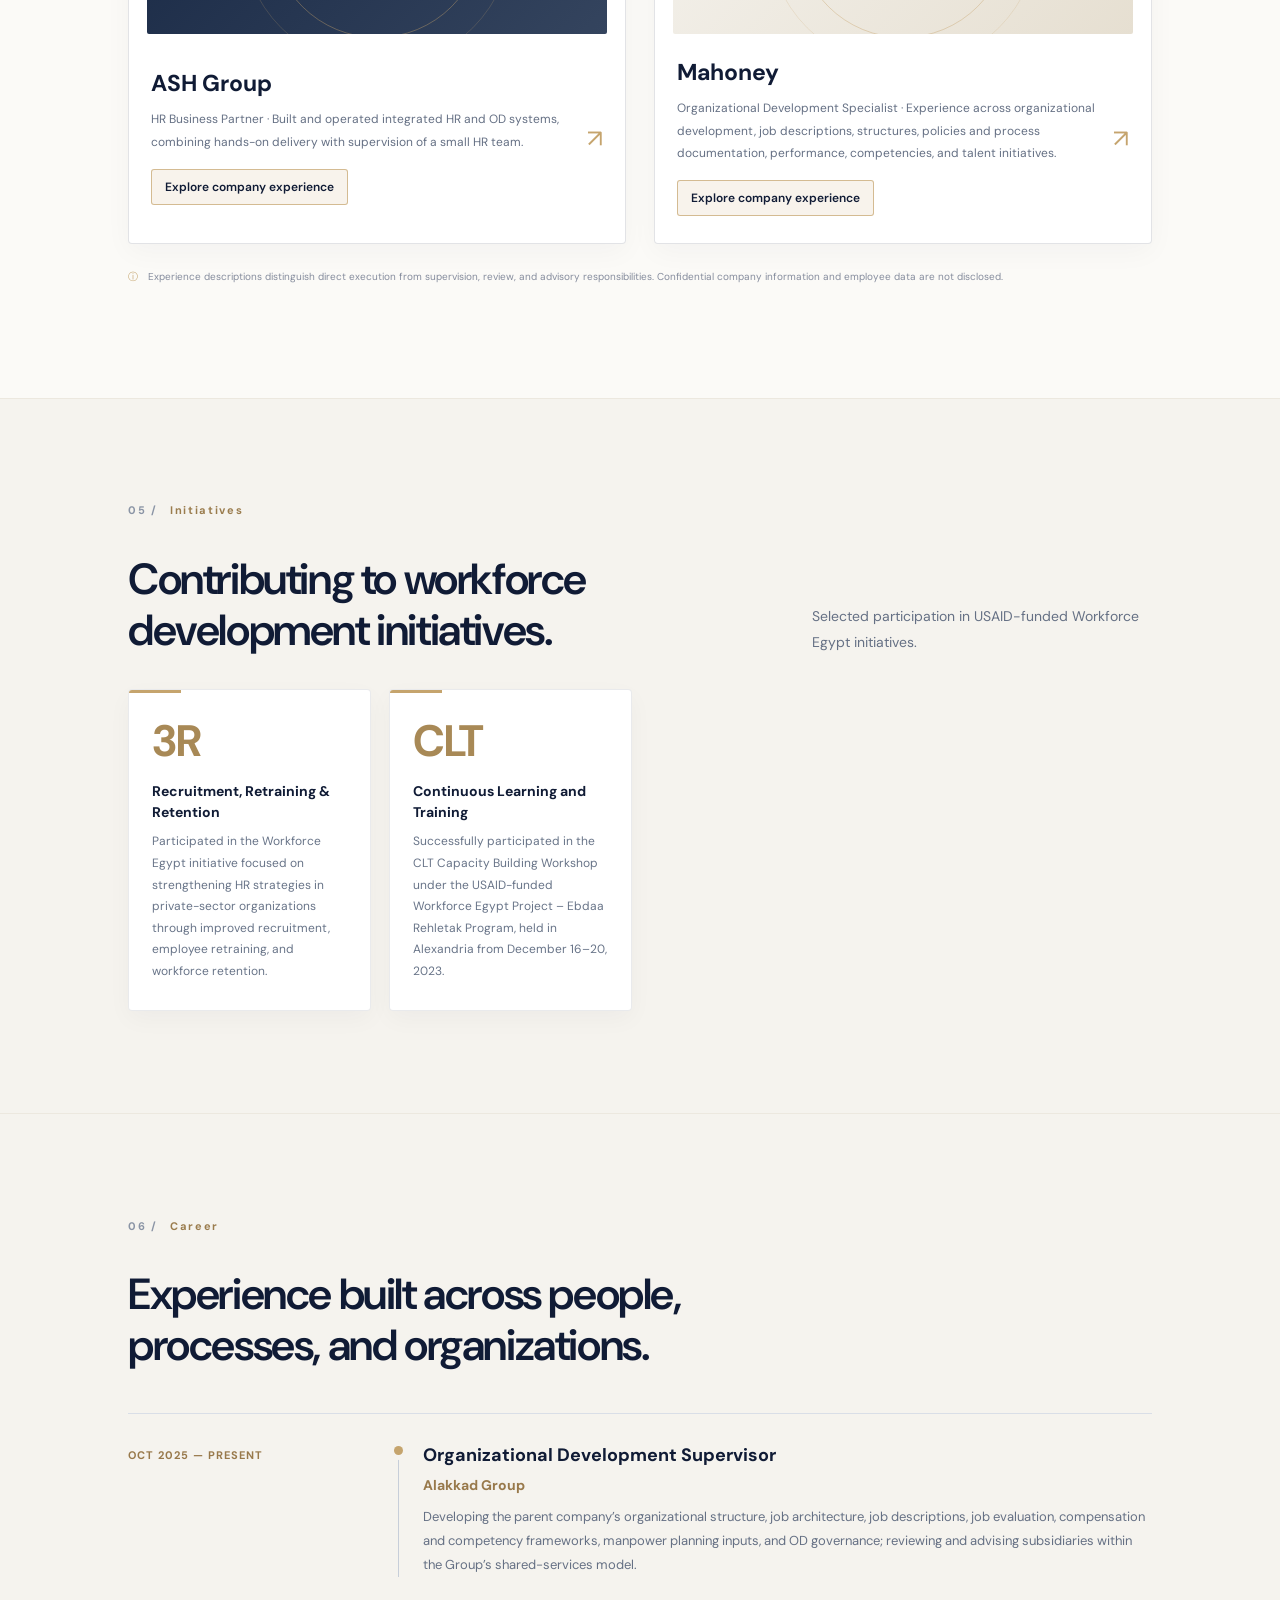
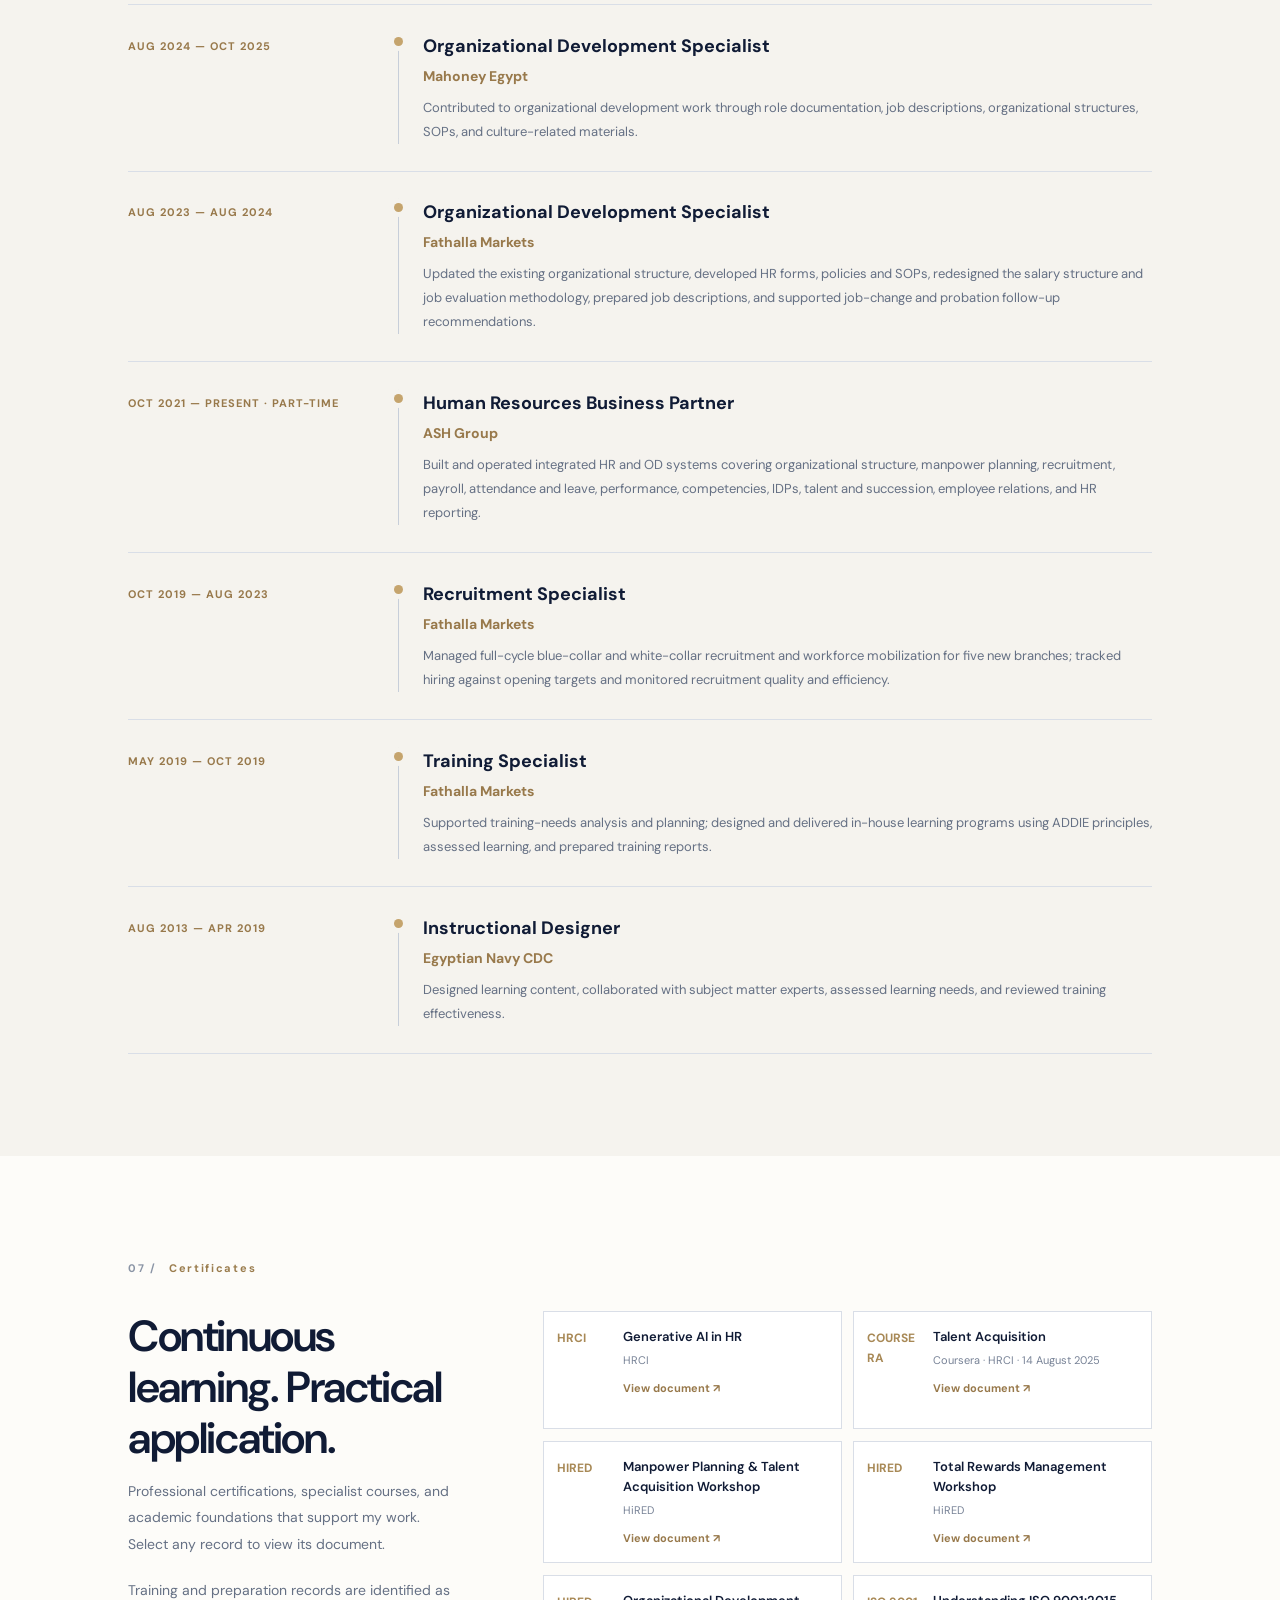
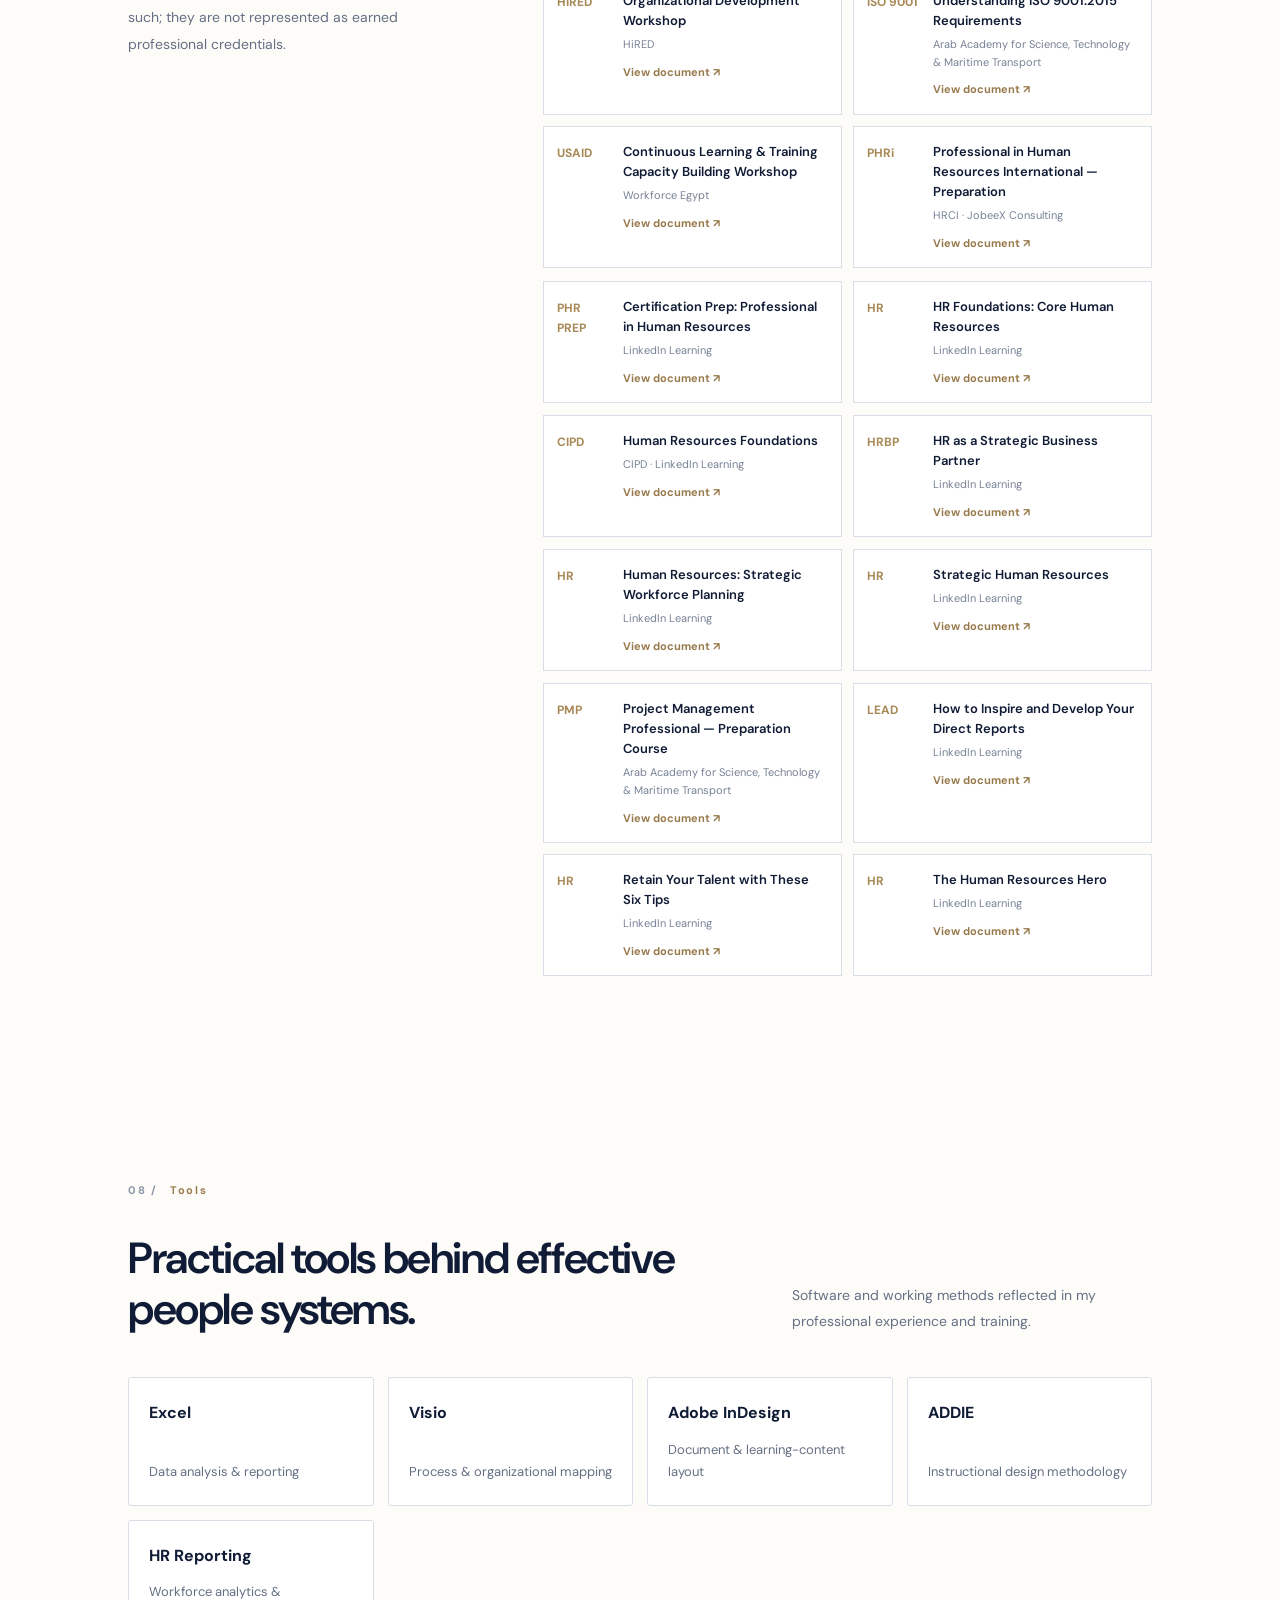
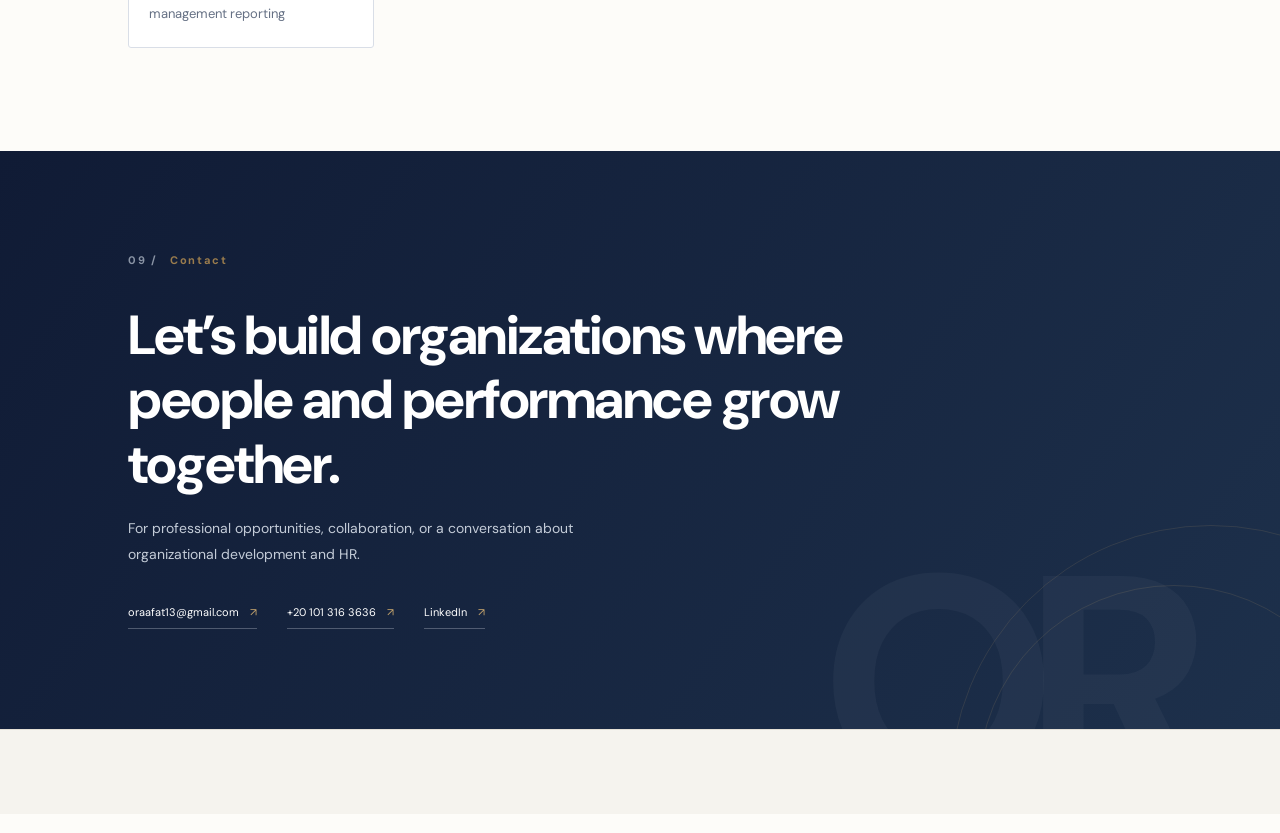
==== commit 7264742c: "Align navigation and section labels" ====
--- a/index.html
+++ b/index.html
@@ -87,7 +87,7 @@
     </section>
 
     <section class="intro section" id="about">
-      <div class="section-kicker"><span>01 /</span><span data-en="ABOUT" data-ar="نبذة عني">ABOUT</span></div>
+      <div class="section-kicker"><span>01 /</span><span data-en="About" data-ar="نبذة">About</span></div>
       <div class="intro-content">
         <h2 data-en="Turning organizational challenges into clear, workable systems." data-ar="تحويل التحديات التنظيمية إلى أنظمة واضحة وقابلة للتطبيق.">Turning organizational challenges into clear, workable systems.</h2>
         <div class="intro-text">
@@ -99,7 +99,7 @@
     </section>
 
     <section class="highlights section" id="highlights">
-      <div class="section-kicker"><span>02 /</span><span data-en="CAREER HIGHLIGHTS" data-ar="أبرز المحطات المهنية">CAREER HIGHLIGHTS</span></div>
+      <div class="section-kicker"><span>02 /</span><span data-en="Highlights" data-ar="إنجازات">Highlights</span></div>
       <div class="section-heading">
         <h2 data-en="Experience translated into practical organizational outcomes." data-ar="خبرة تتحول إلى نتائج تنظيمية قابلة للتطبيق.">Experience translated into practical organizational outcomes.</h2>
         <p data-en="A snapshot of the breadth and scale of my work across learning, recruitment, organizational development, and HR systems." data-ar="لمحة عن نطاق وحجم عملي عبر التعلم والتوظيف والتطوير المؤسسي وأنظمة الموارد البشرية.">A snapshot of the breadth and scale of my work across learning, recruitment, organizational development, and HR systems.</p>
@@ -118,7 +118,7 @@
     </section>
 
     <section class="expertise section dark-section" id="expertise">
-      <div class="section-kicker light"><span>03 /</span><span data-en="AREAS OF EXPERTISE" data-ar="مجالات الخبرة">AREAS OF EXPERTISE</span></div>
+      <div class="section-kicker light"><span>03 /</span><span data-en="Expertise" data-ar="خبرات">Expertise</span></div>
       <div class="section-heading">
         <h2 data-en="People strategy, translated into organizational capability." data-ar="استراتيجية الموارد البشرية تتحول إلى قدرات مؤسسية.">People strategy, translated into organizational capability.</h2>
         <p data-en="Core disciplines I use to build effective, scalable people systems." data-ar="المجالات الأساسية التي أعمل من خلالها على بناء أنظمة موارد بشرية فعالة وقابلة للتوسع.">Core disciplines I use to build effective, scalable people systems.</p>
@@ -134,7 +134,7 @@
     </section>
 
     <section class="projects section" id="projects">
-      <div class="section-kicker"><span>04 /</span><span data-en="SELECTED EXPERIENCE" data-ar="الخبرات العملية">SELECTED EXPERIENCE</span></div>
+      <div class="section-kicker"><span>04 /</span><span data-en="Work" data-ar="أعمال">Work</span></div>
       <div class="section-heading project-heading">
         <h2 data-en="My Work Across Organizations" data-ar="خبراتي ومساهماتي داخل الشركات">My Work Across Organizations</h2>
         <p data-en="Explore my experience company by company. Each profile brings together the responsibilities, systems, and deliverables I worked on, with a clear distinction between direct ownership, implementation, review, and advisory support." data-ar="استكشف خبراتي حسب كل شركة. يجمع كل ملف المسؤوليات والأنظمة والمخرجات التي عملت عليها، مع توضيح الفرق بين التنفيذ المباشر والملكية والمراجعة والدعم الاستشاري.">Explore my experience company by company. Each profile brings together the responsibilities, systems, and deliverables I worked on, with a clear distinction between direct ownership, implementation, review, and advisory support.</p>
@@ -175,7 +175,7 @@
 
     
     <section class="highlights section" id="initiatives">
-      <div class="section-kicker"><span>05 /</span><span data-en="SELECTED PROJECTS & INITIATIVES" data-ar="مشروعات ومبادرات مختارة">SELECTED PROJECTS & INITIATIVES</span></div>
+      <div class="section-kicker"><span>05 /</span><span data-en="Initiatives" data-ar="مبادرات">Initiatives</span></div>
       <div class="section-heading">
         <h2 data-en="Contributing to workforce development initiatives." data-ar="المساهمة في مبادرات تطوير القوى العاملة.">Contributing to workforce development initiatives.</h2>
         <p data-en="Selected participation in USAID-funded Workforce Egypt initiatives." data-ar="مشاركة مختارة في مبادرات مشروع قوى عاملة مصر الممول من الوكالة الأمريكية للتنمية الدولية.">Selected participation in USAID-funded Workforce Egypt initiatives.</p>
@@ -195,7 +195,7 @@
     </section>
 
     <section class="experience section soft-section" id="experience">
-      <div class="section-kicker"><span>06 /</span><span data-en="CAREER JOURNEY" data-ar="المسيرة المهنية">CAREER JOURNEY</span></div>
+      <div class="section-kicker"><span>06 /</span><span data-en="Career" data-ar="مسيرة">Career</span></div>
       <div class="section-heading"><h2 data-en="Experience built across people, processes, and organizations." data-ar="خبرة ممتدة عبر الأفراد والعمليات والمؤسسات.">Experience built across people, processes, and organizations.</h2></div>
       <div class="timeline">
         <article class="timeline-item"><div class="timeline-date">OCT 2025 — PRESENT</div><div class="timeline-body"><h3 data-en="Organizational Development Supervisor" data-ar="مشرف التطوير المؤسسي">Organizational Development Supervisor</h3><h4>Alakkad Group</h4><p data-en="Developing the parent company’s organizational structure, job architecture, job descriptions, job evaluation, compensation and competency frameworks, manpower planning inputs, and OD governance; reviewing and advising subsidiaries within the Group’s shared-services model." data-ar="تطوير الهيكل التنظيمي للشركة الأم وهندسة الوظائف والأوصاف الوظيفية وتقييم الوظائف وأطر التعويضات والجدارات ومدخلات تخطيط القوى العاملة وحوكمة التطوير المؤسسي، مع مراجعة وتوجيه الشركات التابعة ضمن نموذج الخدمات المشتركة.">Developing the parent company’s organizational structure, job architecture, job descriptions, job evaluation, compensation and competency frameworks, manpower planning inputs, and OD governance; reviewing and advising subsidiaries within the Group’s shared-services model.</p></div></article>
@@ -209,7 +209,7 @@
     </section>
 
     <section class="credentials section" id="credentials">
-      <div class="section-kicker"><span>07 /</span><span data-en="CREDENTIALS" data-ar="المؤهلات والشهادات">CREDENTIALS</span></div>
+      <div class="section-kicker"><span>07 /</span><span data-en="Certificates" data-ar="شهادات">Certificates</span></div>
       <div class="credentials-layout">
         <div><h2 data-en="Continuous learning. Practical application." data-ar="تعلم مستمر، وتطبيق عملي.">Continuous learning. Practical application.</h2><p data-en="Professional certifications, specialist courses, and academic foundations that support my work. Select any record to view its document." data-ar="شهادات مهنية ودورات تخصصية وأساس أكاديمي يدعم عملي. اختر أي شهادة لعرض المستند.">Professional certifications, specialist courses, and academic foundations that support my work. Select any record to view its document.</p><p class="credential-note" data-en="Training and preparation records are identified as such; they are not represented as earned professional credentials." data-ar="يتم توضيح الدورات التحضيرية وشهادات الحضور بصفتها، ولا تُعرض باعتبارها اعتمادات مهنية مكتسبة.">Training and preparation records are identified as such; they are not represented as earned professional credentials.</p></div>
         <div class="credential-grid credential-grid-all">
@@ -243,7 +243,7 @@
     </div>
 
     <section class="tools section" id="tools">
-      <div class="section-kicker"><span>08 /</span><span data-en="TOOLS & WORKING METHODS" data-ar="الأدوات ومنهجيات العمل">TOOLS & WORKING METHODS</span></div>
+      <div class="section-kicker"><span>08 /</span><span data-en="Tools" data-ar="أدوات">Tools</span></div>
       <div class="section-heading"><h2 data-en="Practical tools behind effective people systems." data-ar="أدوات عملية تدعم بناء أنظمة موارد بشرية فعالة.">Practical tools behind effective people systems.</h2><p data-en="Software and working methods reflected in my professional experience and training." data-ar="برامج ومنهجيات عمل مدعومة بخبرتي المهنية وتدريبي.">Software and working methods reflected in my professional experience and training.</p></div>
       <div class="tools-grid">
         <article class="tool-card"><b>Excel</b><span data-en="Data analysis & reporting" data-ar="تحليل البيانات وإعداد التقارير">Data analysis & reporting</span></article>
@@ -256,7 +256,7 @@
 
     <section class="contact-section" id="contact">
       <div class="contact-inner">
-        <div class="section-kicker light"><span>09 /</span><span data-en="GET IN TOUCH" data-ar="تواصل معي">GET IN TOUCH</span></div>
+        <div class="section-kicker light"><span>09 /</span><span data-en="Contact" data-ar="تواصل">Contact</span></div>
         <h2 data-en="Let’s build organizations where people and performance grow together." data-ar="لنبنِ مؤسسات ينمو فيها الأفراد والأداء معًا.">Let’s build organizations where people and performance grow together.</h2>
         <p data-en="For professional opportunities, collaboration, or a conversation about organizational development and HR." data-ar="للفرص المهنية أو التعاون أو مناقشة موضوعات التطوير المؤسسي والموارد البشرية.">For professional opportunities, collaboration, or a conversation about organizational development and HR.</p>
         <div class="contact-links"><a href="mailto:oraafat13@gmail.com">oraafat13@gmail.com <span>↗</span></a><a href="https://wa.me/201013163636" target="_blank" rel="noopener noreferrer">+20 101 316 3636 <span>↗</span></a><a href="https://www.linkedin.com/in/omar-raafat-41839686/" target="_blank" rel="noopener noreferrer">LinkedIn <span>↗</span></a></div>
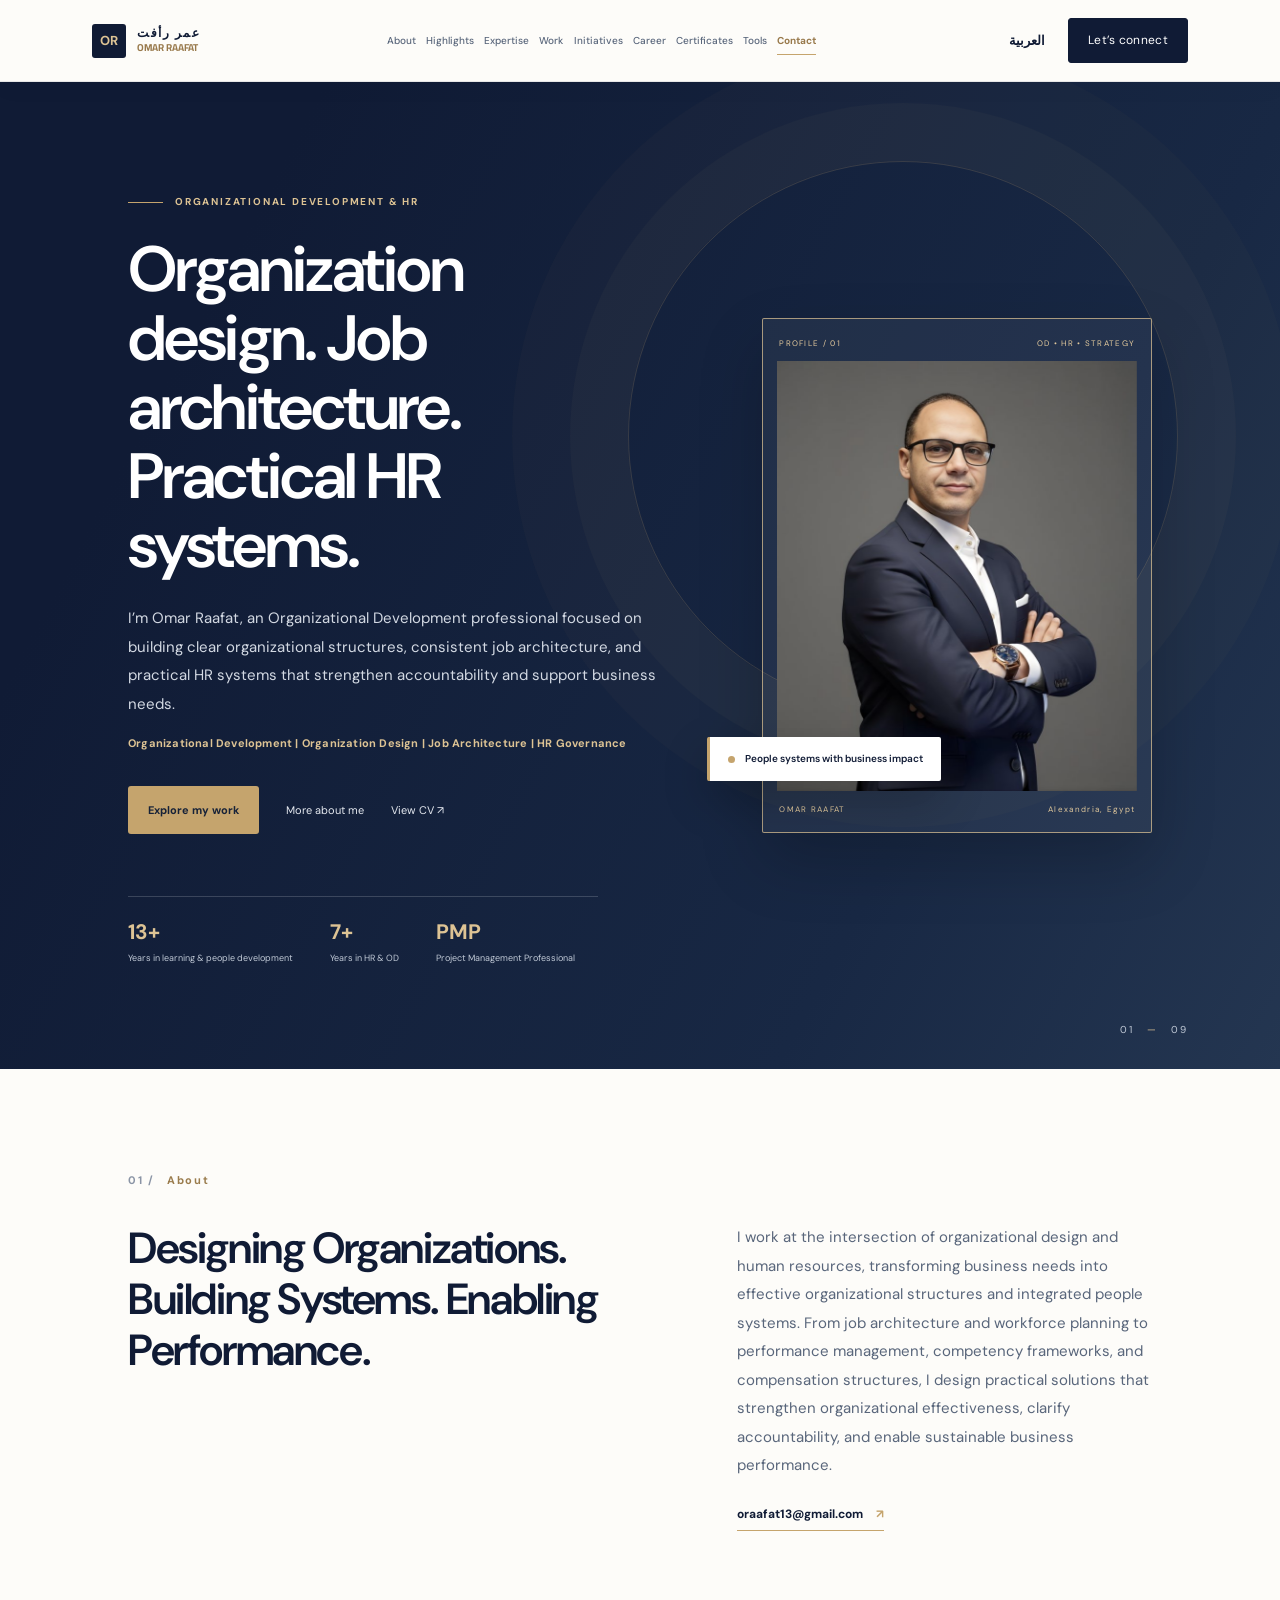
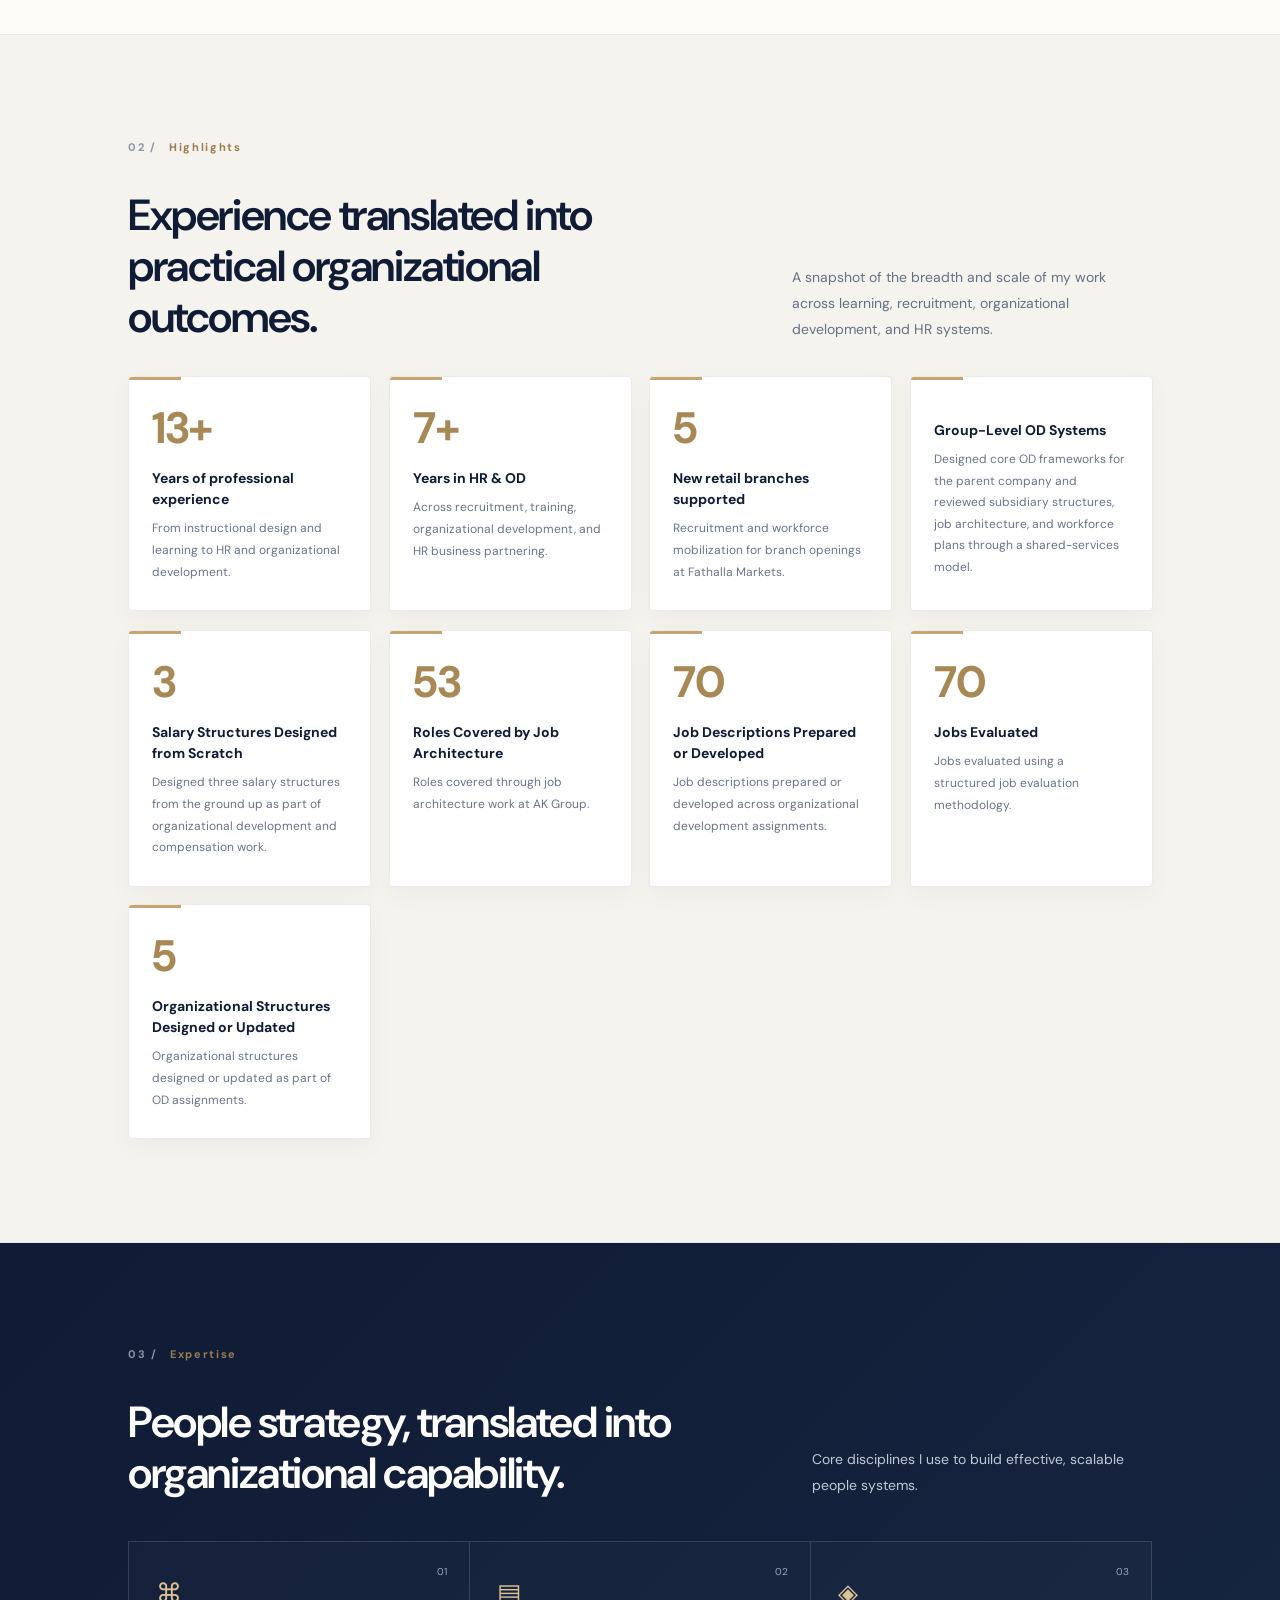
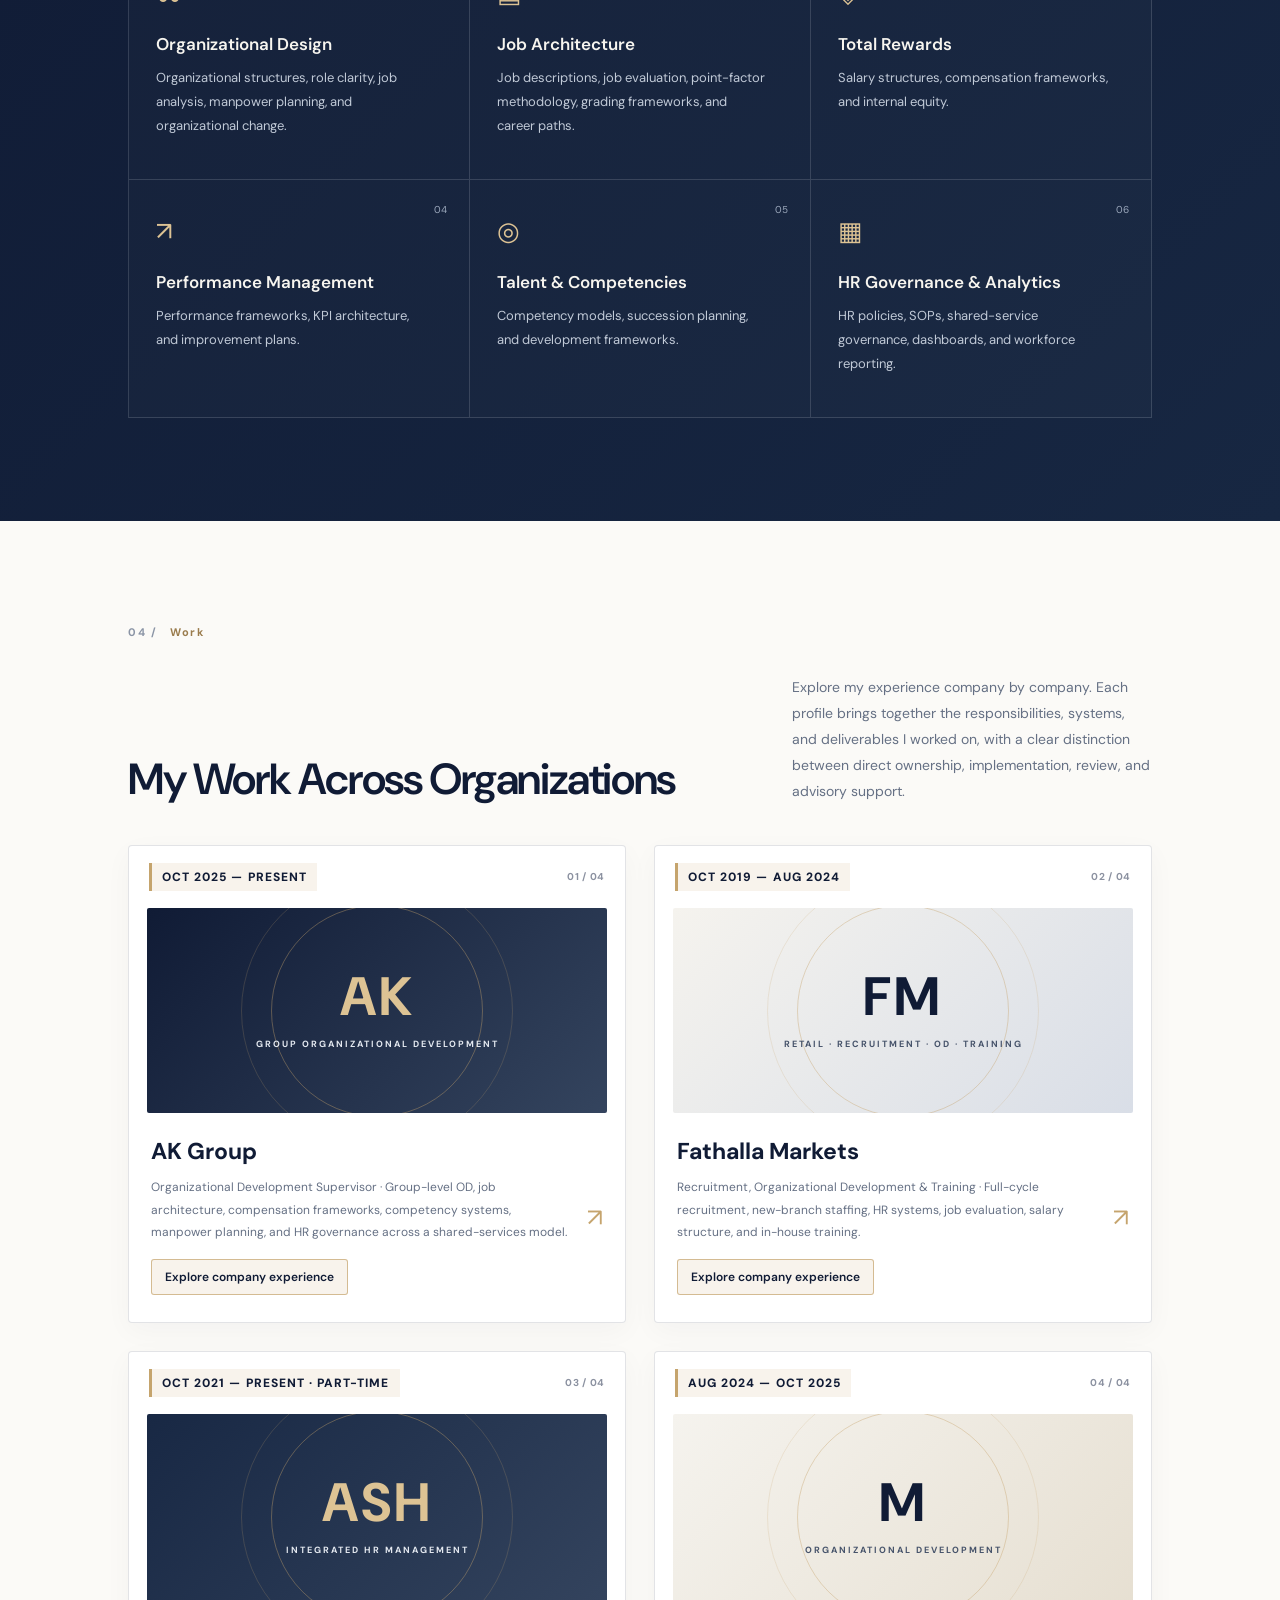
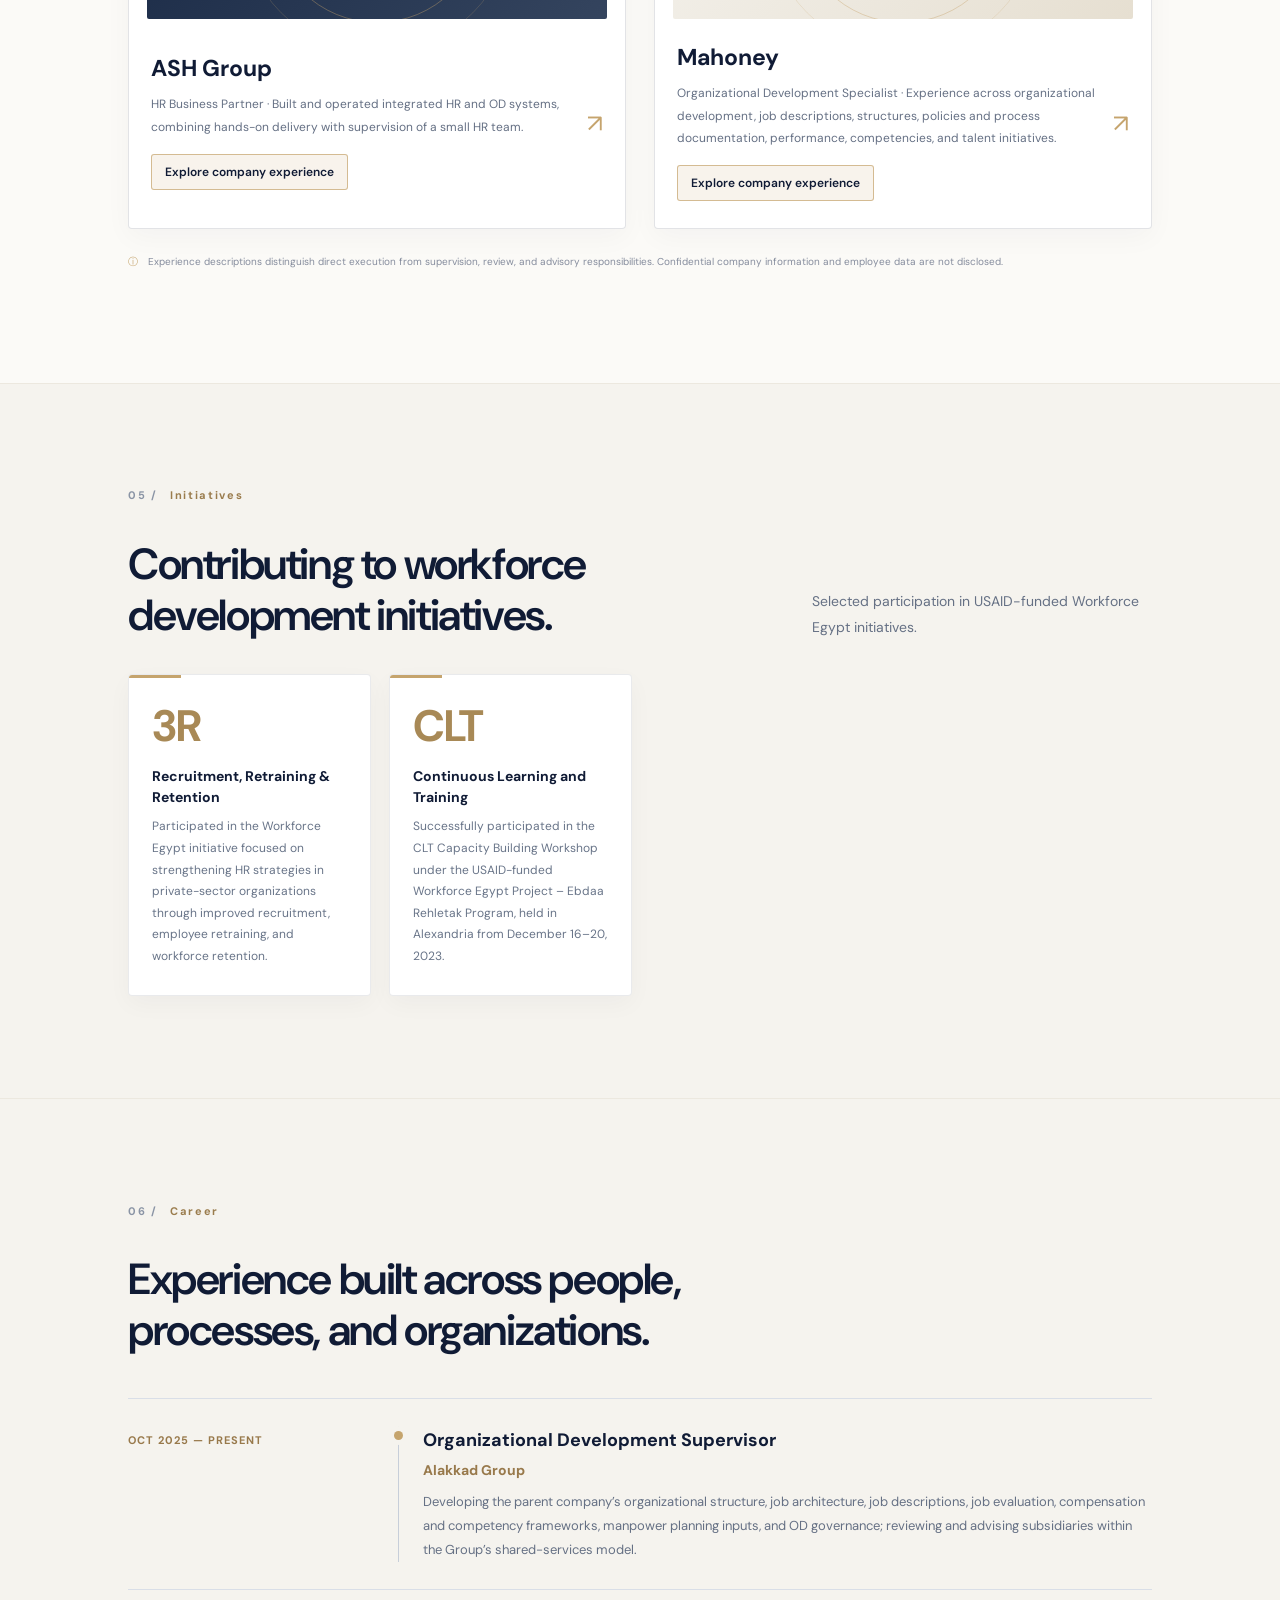
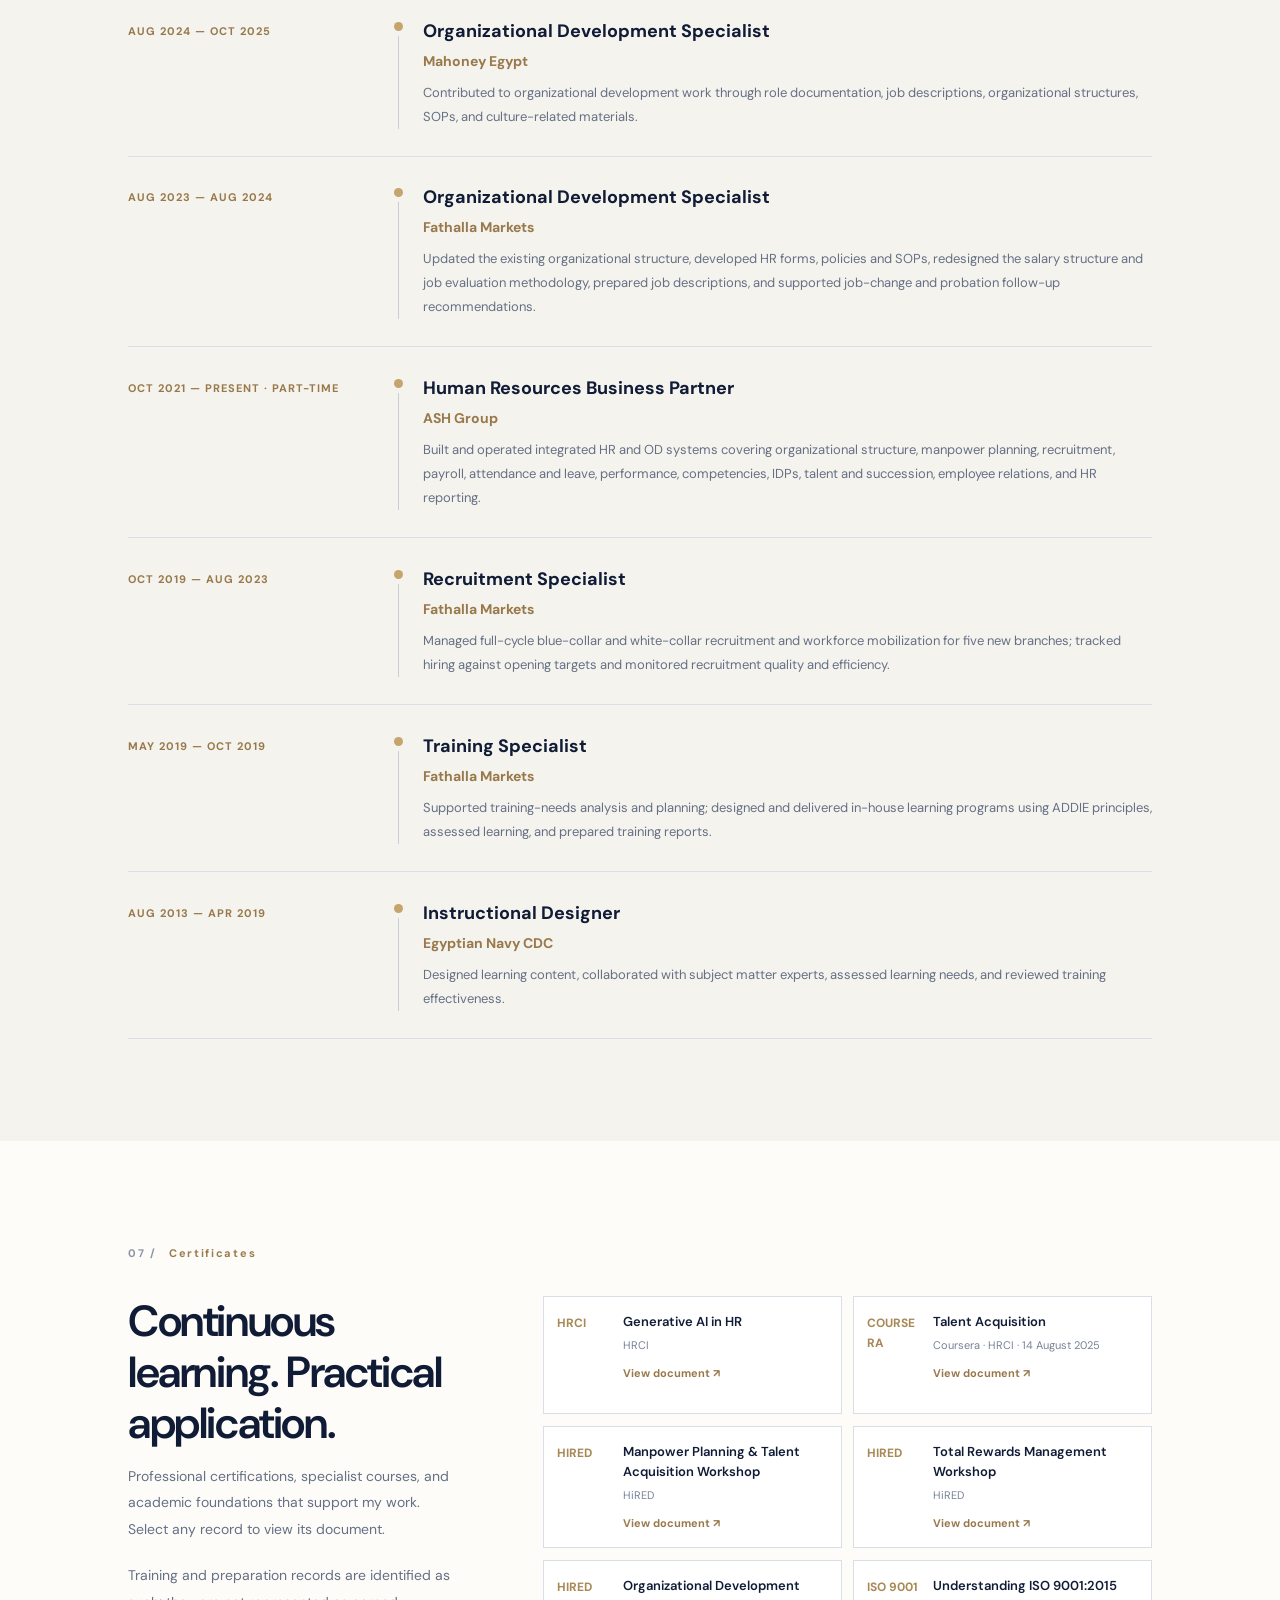
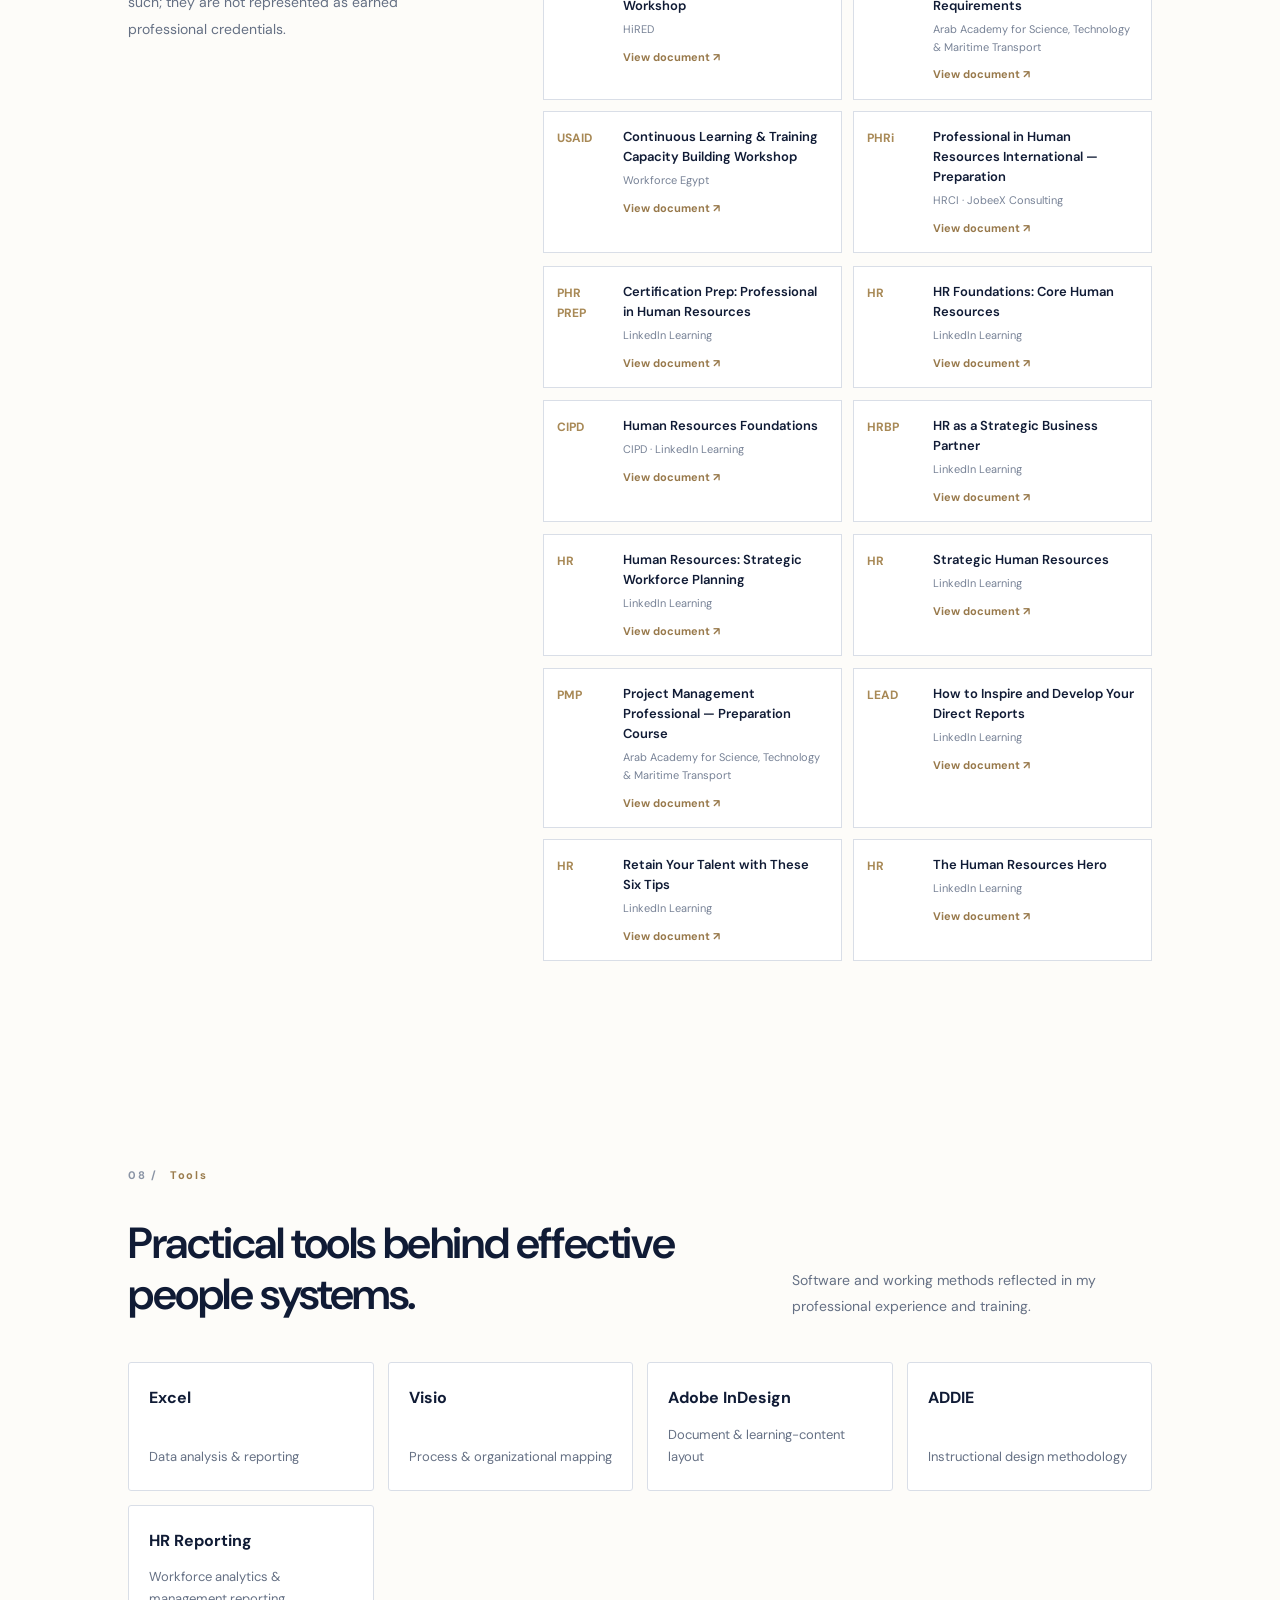
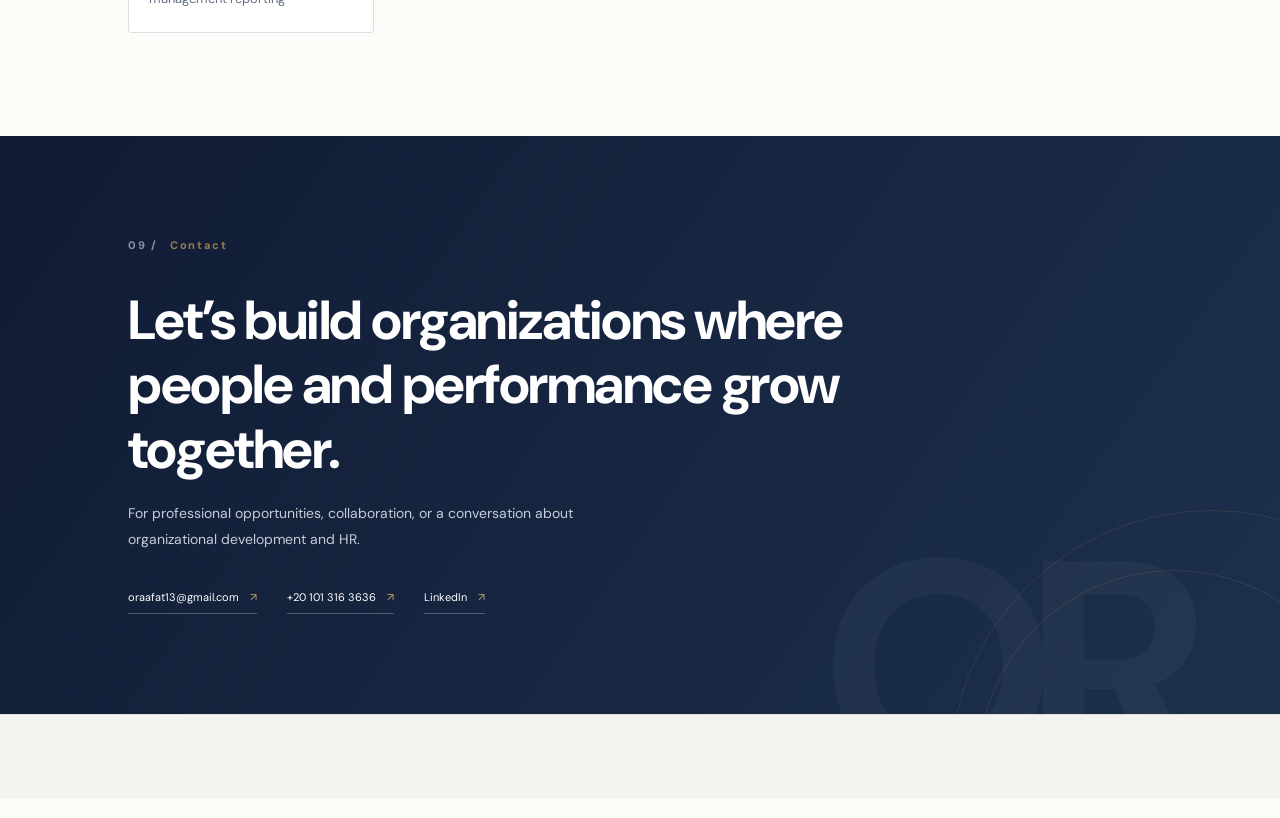
==== commit a965a078: "Strengthen About section positioning" ====
--- a/index.html
+++ b/index.html
@@ -89,10 +89,9 @@
     <section class="intro section" id="about">
       <div class="section-kicker"><span>01 /</span><span data-en="About" data-ar="نبذة">About</span></div>
       <div class="intro-content">
-        <h2 data-en="Turning organizational challenges into clear, workable systems." data-ar="تحويل التحديات التنظيمية إلى أنظمة واضحة وقابلة للتطبيق.">Turning organizational challenges into clear, workable systems.</h2>
+        <h2 data-en="Designing Organizations. Building Systems. Enabling Performance." data-ar="تصميم المؤسسات. بناء الأنظمة. تعزيز الأداء.">Designing Organizations. Building Systems. Enabling Performance.</h2>
         <div class="intro-text">
-          <p data-en="My work sits at the intersection of organizational effectiveness and people management. I develop structures, job architecture, competency frameworks, performance systems, and compensation approaches that help organizations operate with clarity and consistency." data-ar="يقع عملي عند تقاطع الفاعلية المؤسسية وإدارة الموارد البشرية. أعمل على تطوير الهياكل التنظيمية، وهندسة الوظائف، وأطر الجدارات، وأنظمة إدارة الأداء، ومنهجيات التعويضات بما يساعد المؤسسات على العمل بوضوح واتساق.">My work sits at the intersection of organizational effectiveness and people management. I develop structures, job architecture, competency frameworks, performance systems, and compensation approaches that help organizations operate with clarity and consistency.</p>
-          <p data-en="I bring a practical, data-informed mindset to designing people solutions — connecting policies and frameworks to the way work actually happens." data-ar="أتبنى منهجًا عمليًا قائمًا على البيانات في تصميم حلول الموارد البشرية، مع ربط السياسات والأطر التنظيمية بطريقة تنفيذ العمل فعليًا.">I bring a practical, data-informed mindset to designing people solutions — connecting policies and frameworks to the way work actually happens.</p>
+          <p data-en="I work at the intersection of organizational design and human resources, transforming business needs into effective organizational structures and integrated people systems. From job architecture and workforce planning to performance management, competency frameworks, and compensation structures, I design practical solutions that strengthen organizational effectiveness, clarify accountability, and enable sustainable business performance." data-ar="أعمل عند نقطة التقاء التصميم التنظيمي والموارد البشرية، من خلال تحويل احتياجات الأعمال إلى هياكل تنظيمية فعالة وأنظمة متكاملة لإدارة الموارد البشرية. بدايةً من هندسة الوظائف وتخطيط القوى العاملة، مرورًا بإدارة الأداء وأطر الجدارات، وصولًا إلى هياكل التعويضات، أصمم حلولًا عملية تعزز الفاعلية المؤسسية، وتوضح المسؤوليات، وتدعم أداء الأعمال بشكل مستدام.">I work at the intersection of organizational design and human resources, transforming business needs into effective organizational structures and integrated people systems. From job architecture and workforce planning to performance management, competency frameworks, and compensation structures, I design practical solutions that strengthen organizational effectiveness, clarify accountability, and enable sustainable business performance.</p>
           <a class="inline-link" href="mailto:oraafat13@gmail.com">oraafat13@gmail.com <span>↗</span></a>
         </div>
       </div>
